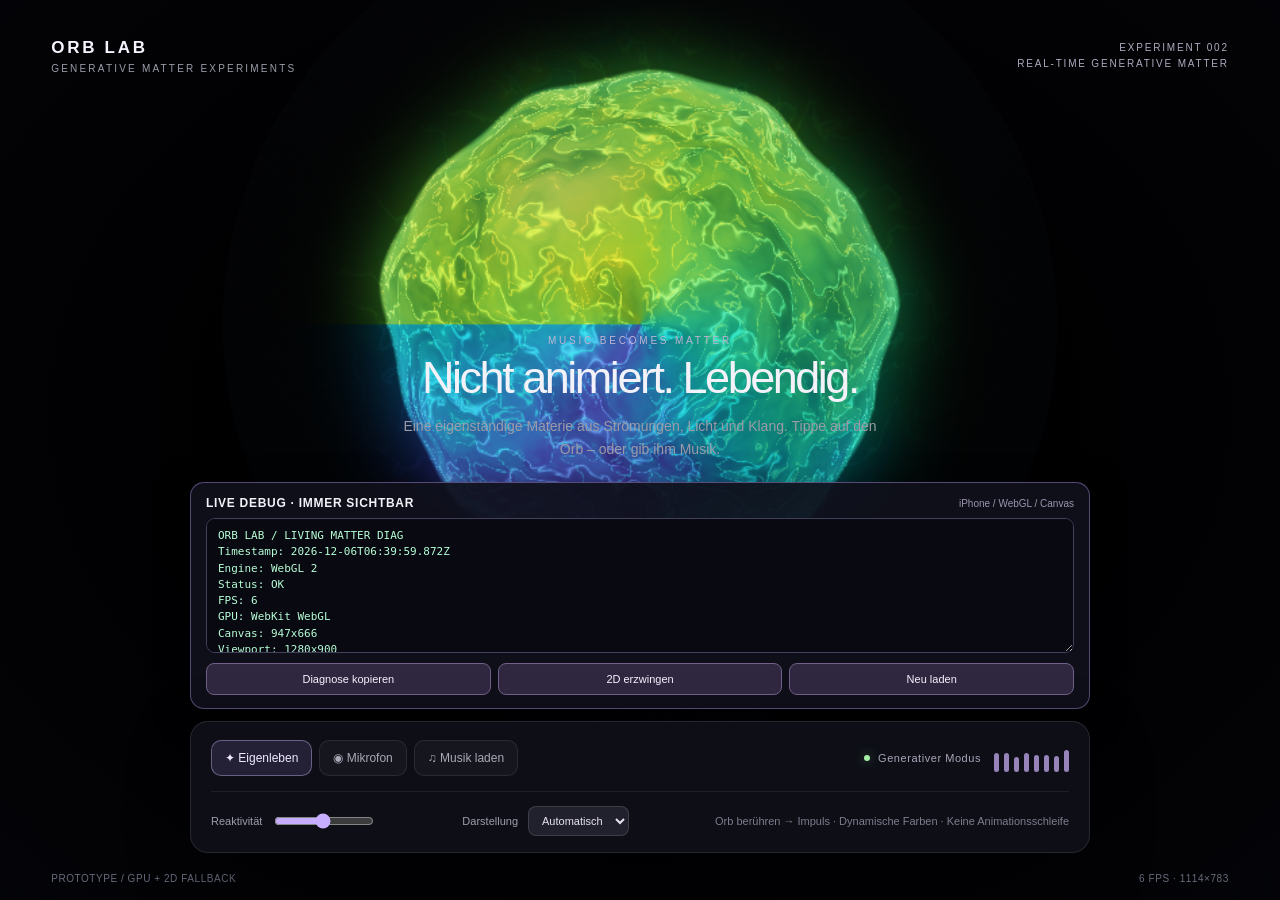
==== index.html @ db7635a3 "Initial commit: Orb Lab interactive WebGL experiment" ====
<!doctype html>
<html lang="de">
<head>
<meta charset="utf-8">
<meta name="viewport" content="width=device-width, initial-scale=1, viewport-fit=cover">
<meta name="theme-color" content="#07080d">
<title>Orb Lab — Living Matter / iPhone Live Debug v3</title>
<style>
  :root { color-scheme: dark; --muted: #9a9da9; --line: rgba(255,255,255,.10); --accent: #d6c7ff; }
  * { box-sizing: border-box; }
  html, body { margin: 0; min-height: 100%; background: #07080d; color: #f3f2f8; font-family: -apple-system, BlinkMacSystemFont, "Segoe UI", sans-serif; }
  body { overflow-x: hidden; }
  canvas { position: fixed; inset: 0; display: block; width: 100%; height: 100%; touch-action: manipulation; }
  .vignette { position: fixed; inset: 0; pointer-events: none; background: radial-gradient(ellipse at 50% 46%, transparent 24%, rgba(7,8,13,.07) 52%, rgba(7,8,13,.50) 100%); }
  .ui { position: relative; z-index: 1; min-height: 100svh; display: flex; flex-direction: column; pointer-events: none; }
  header { padding: clamp(20px, 3vw, 38px) clamp(20px, 4vw, 55px); display: flex; justify-content: space-between; gap: 18px; align-items: center; }
  .brand { font-size: 17px; font-weight: 730; letter-spacing: .16em; color: #f6f3ff; }
  .kicker { display: block; font-size: 10px; letter-spacing: .22em; text-transform: uppercase; color: var(--muted); margin-top: 5px; }
  .edition { text-align: right; color: #b0a9bf; text-transform: uppercase; font-size: 10px; letter-spacing: .18em; line-height: 1.6; }
  .center { flex: 1; display: flex; flex-direction: column; justify-content: flex-end; align-items: center; min-height: 370px; text-align: center; padding: 0 18px 22px; }
  .intro { margin: 0 0 6px; font-size: 10px; letter-spacing: .28em; text-transform: uppercase; color: #bcb4d2; }
  h1 { margin: 0; font-size: clamp(24px, 3.6vw, 45px); font-weight: 480; letter-spacing: -.055em; }
  .subtitle { max-width: 500px; margin: 11px 0 0; font-size: clamp(12px, 1.45vw, 14px); line-height: 1.6; color: #9c9ba7; }
  .bottom { width: min(900px, calc(100% - 36px)); margin: 0 auto 20px; border: 1px solid var(--line); border-radius: 18px; background: rgba(17,18,27,.82); backdrop-filter: blur(24px); -webkit-backdrop-filter: blur(24px); pointer-events: auto; padding: 18px 20px 16px; box-shadow: 0 18px 65px rgba(0,0,0,.29); }
  .control-row { display: flex; align-items: center; justify-content: space-between; gap: 14px; flex-wrap: wrap; }
  .modes { display: flex; align-items: center; gap: 7px; flex-wrap: wrap; }
  button { cursor: pointer; font: inherit; }
  .chip { background: rgba(255,255,255,.035); border: 1px solid rgba(255,255,255,.09); border-radius: 10px; padding: 10px 13px; color: #a9a9b7; font-size: 12px; transition: background .2s, color .2s, border-color .2s; }
  .chip.active { border-color: rgba(219,204,255,.38); background: rgba(173,140,255,.14); color: #f0e9ff; }
  .chip:hover { background: rgba(255,255,255,.09); color: white; }
  .righttools { display: flex; gap: 13px; align-items: center; }
  .status { display: flex; align-items: center; gap: 8px; font-size: 11px; letter-spacing: .05em; color: #aaa4b8; }
  .status-dot { display: inline-block; height: 6px; width: 6px; border-radius: 50%; background: #a7efa8; box-shadow: 0 0 12px #a7efa877; }
  .levels { display: flex; gap: 5px; align-items: end; height: 27px; }
  .levels > span { height: 7px; min-width: 5px; width: 5px; border-radius: 6px; background: #d2b5ff; opacity: .7; transition: height .09s linear; }
  .settings { border-top: 1px solid rgba(255,255,255,.075); margin-top: 15px; padding-top: 14px; display: flex; gap: 24px; flex-wrap: wrap; align-items: center; justify-content: space-between; }
  .setting { display: flex; align-items: center; gap: 10px; font-size: 11px; color: #9f9dac; }
  input[type=range] { width: 100px; accent-color: #c7adff; }
  select { background: #20212c; border: 1px solid rgba(255,255,255,.13); color: #e8e3f4; border-radius: 8px; font: inherit; font-size: 11px; padding: 7px 9px; }
  .hint { font-size: 11px; color: #7c7e8e; margin: 0; }
  .foot { display: flex; justify-content: space-between; gap: 12px; font-size: 10px; color: #676b7b; padding: 0 clamp(20px, 4vw, 55px) 16px; letter-spacing: .055em; }
  .toast { position: fixed; z-index: 5; left: 50%; top: 88px; transform: translateX(-50%) translateY(-10px); max-width: min(560px, calc(100vw - 30px)); padding: 12px 16px; background: #292536; border: 1px solid #554e6a; border-radius: 10px; box-shadow: 0 20px 60px #0009; color: #f3ebff; opacity: 0; transition: opacity .2s, transform .2s; pointer-events: none; text-align: center; font-size: 12px; line-height: 1.5; }
  .toast.on { opacity: 1; transform: translateX(-50%) translateY(0); }
  .no-webgl { position: fixed; inset: 25%; display: none; z-index: 4; align-items: center; justify-content: center; text-align: center; background: #131420; border: 1px solid #35374a; border-radius: 20px; padding: 25px; line-height: 1.5; }
  @media (max-width: 620px) {
    header { padding-top: max(19px, env(safe-area-inset-top)); }
    .center { min-height: 280px; padding-bottom: 25px; }
    .bottom { padding: 13px; margin-bottom: 12px; }
    .control-row { justify-content: center; }
    .modes { width: 100%; display: grid; grid-template-columns: 1fr 1fr 1fr; gap: 6px; }
    .chip { padding: 11px 7px; }
    .righttools { width: 100%; justify-content: space-between; padding: 2px 7px; }
    .settings { gap: 13px; justify-content: space-between; }
    .settings .hint { flex-basis: 100%; text-align: center; }
    .foot { font-size: 9px; }
    .edition { font-size: 9px; }
  }
  @media (max-height: 720px) { .center { min-height: 260px; } header { padding-top: 16px; padding-bottom: 5px; } .bottom { margin-bottom: 10px; } .foot { padding-bottom: 9px; } }

  #fallbackCanvas { position: fixed; inset: 0; width: 100%; height: 100%; display: none; pointer-events: auto; z-index: 0; }
  #debugToggle { position: fixed; top: max(80px, calc(env(safe-area-inset-top) + 53px)); right: max(12px, env(safe-area-inset-right)); z-index: 30; border: 1px solid #72618a; background: #241c35e8; color: #f0e5ff; border-radius: 12px; padding: 9px 12px; font-size: 11px; font-weight: 700; letter-spacing: .08em; box-shadow: 0 6px 25px #0006; pointer-events: auto; }
  #debugPanel { position: fixed; z-index: 29; top: max(120px, calc(env(safe-area-inset-top) + 98px)); right: max(10px, env(safe-area-inset-right)); width: min(460px, calc(100vw - 20px)); max-height: min(65svh, 630px); background: rgba(15,17,26,.97); border: 1px solid #81739b; box-shadow: 0 14px 70px #000c; border-radius: 16px; padding: 16px; display: none; overflow-y: auto; overscroll-behavior: contain; -webkit-overflow-scrolling: touch; pointer-events: auto; }
  #debugPanel.open { display: block; }
  .debugHeading { display: flex; justify-content: space-between; gap: 12px; align-items: baseline; margin-bottom: 10px; }
  .debugHeading strong { font-size: 14px; } .debugHeading small { color: #9c95b0; font-size: 10px; }
  #debugStats { display: grid; grid-template-columns: minmax(94px, 38%) 1fr; gap: 7px 9px; margin: 0 0 13px; font-size: 12px; }
  #debugStats dt { color: #aaa3b9; } #debugStats dd { color: #f1eefc; margin: 0; overflow-wrap: anywhere; }
  #debugLogs { white-space: pre-wrap; overflow-wrap: anywhere; user-select: text; -webkit-user-select: text; background: #070a12; color: #a8f2c9; min-height: 65px; max-height: 160px; overflow-y: auto; border: 1px solid #24283b; border-radius: 9px; padding: 10px; font-size: 10px; line-height: 1.5; margin: 0 0 12px; }
  .debugActions { display: flex; gap: 7px; flex-wrap: wrap; }
  .debugActions button { flex: 1 1 110px; padding: 10px 9px; background: #302741; color: #f9f4ff; border: 1px solid #716087; border-radius: 8px; font-size: 12px; }
  .debugHint { font-size: 11px; line-height: 1.5; color: #b8b0c9; margin: 9px 0 0; }
  #bootNotice { position: fixed; z-index: 4; top: 30%; left: 50%; transform: translateX(-50%); text-align:center; color: #ddcfff; pointer-events: none; font-size: 12px; letter-spacing:.07em; }
  body.fallback #canvas { display: none; } body.fallback #fallbackCanvas { display: block; }
  #debugToggle.bad { border-color: #faaf73; color: #ffd9ac; }
  @media (max-width: 620px) { #debugToggle { top: max(83px, calc(env(safe-area-inset-top) + 64px)); } #debugPanel { top: max(121px, calc(env(safe-area-inset-top) + 106px)); max-height: 62svh; } .center { padding-bottom: 15px; } .edition { padding-right: 0; } }

  /* iPhone-first inline diagnostics: no toggle, no hidden overlay. */
  .static-orb { position: fixed; z-index: 0; top: 35%; left: 50%; width: min(78vw, 44svh); aspect-ratio: 1; transform: translate(-50%,-50%); border-radius: 48% 52% 51% 49%; pointer-events: none;
    background: radial-gradient(ellipse at 31% 22%, rgba(243,218,255,.8) 0, transparent 20%), radial-gradient(ellipse at 72% 28%, #5c7fd2 0, transparent 39%), radial-gradient(ellipse at 30% 70%, #b750a3 0, transparent 44%), radial-gradient(ellipse at 70% 70%, #20154e 0, transparent 64%), #100b28;
    box-shadow: inset -15px -25px 47px #080611cc, inset 4px 4px 24px #decbff6a, 0 0 65px #8753ca33; animation: idleMaterial 12s ease-in-out infinite alternate; }
  @keyframes idleMaterial { from { border-radius: 48% 52% 51% 49%; filter: hue-rotate(-10deg); } to { border-radius: 54% 46% 48% 52%; filter: hue-rotate(32deg); } }
  #canvas, #fallbackCanvas { z-index: 1; }
  .vignette { z-index: 2; }
  .ui { z-index: 3; min-height: 100svh; }
  #debugPanel, #debugPanel.open { position: relative; inset: auto; z-index: auto; width: min(900px, calc(100% - 36px)); max-height: none; overflow: visible; display: block; margin: 0 auto 12px; padding: 13px 15px; border-radius: 14px; background: rgba(16,17,27,.93); box-shadow: 0 10px 32px #0008; border: 1px solid rgba(196,163,255,.4); }
  #debugToggle { display: none !important; }
  #debugStats { display: none !important; }
  #debugLogs { display: block; width: 100%; height: 135px; min-height: 100px; padding: 9px 11px; resize: vertical; margin: 0 0 10px; overflow: auto; white-space: pre; overflow-wrap: normal; border: 1px solid #42405d; border-radius: 9px; background: #080911; color: #b6ffd7; font: 11px/1.48 ui-monospace, SFMono-Regular, Menlo, monospace; -webkit-appearance: none; user-select: text; -webkit-user-select: text; }
  .debugHeading { margin-bottom: 8px; }
  .debugHeading strong { font-size: 12px; letter-spacing: .06em; }
  .debugHeading small { font-size: 10px; }
  .debugActions button { padding: 9px 8px; font-size: 11px; }
  @media (max-width: 620px) {
    .center { flex: none; height: 430px; min-height: 430px; padding-bottom: 6px; }
    #debugPanel { padding: 11px 12px; width: calc(100% - 36px); margin-bottom: 12px; }
    #debugLogs { height: 113px; font-size: 10px; }
    .debugActions { gap: 5px; }
    .debugActions button { flex-basis: 0; padding: 8px 5px; font-size: 10px; }
    .debugHeading strong { font-size: 11px; }
    .debugHeading small { font-size: 9px; }
  }
  @media (prefers-reduced-motion: reduce) { .static-orb { animation: none; } }
</style>
</head>
<body>
<div class="static-orb" aria-hidden="true"></div>
<canvas id="canvas" aria-label="Generativer, interaktiver Musik-Orb"></canvas>
<canvas id="fallbackCanvas" aria-label="2D-Fallback-Orb"></canvas>
<div class="vignette"></div>
<div class="ui">
  <header>
    <div><div class="brand">ORB LAB</div><span class="kicker">Generative Matter Experiments</span></div>
    <div class="edition">EXPERIMENT 002<br>REAL-TIME GENERATIVE MATTER</div>
  </header>
  <main class="center">
    <p class="intro">MUSIC BECOMES MATTER</p>
    <h1>Nicht animiert. Lebendig.</h1>
    <p class="subtitle">Eine eigenständige Materie aus Strömungen, Licht und Klang. Tippe auf den Orb – oder gib ihm Musik.</p>
  </main>
  <aside id="debugPanel" role="region" aria-label="Sichtbare Live-Diagnose">
    <div class="debugHeading"><strong>LIVE DEBUG · IMMER SICHTBAR</strong><small>iPhone / WebGL / Canvas</small></div>
    <textarea id="debugLogs" readonly spellcheck="false" aria-label="Diagnosetext zum Markieren und Kopieren">JavaScript noch nicht gestartet. Wenn dieser Text stehen bleibt, führt die aktuelle Ansicht keine Skripte aus (z. B. iPhone-Dateivorschau). Öffne die HTML-Datei in einem echten Browser auf einer HTTPS-Seite.</textarea>
    <div class="debugActions"><button type="button" id="debugCopy">Diagnose kopieren</button><button type="button" id="debugFallback">2D erzwingen</button><button type="button" id="debugRestart">Neu laden</button></div>
    <dl id="debugStats" hidden><dt>Engine</dt><dd id="dEngine">Start …</dd><dt>Status</dt><dd id="dStatus">Initialisiere</dd><dt>FPS</dt><dd id="dFps">–</dd><dt>Canvas</dt><dd id="dCanvas">–</dd><dt>GPU</dt><dd id="dGpu">–</dd><dt>Seite</dt><dd id="dOrigin">–</dd><dt>Gerät</dt><dd id="dDevice">–</dd><dt>Audio</dt><dd id="dAudio">Eigenleben</dd></dl>
  </aside>
  <div class="bottom">
    <div class="control-row">
      <div class="modes" role="group" aria-label="Eingabe">
        <button class="chip active" id="autoBtn" type="button">✦ Eigenleben</button>
        <button class="chip" id="micBtn" type="button">◉ Mikrofon</button>
        <button class="chip" id="fileBtn" type="button">♫ Musik laden</button>
      </div>
      <div class="righttools"><div class="status"><span class="status-dot" id="statusDot"></span><span id="modeLabel">Generativer Modus</span></div><div class="levels" aria-label="Audiopegel"><span></span><span></span><span></span><span></span><span></span><span></span><span></span><span></span></div><button class="chip" id="playBtn" type="button" hidden>Pause</button></div>
    </div>
    <div class="settings">
      <label class="setting">Reaktivität <input id="reactivity" type="range" min="0.25" max="2.0" step="0.05" value="1.1"></label>
      <label class="setting">Darstellung <select id="quality"><option value="auto">Automatisch</option><option value="low">Sparsam</option><option value="medium">Balanced</option><option value="high">Maximal</option></select></label>
      <p class="hint">Orb berühren → Impuls · Dynamische Farben · Keine Animationsschleife</p>
    </div>
  </div>
  <footer class="foot"><span>PROTOTYPE / GPU + 2D FALLBACK</span><span id="perf">LIVE · GPU RENDERED</span></footer>
</div>
<div class="toast" id="toast" role="status"></div>
<div id="bootNotice">INITIALISIERE ORB …</div>
<input id="audioFile" type="file" accept="audio/*" hidden>
<audio id="player" crossorigin="anonymous" playsinline></audio>
<script>
(() => {
'use strict';
const $=id=>document.getElementById(id), canvas=$('canvas'), fb=$('fallbackCanvas'), start=performance.now();
const logLines=[]; let renderer='initializing',engineError='',gl=null,ctx=null,program=null,uni={},glReady=false,live=true;
let last=performance.now(),time=0, frames=0, fpsTimer=performance.now(),fps=0,scale=1,orbScale=3,quality='auto',touch=0,touchP=[0,0],autoSeed=7.3;
let mode='auto',stream=null,audioContext=null,analyser=null,sourceNode=null,micNode=null,data=null,playbackURL=null;
let bass=.15,mid=.2,high=.18,energy=.17,onset=0,smoothed=.16,reactivity=1.1;
const isMobile=/iPhone|iPad|iPod|Android/i.test(navigator.userAgent), reduce=window.matchMedia&&window.matchMedia('(prefers-reduced-motion: reduce)').matches;
const audio=$('player'),input=$('audioFile'),bars=document.querySelectorAll('.levels>span');
let toastTimer;
function say(s){$('toast').textContent=s;$('toast').classList.add('on');clearTimeout(toastTimer);toastTimer=setTimeout(()=>$('toast').classList.remove('on'),5000);}
function report(level,message){let msg=String(message||'');logLines.push('['+(performance.now()/1000).toFixed(2)+'s]['+level+'] '+msg);if(logLines.length>45)logLines.shift();if(level==='ERROR'){engineError=msg;}refreshStats();}
function refreshStats(){
 $('dEngine').textContent=renderer;$('dStatus').textContent=engineError||'Animation aktiv';$('dFps').textContent=fps?fps.toFixed(0)+' FPS':'Warte auf Frames';
 $('dCanvas').textContent=(renderer==='Canvas 2D'?fb.width+' × '+fb.height:canvas.width+' × '+canvas.height)+' px';
 $('dOrigin').textContent=location.protocol+' / '+(window.isSecureContext?'secure':'not secure');
 $('dDevice').textContent=(navigator.platform||'?')+' / '+(devicePixelRatio||1)+' DPR';
 $('dAudio').textContent=mode+(audioContext?' / '+audioContext.state:'');
 const area=$('debugLogs'); if(area){area.value=getReport();}
}
window.addEventListener('error',e=>report('ERROR',e.message+' @ '+(e.filename||'inline')+':'+(e.lineno||'?')));
window.addEventListener('unhandledrejection',e=>report('ERROR','Promise: '+(e.reason?.stack||e.reason?.message||String(e.reason))));
$('debugRestart').onclick=()=>location.reload();
function getReport(){return ['ORB LAB / LIVING MATTER DIAG','Timestamp: '+new Date().toISOString(),'Engine: '+renderer,'Status: '+(engineError||'OK'),'FPS: '+(fps?fps.toFixed(0):'Warte auf Frames'),'GPU: '+$('dGpu').textContent,'Canvas: '+(renderer==='Canvas 2D'?fb.width+'x'+fb.height:canvas.width+'x'+canvas.height),'Viewport: '+innerWidth+'x'+innerHeight,'Page protocol: '+location.protocol,'Secure: '+window.isSecureContext,'Audio: '+mode+(audioContext?' / '+audioContext.state:''),'UA: '+navigator.userAgent,'DPR: '+devicePixelRatio,'--- Log ---',...logLines].join('\n');}
$('debugCopy').onclick=async()=>{let t=getReport();try{if(navigator.clipboard&&window.isSecureContext){await navigator.clipboard.writeText(t);}else{const ta=document.createElement('textarea');ta.value=t;ta.style.position='fixed';ta.style.top='0';ta.style.left='0';ta.style.opacity='0';document.body.appendChild(ta);ta.select();ta.setSelectionRange(0,ta.value.length);if(!document.execCommand('copy'))throw Error('Kopieren nicht möglich');ta.remove();}say('Diagnose kopiert – hier in den Chat einfügen.');}catch(e){report('WARN','Copy: '+e.message);const field=$('debugLogs');field.value=t;field.focus();field.select();say('Kopieren blockiert. Den Text in der sichtbaren Box markieren und kopieren.');}};
function turn2D(reason){
 if(renderer==='Canvas 2D')return;
 if(reason)report('WARN',reason);
 renderer='Canvas 2D';document.body.classList.add('fallback');try{ctx=fb.getContext('2d',{alpha:false});}catch(e){report('ERROR','Canvas2D: '+e.message);}
 $('dGpu').textContent='Canvas 2D (CPU)'; $('perf').textContent='2D FALLBACK'; $('bootNotice').hidden=true;resize();refreshStats();
 report('INFO','Canvas-2D-Fallback läuft.');
}
$('debugFallback').onclick=()=>{turn2D('Manuell aktiviert');say('2D-Modus aktiviert.');};
report('INFO','Init: '+navigator.userAgent.slice(0,150));
report('INFO','Protocol '+location.protocol+', Secure Context '+window.isSecureContext);
const vs3=`#version 300 es
in vec2 aPosition;out vec2 vUV;
void main(){vUV=aPosition*.5+.5;gl_Position=vec4(aPosition,0.,1.);}`;
const fs3=`#version 300 es
precision highp float;
in vec2 vUV;
out vec4 frag;
uniform vec2 uRes;
uniform float uTime,uBass,uMid,uHigh,uEnergy,uOnset,uTouch,uSeed,uSensitivity,uQuality;
uniform vec2 uTouchPos;
uniform float uScale;
#define PI 3.14159265359
float hash31(vec3 p){p=fract(p*.1031);p+=dot(p,p.yzx+33.33);return fract((p.x+p.y)*p.z);}
float noise(vec3 p){vec3 i=floor(p),f=fract(p);f=f*f*(3.-2.*f);
return mix(mix(mix(hash31(i),hash31(i+vec3(1,0,0)),f.x),mix(hash31(i+vec3(0,1,0)),hash31(i+vec3(1,1,0)),f.x),f.y),mix(mix(hash31(i+vec3(0,0,1)),hash31(i+vec3(1,0,1)),f.x),mix(hash31(i+vec3(0,1,1)),hash31(i+vec3(1,1,1)),f.x),f.y),f.z);}
float fbm(vec3 p){float f=0.,a=.5;for(int i=0;i<4;i++){f+=a*noise(p);p=p*2.03+vec3(12.4,9.1,6.7);a*=.5;}return f;}
vec3 palette(float h){return .5+.5*cos(6.283185*(vec3(0.,.33333,.66667)+h));}
float sat(float x){return clamp(x,0.,1.);}
void main(){
vec2 uv=vUV-.5;
vec2 p=(vUV-vec2(.5,.64))*vec2(uRes.x/uRes.y,1.)*uScale;
float r=length(p),a=atan(p.y,p.x);
if(r>1.58){frag=vec4(.0044,.005,.009,1.);return;}
float t=uTime*.21;
float beat=clamp(uBass*uSensitivity,0.,1.8), hi=clamp(uHigh*uSensitivity,0.,1.5);
float edgeNoise=noise(vec3(cos(a)*2.15,sin(a)*2.15,t*.65+uSeed));
float rimR=.955+(edgeNoise-.5)*(.095+uEnergy*.055)+.02*sin(7.*a-t*1.2)+.012*sin(13.*a+t*2.1);
float z=sqrt(max(0.,rimR*rimR-r*r));
float inside=1.-smoothstep(rimR-.015,rimR+.012,r);
vec3 n=normalize(vec3(p,z+.001));
vec3 pos=vec3(p,z);
// Two independent moving vector fields twist through one another: never a looped texture.
vec3 q=pos*1.63+vec3(t*.24,-t*.34,t*.13);
float warp1=fbm(q*1.38+vec3(0.,t*.3,2.7));
float warp2=fbm(q*1.41+vec3(13.1,-t*.26,0.));
vec3 flow=q+vec3(warp1-.5,warp2-.5,warp1-warp2)*(1.45+.25*beat+.16*uMid);
float fold=fbm(flow*2.1+vec3(t*.17,-t*.14,t*.18));
float fold2=fbm(flow*3.45-vec3(t*.29,t*.10,8.));
float stream=sin(flow.y*9.8+flow.x*4.3+fold*12.0-t*1.6);
float stream2=sin(flow.x*7.3-flow.y*5.4+fold2*11.4+t*.82);
float silk=pow(1.-abs(stream),8.0);
float silk2=pow(1.-abs(stream2),12.0);
float ribbon=smoothstep(.10,.96,stream*.5+.5)*(.50+.5*fold2);
float clouds=smoothstep(.24,.79,fold*.65+fold2*.5);
float flowLight = (.13+clouds*.60+silk*1.4+silk2*.92+ribbon*.29) * (1.+.22*uOnset);
float field=fold*.95+fold2*.62+sin(a*2.2+fold*6.0-t*.5)*.10;
float hue=.54 + .095*sin(t*.18 + uSeed*1.7) + .10*(field-.6) + .19*sin(a*.75+flow.x*.33+t*.18) + .095*uHigh - .10*uBass;
vec3 c1=palette(hue);
vec3 c2=palette(hue+.16);
vec3 chroma=mix(c1,c2,sat(silk2*.55+fold2*.28));
float light=max(0.,dot(n,normalize(vec3(-.34,.62,.83))));
float fresnel=pow(1.-sat(z/max(rimR,.0001)),2.4);
// Translucent inner core, spectral filaments, dark valleys, opalescent skin.
float core=exp(-r*r*2.3)*(.36+.35*fold);
vec3 body=(chroma*(.14+flowLight*.90)+c2*core*.30)*(.34+.50*light);
body+=palette(hue+.12)*(silk*.39+silk2*.24)*(.5+.45*light);
body+=mix(vec3(.32,.72,.9),c1,.67)*fresnel*(.38+flowLight*.44);
body+=vec3(1.,.92,.96)*pow(max(light,0.),19.)*(.045+.11*clouds);
float ripple=length(p-uTouchPos);
float wave=exp(-abs(ripple-(.15+uTouch*.63))*19.)*uTouch;
body+=palette(hue+.13)*wave*.43;
body*=inside;
// Exterior scattering aura with subtle, deforming asymmetry.
float outer=max(0.,r-rimR);
float halo=exp(-outer*5.7)*(.15+.065*silk+.15*uEnergy)*(1.-smoothstep(.94,1.34,r));
vec3 color=vec3(.0044,.0050,.0090);
color+=palette(hue-.035)*halo;
color+=body;
// Atmospheric color bleeding in darkness.
float wide=exp(-r*r*1.0)*.022;
color+=palette(hue+.07)*wide;
// Tone-map highlights while preserving bright filament detail.
color=1.-exp(-color*1.44);
color=pow(color,vec3(.92));
// Fine grain reduces color banding on dim screens.
float grain=(hash31(vec3(gl_FragCoord.xy,uTime))-.5)/255.;
frag=vec4(color+grain,1.);
}`;
function compile(g,type,src){const shader=g.createShader(type);g.shaderSource(shader,src);g.compileShader(shader);if(!g.getShaderParameter(shader,g.COMPILE_STATUS)){const msg=g.getShaderInfoLog(shader)||'Unbekannter GLSL-Fehler';g.deleteShader(shader);throw Error((type===g.FRAGMENT_SHADER?'Fragment':'Vertex')+' Shader: '+msg);}return shader;}
function initGL(){
 const opts={alpha:false,antialias:false,depth:false,stencil:false,powerPreference:'default',preserveDrawingBuffer:false};
 try {gl=canvas.getContext('webgl2',opts);if(gl)report('INFO','WebGL2 context OK');}catch(e){report('WARN','WebGL2: '+e.message);}
 let version=2;
 if(!gl){try{gl=canvas.getContext('webgl',opts)||canvas.getContext('experimental-webgl',opts);if(gl){version=1;report('INFO','WebGL1 context OK');}}catch(e){report('WARN','WebGL1: '+e.message);}}
 if(!gl){turn2D('Kein WebGL-Kontext verfügbar (z. B. eingeschränkte iOS-Dateivorschau).');return;}
 let vs=vs3,fs=fs3;
 if(version===1){vs=vs3.replace('#version 300 es','').replace('in vec2 aPosition;','attribute vec2 aPosition;').replace('out vec2 vUV;','varying vec2 vUV;');fs=fs3.replace('#version 300 es','').replace('in vec2 vUV;','varying vec2 vUV;').replace('out vec4 frag;','').replace(/\bfrag\s*=/g,'gl_FragColor=');}
 try{
 const v=compile(gl,gl.VERTEX_SHADER,vs),f=compile(gl,gl.FRAGMENT_SHADER,fs);
 program=gl.createProgram();gl.attachShader(program,v);gl.attachShader(program,f);gl.linkProgram(program);gl.deleteShader(v);gl.deleteShader(f);
 if(!gl.getProgramParameter(program,gl.LINK_STATUS))throw Error('Program link: '+(gl.getProgramInfoLog(program)||'unknown'));
 gl.useProgram(program);const buffer=gl.createBuffer();gl.bindBuffer(gl.ARRAY_BUFFER,buffer);gl.bufferData(gl.ARRAY_BUFFER,new Float32Array([-1,-1,1,-1,-1,1,1,1]),gl.STATIC_DRAW);
 const attr=gl.getAttribLocation(program,'aPosition');if(attr<0)throw Error('aPosition attribute missing');gl.enableVertexAttribArray(attr);gl.vertexAttribPointer(attr,2,gl.FLOAT,false,0,0);
 ['uRes','uTime','uBass','uMid','uHigh','uEnergy','uOnset','uTouch','uTouchPos','uSeed','uSensitivity','uQuality','uScale'].forEach(k=>uni[k]=gl.getUniformLocation(program,k));
 renderer='WebGL '+version;glReady=true;$('bootNotice').hidden=true;
 $('dGpu').textContent=String(gl.getParameter(gl.RENDERER)||'Unbekannt').slice(0,95);
 canvas.addEventListener('webglcontextlost',e=>{e.preventDefault();glReady=false;turn2D('WebGL-Grafikkontext verloren');});
 canvas.addEventListener('webglcontextrestored',()=>report('WARN','WebGL-Kontext wiederhergestellt – Reload für GPU-Reset'));
 report('INFO','GPU engine ready: '+renderer);
 resize();
 }catch(e){glReady=false;report('ERROR',e.message);turn2D('Shader konnte nicht gestartet werden');}
}
function resize(){
 const w=window.innerWidth||390,h=window.innerHeight||780;
 let dpr=Math.min(window.devicePixelRatio||1,quality==='high'?1.35:quality==='medium'?1.0:quality==='low'?.65:isMobile?.82:1.0);
 dpr*=scale;
 if(renderer==='Canvas 2D'){
  dpr=Math.min(window.devicePixelRatio||1,isMobile?1.0:1.25);
  const fw=Math.max(1,Math.round(w*dpr)),fh=Math.max(1,Math.round(h*dpr));if(fb.width!==fw||fb.height!==fh){fb.width=fw;fb.height=fh;}
 }else{
  const gw=Math.max(1,Math.round(w*dpr)),gh=Math.max(1,Math.round(h*dpr));if(canvas.width!==gw||canvas.height!==gh){canvas.width=gw;canvas.height=gh;if(gl)gl.viewport(0,0,gw,gh);}
 }
 orbScale=1.91*h/Math.min(.56*h,.84*w);
}
window.addEventListener('resize',resize,{passive:true});
function touchAt(x,y){let a=innerWidth/innerHeight;touchP=[(x/innerWidth-.5)*orbScale*a,(1-y/innerHeight-.64)*orbScale];touch=1;autoSeed+=.13;}
canvas.addEventListener('pointerdown',e=>touchAt(e.clientX,e.clientY));fb.addEventListener('pointerdown',e=>touchAt(e.clientX,e.clientY));
function setMode(m,label){mode=m;['auto','mic','file'].forEach(x=>$(x+'Btn').classList.toggle('active',m===x));$('modeLabel').textContent=label;$('statusDot').style.background=m==='mic'?'#f7bba7':m==='file'?'#c5b1ff':'#a7efa8';$('playBtn').hidden=m!=='file';refreshStats();}
function stopMic(){if(stream){stream.getTracks().forEach(t=>t.stop());stream=null;}if(micNode){micNode.disconnect();micNode=null;}}
function stopFile(){audio.pause();if(playbackURL){URL.revokeObjectURL(playbackURL);playbackURL=null;}audio.removeAttribute('src');audio.load();}
async function setupAudio(){if(!audioContext){const C=window.AudioContext||window.webkitAudioContext;if(!C)throw Error('Web Audio nicht verfügbar');audioContext=new C();}if(audioContext.state==='suspended')await audioContext.resume();if(!analyser){analyser=audioContext.createAnalyser();analyser.fftSize=1024;analyser.smoothingTimeConstant=.72;data=new Uint8Array(analyser.frequencyBinCount);}refreshStats();}
$('autoBtn').onclick=()=>{stopMic();stopFile();setMode('auto','Generativer Modus');};
$('micBtn').onclick=async()=>{try{stopMic();stopFile();if(!navigator.mediaDevices||!navigator.mediaDevices.getUserMedia)throw Error('Mikrofon erfordert HTTPS und Browser-Freigabe');await setupAudio();stream=await navigator.mediaDevices.getUserMedia({audio:{echoCancellation:false,noiseSuppression:false,autoGainControl:false}});micNode=audioContext.createMediaStreamSource(stream);micNode.connect(analyser);setMode('mic','Mikrofon aktiv');report('INFO','Mic enabled');say('Mikrofon aktiv – der Orb reagiert auf Geräusche.');}catch(e){stopMic();setMode('auto','Generativer Modus');report('ERROR','Mikrofon: '+e.message);say('Mikrofon nicht verfügbar: '+e.message);}};
$('fileBtn').onclick=()=>input.click();
input.addEventListener('change',async()=>{const file=input.files&&input.files[0];if(!file)return;try{stopMic();stopFile();await setupAudio();playbackURL=URL.createObjectURL(file);audio.src=playbackURL;
 if(!sourceNode){sourceNode=audioContext.createMediaElementSource(audio);sourceNode.connect(analyser);sourceNode.connect(audioContext.destination);}
 await audio.play();setMode('file',file.name.length>24?file.name.slice(0,21)+'…':file.name);$('playBtn').textContent='Pause';report('INFO','Audio loaded: '+file.name);say('Musik geladen.');}
 catch(e){report('ERROR','Audio: '+e.message);say('Musik konnte nicht gestartet werden: '+e.message);setMode('auto','Generativer Modus');}finally{input.value='';}});
audio.onended=()=>{$('playBtn').textContent='Abspielen';};
$('playBtn').onclick=async()=>{if(audio.paused){try{await audio.play();$('playBtn').textContent='Pause';}catch(e){report('ERROR','Play: '+e.message);}}else{audio.pause();$('playBtn').textContent='Abspielen';}};
$('reactivity').oninput=e=>{reactivity=Number(e.target.value);};$('quality').onchange=e=>{quality=e.target.value;resize();};
function band(lo,hi){if(!data||!audioContext)return 0;const hz=audioContext.sampleRate/2,a=Math.max(0,Math.floor(lo/hz*data.length)),b=Math.min(data.length,Math.ceil(hi/hz*data.length));let sum=0;for(let i=a;i<b;i++)sum+=data[i];return b>a?sum/(b-a)/255:0;}
function smooth(a,b,f){return a+(b-a)*f;}
function renderGL(){if(!glReady||!gl)return;gl.useProgram(program);
 gl.uniform2f(uni.uRes,canvas.width,canvas.height);gl.uniform1f(uni.uTime,time);gl.uniform1f(uni.uBass,bass);gl.uniform1f(uni.uMid,mid);gl.uniform1f(uni.uHigh,high);gl.uniform1f(uni.uEnergy,energy);gl.uniform1f(uni.uOnset,onset);gl.uniform1f(uni.uTouch,touch);gl.uniform2f(uni.uTouchPos,touchP[0],touchP[1]);gl.uniform1f(uni.uSeed,autoSeed);gl.uniform1f(uni.uSensitivity,reactivity);gl.uniform1f(uni.uQuality,quality==='low'?0:1);gl.uniform1f(uni.uScale,orbScale);
 gl.drawArrays(gl.TRIANGLE_STRIP,0,4);
 if(frames===10){let px=new Uint8Array(4);gl.readPixels(Math.floor(canvas.width*.5),Math.floor(canvas.height*.64),1,1,gl.RGBA,gl.UNSIGNED_BYTE,px);report('INFO','Center pixel RGB '+px[0]+','+px[1]+','+px[2]+', glError '+gl.getError());if(px[0]+px[1]+px[2]<8)report('WARN','Orb-Zentrum sehr dunkel; bei leerem Bild bitte 2D testen');}
}
function draw2D(){if(!ctx)return;
 const w=fb.width,h=fb.height,cx=w*.5,cy=h*.36,R=Math.min(h*.255,w*.41)*(1+.12*bass*reactivity),t=time*.3;
 ctx.setTransform(1,0,0,1,0,0);ctx.fillStyle='#07080d';ctx.fillRect(0,0,w,h);
 let halo=ctx.createRadialGradient(cx,cy,R*.4,cx,cy,R*1.57);halo.addColorStop(0,'rgba(67,50,113,.15)');halo.addColorStop(.65,'rgba(92,39,153,.14)');halo.addColorStop(1,'rgba(0,0,0,0)');ctx.fillStyle=halo;ctx.fillRect(cx-2*R,cy-2*R,4*R,4*R);
 ctx.save();ctx.beginPath();const wave=(a)=>1+.027*Math.sin(a*7+t*1.8)+.021*Math.sin(a*11-t*2.3)+.012*Math.sin(a*17+t*2.5);
 for(let i=0;i<=180;i++){let a=i/180*Math.PI*2,rad=R*wave(a);let x=cx+Math.cos(a)*rad,y=cy+Math.sin(a)*rad;if(i===0)ctx.moveTo(x,y);else ctx.lineTo(x,y);}ctx.closePath();ctx.clip();
 let hue=270+42*Math.sin(t*.55)+18*Math.sin(t*.17+autoSeed)+high*65-bass*26;
 let base=ctx.createRadialGradient(cx-R*.27,cy-R*.34,0,cx,cy,R*1.08);base.addColorStop(0,'hsl('+(hue+24)+',70%,27%)');base.addColorStop(.45,'hsl('+(hue-10)+',76%,18%)');base.addColorStop(.82,'hsl('+(hue+42)+',71%,12%)');base.addColorStop(1,'#090b17');ctx.fillStyle=base;ctx.fillRect(cx-R*1.2,cy-R*1.2,R*2.4,R*2.4);
 ctx.globalCompositeOperation='screen';
 for(let layer=0;layer<6;layer++){
  let lh=hue+layer*27+50*Math.sin(t*.23+layer*1.9),alpha=.07+(layer%3)*.025;
  const gx=cx+Math.sin(t*.61+layer*2.1)*R*.48,gy=cy+Math.cos(t*.4+layer)*R*.5;
  let field=ctx.createRadialGradient(gx,gy,R*.03,gx,gy,R*(.72+layer*.1));field.addColorStop(0,'hsla('+lh+',100%,74%,'+alpha*2+')');field.addColorStop(.55,'hsla('+(lh+40)+',92%,45%,'+alpha+')');field.addColorStop(1,'transparent');ctx.fillStyle=field;ctx.fillRect(cx-R,cy-R,R*2,R*2);
 }
 const lines=isMobile?34:48;
 for(let j=0;j<lines;j++){
  let u=j/(lines-1),a0=t*(.52+energy*.25*reactivity)+j*2.399+Math.sin(t*.2+j)*.3;
  ctx.beginPath();
  const rr=R*(.27+.68*Math.sqrt(u));
  for(let k=0;k<=38;k++){
   let v=k/38,ang=a0+v*(3.6+2*Math.sin(t*.28+u*5)),r=rr*(.25+.7*v+.11*Math.sin(v*9+t*1.2+j));
   let x=cx+Math.cos(ang)*r+Math.sin(t*.73+j*.9)*R*.17,y=cy+Math.sin(ang)*r*.74+Math.cos(t*.61+j*.37)*R*.17;
   if(k===0)ctx.moveTo(x,y);else ctx.lineTo(x,y);
  }
  ctx.lineWidth=Math.max(0.65,R*(.004+.008*(Math.sin(j*1.7+t*.5)**2)));
  ctx.strokeStyle='hsla('+(hue+j*11+55*Math.sin(t*.44+u*7))+',98%,'+(58+18*Math.sin(j*2.3+t*.3))+'%,'+(.14+.24*Math.sin(j*1.57+t*.2)**2)+')';
  ctx.stroke();
 }
 const gleam=ctx.createRadialGradient(cx-R*.3,cy-R*.38,0,cx-R*.13,cy-R*.28,R*.9);gleam.addColorStop(0,'rgba(255,249,255,.20)');gleam.addColorStop(.5,'rgba(172,212,255,.065)');gleam.addColorStop(1,'rgba(0,0,0,0)');ctx.fillStyle=gleam;ctx.fillRect(cx-R,cy-R,R*2,R*2);
 ctx.restore();
 ctx.strokeStyle='hsla('+(hue+25)+',90%,82%,.43)';ctx.lineWidth=Math.max(.7,R*.01);ctx.beginPath();ctx.ellipse(cx,cy,R*1.015,R*1.015,0,Math.PI*.62,Math.PI*1.65);ctx.stroke();
 if(touch>.005){ctx.beginPath();ctx.arc(cx,cy,R*(.20+touch*.95),0,Math.PI*2);ctx.strokeStyle='rgba(220,201,255,'+(touch*.34)+')';ctx.lineWidth=R*.02;ctx.stroke();}
}
function frame(now){if(!live)return;let dt=Math.min(.055,Math.max(.001,(now-last)/1000));last=now;time+=dt*(reduce?.35:1);
 if(mode==='auto'||!analyser){let x=time;bass=smooth(bass,.15+.12*(.5+.5*Math.sin(x*1.8))+.10*Math.pow(Math.max(0,Math.sin(x*2.5)),12),.07);mid=smooth(mid,.18+.10*(.5+.5*Math.sin(x*.72+1.8)),.05);high=smooth(high,.13+.13*(.5+.5*Math.sin(x*2.8+3.2)),.04);energy=smooth(energy,(bass+mid+high)/3,.07);}else{analyser.getByteFrequencyData(data);let b=band(35,190),m=band(200,1600),h=band(1800,9000);bass=smooth(bass,b,.19);mid=smooth(mid,m,.17);high=smooth(high,h,.15);energy=smooth(energy,(b+m+h)/3,.13);}
 let onsetTarget=Math.max(0,bass-smoothed-.013)*8;smoothed=smooth(smoothed,bass,.032);onset=smooth(onset,onsetTarget,.14);touch*=Math.exp(-dt*1.45);
 try{if(renderer==='Canvas 2D')draw2D();else if(glReady)renderGL();else if(now-start>2500)turn2D('WebGL-Initiierung abgebrochen');}catch(e){report('ERROR','Render: '+e.message);turn2D('Renderfehler');}
 const nums=[bass,mid,high,bass*.8+high*.2,mid*.55+high*.45,energy,high*.75+bass*.25,onset*.6+energy*.4];bars.forEach((bar,i)=>bar.style.height=(5+Math.min(22,nums[i]*50*reactivity))+'px');
 frames++;if(now-fpsTimer>1500){fps=frames*1000/(now-fpsTimer);frames=0;fpsTimer=now;if(renderer==='Canvas 2D')$('perf').textContent=Math.round(fps)+' FPS · CANVAS 2D';else $('perf').textContent=Math.round(fps)+' FPS · '+canvas.width+'×'+canvas.height;refreshStats();
 if(quality==='auto'&&renderer!=='Canvas 2D'){if(fps<22&&scale>.45){scale=Math.max(.45,scale-.13);resize();report('WARN','GPU zu langsam, Auflösung reduziert ('+scale.toFixed(2)+')');}else if(fps>55&&scale<1){scale=Math.min(1,scale+.05);resize();}}
 }
 requestAnimationFrame(frame);
}
try{initGL();resize();requestAnimationFrame(frame);}catch(e){report('ERROR','Startup: '+e.message);turn2D('Startfehler');requestAnimationFrame(frame);}
window.addEventListener('pagehide',()=>{stopMic();audio.pause();});
})();
</script>
</body>
</html>
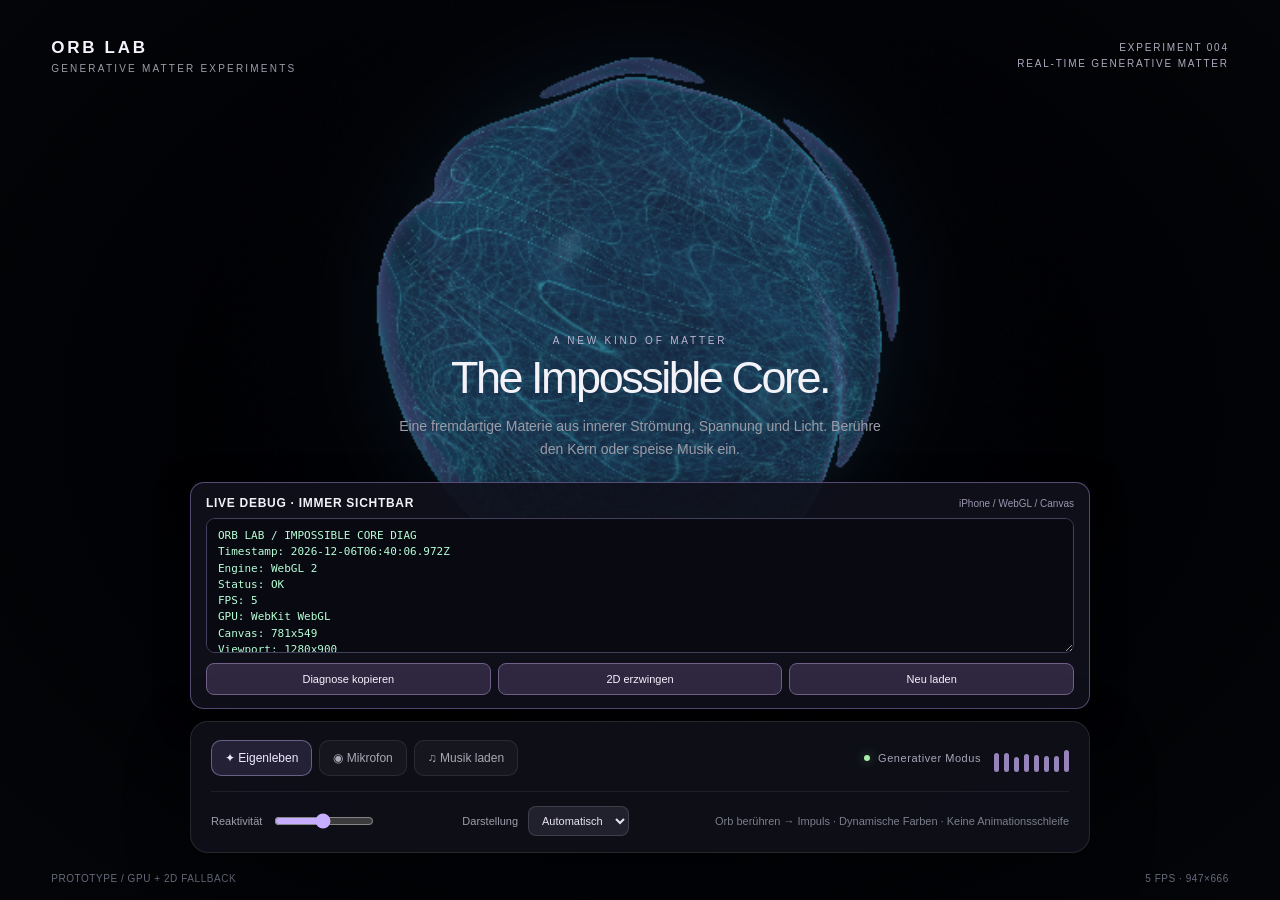
==== commit b729c117: "feat: ray-marched Impossible Core with volumetric filaments" ====
--- a/index.html
+++ b/index.html
@@ -4,7 +4,7 @@
 <meta charset="utf-8">
 <meta name="viewport" content="width=device-width, initial-scale=1, viewport-fit=cover">
 <meta name="theme-color" content="#07080d">
-<title>Orb Lab — Living Matter / iPhone Live Debug v3</title>
+<title>Orb Lab — The Impossible Core · WebGL Study 004</title>
 <style>
   :root { color-scheme: dark; --muted: #9a9da9; --line: rgba(255,255,255,.10); --accent: #d6c7ff; }
   * { box-sizing: border-box; }
@@ -110,12 +110,12 @@
 <div class="ui">
   <header>
     <div><div class="brand">ORB LAB</div><span class="kicker">Generative Matter Experiments</span></div>
-    <div class="edition">EXPERIMENT 002<br>REAL-TIME GENERATIVE MATTER</div>
+    <div class="edition">EXPERIMENT 004<br>REAL-TIME GENERATIVE MATTER</div>
   </header>
   <main class="center">
-    <p class="intro">MUSIC BECOMES MATTER</p>
-    <h1>Nicht animiert. Lebendig.</h1>
-    <p class="subtitle">Eine eigenständige Materie aus Strömungen, Licht und Klang. Tippe auf den Orb – oder gib ihm Musik.</p>
+    <p class="intro">A NEW KIND OF MATTER</p>
+    <h1>The Impossible Core.</h1>
+    <p class="subtitle">Eine fremdartige Materie aus innerer Strömung, Spannung und Licht. Berühre den Kern oder speise Musik ein.</p>
   </main>
   <aside id="debugPanel" role="region" aria-label="Sichtbare Live-Diagnose">
     <div class="debugHeading"><strong>LIVE DEBUG · IMMER SICHTBAR</strong><small>iPhone / WebGL / Canvas</small></div>
@@ -168,7 +168,7 @@
 window.addEventListener('error',e=>report('ERROR',e.message+' @ '+(e.filename||'inline')+':'+(e.lineno||'?')));
 window.addEventListener('unhandledrejection',e=>report('ERROR','Promise: '+(e.reason?.stack||e.reason?.message||String(e.reason))));
 $('debugRestart').onclick=()=>location.reload();
-function getReport(){return ['ORB LAB / LIVING MATTER DIAG','Timestamp: '+new Date().toISOString(),'Engine: '+renderer,'Status: '+(engineError||'OK'),'FPS: '+(fps?fps.toFixed(0):'Warte auf Frames'),'GPU: '+$('dGpu').textContent,'Canvas: '+(renderer==='Canvas 2D'?fb.width+'x'+fb.height:canvas.width+'x'+canvas.height),'Viewport: '+innerWidth+'x'+innerHeight,'Page protocol: '+location.protocol,'Secure: '+window.isSecureContext,'Audio: '+mode+(audioContext?' / '+audioContext.state:''),'UA: '+navigator.userAgent,'DPR: '+devicePixelRatio,'--- Log ---',...logLines].join('\n');}
+function getReport(){return ['ORB LAB / IMPOSSIBLE CORE DIAG','Timestamp: '+new Date().toISOString(),'Engine: '+renderer,'Status: '+(engineError||'OK'),'FPS: '+(fps?fps.toFixed(0):'Warte auf Frames'),'GPU: '+$('dGpu').textContent,'Canvas: '+(renderer==='Canvas 2D'?fb.width+'x'+fb.height:canvas.width+'x'+canvas.height),'Viewport: '+innerWidth+'x'+innerHeight,'Page protocol: '+location.protocol,'Secure: '+window.isSecureContext,'Audio: '+mode+(audioContext?' / '+audioContext.state:''),'UA: '+navigator.userAgent,'DPR: '+devicePixelRatio,'--- Log ---',...logLines].join('\n');}
 $('debugCopy').onclick=async()=>{let t=getReport();try{if(navigator.clipboard&&window.isSecureContext){await navigator.clipboard.writeText(t);}else{const ta=document.createElement('textarea');ta.value=t;ta.style.position='fixed';ta.style.top='0';ta.style.left='0';ta.style.opacity='0';document.body.appendChild(ta);ta.select();ta.setSelectionRange(0,ta.value.length);if(!document.execCommand('copy'))throw Error('Kopieren nicht möglich');ta.remove();}say('Diagnose kopiert – hier in den Chat einfügen.');}catch(e){report('WARN','Copy: '+e.message);const field=$('debugLogs');field.value=t;field.focus();field.select();say('Kopieren blockiert. Den Text in der sichtbaren Box markieren und kopieren.');}};
 function turn2D(reason){
  if(renderer==='Canvas 2D')return;
@@ -191,72 +191,117 @@
 uniform float uTime,uBass,uMid,uHigh,uEnergy,uOnset,uTouch,uSeed,uSensitivity,uQuality;
 uniform vec2 uTouchPos;
 uniform float uScale;
-#define PI 3.14159265359
-float hash31(vec3 p){p=fract(p*.1031);p+=dot(p,p.yzx+33.33);return fract((p.x+p.y)*p.z);}
-float noise(vec3 p){vec3 i=floor(p),f=fract(p);f=f*f*(3.-2.*f);
-return mix(mix(mix(hash31(i),hash31(i+vec3(1,0,0)),f.x),mix(hash31(i+vec3(0,1,0)),hash31(i+vec3(1,1,0)),f.x),f.y),mix(mix(hash31(i+vec3(0,0,1)),hash31(i+vec3(1,0,1)),f.x),mix(hash31(i+vec3(0,1,1)),hash31(i+vec3(1,1,1)),f.x),f.y),f.z);}
-float fbm(vec3 p){float f=0.,a=.5;for(int i=0;i<4;i++){f+=a*noise(p);p=p*2.03+vec3(12.4,9.1,6.7);a*=.5;}return f;}
-vec3 palette(float h){return .5+.5*cos(6.283185*(vec3(0.,.33333,.66667)+h));}
 float sat(float x){return clamp(x,0.,1.);}
+float h3(vec3 p){p=fract(p*.1031);p+=dot(p,p.yzx+31.32);return fract((p.x+p.y)*p.z);}
+float n3(vec3 p){
+ vec3 i=floor(p),f=fract(p);f=f*f*(3.-2.*f);
+ return mix(mix(mix(h3(i),h3(i+vec3(1,0,0)),f.x),mix(h3(i+vec3(0,1,0)),h3(i+vec3(1,1,0)),f.x),f.y),
+ mix(mix(h3(i+vec3(0,0,1)),h3(i+vec3(1,0,1)),f.x),mix(h3(i+vec3(0,1,1)),h3(i+vec3(1,1,1)),f.x),f.y),f.z);
+}
+mat2 rot(float a){float c=cos(a),s=sin(a);return mat2(c,-s,s,c);}
+float shape(vec3 p){
+ float t=uTime*.26;vec3 q=p;
+ q.xz=rot(.16*sin(t*.29)+uMid*.13)*q.xz;
+ float belt=sin(q.x*4.2+q.y*3.1+sin(q.z*4.7+t)*1.5-t*.68);
+ float knot=sin(q.z*7.3-q.y*3.8+sin(q.x*5.1-t*.7)*1.8+t*.42);
+ float tide=sin(q.x*2.9-q.z*3.6+t*.6)*sin(q.y*4.1+t*.53);
+ float pressure=.022*uBass*uSensitivity+.010*uOnset;
+ return length(p)-(.902+.034*belt*knot+.018*tide+pressure);
+}
+vec3 normalAt(vec3 p){
+ float e=.005;
+ return normalize(vec3(shape(p+vec3(e,0,0))-shape(p-vec3(e,0,0)),
+ shape(p+vec3(0,e,0))-shape(p-vec3(0,e,0)),
+ shape(p+vec3(0,0,e))-shape(p-vec3(0,0,e))));
+}
+vec3 energyFlow(vec3 q,float t){
+ q.xz=rot(t*.18+.31*sin(q.y*1.7+t*.4))*q.xz;
+ q.xy=rot(-t*.11+.22*cos(q.z*1.3-t*.37))*q.xy;
+ vec3 w=vec3(sin(q.y*3.9+q.z*3.1+t*.42),sin(q.z*4.7-q.x*2.8-t*.5),sin(q.x*3.4+q.y*4.2+t*.36));
+ return q+w*.23;
+}
+vec3 tonemap(vec3 c){c=1.-exp(-max(c,vec3(0.))*1.52);return pow(c,vec3(.91));}
 void main(){
-vec2 uv=vUV-.5;
-vec2 p=(vUV-vec2(.5,.64))*vec2(uRes.x/uRes.y,1.)*uScale;
-float r=length(p),a=atan(p.y,p.x);
-if(r>1.58){frag=vec4(.0044,.005,.009,1.);return;}
-float t=uTime*.21;
-float beat=clamp(uBass*uSensitivity,0.,1.8), hi=clamp(uHigh*uSensitivity,0.,1.5);
-float edgeNoise=noise(vec3(cos(a)*2.15,sin(a)*2.15,t*.65+uSeed));
-float rimR=.955+(edgeNoise-.5)*(.095+uEnergy*.055)+.02*sin(7.*a-t*1.2)+.012*sin(13.*a+t*2.1);
-float z=sqrt(max(0.,rimR*rimR-r*r));
-float inside=1.-smoothstep(rimR-.015,rimR+.012,r);
-vec3 n=normalize(vec3(p,z+.001));
-vec3 pos=vec3(p,z);
-// Two independent moving vector fields twist through one another: never a looped texture.
-vec3 q=pos*1.63+vec3(t*.24,-t*.34,t*.13);
-float warp1=fbm(q*1.38+vec3(0.,t*.3,2.7));
-float warp2=fbm(q*1.41+vec3(13.1,-t*.26,0.));
-vec3 flow=q+vec3(warp1-.5,warp2-.5,warp1-warp2)*(1.45+.25*beat+.16*uMid);
-float fold=fbm(flow*2.1+vec3(t*.17,-t*.14,t*.18));
-float fold2=fbm(flow*3.45-vec3(t*.29,t*.10,8.));
-float stream=sin(flow.y*9.8+flow.x*4.3+fold*12.0-t*1.6);
-float stream2=sin(flow.x*7.3-flow.y*5.4+fold2*11.4+t*.82);
-float silk=pow(1.-abs(stream),8.0);
-float silk2=pow(1.-abs(stream2),12.0);
-float ribbon=smoothstep(.10,.96,stream*.5+.5)*(.50+.5*fold2);
-float clouds=smoothstep(.24,.79,fold*.65+fold2*.5);
-float flowLight = (.13+clouds*.60+silk*1.4+silk2*.92+ribbon*.29) * (1.+.22*uOnset);
-float field=fold*.95+fold2*.62+sin(a*2.2+fold*6.0-t*.5)*.10;
-float hue=.54 + .095*sin(t*.18 + uSeed*1.7) + .10*(field-.6) + .19*sin(a*.75+flow.x*.33+t*.18) + .095*uHigh - .10*uBass;
-vec3 c1=palette(hue);
-vec3 c2=palette(hue+.16);
-vec3 chroma=mix(c1,c2,sat(silk2*.55+fold2*.28));
-float light=max(0.,dot(n,normalize(vec3(-.34,.62,.83))));
-float fresnel=pow(1.-sat(z/max(rimR,.0001)),2.4);
-// Translucent inner core, spectral filaments, dark valleys, opalescent skin.
-float core=exp(-r*r*2.3)*(.36+.35*fold);
-vec3 body=(chroma*(.14+flowLight*.90)+c2*core*.30)*(.34+.50*light);
-body+=palette(hue+.12)*(silk*.39+silk2*.24)*(.5+.45*light);
-body+=mix(vec3(.32,.72,.9),c1,.67)*fresnel*(.38+flowLight*.44);
-body+=vec3(1.,.92,.96)*pow(max(light,0.),19.)*(.045+.11*clouds);
-float ripple=length(p-uTouchPos);
-float wave=exp(-abs(ripple-(.15+uTouch*.63))*19.)*uTouch;
-body+=palette(hue+.13)*wave*.43;
-body*=inside;
-// Exterior scattering aura with subtle, deforming asymmetry.
-float outer=max(0.,r-rimR);
-float halo=exp(-outer*5.7)*(.15+.065*silk+.15*uEnergy)*(1.-smoothstep(.94,1.34,r));
-vec3 color=vec3(.0044,.0050,.0090);
-color+=palette(hue-.035)*halo;
-color+=body;
-// Atmospheric color bleeding in darkness.
-float wide=exp(-r*r*1.0)*.022;
-color+=palette(hue+.07)*wide;
-// Tone-map highlights while preserving bright filament detail.
-color=1.-exp(-color*1.44);
-color=pow(color,vec3(.92));
-// Fine grain reduces color banding on dim screens.
-float grain=(hash31(vec3(gl_FragCoord.xy,uTime))-.5)/255.;
-frag=vec4(color+grain,1.);
+ vec2 p=(vUV-vec2(.5,.64))*vec2(uRes.x/uRes.y,1.)*uScale;
+ float radius=length(p),t=uTime*.34;
+ vec3 bg=vec3(.0021,.0030,.0072);
+ bg+=vec3(.012,.022,.039)*exp(-radius*radius)*.30;
+ float fringe=exp(-max(radius-.84,0.)*6.4)*(1.-smoothstep(.88,1.51,radius));
+ vec3 col=bg+fringe*vec3(.020,.049,.079)*(.58+.42*sin(uTime*.29));
+ vec3 ro=vec3(0.,0.,2.80),rd=normalize(vec3(p,-2.80));
+ float b=dot(ro,rd),h=b*b-dot(ro,ro)+1.13*1.13;
+ if(h<0.){
+   float grain=(h3(vec3(gl_FragCoord.xy,floor(uTime*23.)))-.5)/370.;
+   frag=vec4(tonemap(col)+grain,1.);return;
+ }
+ float travel=max(0.,-b-sqrt(h));
+ bool hit=false;vec3 pos=ro+rd*travel;
+ for(int i=0;i<27;i++){
+   float d=shape(pos);
+   if(d<.0020){hit=true;break;}
+   travel+=clamp(d*.78,.0035,.092);
+   if(travel>4.4)break;
+   pos=ro+rd*travel;
+ }
+ if(!hit){frag=vec4(tonemap(col),1.);return;}
+ vec3 N=normalAt(pos),V=-rd;
+ float ndv=sat(dot(N,V)),fres=pow(1.-ndv,2.8);
+ vec3 lightA=normalize(vec3(-.64,.72,1.10)),lightB=normalize(vec3(.8,-.45,.64));
+ float key=sat(dot(N,lightA)),fill=sat(dot(N,lightB));
+ float spec=pow(sat(dot(reflect(-lightA,N),V)),35.);
+ float specB=pow(sat(dot(reflect(-lightB,N),V)),83.);
+ vec3 q=energyFlow(pos*1.84+vec3(0.,t*.21,0.),t);
+ float turbulence=n3(q*2.35+vec3(t*.15,-t*.12,0.));
+ float undertow=n3(q*4.5+vec3(9.7,-t*.24,3.));
+ float ribbons=sin(q.y*11.2+q.x*6.4+sin(q.z*5.3-t)*3.8-t*2.1);
+ float ribbons2=sin(q.z*14.2-q.y*7.3+sin(q.x*5.2+t*.7)*3.7+t*.9);
+ float seam=pow(1.-abs(ribbons),24.),fine=pow(1.-abs(ribbons2),45.);
+ float basin=sat(.55*turbulence+.34*undertow+.10);
+ float cavity=pow(sat(.72-basin),1.7);
+ vec3 obsidian=vec3(.008,.017,.035),midnight=vec3(.021,.042,.084),abyssBlue=vec3(.034,.095,.174);
+ vec3 coolSilver=vec3(.28,.57,.68),violet=vec3(.205,.105,.28),spectral=vec3(.08,.73,.76),honey=vec3(.98,.57,.19);
+ vec3 material=mix(obsidian,midnight,sat(.16+basin*1.45));
+ material=mix(material,abyssBlue,pow(basin,2.)*.74);
+ material*=.54+.68*key+.20*fill;
+ material*=1.-.60*cavity;
+ material+=violet*.14*pow(sat(1.-basin),3.);
+ float torsion=sat(.5+.5*sin(q.x*2.9-q.z*2.7+t*.34));
+ material+=coolSilver*(seam*.13+fine*.075)*(.28+.72*key);
+ material+=spectral*(seam*.27+fine*.14)*(mix(.6,1.5,torsion))*(.27+.73*key);
+ vec3 volume=vec3(0.);float density=0.;
+ for(int j=0;j<10;j++){
+   if(uQuality<.5 && j>=6)break;
+   float jx=float(j);
+   vec3 s=pos+rd*(.10+jx*.145);
+   float body=sat((.92-length(s))*15.);
+   if(body<.01)continue;
+   vec3 f=energyFlow(s*2.36+vec3(2.1,-t*.4,0.),t*.95);
+   float waveA=sin(f.x*12.4+f.z*8.7+sin(f.y*6.4+t)*4.8-t*1.7);
+   float waveB=sin(f.y*16.5-f.x*8.2+cos(f.z*5.4-t*.6)*4.3+t*1.2);
+   float sheet=exp(-pow(abs(waveA)*8.0,1.2));
+   float capillary=exp(-pow(abs(waveB)*11.0,1.25));
+   float luminance=body*exp(-jx*.19)*(sheet*.53+capillary*.31);
+   float pulse=.74+.26*sin(f.x*2.0+t*1.3);
+   volume+=(spectral*(.7+.45*pulse)+violet*.34)*luminance;
+   volume+=honey*pow(sheet*capillary,1.35)*body*.25;
+   density+=luminance;
+ }
+ volume*=.32+uEnergy*.25*uSensitivity;
+ material=mix(material,material*.40,.24*sat(density));
+ material+=volume*(.46+.36*fres+.36*sat(1.-ndv));
+ float interference=.5+.5*cos((1.-ndv)*14.0+undertow*4.0+uTime*.15);
+ vec3 film=mix(vec3(.10,.61,.71),vec3(.59,.27,.73),interference);
+ material+=film*fres*(.15+.18*turbulence+.13*uHigh*uSensitivity);
+ material+=coolSilver*(spec*.19+specB*.09);
+ material+=spectral*pow(fres,2.)*.18;
+ float scar=pow(1.-abs(sin(q.x*9.1-q.y*10.3+undertow*13.2+t*.7)),53.);
+ material+=honey*scar*seam*(.02+.11*uOnset+.10*uTouch);
+ float tapDistance=length(p-uTouchPos);
+ float tapWave=exp(-abs(tapDistance-(.18+(1.-uTouch)*.60))*34.)*uTouch;
+ material+=vec3(.35,.73,.88)*tapWave*.36;
+ col+=material+vec3(.032,.080,.11)*fres*.10;
+ float grain=(h3(vec3(gl_FragCoord.xy,floor(uTime*23.)))-.5)/360.;
+ frag=vec4(tonemap(col)+grain,1.);
 }`;
 function compile(g,type,src){const shader=g.createShader(type);g.shaderSource(shader,src);g.compileShader(shader);if(!g.getShaderParameter(shader,g.COMPILE_STATUS)){const msg=g.getShaderInfoLog(shader)||'Unbekannter GLSL-Fehler';g.deleteShader(shader);throw Error((type===g.FRAGMENT_SHADER?'Fragment':'Vertex')+' Shader: '+msg);}return shader;}
 function initGL(){
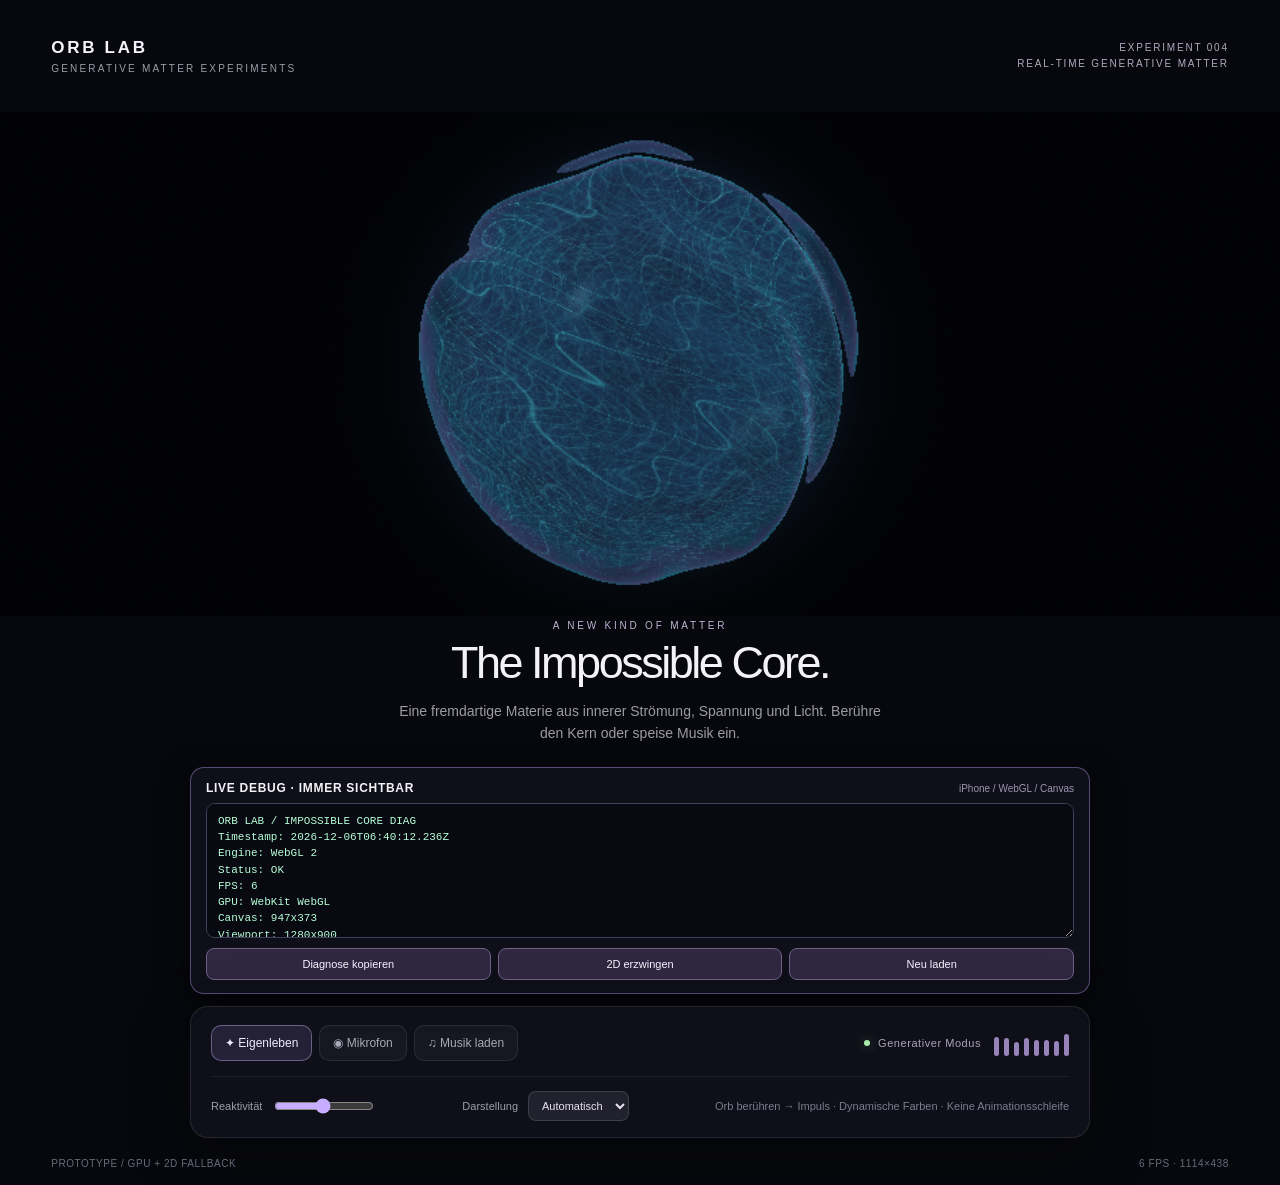
==== commit bddb5306: "fix: keep orb fully unobstructed in dedicated responsive stage" ====
--- a/index.html
+++ b/index.html
@@ -100,18 +100,40 @@
     .debugHeading small { font-size: 9px; }
   }
   @media (prefers-reduced-motion: reduce) { .static-orb { animation: none; } }
+
+/* ORB LAB -- Dedicated visualization stage: no text, controls or debug over the orb. */
+.ui { position:relative; z-index:3; min-height:100svh; display:flex; flex-direction:column; pointer-events:auto; }
+header { flex:none; }
+.orb-stage { position:relative; z-index:0; width:100%; height:clamp(330px,56svh,620px); flex:none; isolation:isolate; overflow:hidden; pointer-events:auto; }
+#canvas,#fallbackCanvas { position:absolute; inset:0; width:100%; height:100%; z-index:1; touch-action:manipulation; pointer-events:auto; }
+.static-orb { position:absolute; top:50%; left:50%; width:min(84vw,48svh); max-width:84%; }
+.vignette { display:none !important; }
+.center { flex:none; min-height:0; height:auto; justify-content:flex-start; padding:4px 18px 22px; }
+.bottom,#debugPanel,footer { position:relative; z-index:1; flex:none; }
+#bootNotice { display:none !important; }
+.toast,.toast.on { position:static; left:auto; top:auto; transform:none; margin:0 auto; max-width:min(900px,calc(100% - 36px)); }
+.toast { max-height:0; padding:0; border-width:0; overflow:hidden; }
+.toast.on { max-height:110px; padding:10px 14px; border-width:1px; margin-bottom:12px; }
+@media(max-width:620px) {
+ header { padding-bottom:10px; }
+ .orb-stage { height:clamp(310px,50svh,500px); }
+ .center { height:auto; min-height:0; padding:0 18px 17px; }
+ .static-orb { width:min(84vw,43svh); }
+}
+@media(max-height:620px) { .orb-stage { height:clamp(240px,55svh,370px); } }
 </style>
 </head>
 <body>
-<div class="static-orb" aria-hidden="true"></div>
-<canvas id="canvas" aria-label="Generativer, interaktiver Musik-Orb"></canvas>
-<canvas id="fallbackCanvas" aria-label="2D-Fallback-Orb"></canvas>
-<div class="vignette"></div>
 <div class="ui">
   <header>
     <div><div class="brand">ORB LAB</div><span class="kicker">Generative Matter Experiments</span></div>
     <div class="edition">EXPERIMENT 004<br>REAL-TIME GENERATIVE MATTER</div>
   </header>
+  <section class="orb-stage" id="orbStage" aria-label="Interaktiver Orb ohne überlagernde Bedienelemente">
+    <div class="static-orb" aria-hidden="true"></div>
+    <canvas id="canvas" aria-label="Generativer, interaktiver Musik-Orb"></canvas>
+    <canvas id="fallbackCanvas" aria-label="2D-Fallback-Orb"></canvas>
+  </section>
   <main class="center">
     <p class="intro">A NEW KIND OF MATTER</p>
     <h1>The Impossible Core.</h1>
@@ -141,13 +163,13 @@
   <footer class="foot"><span>PROTOTYPE / GPU + 2D FALLBACK</span><span id="perf">LIVE · GPU RENDERED</span></footer>
 </div>
 <div class="toast" id="toast" role="status"></div>
-<div id="bootNotice">INITIALISIERE ORB …</div>
+<div id="bootNotice" hidden aria-hidden="true"></div>
 <input id="audioFile" type="file" accept="audio/*" hidden>
 <audio id="player" crossorigin="anonymous" playsinline></audio>
 <script>
 (() => {
 'use strict';
-const $=id=>document.getElementById(id), canvas=$('canvas'), fb=$('fallbackCanvas'), start=performance.now();
+const $=id=>document.getElementById(id), canvas=$('canvas'), fb=$('fallbackCanvas'), stage=$('orbStage'), start=performance.now();
 const logLines=[]; let renderer='initializing',engineError='',gl=null,ctx=null,program=null,uni={},glReady=false,live=true;
 let last=performance.now(),time=0, frames=0, fpsTimer=performance.now(),fps=0,scale=1,orbScale=3,quality='auto',touch=0,touchP=[0,0],autoSeed=7.3;
 let mode='auto',stream=null,audioContext=null,analyser=null,sourceNode=null,micNode=null,data=null,playbackURL=null;
@@ -222,7 +244,7 @@
 }
 vec3 tonemap(vec3 c){c=1.-exp(-max(c,vec3(0.))*1.52);return pow(c,vec3(.91));}
 void main(){
- vec2 p=(vUV-vec2(.5,.64))*vec2(uRes.x/uRes.y,1.)*uScale;
+ vec2 p=(vUV-vec2(.5,.5))*vec2(uRes.x/uRes.y,1.)*uScale;
  float radius=length(p),t=uTime*.34;
  vec3 bg=vec3(.0021,.0030,.0072);
  bg+=vec3(.012,.022,.039)*exp(-radius*radius)*.30;
@@ -328,7 +350,7 @@
  }catch(e){glReady=false;report('ERROR',e.message);turn2D('Shader konnte nicht gestartet werden');}
 }
 function resize(){
- const w=window.innerWidth||390,h=window.innerHeight||780;
+ const bounds=stage.getBoundingClientRect();const w=Math.max(1,Math.round(bounds.width)),h=Math.max(1,Math.round(bounds.height));
  let dpr=Math.min(window.devicePixelRatio||1,quality==='high'?1.35:quality==='medium'?1.0:quality==='low'?.65:isMobile?.82:1.0);
  dpr*=scale;
  if(renderer==='Canvas 2D'){
@@ -337,10 +359,10 @@
  }else{
   const gw=Math.max(1,Math.round(w*dpr)),gh=Math.max(1,Math.round(h*dpr));if(canvas.width!==gw||canvas.height!==gh){canvas.width=gw;canvas.height=gh;if(gl)gl.viewport(0,0,gw,gh);}
  }
- orbScale=1.91*h/Math.min(.56*h,.84*w);
+ orbScale=1.91*h/Math.min(.84*h,.84*w);
 }
 window.addEventListener('resize',resize,{passive:true});
-function touchAt(x,y){let a=innerWidth/innerHeight;touchP=[(x/innerWidth-.5)*orbScale*a,(1-y/innerHeight-.64)*orbScale];touch=1;autoSeed+=.13;}
+function touchAt(x,y){const r=stage.getBoundingClientRect();const a=r.width/r.height;touchP=[((x-r.left)/r.width-.5)*orbScale*a,(.5-(y-r.top)/r.height)*orbScale];touch=1;autoSeed+=.13;}
 canvas.addEventListener('pointerdown',e=>touchAt(e.clientX,e.clientY));fb.addEventListener('pointerdown',e=>touchAt(e.clientX,e.clientY));
 function setMode(m,label){mode=m;['auto','mic','file'].forEach(x=>$(x+'Btn').classList.toggle('active',m===x));$('modeLabel').textContent=label;$('statusDot').style.background=m==='mic'?'#f7bba7':m==='file'?'#c5b1ff':'#a7efa8';$('playBtn').hidden=m!=='file';refreshStats();}
 function stopMic(){if(stream){stream.getTracks().forEach(t=>t.stop());stream=null;}if(micNode){micNode.disconnect();micNode=null;}}
@@ -364,7 +386,7 @@
  if(frames===10){let px=new Uint8Array(4);gl.readPixels(Math.floor(canvas.width*.5),Math.floor(canvas.height*.64),1,1,gl.RGBA,gl.UNSIGNED_BYTE,px);report('INFO','Center pixel RGB '+px[0]+','+px[1]+','+px[2]+', glError '+gl.getError());if(px[0]+px[1]+px[2]<8)report('WARN','Orb-Zentrum sehr dunkel; bei leerem Bild bitte 2D testen');}
 }
 function draw2D(){if(!ctx)return;
- const w=fb.width,h=fb.height,cx=w*.5,cy=h*.36,R=Math.min(h*.255,w*.41)*(1+.12*bass*reactivity),t=time*.3;
+ const w=fb.width,h=fb.height,cx=w*.5,cy=h*.5,R=Math.min(h*.42,w*.42)*(1+.08*bass*reactivity),t=time*.3;
  ctx.setTransform(1,0,0,1,0,0);ctx.fillStyle='#07080d';ctx.fillRect(0,0,w,h);
  let halo=ctx.createRadialGradient(cx,cy,R*.4,cx,cy,R*1.57);halo.addColorStop(0,'rgba(67,50,113,.15)');halo.addColorStop(.65,'rgba(92,39,153,.14)');halo.addColorStop(1,'rgba(0,0,0,0)');ctx.fillStyle=halo;ctx.fillRect(cx-2*R,cy-2*R,4*R,4*R);
  ctx.save();ctx.beginPath();const wave=(a)=>1+.027*Math.sin(a*7+t*1.8)+.021*Math.sin(a*11-t*2.3)+.012*Math.sin(a*17+t*2.5);
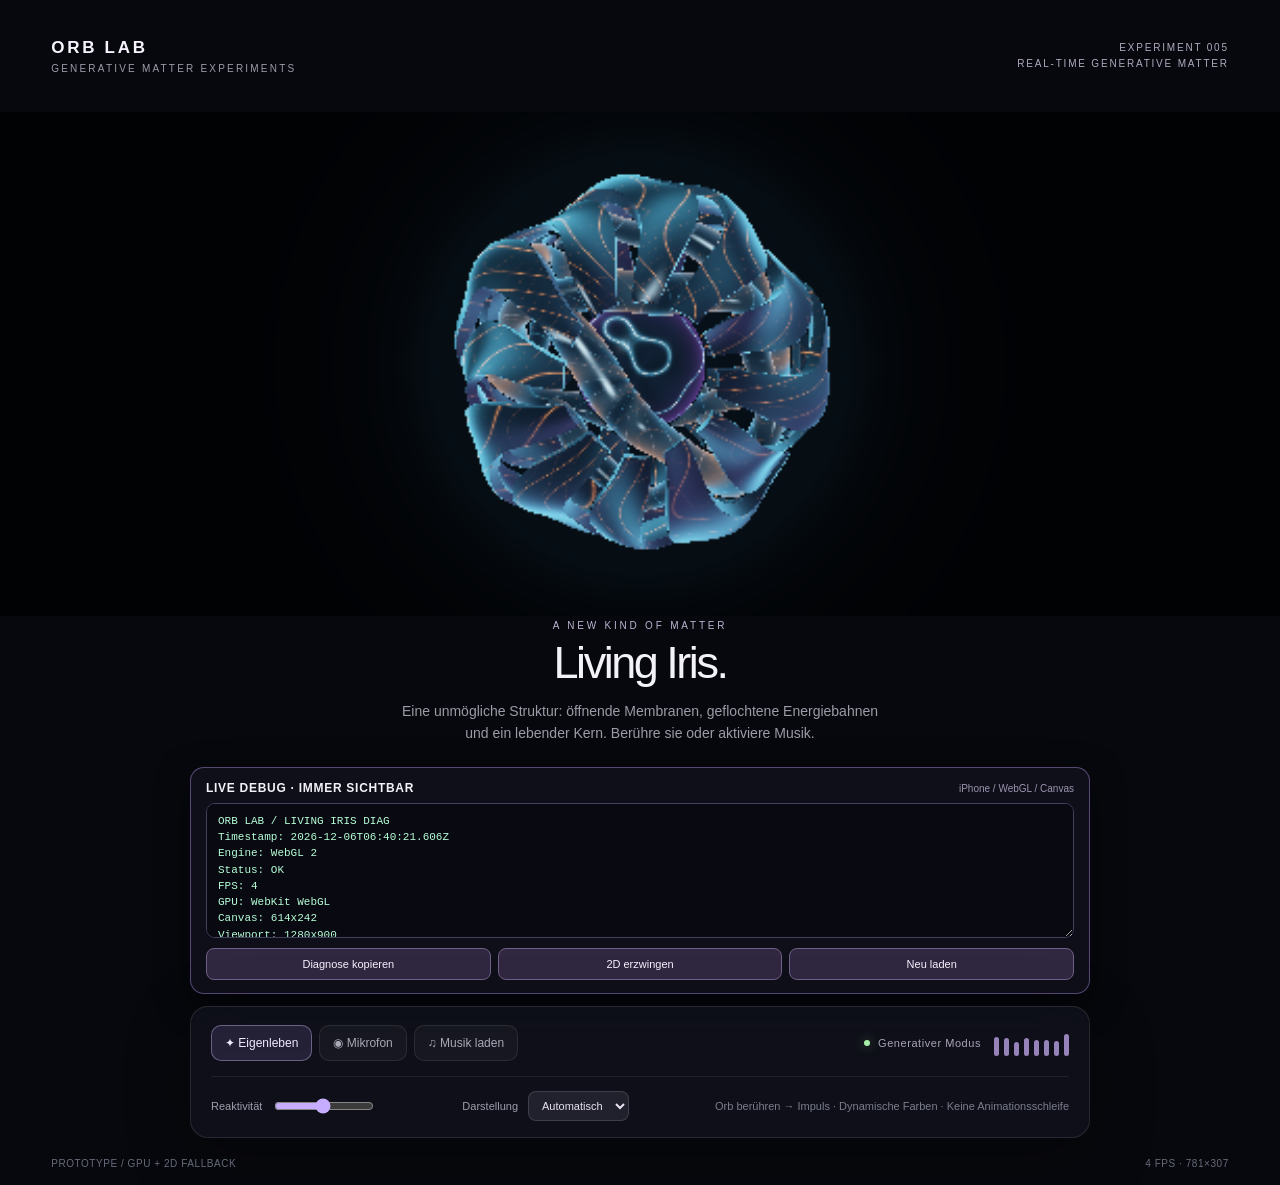
==== commit 92c1690c: "feat: Living Iris v5 — raymarched opening membranes, braided orbits and singularity" ====
--- a/index.html
+++ b/index.html
@@ -4,7 +4,7 @@
 <meta charset="utf-8">
 <meta name="viewport" content="width=device-width, initial-scale=1, viewport-fit=cover">
 <meta name="theme-color" content="#07080d">
-<title>Orb Lab — The Impossible Core · WebGL Study 004</title>
+<title>Orb Lab — Living Iris · WebGL Study 005</title>
 <style>
   :root { color-scheme: dark; --muted: #9a9da9; --line: rgba(255,255,255,.10); --accent: #d6c7ff; }
   * { box-sizing: border-box; }
@@ -121,13 +121,15 @@
  .static-orb { width:min(84vw,43svh); }
 }
 @media(max-height:620px) { .orb-stage { height:clamp(240px,55svh,370px); } }
+
+.static-orb { display:none !important; }
 </style>
 </head>
 <body>
 <div class="ui">
   <header>
     <div><div class="brand">ORB LAB</div><span class="kicker">Generative Matter Experiments</span></div>
-    <div class="edition">EXPERIMENT 004<br>REAL-TIME GENERATIVE MATTER</div>
+    <div class="edition">EXPERIMENT 005<br>REAL-TIME GENERATIVE MATTER</div>
   </header>
   <section class="orb-stage" id="orbStage" aria-label="Interaktiver Orb ohne überlagernde Bedienelemente">
     <div class="static-orb" aria-hidden="true"></div>
@@ -136,8 +138,8 @@
   </section>
   <main class="center">
     <p class="intro">A NEW KIND OF MATTER</p>
-    <h1>The Impossible Core.</h1>
-    <p class="subtitle">Eine fremdartige Materie aus innerer Strömung, Spannung und Licht. Berühre den Kern oder speise Musik ein.</p>
+    <h1>Living Iris.</h1>
+    <p class="subtitle">Eine unmögliche Struktur: öffnende Membranen, geflochtene Energiebahnen und ein lebender Kern. Berühre sie oder aktiviere Musik.</p>
   </main>
   <aside id="debugPanel" role="region" aria-label="Sichtbare Live-Diagnose">
     <div class="debugHeading"><strong>LIVE DEBUG · IMMER SICHTBAR</strong><small>iPhone / WebGL / Canvas</small></div>
@@ -190,7 +192,7 @@
 window.addEventListener('error',e=>report('ERROR',e.message+' @ '+(e.filename||'inline')+':'+(e.lineno||'?')));
 window.addEventListener('unhandledrejection',e=>report('ERROR','Promise: '+(e.reason?.stack||e.reason?.message||String(e.reason))));
 $('debugRestart').onclick=()=>location.reload();
-function getReport(){return ['ORB LAB / IMPOSSIBLE CORE DIAG','Timestamp: '+new Date().toISOString(),'Engine: '+renderer,'Status: '+(engineError||'OK'),'FPS: '+(fps?fps.toFixed(0):'Warte auf Frames'),'GPU: '+$('dGpu').textContent,'Canvas: '+(renderer==='Canvas 2D'?fb.width+'x'+fb.height:canvas.width+'x'+canvas.height),'Viewport: '+innerWidth+'x'+innerHeight,'Page protocol: '+location.protocol,'Secure: '+window.isSecureContext,'Audio: '+mode+(audioContext?' / '+audioContext.state:''),'UA: '+navigator.userAgent,'DPR: '+devicePixelRatio,'--- Log ---',...logLines].join('\n');}
+function getReport(){return ['ORB LAB / LIVING IRIS DIAG','Timestamp: '+new Date().toISOString(),'Engine: '+renderer,'Status: '+(engineError||'OK'),'FPS: '+(fps?fps.toFixed(0):'Warte auf Frames'),'GPU: '+$('dGpu').textContent,'Canvas: '+(renderer==='Canvas 2D'?fb.width+'x'+fb.height:canvas.width+'x'+canvas.height),'Viewport: '+innerWidth+'x'+innerHeight,'Page protocol: '+location.protocol,'Secure: '+window.isSecureContext,'Audio: '+mode+(audioContext?' / '+audioContext.state:''),'UA: '+navigator.userAgent,'DPR: '+devicePixelRatio,'--- Log ---',...logLines].join('\n');}
 $('debugCopy').onclick=async()=>{let t=getReport();try{if(navigator.clipboard&&window.isSecureContext){await navigator.clipboard.writeText(t);}else{const ta=document.createElement('textarea');ta.value=t;ta.style.position='fixed';ta.style.top='0';ta.style.left='0';ta.style.opacity='0';document.body.appendChild(ta);ta.select();ta.setSelectionRange(0,ta.value.length);if(!document.execCommand('copy'))throw Error('Kopieren nicht möglich');ta.remove();}say('Diagnose kopiert – hier in den Chat einfügen.');}catch(e){report('WARN','Copy: '+e.message);const field=$('debugLogs');field.value=t;field.focus();field.select();say('Kopieren blockiert. Den Text in der sichtbaren Box markieren und kopieren.');}};
 function turn2D(reason){
  if(renderer==='Canvas 2D')return;
@@ -213,117 +215,154 @@
 uniform float uTime,uBass,uMid,uHigh,uEnergy,uOnset,uTouch,uSeed,uSensitivity,uQuality;
 uniform vec2 uTouchPos;
 uniform float uScale;
+
+#define PI 3.14159265358979
 float sat(float x){return clamp(x,0.,1.);}
-float h3(vec3 p){p=fract(p*.1031);p+=dot(p,p.yzx+31.32);return fract((p.x+p.y)*p.z);}
-float n3(vec3 p){
- vec3 i=floor(p),f=fract(p);f=f*f*(3.-2.*f);
- return mix(mix(mix(h3(i),h3(i+vec3(1,0,0)),f.x),mix(h3(i+vec3(0,1,0)),h3(i+vec3(1,1,0)),f.x),f.y),
- mix(mix(h3(i+vec3(0,0,1)),h3(i+vec3(1,0,1)),f.x),mix(h3(i+vec3(0,1,1)),h3(i+vec3(1,1,1)),f.x),f.y),f.z);
-}
 mat2 rot(float a){float c=cos(a),s=sin(a);return mat2(c,-s,s,c);}
-float shape(vec3 p){
- float t=uTime*.26;vec3 q=p;
- q.xz=rot(.16*sin(t*.29)+uMid*.13)*q.xz;
- float belt=sin(q.x*4.2+q.y*3.1+sin(q.z*4.7+t)*1.5-t*.68);
- float knot=sin(q.z*7.3-q.y*3.8+sin(q.x*5.1-t*.7)*1.8+t*.42);
- float tide=sin(q.x*2.9-q.z*3.6+t*.6)*sin(q.y*4.1+t*.53);
- float pressure=.022*uBass*uSensitivity+.010*uOnset;
- return length(p)-(.902+.034*belt*knot+.018*tide+pressure);
-}
-vec3 normalAt(vec3 p){
- float e=.005;
- return normalize(vec3(shape(p+vec3(e,0,0))-shape(p-vec3(e,0,0)),
- shape(p+vec3(0,e,0))-shape(p-vec3(0,e,0)),
- shape(p+vec3(0,0,e))-shape(p-vec3(0,0,e))));
-}
-vec3 energyFlow(vec3 q,float t){
- q.xz=rot(t*.18+.31*sin(q.y*1.7+t*.4))*q.xz;
- q.xy=rot(-t*.11+.22*cos(q.z*1.3-t*.37))*q.xy;
- vec3 w=vec3(sin(q.y*3.9+q.z*3.1+t*.42),sin(q.z*4.7-q.x*2.8-t*.5),sin(q.x*3.4+q.y*4.2+t*.36));
- return q+w*.23;
-}
-vec3 tonemap(vec3 c){c=1.-exp(-max(c,vec3(0.))*1.52);return pow(c,vec3(.91));}
+float hash21(vec2 p){p=fract(p*vec2(123.34,345.45));p+=dot(p,p+34.345);return fract(p.x*p.y);}
+float breathing(float t){return .5+.5*sin(t*.53)+.11*sin(t*1.13);}
+vec3 deform(vec3 p,float t){
+  p.xy=rot(.17*sin(t*.28)+.08*uMid)*p.xy;
+  p.yz=rot(.10*sin(t*.33+.6))*p.yz;
+  return p;
+}
+float membrane(vec3 p,float t){
+  vec3 q=deform(p,t);
+  float th=atan(q.y,q.x), ph=atan(q.z,length(q.xy));
+  float folds=sin(5.*th+3.*ph+.65*sin(3.*ph-t*.6)+t*.25);
+  float subfold=sin(9.*th-4.*ph-t*.38);
+  float radius=.91+.043*folds+.018*subfold+.021*breathing(t);
+  float skin=abs(length(q)-radius)-(.019+.016*(.5+.5*sin(7.*th+5.*ph+t*.48)));
+  float ribbons=sin(6.*th+2.3*ph+1.5*sin(3.*ph-t*.31)-t*.21);
+  float openings=(.49+.12*sin(t*.42)-abs(ribbons))*.21;
+  float irisAperture=(.29+.10*sin(t*.43)) - length(q.xy);
+  return max(skin,max(openings,irisAperture*.6));
+}
+float orbit(vec3 p,float t,float variant){
+  vec3 q=p;
+  if(variant<.5){q.xy=rot(.34+sin(t*.21)*.21)*q.xy;q.xz=rot(.62+sin(t*.18)*.19)*q.xz;}
+  else if(variant<1.5){q.yz=rot(1.08+sin(t*.17)*.23)*q.yz;q.xy=rot(-.31+sin(t*.23)*.2)*q.xy;}
+  else {q.xz=rot(1.82+t*.07)*q.xz;q.yz=rot(.67+sin(t*.16)*.17)*q.yz;}
+  float theta=atan(q.y,q.x);
+  float radial=length(q.xy);
+  float wave=sin(5.*theta-t*(variant<.5?.56:.38)+variant*1.9);
+  float wave2=sin(9.*theta+t*.37+variant*2.2);
+  float R=.75+.043*wave+.018*wave2;
+  float ribbonThickness=.065+.020*(.5+.5*sin(4.*theta-t*.48+variant));
+  return length(vec2(radial-R,q.z*.86)) - ribbonThickness;
+}
+vec2 map(vec3 p){
+  float t=uTime*.48;
+  float a=membrane(p,t);
+  float d1=orbit(p,t,0.);
+  float d2=orbit(p,t,1.);
+  float d3=orbit(p,t,2.);
+  float sphere=length(p)-(.34+.025*sin(t*.65)+.017*uBass*uSensitivity);
+  vec2 r=vec2(a,0.);
+  if(d1<r.x)r=vec2(d1,1.);
+  if(d2<r.x)r=vec2(d2,2.);
+  if(d3<r.x)r=vec2(d3,3.);
+  if(sphere<r.x)r=vec2(sphere,4.);
+  return r;
+}
+vec3 calcNormal(vec3 p){
+  float e=.0025;
+  return normalize(vec3(
+     map(p+vec3(e,0.,0.)).x-map(p-vec3(e,0.,0.)).x,
+     map(p+vec3(0.,e,0.)).x-map(p-vec3(0.,e,0.)).x,
+     map(p+vec3(0.,0.,e)).x-map(p-vec3(0.,0.,e)).x));
+}
+vec3 softtone(vec3 x){return pow(1.-exp(-max(x,vec3(0.))*1.45),vec3(.88));}
+vec3 shade(vec3 p,vec3 N,vec3 V,float id,float t){
+  float ndv=sat(dot(N,V));
+  float edge=pow(1.-ndv,2.2);
+  vec3 L1=normalize(vec3(-.65,.78,1.10)), L2=normalize(vec3(.68,-.66,.75)),L3=normalize(vec3(.12,.27,-1.));
+  float diff=sat(dot(N,L1)),fill=sat(dot(N,L2));
+  float spec=pow(sat(dot(reflect(-L1,N),V)),48.);
+  float spec2=pow(sat(dot(reflect(-L2,N),V)),92.);
+  vec3 ink=vec3(.006,.013,.028);
+  vec3 gold=vec3(1.7,.69,.22);
+  vec3 ice=vec3(.38,1.25,1.68);
+  vec3 violet=vec3(.75,.27,1.18);
+  vec3 pearl=vec3(1.1,1.42,1.6);
+  vec3 q=deform(p,t*.45);
+  float theta=atan(q.y,q.x);
+  float spin=sin(theta*15.+q.z*12.-t*.82+sin(q.y*8.+t*.2)*3.);
+  float vein=pow(1.-abs(spin),19.);
+  float finer=pow(1.-abs(sin(q.y*31.-q.x*18.+t*.54+sin(q.z*11.+t*.8)*4.)),29.);
+  float thermal=.5+.5*sin(4.*theta+q.z*12.-t*.36+1.2*sin(q.x*7.));
+  vec3 col;
+  if(id<.5){
+    // Hollow folded black-metal membrane: gold edges and icy interference rather than hue rotation.
+    col=mix(ink,vec3(.035,.075,.116),.22+.58*thermal);
+    col*=.40+.82*diff+.21*fill;
+    col+=ice*(.23+.85*thermal)*edge;
+    col+=gold*(vein*.70+finer*.14)*(.32+.8*diff);
+    col+=pearl*(spec*.70+spec2*.40);
+    col+=violet*.10*pow(1.-diff,2.);
+  }else if(id<3.5){
+    // Braided metallic orbits, with warm/cold optical interference, different for each ring.
+    float phase=.5+.5*sin(theta*7.+q.z*16.+t*.22+id*2.);
+    col=mix(vec3(.019,.045,.075),vec3(.12,.21,.28),phase*.60);
+    col*=.39+.67*diff+.29*fill;
+    col+=mix(ice,gold,phase*.76)*(edge*.84+vein*.26);
+    col+=pearl*(spec*.98+spec2*.55);
+    col+=gold*finer*.13;
+    col+=violet*(1.-phase)*edge*.15;
+  }else{
+    // Black central singularity remains optically deep, with restrained breathing filaments.
+    float gy=sin(q.x*14.+t*.35)*cos(q.y*16.-t*.41)+sin(q.z*18.+q.y*7.-t*.19);
+    float seam=exp(-abs(gy-.11)*11.);
+    col=ink*.28+vec3(.012,.021,.044)*(.5+.5*thermal);
+    col+=ice*seam*(.65+.44*uEnergy*uSensitivity);
+    col+=gold*pow(seam,4.)*.72;
+    col+=violet*edge*.43;
+    col+=pearl*spec*.11;
+  }
+  return col;
+}
 void main(){
- vec2 p=(vUV-vec2(.5,.5))*vec2(uRes.x/uRes.y,1.)*uScale;
- float radius=length(p),t=uTime*.34;
- vec3 bg=vec3(.0021,.0030,.0072);
- bg+=vec3(.012,.022,.039)*exp(-radius*radius)*.30;
- float fringe=exp(-max(radius-.84,0.)*6.4)*(1.-smoothstep(.88,1.51,radius));
- vec3 col=bg+fringe*vec3(.020,.049,.079)*(.58+.42*sin(uTime*.29));
- vec3 ro=vec3(0.,0.,2.80),rd=normalize(vec3(p,-2.80));
- float b=dot(ro,rd),h=b*b-dot(ro,ro)+1.13*1.13;
- if(h<0.){
-   float grain=(h3(vec3(gl_FragCoord.xy,floor(uTime*23.)))-.5)/370.;
-   frag=vec4(tonemap(col)+grain,1.);return;
- }
- float travel=max(0.,-b-sqrt(h));
- bool hit=false;vec3 pos=ro+rd*travel;
- for(int i=0;i<27;i++){
-   float d=shape(pos);
-   if(d<.0020){hit=true;break;}
-   travel+=clamp(d*.78,.0035,.092);
-   if(travel>4.4)break;
-   pos=ro+rd*travel;
- }
- if(!hit){frag=vec4(tonemap(col),1.);return;}
- vec3 N=normalAt(pos),V=-rd;
- float ndv=sat(dot(N,V)),fres=pow(1.-ndv,2.8);
- vec3 lightA=normalize(vec3(-.64,.72,1.10)),lightB=normalize(vec3(.8,-.45,.64));
- float key=sat(dot(N,lightA)),fill=sat(dot(N,lightB));
- float spec=pow(sat(dot(reflect(-lightA,N),V)),35.);
- float specB=pow(sat(dot(reflect(-lightB,N),V)),83.);
- vec3 q=energyFlow(pos*1.84+vec3(0.,t*.21,0.),t);
- float turbulence=n3(q*2.35+vec3(t*.15,-t*.12,0.));
- float undertow=n3(q*4.5+vec3(9.7,-t*.24,3.));
- float ribbons=sin(q.y*11.2+q.x*6.4+sin(q.z*5.3-t)*3.8-t*2.1);
- float ribbons2=sin(q.z*14.2-q.y*7.3+sin(q.x*5.2+t*.7)*3.7+t*.9);
- float seam=pow(1.-abs(ribbons),24.),fine=pow(1.-abs(ribbons2),45.);
- float basin=sat(.55*turbulence+.34*undertow+.10);
- float cavity=pow(sat(.72-basin),1.7);
- vec3 obsidian=vec3(.008,.017,.035),midnight=vec3(.021,.042,.084),abyssBlue=vec3(.034,.095,.174);
- vec3 coolSilver=vec3(.28,.57,.68),violet=vec3(.205,.105,.28),spectral=vec3(.08,.73,.76),honey=vec3(.98,.57,.19);
- vec3 material=mix(obsidian,midnight,sat(.16+basin*1.45));
- material=mix(material,abyssBlue,pow(basin,2.)*.74);
- material*=.54+.68*key+.20*fill;
- material*=1.-.60*cavity;
- material+=violet*.14*pow(sat(1.-basin),3.);
- float torsion=sat(.5+.5*sin(q.x*2.9-q.z*2.7+t*.34));
- material+=coolSilver*(seam*.13+fine*.075)*(.28+.72*key);
- material+=spectral*(seam*.27+fine*.14)*(mix(.6,1.5,torsion))*(.27+.73*key);
- vec3 volume=vec3(0.);float density=0.;
- for(int j=0;j<10;j++){
-   if(uQuality<.5 && j>=6)break;
-   float jx=float(j);
-   vec3 s=pos+rd*(.10+jx*.145);
-   float body=sat((.92-length(s))*15.);
-   if(body<.01)continue;
-   vec3 f=energyFlow(s*2.36+vec3(2.1,-t*.4,0.),t*.95);
-   float waveA=sin(f.x*12.4+f.z*8.7+sin(f.y*6.4+t)*4.8-t*1.7);
-   float waveB=sin(f.y*16.5-f.x*8.2+cos(f.z*5.4-t*.6)*4.3+t*1.2);
-   float sheet=exp(-pow(abs(waveA)*8.0,1.2));
-   float capillary=exp(-pow(abs(waveB)*11.0,1.25));
-   float luminance=body*exp(-jx*.19)*(sheet*.53+capillary*.31);
-   float pulse=.74+.26*sin(f.x*2.0+t*1.3);
-   volume+=(spectral*(.7+.45*pulse)+violet*.34)*luminance;
-   volume+=honey*pow(sheet*capillary,1.35)*body*.25;
-   density+=luminance;
- }
- volume*=.32+uEnergy*.25*uSensitivity;
- material=mix(material,material*.40,.24*sat(density));
- material+=volume*(.46+.36*fres+.36*sat(1.-ndv));
- float interference=.5+.5*cos((1.-ndv)*14.0+undertow*4.0+uTime*.15);
- vec3 film=mix(vec3(.10,.61,.71),vec3(.59,.27,.73),interference);
- material+=film*fres*(.15+.18*turbulence+.13*uHigh*uSensitivity);
- material+=coolSilver*(spec*.19+specB*.09);
- material+=spectral*pow(fres,2.)*.18;
- float scar=pow(1.-abs(sin(q.x*9.1-q.y*10.3+undertow*13.2+t*.7)),53.);
- material+=honey*scar*seam*(.02+.11*uOnset+.10*uTouch);
- float tapDistance=length(p-uTouchPos);
- float tapWave=exp(-abs(tapDistance-(.18+(1.-uTouch)*.60))*34.)*uTouch;
- material+=vec3(.35,.73,.88)*tapWave*.36;
- col+=material+vec3(.032,.080,.11)*fres*.10;
- float grain=(h3(vec3(gl_FragCoord.xy,floor(uTime*23.)))-.5)/360.;
- frag=vec4(tonemap(col)+grain,1.);
+  vec2 p=(vUV-vec2(.5,.5))*vec2(uRes.x/uRes.y,1.)*uScale;
+  float rr=length(p),t=uTime;
+  vec3 col=vec3(.0017,.0028,.0060);
+  col+=vec3(.010,.027,.044)*exp(-rr*rr*1.30);
+  col+=vec3(.028,.076,.100)*exp(-pow((rr-.84)*3.5,2.))*.11;
+  // Subtle reflected field around material, never a foggy big halo.
+  col+=vec3(.017,.057,.081)*exp(-abs(rr-.92)*12.0)*(.10+.12*uEnergy);
+  vec3 ro=vec3(0.,0.,3.40);
+  vec3 rd=normalize(vec3(p,-2.80));
+  float b=dot(ro,rd),h=b*b-dot(ro,ro)+1.17*1.17;
+  if(h<0.){frag=vec4(softtone(col),1.);return;}
+  float travel=max(0.,-b-sqrt(h));
+  bool hit=false;
+  vec3 pos=ro;
+  vec2 surf=vec2(0.);
+  for(int i=0;i<67;i++){
+    pos=ro+rd*travel;
+    surf=map(pos);
+    if(surf.x<.0019){hit=true;break;}
+    travel+=clamp(surf.x*.67,.0028,.078);
+    if(travel>4.65)break;
+  }
+  if(hit){
+    vec3 N=calcNormal(pos);
+    vec3 V=-rd;
+    vec3 material=shade(pos,N,V,surf.y,t);
+    // Translucent-looking glow from fine flow between components.
+    float aura=exp(-max(0.,length(pos)-.6)*4.);
+    material+=vec3(.035,.095,.12)*aura*.13;
+    // A short non-destructive interaction wave.
+    float ripple=length(p-uTouchPos);
+    float wave=exp(-abs(ripple-(.14+.78*(1.-uTouch)))*29.)*uTouch;
+    material+=vec3(.15,.75,.91)*wave*.36;
+    col+=material;
+  }else{
+    // Interior light appears only through actual gaps in the warped shell.
+    float ghost=exp(-rr*rr*4.5);
+    col+=vec3(.015,.057,.070)*ghost*.16;
+  }
+  float grain=(hash21(gl_FragCoord.xy+floor(t*17.))-.5)*.0015;
+  frag=vec4(softtone(col)+grain,1.);
 }`;
 function compile(g,type,src){const shader=g.createShader(type);g.shaderSource(shader,src);g.compileShader(shader);if(!g.getShaderParameter(shader,g.COMPILE_STATUS)){const msg=g.getShaderInfoLog(shader)||'Unbekannter GLSL-Fehler';g.deleteShader(shader);throw Error((type===g.FRAGMENT_SHADER?'Fragment':'Vertex')+' Shader: '+msg);}return shader;}
 function initGL(){
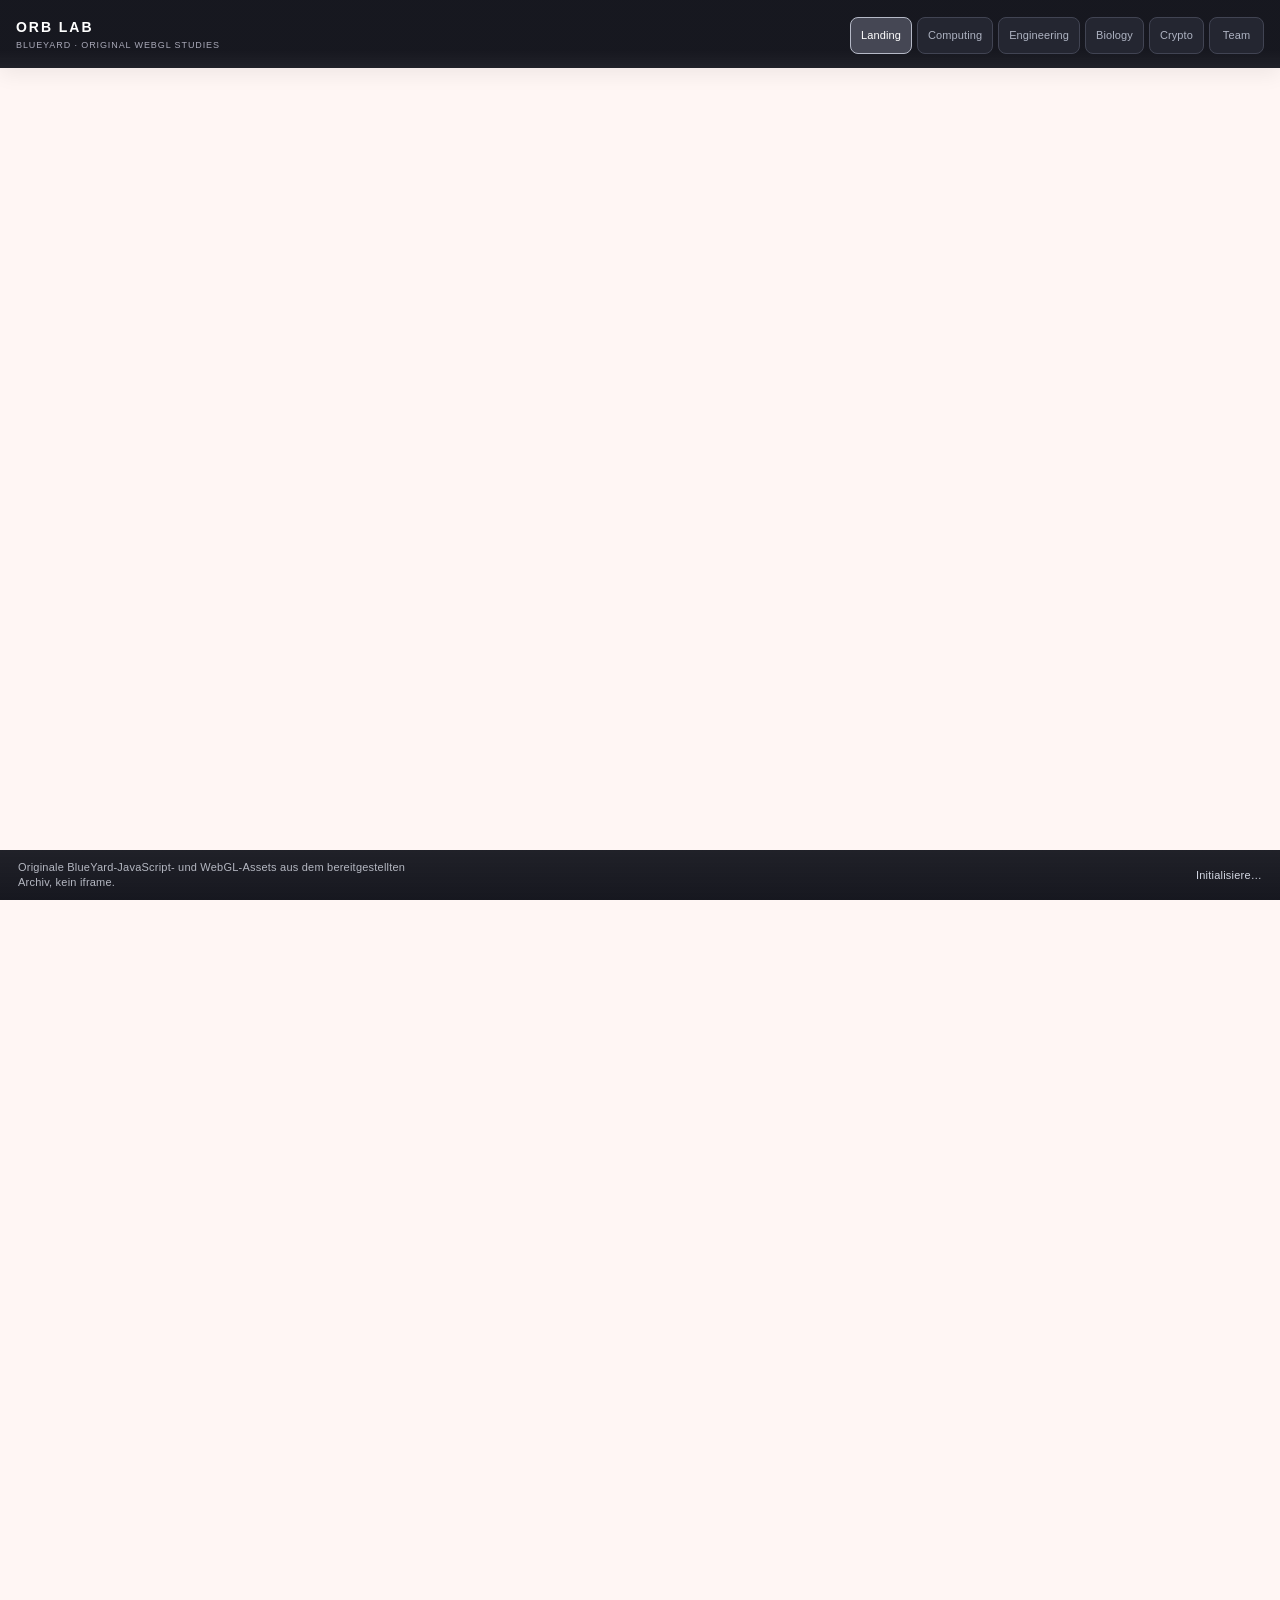
==== commit 6eb2b2c6: "Make BlueYard Orb Lab the default page to prevent refresh switching to old index" ====
--- a/index.html
+++ b/index.html
@@ -1,475 +1,145 @@
-<!doctype html>
-<html lang="de">
-<head>
-<meta charset="utf-8">
-<meta name="viewport" content="width=device-width, initial-scale=1, viewport-fit=cover">
-<meta name="theme-color" content="#07080d">
-<title>Orb Lab — Living Iris · WebGL Study 005</title>
-<style>
-  :root { color-scheme: dark; --muted: #9a9da9; --line: rgba(255,255,255,.10); --accent: #d6c7ff; }
-  * { box-sizing: border-box; }
-  html, body { margin: 0; min-height: 100%; background: #07080d; color: #f3f2f8; font-family: -apple-system, BlinkMacSystemFont, "Segoe UI", sans-serif; }
-  body { overflow-x: hidden; }
-  canvas { position: fixed; inset: 0; display: block; width: 100%; height: 100%; touch-action: manipulation; }
-  .vignette { position: fixed; inset: 0; pointer-events: none; background: radial-gradient(ellipse at 50% 46%, transparent 24%, rgba(7,8,13,.07) 52%, rgba(7,8,13,.50) 100%); }
-  .ui { position: relative; z-index: 1; min-height: 100svh; display: flex; flex-direction: column; pointer-events: none; }
-  header { padding: clamp(20px, 3vw, 38px) clamp(20px, 4vw, 55px); display: flex; justify-content: space-between; gap: 18px; align-items: center; }
-  .brand { font-size: 17px; font-weight: 730; letter-spacing: .16em; color: #f6f3ff; }
-  .kicker { display: block; font-size: 10px; letter-spacing: .22em; text-transform: uppercase; color: var(--muted); margin-top: 5px; }
-  .edition { text-align: right; color: #b0a9bf; text-transform: uppercase; font-size: 10px; letter-spacing: .18em; line-height: 1.6; }
-  .center { flex: 1; display: flex; flex-direction: column; justify-content: flex-end; align-items: center; min-height: 370px; text-align: center; padding: 0 18px 22px; }
-  .intro { margin: 0 0 6px; font-size: 10px; letter-spacing: .28em; text-transform: uppercase; color: #bcb4d2; }
-  h1 { margin: 0; font-size: clamp(24px, 3.6vw, 45px); font-weight: 480; letter-spacing: -.055em; }
-  .subtitle { max-width: 500px; margin: 11px 0 0; font-size: clamp(12px, 1.45vw, 14px); line-height: 1.6; color: #9c9ba7; }
-  .bottom { width: min(900px, calc(100% - 36px)); margin: 0 auto 20px; border: 1px solid var(--line); border-radius: 18px; background: rgba(17,18,27,.82); backdrop-filter: blur(24px); -webkit-backdrop-filter: blur(24px); pointer-events: auto; padding: 18px 20px 16px; box-shadow: 0 18px 65px rgba(0,0,0,.29); }
-  .control-row { display: flex; align-items: center; justify-content: space-between; gap: 14px; flex-wrap: wrap; }
-  .modes { display: flex; align-items: center; gap: 7px; flex-wrap: wrap; }
-  button { cursor: pointer; font: inherit; }
-  .chip { background: rgba(255,255,255,.035); border: 1px solid rgba(255,255,255,.09); border-radius: 10px; padding: 10px 13px; color: #a9a9b7; font-size: 12px; transition: background .2s, color .2s, border-color .2s; }
-  .chip.active { border-color: rgba(219,204,255,.38); background: rgba(173,140,255,.14); color: #f0e9ff; }
-  .chip:hover { background: rgba(255,255,255,.09); color: white; }
-  .righttools { display: flex; gap: 13px; align-items: center; }
-  .status { display: flex; align-items: center; gap: 8px; font-size: 11px; letter-spacing: .05em; color: #aaa4b8; }
-  .status-dot { display: inline-block; height: 6px; width: 6px; border-radius: 50%; background: #a7efa8; box-shadow: 0 0 12px #a7efa877; }
-  .levels { display: flex; gap: 5px; align-items: end; height: 27px; }
-  .levels > span { height: 7px; min-width: 5px; width: 5px; border-radius: 6px; background: #d2b5ff; opacity: .7; transition: height .09s linear; }
-  .settings { border-top: 1px solid rgba(255,255,255,.075); margin-top: 15px; padding-top: 14px; display: flex; gap: 24px; flex-wrap: wrap; align-items: center; justify-content: space-between; }
-  .setting { display: flex; align-items: center; gap: 10px; font-size: 11px; color: #9f9dac; }
-  input[type=range] { width: 100px; accent-color: #c7adff; }
-  select { background: #20212c; border: 1px solid rgba(255,255,255,.13); color: #e8e3f4; border-radius: 8px; font: inherit; font-size: 11px; padding: 7px 9px; }
-  .hint { font-size: 11px; color: #7c7e8e; margin: 0; }
-  .foot { display: flex; justify-content: space-between; gap: 12px; font-size: 10px; color: #676b7b; padding: 0 clamp(20px, 4vw, 55px) 16px; letter-spacing: .055em; }
-  .toast { position: fixed; z-index: 5; left: 50%; top: 88px; transform: translateX(-50%) translateY(-10px); max-width: min(560px, calc(100vw - 30px)); padding: 12px 16px; background: #292536; border: 1px solid #554e6a; border-radius: 10px; box-shadow: 0 20px 60px #0009; color: #f3ebff; opacity: 0; transition: opacity .2s, transform .2s; pointer-events: none; text-align: center; font-size: 12px; line-height: 1.5; }
-  .toast.on { opacity: 1; transform: translateX(-50%) translateY(0); }
-  .no-webgl { position: fixed; inset: 25%; display: none; z-index: 4; align-items: center; justify-content: center; text-align: center; background: #131420; border: 1px solid #35374a; border-radius: 20px; padding: 25px; line-height: 1.5; }
-  @media (max-width: 620px) {
-    header { padding-top: max(19px, env(safe-area-inset-top)); }
-    .center { min-height: 280px; padding-bottom: 25px; }
-    .bottom { padding: 13px; margin-bottom: 12px; }
-    .control-row { justify-content: center; }
-    .modes { width: 100%; display: grid; grid-template-columns: 1fr 1fr 1fr; gap: 6px; }
-    .chip { padding: 11px 7px; }
-    .righttools { width: 100%; justify-content: space-between; padding: 2px 7px; }
-    .settings { gap: 13px; justify-content: space-between; }
-    .settings .hint { flex-basis: 100%; text-align: center; }
-    .foot { font-size: 9px; }
-    .edition { font-size: 9px; }
-  }
-  @media (max-height: 720px) { .center { min-height: 260px; } header { padding-top: 16px; padding-bottom: 5px; } .bottom { margin-bottom: 10px; } .foot { padding-bottom: 9px; } }
+<!DOCTYPE html><html  lang="en" data-capo=""><head><meta charset="utf-8">
+<meta name="viewport" content="width=device-width, initial-scale=1">
+<style>*,::backdrop,:after,:before{--tw-border-spacing-x:0;--tw-border-spacing-y:0;--tw-translate-x:0;--tw-translate-y:0;--tw-rotate:0;--tw-skew-x:0;--tw-skew-y:0;--tw-scale-x:1;--tw-scale-y:1;--tw-pan-x: ;--tw-pan-y: ;--tw-pinch-zoom: ;--tw-scroll-snap-strictness:proximity;--tw-gradient-from-position: ;--tw-gradient-via-position: ;--tw-gradient-to-position: ;--tw-ordinal: ;--tw-slashed-zero: ;--tw-numeric-figure: ;--tw-numeric-spacing: ;--tw-numeric-fraction: ;--tw-ring-inset: ;--tw-ring-offset-width:0px;--tw-ring-offset-color:#fff;--tw-ring-color:#3b82f680;--tw-ring-offset-shadow:0 0 #0000;--tw-ring-shadow:0 0 #0000;--tw-shadow:0 0 #0000;--tw-shadow-colored:0 0 #0000;--tw-blur: ;--tw-brightness: ;--tw-contrast: ;--tw-grayscale: ;--tw-hue-rotate: ;--tw-invert: ;--tw-saturate: ;--tw-sepia: ;--tw-drop-shadow: ;--tw-backdrop-blur: ;--tw-backdrop-brightness: ;--tw-backdrop-contrast: ;--tw-backdrop-grayscale: ;--tw-backdrop-hue-rotate: ;--tw-backdrop-invert: ;--tw-backdrop-opacity: ;--tw-backdrop-saturate: ;--tw-backdrop-sepia: ;--tw-contain-size: ;--tw-contain-layout: ;--tw-contain-paint: ;--tw-contain-style: }/*! tailwindcss v3.4.17 | MIT License | https://tailwindcss.com*/*,:after,:before{border:0 solid;box-sizing:border-box}:after,:before{--tw-content:""}:host,html{line-height:1.5;-webkit-text-size-adjust:100%;font-family:Instrument Sans,sans-serif;font-feature-settings:normal;font-variation-settings:normal;-moz-tab-size:4;tab-size:4;-webkit-tap-highlight-color:transparent}body{line-height:inherit;margin:0}hr{border-top-width:1px;color:inherit;height:0}abbr:where([title]){-webkit-text-decoration:underline dotted;text-decoration:underline dotted}h1,h2,h3,h4,h5,h6{font-size:inherit;font-weight:inherit}a{color:inherit;text-decoration:inherit}b,strong{font-weight:bolder}code,kbd,pre,samp{font-family:Geist Mono,monospace;font-feature-settings:normal;font-size:1em;font-variation-settings:normal}small{font-size:80%}sub,sup{font-size:75%;line-height:0;position:relative;vertical-align:initial}sub{bottom:-.25em}sup{top:-.5em}table{border-collapse:collapse;border-color:inherit;text-indent:0}button,input,optgroup,select,textarea{color:inherit;font-family:inherit;font-feature-settings:inherit;font-size:100%;font-variation-settings:inherit;font-weight:inherit;letter-spacing:inherit;line-height:inherit;margin:0;padding:0}button,select{text-transform:none}button,input:where([type=button]),input:where([type=reset]),input:where([type=submit]){-webkit-appearance:button;background-color:initial;background-image:none}:-moz-focusring{outline:auto}:-moz-ui-invalid{box-shadow:none}progress{vertical-align:initial}::-webkit-inner-spin-button,::-webkit-outer-spin-button{height:auto}[type=search]{-webkit-appearance:textfield;outline-offset:-2px}::-webkit-search-decoration{-webkit-appearance:none}::-webkit-file-upload-button{-webkit-appearance:button;font:inherit}summary{display:list-item}blockquote,dd,dl,figure,h1,h2,h3,h4,h5,h6,hr,p,pre{margin:0}fieldset{margin:0}fieldset,legend{padding:0}menu,ol,ul{list-style:none;margin:0;padding:0}dialog{padding:0}textarea{resize:vertical}input::placeholder,textarea::placeholder{color:#9ca3af;opacity:1}[role=button],button{cursor:pointer}:disabled{cursor:default}audio,canvas,embed,iframe,img,object,svg,video{display:block;vertical-align:middle}img,video{height:auto;max-width:100%}[hidden]:where(:not([hidden=until-found])){display:none}.\!container{padding-left:.75rem!important;padding-right:.75rem!important;width:100%!important}.container{padding-left:.75rem;padding-right:.75rem;width:100%}@media (min-width:480px){.\!container{max-width:480px!important}.container{max-width:480px}}@media (min-width:768px){.\!container{max-width:768px!important}.container{max-width:768px}}@media (min-width:1024px){.\!container{max-width:1024px!important;padding-left:1.5rem!important;padding-right:1.5rem!important}.container{max-width:1024px;padding-left:1.5rem;padding-right:1.5rem}}@media (min-width:1366px){.\!container{max-width:1366px!important}.container{max-width:1366px}}@media (min-width:1536px){.\!container{max-width:1536px!important}.container{max-width:1536px}}@media (min-width:1921px){.\!container{max-width:1921px!important}.container{max-width:1921px}}@media (min-width:2560px){.\!container{max-width:2560px!important}.container{max-width:2560px}}@media (min-width:3840px){.\!container{max-width:3840px!important}.container{max-width:3840px}}.sr-only{height:1px;margin:-1px;overflow:hidden;padding:0;position:absolute;width:1px;clip:rect(0,0,0,0);border-width:0;white-space:nowrap}.pointer-events-none{pointer-events:none}.pointer-events-auto{pointer-events:auto}.visible{visibility:visible}.invisible{visibility:hidden}.fixed{position:fixed}.absolute{position:absolute}.relative{position:relative}.sticky{position:sticky}.inset-0{top:0;right:0;bottom:0;left:0}.-left-20{left:-1.25rem}.bottom-0{bottom:0}.bottom-12{bottom:.75rem}.left-0{left:0}.right-0{right:0}.right-12{right:.75rem}.right-32{right:2rem}.top-0{top:0}.top-1\/2{top:50%}.top-18{top:1.125rem}.top-4{top:.25rem}.top-full{top:100%}.z-10{z-index:10}.z-20{z-index:20}.z-\[1000\]{z-index:1000}.z-\[999\]{z-index:999}.col-span-12{grid-column:span 12/span 12}.col-span-30{grid-column:span 30/span 30}.col-start-2{grid-column-start:2}.mx-auto{margin-left:auto;margin-right:auto}.my-128{margin-bottom:8rem;margin-top:8rem}.my-75vh{margin-bottom:75vh;margin-top:75vh}.-mb-32{margin-bottom:-2rem}.-mt-144{margin-top:-9rem}.-mt-2{margin-top:-.125rem}.-mt-8{margin-top:-.5rem}.mb-100vh{margin-bottom:100vh}.mb-12{margin-bottom:.75rem}.mb-120{margin-bottom:7.5rem}.mb-24{margin-bottom:1.5rem}.mb-32{margin-bottom:2rem}.mb-48{margin-bottom:3rem}.mb-50vh{margin-bottom:50vh}.mb-6{margin-bottom:.375rem}.mb-60{margin-bottom:3.75rem}.mb-8{margin-bottom:.5rem}.ml-12{margin-left:.75rem}.mr-12{margin-right:.75rem}.mr-16{margin-right:1rem}.mr-48{margin-right:3rem}.mt-10{margin-top:.625rem}.mt-12{margin-top:.75rem}.mt-16{margin-top:1rem}.mt-160{margin-top:10rem}.mt-20{margin-top:1.25rem}.mt-28{margin-top:1.75rem}.mt-32{margin-top:2rem}.mt-48{margin-top:3rem}.block{display:block}.inline-block{display:inline-block}.flex{display:flex}.inline-flex{display:inline-flex}.grid{display:grid}.hidden{display:none}.aspect-\[294\/179\]{aspect-ratio:294/179}.size-12{height:.75rem;width:.75rem}.h-14{height:.875rem}.h-16{height:1rem}.h-20{height:1.25rem}.h-38{height:2.375rem}.h-\[14px\]{height:14px}.h-\[1px\]{height:1px}.h-\[32px\]{height:32px}.h-\[40px\]{height:40px}.h-\[44vh\]{height:44vh}.h-\[50\%\]{height:50%}.h-fit{height:fit-content}.h-full{height:100%}.h-screen{height:100vh}.min-h-screen{min-height:100vh}.w-10{width:.625rem}.w-14{width:.875rem}.w-16{width:1rem}.w-38{width:2.375rem}.w-\[10px\]{width:10px}.w-\[18px\]{width:18px}.w-\[20px\]{width:20px}.w-\[40px\]{width:40px}.w-\[48px\]{width:48px}.w-\[calc\(100\%-18vh\)\]{width:calc(100% - 18vh)}.w-full{width:100%}.max-w-\[calc\(100\%-1\.5rem\)\]{max-width:calc(100% - 1.5rem)}.max-w-full{max-width:100%}.flex-shrink{flex-shrink:1}.flex-shrink-0{flex-shrink:0}.flex-grow{flex-grow:1}.-translate-x-\[101\%\]{--tw-translate-x:-101%}.-translate-x-\[101\%\],.translate-x-\[101\%\]{transform:translate(var(--tw-translate-x),var(--tw-translate-y)) rotate(var(--tw-rotate)) skew(var(--tw-skew-x)) skewY(var(--tw-skew-y)) scaleX(var(--tw-scale-x)) scaleY(var(--tw-scale-y))}.translate-x-\[101\%\]{--tw-translate-x:101%}.-rotate-90{--tw-rotate:-90deg}.-rotate-90,.rotate-180{transform:translate(var(--tw-translate-x),var(--tw-translate-y)) rotate(var(--tw-rotate)) skew(var(--tw-skew-x)) skewY(var(--tw-skew-y)) scaleX(var(--tw-scale-x)) scaleY(var(--tw-scale-y))}.rotate-180{--tw-rotate:180deg}.transform{transform:translate(var(--tw-translate-x),var(--tw-translate-y)) rotate(var(--tw-rotate)) skew(var(--tw-skew-x)) skewY(var(--tw-skew-y)) scaleX(var(--tw-scale-x)) scaleY(var(--tw-scale-y))}.cursor-grab{cursor:grab}.cursor-grabbing{cursor:grabbing}.cursor-pointer{cursor:pointer}.resize{resize:both}.appearance-none{-webkit-appearance:none;-moz-appearance:none;appearance:none}.grid-cols-12{grid-template-columns:repeat(12,minmax(0,1fr))}.grid-cols-2{grid-template-columns:repeat(2,minmax(0,1fr))}.flex-col{flex-direction:column}.content-end{align-content:flex-end}.items-start{align-items:flex-start}.items-center{align-items:center}.items-baseline{align-items:baseline}.justify-end{justify-content:flex-end}.justify-center{justify-content:center}.justify-between{justify-content:space-between}.gap-16{gap:1rem}.gap-4{gap:.25rem}.gap-6{gap:.375rem}.gap-x-16{column-gap:1rem}.gap-x-24{column-gap:1.5rem}.gap-x-8{column-gap:.5rem}.gap-y-16{row-gap:1rem}.gap-y-24{row-gap:1.5rem}.gap-y-8{row-gap:.5rem}.overflow-hidden{overflow:hidden}.whitespace-nowrap{white-space:nowrap}.rounded-\[10px\]{border-radius:10px}.border{border-width:1px}.border-y{border-top-width:1px}.border-b,.border-y{border-bottom-width:1px}.border-l{border-left-width:1px}.border-black{--tw-border-opacity:1;border-color:rgb(9 11 17/var(--tw-border-opacity,1))}.border-black\/10{border-color:#090b111a}.border-black\/30{border-color:#090b114d}.bg-\[\#F92413\]{--tw-bg-opacity:1;background-color:rgb(249 36 19/var(--tw-bg-opacity,1))}.bg-background{--tw-bg-opacity:1;background-color:rgb(255 246 244/var(--tw-bg-opacity,1))}.bg-black\/30{background-color:#090b114d}.bg-hover{--tw-bg-opacity:1;background-color:rgb(54 54 60/var(--tw-bg-opacity,1))}.bg-scrollbar{--tw-bg-opacity:1;background-color:rgb(0 0 0/var(--tw-bg-opacity,1))}.bg-white{--tw-bg-opacity:1;background-color:rgb(255 255 255/var(--tw-bg-opacity,1))}.p-32{padding:2rem}.px-12{padding-left:.75rem;padding-right:.75rem}.px-16{padding-left:1rem;padding-right:1rem}.px-24{padding-left:1.5rem;padding-right:1.5rem}.px-4{padding-left:.25rem;padding-right:.25rem}.px-72{padding-left:4.5rem;padding-right:4.5rem}.px-\[12px\]{padding-left:12px;padding-right:12px}.py-10{padding-bottom:.625rem;padding-top:.625rem}.py-120{padding-bottom:7.5rem;padding-top:7.5rem}.py-6{padding-bottom:.375rem;padding-top:.375rem}.py-\[8px\]{padding-bottom:8px;padding-top:8px}.pb-112{padding-bottom:7rem}.pb-12{padding-bottom:.75rem}.pb-15vh{padding-bottom:15vh}.pb-16{padding-bottom:1rem}.pb-24{padding-bottom:1.5rem}.pb-32{padding-bottom:2rem}.pb-\[6px\]{padding-bottom:6px}.pl-24{padding-left:1.5rem}.pl-\[6px\]{padding-left:6px}.pt-112{padding-top:7rem}.pt-32{padding-top:2rem}.pt-60{padding-top:3.75rem}.pt-88{padding-top:5.5rem}.text-center{text-align:center}.font-mono{font-family:Geist Mono,monospace}.font-sans{font-family:Instrument Sans,sans-serif}.text-12{font-size:.75rem}.text-14{font-size:.875rem}.text-16{font-size:1rem}.text-18{font-size:1.125rem}.text-180{font-size:11.25rem}.text-24{font-size:1.5rem}.text-32{font-size:2rem}.text-48{font-size:3rem}.text-6{font-size:.375rem}.text-60{font-size:3.75rem}.text-64{font-size:4rem}.text-8{font-size:.5rem}.text-9{font-size:.5625rem}.text-\[12px\]{font-size:12px}.font-300{font-weight:300}.font-500{font-weight:500}.uppercase{text-transform:uppercase}.leading-1{line-height:1}.leading-1\.2{line-height:1.2}.leading-1\.3{line-height:1.3}.-tracking-1{letter-spacing:-.01em}.-tracking-2{letter-spacing:-.02em}.-tracking-3{letter-spacing:-.03em}.-tracking-5{letter-spacing:-.05em}.tracking-2{letter-spacing:.02em}.text-black{--tw-text-opacity:1;color:rgb(9 11 17/var(--tw-text-opacity,1))}.text-black\/80{color:#090b11cc}.text-white{--tw-text-opacity:1;color:rgb(255 255 255/var(--tw-text-opacity,1))}.underline{text-decoration-line:underline}.decoration-black\/30{text-decoration-color:#090b114d}.decoration-1{text-decoration-thickness:1px}.underline-offset-\[\.24em\]{text-underline-offset:.24em}.\!opacity-80{opacity:.8!important}.opacity-0{opacity:0}.opacity-30{opacity:.3}.opacity-50{opacity:.5}.filter{filter:var(--tw-blur) var(--tw-brightness) var(--tw-contrast) var(--tw-grayscale) var(--tw-hue-rotate) var(--tw-invert) var(--tw-saturate) var(--tw-sepia) var(--tw-drop-shadow)}.transition{transition-duration:.15s;transition-property:color,background-color,border-color,text-decoration-color,fill,stroke,opacity,box-shadow,transform,filter,-webkit-backdrop-filter;transition-property:color,background-color,border-color,text-decoration-color,fill,stroke,opacity,box-shadow,transform,filter,backdrop-filter;transition-property:color,background-color,border-color,text-decoration-color,fill,stroke,opacity,box-shadow,transform,filter,backdrop-filter,-webkit-backdrop-filter;transition-timing-function:cubic-bezier(.4,0,.2,1)}.transition-colors{transition-duration:.15s;transition-property:color,background-color,border-color,text-decoration-color,fill,stroke;transition-timing-function:cubic-bezier(.4,0,.2,1)}.transition-opacity{transition-duration:.15s;transition-property:opacity;transition-timing-function:cubic-bezier(.4,0,.2,1)}.transition-transform{transition-duration:.15s;transition-property:transform;transition-timing-function:cubic-bezier(.4,0,.2,1)}.duration-100{transition-duration:.1s}.duration-300{transition-duration:.3s}.duration-\[600ms\]{transition-duration:.6s}.ease-in-out{transition-timing-function:cubic-bezier(.4,0,.2,1)}.ease-joe\.inOut{transition-timing-function:cubic-bezier(.33,0,.2,1)}.ease-power2\.inOut{transition-timing-function:cubic-bezier(.65,0,.35,1)}.ease-power3\.out{transition-timing-function:cubic-bezier(.25,1,.5,1)}.splittext-fix-0{margin-bottom:0;margin-top:0;overflow-y:hidden;padding-bottom:0;padding-top:0}.splittext-fix-4{margin-bottom:-.25rem;margin-top:-.25rem;overflow-y:hidden;padding-bottom:.25rem;padding-top:.25rem}.hover\:bg-black\/80:hover{background-color:#090b11cc}.hover\:bg-hover:hover{--tw-bg-opacity:1;background-color:rgb(54 54 60/var(--tw-bg-opacity,1))}.hover\:text-white:hover{--tw-text-opacity:1;color:rgb(255 255 255/var(--tw-text-opacity,1))}.hover\:decoration-black\/80:hover{text-decoration-color:#090b11cc}.hover\:opacity-30:hover{opacity:.3}.group\/li:hover .group-hover\/li\:translate-x-0{--tw-translate-x:0rem;transform:translate(var(--tw-translate-x),var(--tw-translate-y)) rotate(var(--tw-rotate)) skew(var(--tw-skew-x)) skewY(var(--tw-skew-y)) scaleX(var(--tw-scale-x)) scaleY(var(--tw-scale-y))}.group.is-active .group-\[\.is-active\]\:bg-white{--tw-bg-opacity:1;background-color:rgb(255 255 255/var(--tw-bg-opacity,1))}.group.is-active .group-\[\.is-active\]\:text-black{--tw-text-opacity:1;color:rgb(9 11 17/var(--tw-text-opacity,1))}.has-\[\:hover\]\:\!opacity-80:has(:hover){opacity:.8!important}@media (pointer:coarse){.touch\:\!hidden{display:none!important}}@media (hover:none) and (pointer:coarse) and (min-width:1024px){.ipadpro\:\!col-span-12{grid-column:span 12/span 12!important}.ipadpro\:\!col-span-13{grid-column:span 13/span 13!important}.ipadpro\:\!col-span-28{grid-column:span 28/span 28!important}.ipadpro\:\!col-start-2{grid-column-start:2!important}.ipadpro\:\!col-start-20{grid-column-start:20!important}.ipadpro\:\!col-start-3{grid-column-start:3!important}.ipadpro\:\!grid-cols-2{grid-template-columns:repeat(2,minmax(0,1fr))!important}}@media (min-width:480px){.xsm\:text-14{font-size:.875rem}.xsm\:text-20{font-size:1.25rem}}@media (min-width:768px){.sm\:col-span-10{grid-column:span 10/span 10}.sm\:col-span-11{grid-column:span 11/span 11}.sm\:col-start-2{grid-column-start:2}.sm\:h-24{height:1.5rem}.sm\:h-\[42vh\]{height:42vh}.sm\:h-\[48px\]{height:48px}.sm\:w-32{width:2rem}.sm\:w-\[48px\]{width:48px}.sm\:w-\[calc\(100\%-40vw\)\]{width:calc(100% - 40vw)}.sm\:grid-cols-2{grid-template-columns:repeat(2,minmax(0,1fr))}.sm\:gap-x-16{column-gap:1rem}.sm\:py-6{padding-bottom:.375rem;padding-top:.375rem}.sm\:pr-12{padding-right:.75rem}.sm\:pt-40{padding-top:2.5rem}.sm\:text-10{font-size:.625rem}.sm\:text-12{font-size:.75rem}.sm\:text-32{font-size:2rem}.sm\:text-40{font-size:2.5rem}}@media (min-width:1024px){.md\:fixed{position:fixed}.md\:-left-40{left:-2.5rem}.md\:bottom-24{bottom:1.5rem}.md\:bottom-48{bottom:3rem}.md\:right-0{right:0}.md\:right-24{right:1.5rem}.md\:top-24{top:1.5rem}.md\:col-span-10{grid-column:span 10/span 10}.md\:col-span-11{grid-column:span 11/span 11}.md\:col-span-16{grid-column:span 16/span 16}.md\:col-span-18{grid-column:span 18/span 18}.md\:col-span-24{grid-column:span 24/span 24}.md\:col-span-30{grid-column:span 30/span 30}.md\:col-span-9{grid-column:span 9/span 9}.md\:col-start-13{grid-column-start:13}.md\:col-start-2{grid-column-start:2}.md\:col-start-20{grid-column-start:20}.md\:col-start-21{grid-column-start:21}.md\:col-start-24{grid-column-start:24}.md\:col-start-3{grid-column-start:3}.md\:col-start-5{grid-column-start:5}.md\:col-start-8{grid-column-start:8}.md\:col-start-9{grid-column-start:9}.md\:-mt-10{margin-top:-.625rem}.md\:mb-16{margin-bottom:1rem}.md\:mb-24{margin-bottom:1.5rem}.md\:mb-60{margin-bottom:3.75rem}.md\:mb-96{margin-bottom:6rem}.md\:ml-16{margin-left:1rem}.md\:mr-16{margin-right:1rem}.md\:mr-24{margin-right:1.5rem}.md\:mt-0{margin-top:0}.md\:mt-120{margin-top:7.5rem}.md\:mt-28{margin-top:1.75rem}.md\:mt-32{margin-top:2rem}.md\:mt-400{margin-top:25rem}.md\:mt-\[0\.2em\]{margin-top:.2em}.md\:block{display:block}.md\:hidden{display:none}.md\:size-24{height:1.5rem;width:1.5rem}.md\:h-18{height:1.125rem}.md\:h-24{height:1.5rem}.md\:h-32{height:2rem}.md\:h-48{height:3rem}.md\:h-\[14px\]{height:14px}.md\:h-\[42px\]{height:42px}.md\:h-\[52vh\]{height:52vh}.md\:w-12{width:.75rem}.md\:w-24{width:1.5rem}.md\:w-48{width:3rem}.md\:w-\[18px\]{width:18px}.md\:w-\[64px\]{width:64px}.md\:w-\[calc\(100\%-48vw\)\]{width:calc(100% - 48vw)}.md\:grid-cols-32{grid-template-columns:repeat(32,minmax(0,1fr))}.md\:grid-cols-4{grid-template-columns:repeat(4,minmax(0,1fr))}.md\:grid-cols-5{grid-template-columns:repeat(5,minmax(0,1fr))}.md\:content-center{align-content:center}.md\:gap-x-12{column-gap:.75rem}.md\:gap-x-24{column-gap:1.5rem}.md\:gap-x-32{column-gap:2rem}.md\:gap-y-32{row-gap:2rem}.md\:p-24{padding:1.5rem}.md\:px-0{padding-left:0;padding-right:0}.md\:px-12{padding-left:.75rem;padding-right:.75rem}.md\:px-20{padding-left:1.25rem;padding-right:1.25rem}.md\:px-24{padding-left:1.5rem;padding-right:1.5rem}.md\:py-10{padding-bottom:.625rem;padding-top:.625rem}.md\:pb-224{padding-bottom:14rem}.md\:pb-24{padding-bottom:1.5rem}.md\:pb-72{padding-bottom:4.5rem}.md\:pr-60{padding-right:3.75rem}.md\:pt-0{padding-top:0}.md\:pt-160{padding-top:10rem}.md\:pt-24{padding-top:1.5rem}.md\:pt-48{padding-top:3rem}.md\:pt-60{padding-top:3.75rem}.md\:text-100{font-size:6.25rem}.md\:text-12{font-size:.75rem}.md\:text-14{font-size:.875rem}.md\:text-16{font-size:1rem}.md\:text-18{font-size:1.125rem}.md\:text-180{font-size:11.25rem}.md\:text-20{font-size:1.25rem}.md\:text-24{font-size:1.5rem}.md\:text-32{font-size:2rem}.md\:text-64{font-size:4rem}.md\:text-72{font-size:4.5rem}.md\:text-9{font-size:.5625rem}.md\:-tracking-1{letter-spacing:-.01em}.md\:-tracking-5{letter-spacing:-.05em}.md\:tracking-0{letter-spacing:0}.md\:tracking-2{letter-spacing:.02em}}@media (min-width:1366px){.lg\:col-span-22{grid-column:span 22/span 22}.lg\:col-span-8{grid-column:span 8/span 8}.lg\:col-start-13{grid-column-start:13}.lg\:col-start-2{grid-column-start:2}.lg\:col-start-24{grid-column-start:24}.lg\:col-start-6{grid-column-start:6}.lg\:-mt-6{margin-top:-.375rem}.lg\:h-14{height:.875rem}.lg\:h-16{height:1rem}.lg\:min-h-\[14px\]{min-height:14px}.lg\:min-h-\[16px\]{min-height:16px}.lg\:w-14{width:.875rem}.lg\:w-16{width:1rem}.lg\:min-w-\[14px\]{min-width:14px}.lg\:min-w-\[16px\]{min-width:16px}}</style>
+<style>.splittext--line{overflow:hidden}.site-grid{-moz-column-gap:.5rem;column-gap:.5rem;display:grid;grid-template-columns:repeat(12,minmax(0,1fr))}@media (min-width:1024px){.site-grid{-moz-column-gap:1rem;column-gap:1rem;grid-template-columns:repeat(32,minmax(0,1fr))}}body,html{overflow:hidden}.lenis{height:100vh;height:100dvh;overflow-x:hidden;position:relative;scrollbar-width:none;-ms-overflow-style:none;overflow-y:auto;overscroll-behavior:none}.lenis::-webkit-scrollbar{height:0;width:0}.lenis.lenis-smooth [data-lenis-prevent]{overscroll-behavior:contain}.lenis.lenis-scrolling iframe{pointer-events:none}.lenis.lenis-stopped{overflow:hidden}.pin-spacer{pointer-events:none}html{font-size:clamp(16px,4.26vw,26px)}@media (min-width:1024px){html{font-size:clamp(10px,.8333333vw,48px)}}@media (hover:none) and (pointer:coarse) and (min-width:1024px){html{font-size:clamp(15px,.8333333vw,18px)}}.h-screen{height:100vh;height:100dvh}:root{--gradient-computing:linear-gradient(90deg,#6344d5,#7ba5e6,#bab8e4);--gradient-engineering:linear-gradient(90deg,#279cfb,#dae6e2,#ebd7ce);--gradient-biology:linear-gradient(90deg,#19c9c9,#c2e7e0,#119898);--gradient-crypto:linear-gradient(90deg,#af7fd2,#f9aab8,#ede8e9);--gradient-team:linear-gradient(90deg,#f3cdff,#ff86f4,#c489fa);--gradient-header:linear-gradient(90deg,#d48291,#d48291,#d48291)}.gradient-crypto{--section-gradient:var(--gradient-crypto)}.gradient-engineering{--section-gradient:var(--gradient-engineering)}.gradient-computing{--section-gradient:var(--gradient-computing)}.gradient-biology{--section-gradient:var(--gradient-biology)}.gradient-team{--section-gradient:var(--gradient-team)}.gradient-header{--section-gradient:var(--gradient-header)}:root{--flag-crypto:#e3a2ef;--flag-engineering:#bfe0f7;--flag-computing:#babfff;--flag-biology:#8ceae4;--flag-header:#ffcf9e}.gradient-crypto{--section-flag:var(--flag-crypto)}.gradient-engineering{--section-flag:var(--flag-engineering)}.gradient-computing{--section-flag:var(--flag-computing)}.gradient-biology{--section-flag:var(--flag-biology)}.gradient-header{--section-flag:var(--flag-header)}</style>
+<style>@font-face{font-display:swap;font-family:Geist Mono;font-style:normal;font-weight:300;src:url(/orb-lab/_nuxt/Geist_Mono-300-1.CZM0oKCu.woff2) format("woff2");unicode-range:u+0460-052f,u+1c80-1c8a,u+20b4,u+2de0-2dff,u+a640-a69f,u+fe2e-fe2f}@font-face{font-display:swap;font-family:Geist Mono;font-style:normal;font-weight:300;src:url(/orb-lab/_nuxt/Geist_Mono-300-2.CeBFWrD4.woff2) format("woff2");unicode-range:u+0301,u+0400-045f,u+0490-0491,u+04b0-04b1,u+2116}@font-face{font-display:swap;font-family:Geist Mono;font-style:normal;font-weight:300;src:url(/orb-lab/_nuxt/Geist_Mono-300-3.D0ZJrlzR.woff2) format("woff2");unicode-range:u+2000-2001,u+2004-2008,u+200a,u+23b8-23bd,u+2500-259f}@font-face{font-display:swap;font-family:Geist Mono;font-style:normal;font-weight:300;src:url(/orb-lab/_nuxt/Geist_Mono-300-4.Ej3y2jsK.woff2) format("woff2");unicode-range:u+0102-0103,u+0110-0111,u+0128-0129,u+0168-0169,u+01a0-01a1,u+01af-01b0,u+0300-0301,u+0303-0304,u+0308-0309,u+0323,u+0329,u+1ea0-1ef9,u+20ab}@font-face{font-display:swap;font-family:Geist Mono;font-style:normal;font-weight:300;src:url(/orb-lab/_nuxt/Geist_Mono-300-5.Ba0WZL4D.woff2) format("woff2");unicode-range:u+0100-02ba,u+02bd-02c5,u+02c7-02cc,u+02ce-02d7,u+02dd-02ff,u+0304,u+0308,u+0329,u+1d00-1dbf,u+1e00-1e9f,u+1ef2-1eff,u+2020,u+20a0-20ab,u+20ad-20c4,u+2113,u+2c60-2c7f,u+a720-a7ff}@font-face{font-display:swap;font-family:Geist Mono;font-style:normal;font-weight:300;src:url(/orb-lab/_nuxt/Geist_Mono-300-6.vmxRrQco.woff2) format("woff2");unicode-range:u+00??,u+0131,u+0152-0153,u+02bb-02bc,u+02c6,u+02da,u+02dc,u+0304,u+0308,u+0329,u+2000-206f,u+20ac,u+2122,u+2191,u+2193,u+2212,u+2215,u+feff,u+fffd}@font-face{font-display:swap;font-family:Geist Mono;font-style:normal;font-weight:500;src:url(/orb-lab/_nuxt/Geist_Mono-300-1.CZM0oKCu.woff2) format("woff2");unicode-range:u+0460-052f,u+1c80-1c8a,u+20b4,u+2de0-2dff,u+a640-a69f,u+fe2e-fe2f}@font-face{font-display:swap;font-family:Geist Mono;font-style:normal;font-weight:500;src:url(/orb-lab/_nuxt/Geist_Mono-300-2.CeBFWrD4.woff2) format("woff2");unicode-range:u+0301,u+0400-045f,u+0490-0491,u+04b0-04b1,u+2116}@font-face{font-display:swap;font-family:Geist Mono;font-style:normal;font-weight:500;src:url(/orb-lab/_nuxt/Geist_Mono-300-3.D0ZJrlzR.woff2) format("woff2");unicode-range:u+2000-2001,u+2004-2008,u+200a,u+23b8-23bd,u+2500-259f}@font-face{font-display:swap;font-family:Geist Mono;font-style:normal;font-weight:500;src:url(/orb-lab/_nuxt/Geist_Mono-300-4.Ej3y2jsK.woff2) format("woff2");unicode-range:u+0102-0103,u+0110-0111,u+0128-0129,u+0168-0169,u+01a0-01a1,u+01af-01b0,u+0300-0301,u+0303-0304,u+0308-0309,u+0323,u+0329,u+1ea0-1ef9,u+20ab}@font-face{font-display:swap;font-family:Geist Mono;font-style:normal;font-weight:500;src:url(/orb-lab/_nuxt/Geist_Mono-300-5.Ba0WZL4D.woff2) format("woff2");unicode-range:u+0100-02ba,u+02bd-02c5,u+02c7-02cc,u+02ce-02d7,u+02dd-02ff,u+0304,u+0308,u+0329,u+1d00-1dbf,u+1e00-1e9f,u+1ef2-1eff,u+2020,u+20a0-20ab,u+20ad-20c4,u+2113,u+2c60-2c7f,u+a720-a7ff}@font-face{font-display:swap;font-family:Geist Mono;font-style:normal;font-weight:500;src:url(/orb-lab/_nuxt/Geist_Mono-300-6.vmxRrQco.woff2) format("woff2");unicode-range:u+00??,u+0131,u+0152-0153,u+02bb-02bc,u+02c6,u+02da,u+02dc,u+0304,u+0308,u+0329,u+2000-206f,u+20ac,u+2122,u+2191,u+2193,u+2212,u+2215,u+feff,u+fffd}@font-face{font-display:swap;font-family:Instrument Sans;font-stretch:100%;font-style:normal;font-weight:400;src:url(/orb-lab/_nuxt/Instrument_Sans-400-13.Bu9NklGT.woff2) format("woff2");unicode-range:u+0100-02ba,u+02bd-02c5,u+02c7-02cc,u+02ce-02d7,u+02dd-02ff,u+0304,u+0308,u+0329,u+1d00-1dbf,u+1e00-1e9f,u+1ef2-1eff,u+2020,u+20a0-20ab,u+20ad-20c4,u+2113,u+2c60-2c7f,u+a720-a7ff}@font-face{font-display:swap;font-family:Instrument Sans;font-stretch:100%;font-style:normal;font-weight:400;src:url(/orb-lab/_nuxt/Instrument_Sans-400-14.D8AQRqMI.woff2) format("woff2");unicode-range:u+00??,u+0131,u+0152-0153,u+02bb-02bc,u+02c6,u+02da,u+02dc,u+0304,u+0308,u+0329,u+2000-206f,u+20ac,u+2122,u+2191,u+2193,u+2212,u+2215,u+feff,u+fffd}@font-face{font-display:swap;font-family:Instrument Sans;font-stretch:100%;font-style:normal;font-weight:500;src:url(/orb-lab/_nuxt/Instrument_Sans-400-13.Bu9NklGT.woff2) format("woff2");unicode-range:u+0100-02ba,u+02bd-02c5,u+02c7-02cc,u+02ce-02d7,u+02dd-02ff,u+0304,u+0308,u+0329,u+1d00-1dbf,u+1e00-1e9f,u+1ef2-1eff,u+2020,u+20a0-20ab,u+20ad-20c4,u+2113,u+2c60-2c7f,u+a720-a7ff}@font-face{font-display:swap;font-family:Instrument Sans;font-stretch:100%;font-style:normal;font-weight:500;src:url(/orb-lab/_nuxt/Instrument_Sans-400-14.D8AQRqMI.woff2) format("woff2");unicode-range:u+00??,u+0131,u+0152-0153,u+02bb-02bc,u+02c6,u+02da,u+02dc,u+0304,u+0308,u+0329,u+2000-206f,u+20ac,u+2122,u+2191,u+2193,u+2212,u+2215,u+feff,u+fffd}</style>
+<style>.scene[data-v-1b2f4e78]{margin:80px;perspective:400px;transform:translateZ(0)}.cube[data-v-1b2f4e78],.scene[data-v-1b2f4e78]{height:140px;width:140px}.cube[data-v-1b2f4e78]{animation:rotateCube-1b2f4e78 3s cubic-bezier(.33,0,.2,1) infinite;position:relative;transform:translateZ(-100px);transform-style:preserve-3d}.is-hidden .cube[data-v-1b2f4e78]{animation:none}.cube__svg[data-v-1b2f4e78]{height:100%;width:100%}.cube__face[data-v-1b2f4e78]{border:2px solid #090b11;color:#fff;font-size:40px;font-weight:700;height:140px;line-height:140px;position:absolute;text-align:center;width:140px}.cube__face--front[data-v-1b2f4e78]{transform:rotateY(0) translateZ(69px)}.cube__face--right[data-v-1b2f4e78]{transform:rotateY(90deg) translateZ(70px)}.cube__face--back[data-v-1b2f4e78]{transform:rotateY(180deg) translateZ(70px)}.cube__face--left[data-v-1b2f4e78]{transform:rotateY(-90deg) translateZ(69px)}.cube__face--top[data-v-1b2f4e78]{transform:rotateX(90deg) translateZ(70px)}.cube__face--bottom[data-v-1b2f4e78]{transform:rotateX(-90deg) translateZ(70px)}@keyframes rotateCube-1b2f4e78{0%{transform:translateZ(-70px) rotateY(90deg)}50%{transform:translateZ(-70px) rotateY(0)}to{transform:translateZ(-70px) rotateX(-90deg) rotateY(0)}}</style>
+<style>.button[data-v-d36ea8fd]{display:inline-block;overflow:hidden;padding-bottom:0;position:relative}.button:hover .button__line[data-v-d36ea8fd]{transform:translate(0)}.button__line[data-v-d36ea8fd]{background-color:#090b114d;bottom:0;display:block;height:1px;left:0;position:absolute;transform:translate(-101%);transition:transform .4s;width:100%}</style>
+<style>.dropdown[data-v-9fe13e67]{width:calc(100vw - 1.5rem)}@media (min-width:768px){.dropdown[data-v-9fe13e67]{width:auto}}.dropdown__line[data-v-9fe13e67]{background:var(--section-gradient)}</style>
+<style>.logogrid__column[data-v-ebf74543]:nth-child(odd){margin-top:3rem}@media (min-width:1024px){.logogrid__column[data-v-ebf74543]:nth-child(odd){margin-top:5rem}}.logogrid__logo[data-v-ebf74543]{margin-top:-12px;max-height:6.5rem;max-width:7rem;min-height:3rem;-o-object-fit:contain;object-fit:contain;transform:translateZ(0)}@media (min-width:768px){.logogrid__logo[data-v-ebf74543]{margin-top:unset}}@media (min-width:1024px){.logogrid__logo[data-v-ebf74543]{max-height:9rem;max-width:10rem;min-height:5rem}}</style>
+<style>.card[data-v-308637ea]{position:relative}.card:hover .card__bottom[data-v-308637ea]:before,.card:hover .card__main[data-v-308637ea]:before,.card:hover .card__top[data-v-308637ea]:before{opacity:1;transition:opacity .4s cubic-bezier(.8,0,1,1)}.card__top[data-v-308637ea]{contain:layout;margin-bottom:-1px;max-width:100%;transition:max-width .5s cubic-bezier(.33,0,.2,1)}.card__top[data-v-308637ea]:before{background:#fff;border:1px solid;border-bottom:0;border-image-slice:1;border-image-source:var(--section-gradient);height:100%;top:-1px}.card__main[data-v-308637ea]:before,.card__top[data-v-308637ea]:before{box-sizing:content-box;content:"";left:-1px;opacity:0;position:absolute;transition:opacity .4s cubic-bezier(.33,0,.2,1);width:100%}.card__main[data-v-308637ea]:before{background:transparent;border:1px solid;border-image-slice:1;border-image-source:var(--section-gradient);height:calc(100% + 1px);top:-2px}.card__bottom[data-v-308637ea]{contain:layout;margin-top:0;max-width:100%;transition:max-width .6s cubic-bezier(0,0,.2,1)}.card__bottom[data-v-308637ea]:before{background:#fff;border:1px solid;border-image-slice:1;border-image-source:var(--section-gradient);border-top:0;bottom:-1px;box-sizing:content-box;content:"";height:100%;left:-1px;opacity:0;position:absolute;transition:opacity .4s cubic-bezier(.33,0,.2,1);width:100%}.card__buffer-top[data-v-308637ea]:after{bottom:-3px}.card__buffer-bottom[data-v-308637ea]:after,.card__buffer-top[data-v-308637ea]:after{content:"";height:3px;left:0;position:absolute;width:100%;z-index:10;--tw-bg-opacity:1;background-color:rgb(255 255 255/var(--tw-bg-opacity,1))}.card__buffer-bottom[data-v-308637ea]:after{top:-2px}.card__image-container[data-v-308637ea]{transition:transform .7s;z-index:10}.card__tile-content[data-v-308637ea]{left:50%;position:absolute;text-align:center;top:50%;transform:translate(-50%,-40%);width:80%;z-index:10}.card__tile-button[data-v-308637ea],.card__tile-text[data-v-308637ea]{transition:opacity .4s,transform .4s;transition-timing-function:cubic-bezier(0,0,0,1)}.card__tile-button[data-v-308637ea]{text-transform:uppercase}.card__bottom-content[data-v-308637ea]{transition:opacity .33s}.card__flag-exit[data-v-308637ea]{background-color:var(--section-flag)}.card__flag-prior[data-v-308637ea]{border:1px solid var(--section-flag)}</style>
+<style>.teamList[data-v-cb47e1c2]{aspect-ratio:1/1;left:-40vh;position:absolute;top:50%;transform:translate3d(0,-50%,0);width:38vh}@media (min-width:768px){.teamList[data-v-cb47e1c2]{left:-20vw;width:40vw}}@media (min-width:1024px){.teamList[data-v-cb47e1c2]{left:0;width:30vw}}.teamList__circle[data-v-cb47e1c2]{height:100%;position:absolute;width:100%}.teamList__circle li[data-v-cb47e1c2]{font-weight:400;list-style:none;position:absolute;transform-origin:0 0;white-space:nowrap}.teamList__name[data-v-cb47e1c2]{font-size:1.125rem;letter-spacing:-.01em;line-height:1}@media (min-width:1024px){.teamList__name[data-v-cb47e1c2]{font-size:4.5rem;letter-spacing:-.03em}}.teamList__label[data-v-cb47e1c2]{align-items:center;display:flex;height:1.1rem}@media (min-width:1024px){.teamList__label[data-v-cb47e1c2]{height:5rem}}.teamList__label span[data-v-cb47e1c2]{border:1px solid rgba(9,11,17,.3);font-size:.625rem;letter-spacing:.02em;line-height:1;padding:.4rem .75rem;text-transform:uppercase}@media (min-width:1024px){.teamList__label span[data-v-cb47e1c2]{font-size:.875rem;padding:.875rem 1.125rem}}</style>
+<style>.fade-in-enter-active,.fade-in-leave-active{transition:opacity var(--653d1ab4) var(--4abde200)}.fade-in-enter-from,.fade-in-leave-to{opacity:0}</style>
+<style>@keyframes marquee-left-d0869570{0%{transform:translate(0)}to{transform:translate(-100%)}}@keyframes pulse-d0869570{0%{opacity:.5;transform:translate(-50%,-50%) scale(1)}to{opacity:0;transform:translate(-50%,-50%) scale(2.5)}}.dot[data-v-d0869570]{height:.375rem;margin-left:.4rem;position:relative;transform:translateY(.03rem);width:.375rem}.dot[data-v-d0869570],.dot[data-v-d0869570]:after{background-color:#fff;border-radius:50%}.dot[data-v-d0869570]:after{animation:pulse-d0869570 1.5s infinite;content:"";height:100%;left:50%;opacity:.7;position:absolute;top:50%;transform:translate(-50%,-50%);width:100%}.ticker[data-v-d0869570]{flex-grow:0;overflow:hidden;width:36rem}.ticker[data-v-d0869570],.ticker>div[data-v-d0869570]{align-items:center;display:flex}.ticker>div[data-v-d0869570]{animation:marquee-left-d0869570 var(--speed,40s) linear infinite;flex-shrink:0}.ticker>div div[data-v-d0869570]{padding:0 1.5rem;white-space:nowrap}.button[data-v-d0869570]{align-items:center;aspect-ratio:1/1;display:flex;height:100%;justify-content:center}.button svg[data-v-d0869570]{height:1.125rem;transform:rotate(-45deg);width:1.125rem}.button.is-open svg[data-v-d0869570]{transform:rotate(0)}</style>
+<link rel="stylesheet" href="/orb-lab/_nuxt/entry.Bn-A-Q0v.css" crossorigin>
+<link rel="stylesheet" href="/orb-lab/_nuxt/index.CW0f_zsU.css" crossorigin>
+<link rel="stylesheet" href="/orb-lab/_nuxt/LogoTile.B-K2MDYy.css" crossorigin>
+<link rel="preload" as="fetch" crossorigin="anonymous" href="/orb-lab/_payload.json">
+<link rel="modulepreload" as="script" crossorigin href="/orb-lab/_nuxt/DMtH1R3f.js">
+<link rel="modulepreload" as="script" crossorigin href="/orb-lab/_nuxt/DNrMv7f2.js">
+<link rel="modulepreload" as="script" crossorigin href="/orb-lab/_nuxt/BXE0ir2_.js">
+<link rel="modulepreload" as="script" crossorigin href="/orb-lab/_nuxt/C4gYN_lE.js">
+<link rel="prefetch" as="script" crossorigin href="/orb-lab/_nuxt/_-h9Ln6J.js">
+<link rel="prefetch" as="script" crossorigin href="/orb-lab/_nuxt/Crp-37Uo.js">
+<link rel="prefetch" as="script" crossorigin href="/orb-lab/_nuxt/C2GvEnY0.js">
+<link rel="prefetch" as="script" crossorigin href="/orb-lab/_nuxt/8pUYzIdV.js">
+<link rel="prefetch" as="script" crossorigin href="/orb-lab/_nuxt/GMIvKI3C.js">
+<link rel="prefetch" as="script" crossorigin href="/orb-lab/_nuxt/DkKZ1jS7.js">
+<link rel="prefetch" as="script" crossorigin href="/orb-lab/_nuxt/Bseof4PF.js">
+<link rel="prefetch" as="script" crossorigin href="/orb-lab/_nuxt/C-HDW_z-.js">
+<link rel="prefetch" as="script" crossorigin href="/orb-lab/_nuxt/BCN2qmEx.js">
+<link rel="prefetch" as="script" crossorigin href="/orb-lab/_nuxt/Bmypm-7x.js">
+<link rel="prefetch" as="script" crossorigin href="/orb-lab/_nuxt/C9iO1Kq3.js">
+<meta name="robots" content="index, follow, max-image-preview:large, max-snippet:-1, max-video-preview:-1">
+<meta name="description" content="BlueYard backs founders building the fabric of our future: from breakthroughs in computation & software, engineering, biology to crypto networks - and whatever is next.">
+<meta property="og:description" content="BlueYard backs founders building the fabric of our future: from breakthroughs in computation & software, engineering, biology to crypto networks - and whatever is next.">
+<meta property="og:image" content="/orb-lab/cdn.sanity.io/images/8kyruyal/production/18dcb5365cde17732ea483f03e69f4eec6c4feb9-1200x630.jpg">
+<meta name="twitter:card" content="summary_large_image">
+<title>BlueYard Capital - blueyard.com</title>
+<link rel="canonical" href="/orb-lab/">
+<link rel="icon" type="image/png" href="/orb-lab/favicon.ico" sizes="96x96">
+<link rel="icon" type="image/svg+xml" href="/orb-lab/favicon.ico">
+<link rel="shortcut icon" href="/orb-lab/favicon.ico">
+<link rel="apple-touch-icon" sizes="180x180" href="/orb-lab/apple-touch-icon.png">
+<link rel="manifest" href="/orb-lab/site.webmanifest">
+<meta name="apple-mobile-web-app-title" content="BlueYard Capital">
+<script type="module" src="/orb-lab/_nuxt/DMtH1R3f.js" crossorigin></script>
+<link rel="preload" as="fetch" fetchpriority="low" crossorigin="anonymous" href="/orb-lab/_nuxt/builds/meta/01d0d1ef-d70d-42a4-8978-15f3ba4ebe6b.json">
+<style id="orb-lab-isolation">
+html,body { overscroll-behavior:none!important; }
+.lenis { scrollbar-width:none!important; }
+.lenis::-webkit-scrollbar { display:none!important; }
+body { color:transparent!important; }
+#__nuxt > div { visibility:hidden!important; pointer-events:none!important; }
+#__nuxt > canvas { visibility:visible!important; opacity:1!important; position:fixed!important; inset:0!important; z-index:2!important; width:100vw!important; height:100dvh!important; pointer-events:none!important; }
+#orb-lab-chrome, #orb-lab-chrome * { box-sizing:border-box; }
+#orb-lab-chrome { font-family:-apple-system,BlinkMacSystemFont,'Segoe UI',sans-serif!important; color:#f4f2f8!important; position:fixed;inset:0;z-index:100000;pointer-events:none;display:flex;flex-direction:column;justify-content:space-between; }
+#orb-lab-chrome .topbar{pointer-events:auto;min-height:68px;padding:max(14px,env(safe-area-inset-top)) max(16px,env(safe-area-inset-right)) 12px max(16px,env(safe-area-inset-left)); background:linear-gradient(#12131bfa 74%,#12131bf0); display:flex;gap:16px;align-items:center;justify-content:space-between;box-shadow:0 6px 20px #0001;}
+#orb-lab-chrome .logo{font-weight:800;font-size:14px;letter-spacing:.14em;white-space:nowrap;line-height:1.2;color:white;}
+#orb-lab-chrome .eyebrow{font-size:9px;letter-spacing:.10em;font-weight:500;color:#a9a9b8;display:block;margin-top:4px;}
+#orb-lab-chrome nav{display:flex;gap:5px;flex-wrap:wrap;justify-content:flex-end;}
+#orb-lab-chrome button{font-family:inherit;cursor:pointer;touch-action:manipulation;min-height:37px;min-width:55px;padding:7px 10px;border:1px solid #414453;background:#242631;color:#aeb3c2;border-radius:8px;font-size:11px;letter-spacing:.01em;transition:background .2s,border-color .2s,color .2s;}
+#orb-lab-chrome button[data-active="true"]{color:#fff;background:#454754;border-color:#b5b9c7;}
+#orb-lab-chrome button:focus-visible{outline:2px solid #c5ccff;outline-offset:2px;}
+#orb-lab-chrome .bottom{pointer-events:none;display:flex;align-items:center;justify-content:space-between;gap:12px;background:linear-gradient(#12131bf0,#12131bfa);min-height:44px;padding:10px 18px max(10px,env(safe-area-inset-bottom));color:#b5b8c2;font-size:11px;letter-spacing:.02em;}
+#orb-lab-chrome .note{max-width:65ch;line-height:1.35;}
+#orb-lab-chrome .status{white-space:nowrap;color:#d2d6e2;}
+#orb-lab-chrome .mobile-select{display:none;min-width:125px;color:#fff;background:#252732;border:1px solid #555865;border-radius:8px;padding:9px;font-size:12px;pointer-events:auto;}
+@media(max-width:760px){#orb-lab-chrome .topbar{min-height:66px;padding-top:max(11px,env(safe-area-inset-top));}.topbar nav{display:none!important;}#orb-lab-chrome .mobile-select{display:block;}#orb-lab-chrome .bottom{font-size:10px;}#orb-lab-chrome .logo{font-size:12px;}#orb-lab-chrome .eyebrow{font-size:9px;}}
+@media(prefers-reduced-motion:reduce){#orb-lab-chrome button{transition:none}}
+</style>
+</head><body  class="bg-background text-black/80"><div id="__nuxt"><!--[--><div class="fixed inset-0 bg-background z-[1000] flex flex-col justify-center items-center p-32" data-v-1b2f4e78><div class="flex-grow flex items-center" data-v-1b2f4e78><div class="scene" data-v-1b2f4e78><div class="cube" data-v-1b2f4e78><div class="cube__face cube__face--front" data-v-1b2f4e78><svg xmlns="http://www.w3.org/2000/svg" width="140" height="140" viewBox="0 0 140 140" fill="none" class="cube__svg" data-v-1b2f4e78><rect width="140" height="140" fill="#090B11" data-v-1b2f4e78></rect><path d="M102.145 37.1009V65.7745H117.638V60.8146H107.478V54.0338H117.21V49.0739H107.478V42.0604H117.638V37.1006H102.145V37.1009ZM76.5386 37.1009H71.1589V55.2363C71.1589 57.0112 71.3423 58.4518 71.7087 59.5579C72.0751 60.6641 72.4939 61.5258 72.9652 62.1431C73.2795 62.5548 73.698 62.9985 74.2217 63.4743C74.7454 63.9502 75.367 64.3939 76.0869 64.8056C76.8069 65.2172 77.6314 65.5579 78.5607 65.8281C79.4901 66.0983 80.5044 66.2334 81.6039 66.2334C83.5936 66.2334 85.3278 65.8154 86.8067 64.9794C88.2858 64.1434 89.4442 63.1466 90.2819 61.989C90.9626 61.0373 91.4139 59.9632 91.6365 58.7671C91.8592 57.571 91.9705 56.3939 91.9705 55.2366V37.1012H86.5908V55.2366C86.5908 55.5967 86.5647 56.1113 86.5123 56.7801C86.4599 57.4489 86.2768 58.1177 85.9625 58.7865C85.6483 59.4553 85.1509 60.0404 84.4705 60.542C83.7898 61.0436 82.8212 61.2944 81.5647 61.2944C80.3081 61.2944 79.3395 61.0436 78.6588 60.542C77.9781 60.0404 77.4808 59.4553 77.1668 58.7865C76.8525 58.1177 76.6695 57.4489 76.6171 56.7801C76.5646 56.1113 76.5386 55.5967 76.5386 55.2366V37.1009ZM48.9602 37.1009V65.7745H63.0656V60.8146H54.2837V37.1006H48.9602V37.1009ZM56.6855 76.3264L68.847 105H62.9231L59.8237 97.5991H49.4278L46.3285 105H40.4046L52.4875 76.3264H56.6855ZM54.6649 83.896H54.5861L51.2727 92.6129H57.9782L54.6649 83.896ZM22.5994 37.1H28.2848C29.0893 37.1 29.8878 37.113 30.6795 37.1387C31.4712 37.1648 32.2435 37.2423 32.9963 37.3714C33.749 37.5007 34.476 37.7203 35.177 38.0302C35.8779 38.3403 36.5399 38.7665 37.163 39.309C37.8897 39.9547 38.4802 40.7619 38.9346 41.7306C39.3887 42.6995 39.6159 43.6746 39.6159 44.6562C39.6159 45.5604 39.4927 46.3291 39.2461 46.9619C38.9996 47.5946 38.701 48.1244 38.3505 48.5505C38 48.9767 37.6431 49.3126 37.2798 49.5579C36.9164 49.8033 36.6178 49.9908 36.3841 50.1198C36.8514 50.3006 37.377 50.5463 37.9611 50.8561C38.5452 51.1663 39.0836 51.5925 39.577 52.135C40.0703 52.6774 40.4855 53.362 40.8231 54.1886C41.1607 55.0152 41.3293 56.0356 41.3293 57.2496C41.3293 58.1022 41.2254 58.8837 41.0178 59.594C40.8102 60.3043 40.5376 60.937 40.2 61.4925C39.8628 62.0477 39.4798 62.5387 39.0514 62.9649C38.6231 63.391 38.1883 63.7594 37.7471 64.0692C37.2019 64.4566 36.5985 64.7601 35.9365 64.9797C35.2745 65.1993 34.5996 65.3671 33.9116 65.4834C33.2238 65.5997 32.5683 65.6773 31.9452 65.716C31.3844 65.7509 30.8867 65.7703 30.4523 65.7736L30.3097 65.7742H22.5994V37.1H28.2848H22.5994ZM30.7328 53.1578H27.9177V60.7277H30.6154C30.876 60.7277 31.3062 60.7086 31.9056 60.6699C32.5054 60.6311 33.1048 60.496 33.7043 60.2643C34.3037 60.0326 34.8382 59.6591 35.3073 59.1442C35.7764 58.629 36.011 57.9081 36.011 56.9812C36.011 56.698 35.9589 56.3376 35.8546 55.8999C35.7504 55.4622 35.5094 55.0439 35.1313 54.6447C34.7532 54.2455 34.2191 53.8981 33.5283 53.6019C32.8375 53.3059 31.9056 53.1578 30.7328 53.1578ZM30.1009 42.1471H27.9177V48.3406H29.6416C29.9479 48.3406 30.3563 48.3276 30.8671 48.3018C31.378 48.2761 31.8759 48.1665 32.361 47.9729C32.846 47.7794 33.2673 47.4698 33.6249 47.0439C33.9824 46.6181 34.1611 46.018 34.1611 45.2438C34.1611 44.3921 33.861 43.663 33.2609 43.0567C32.6609 42.4503 31.6076 42.1471 30.1009 42.1471ZM28.3547 94.4218V105H33.6853V94.4218L43.1795 76.3264H37.304L31.0005 89.5007L24.7359 76.3264H18.8994L28.3547 94.4218ZM105.216 76.327C106.98 76.327 108.511 76.4303 109.809 76.6368C111.107 76.8434 112.223 77.1145 113.157 77.4504C114.091 77.7863 114.87 78.148 115.493 78.5354C116.116 78.9228 116.635 79.2974 117.05 79.6591C117.725 80.2531 118.354 80.9506 118.938 81.7515C119.522 82.5523 120.028 83.4304 120.456 84.3863C120.884 85.342 121.215 86.3624 121.449 87.4474C121.683 88.5323 121.799 89.6303 121.799 90.741C121.799 92.0326 121.637 93.2983 121.313 94.5384C120.988 95.7781 120.528 96.9406 119.931 98.0256C119.334 99.1105 118.607 100.092 117.751 100.97C116.894 101.849 115.947 102.572 114.909 103.14C114.234 103.502 113.514 103.805 112.749 104.051C111.983 104.296 111.185 104.49 110.355 104.632C109.524 104.774 108.681 104.871 107.824 104.922C106.968 104.974 106.138 105 105.333 105H98.6763L98.6759 76.327H105.216ZM105.009 81.3729H103.995V100.183H105.126C105.855 100.183 106.525 100.164 107.136 100.125C107.747 100.086 108.326 100.021 108.872 99.9305C109.418 99.8399 109.958 99.7039 110.492 99.5225C111.025 99.3411 111.578 99.0948 112.15 98.784C112.853 98.3951 113.477 97.9096 114.023 97.3265C114.569 96.7437 115.025 96.1025 115.389 95.4028C115.753 94.7032 116.026 93.9647 116.209 93.1875C116.391 92.4103 116.482 91.633 116.482 90.8558C116.482 89.4568 116.202 88.1355 115.643 86.8919C115.083 85.6482 114.335 84.6117 113.399 83.7827C112.28 82.7722 111.025 82.118 109.633 81.8199C108.242 81.5219 106.7 81.3729 105.009 81.3729ZM98.6763 76.3264L98.6759 76.327H98.6756L98.6763 76.3264ZM81.683 76.3261C83.3572 76.3261 84.7431 76.4811 85.8417 76.791C86.94 77.1009 87.9077 77.5919 88.7448 78.2634C89.163 78.5993 89.5751 78.9933 89.9805 79.4453C90.3861 79.8972 90.7523 80.4139 91.0791 80.9952C91.406 81.5764 91.6675 82.2155 91.8638 82.9131C92.06 83.6106 92.1581 84.3727 92.1581 85.1993C92.1581 85.6642 92.1124 86.1937 92.0208 86.788C91.9294 87.3823 91.7724 87.9892 91.5501 88.6093C91.3278 89.2293 91.0402 89.8363 90.687 90.4306C90.334 91.0248 89.8959 91.5673 89.3728 92.058C88.5096 92.8846 87.6726 93.4401 86.8619 93.7242C86.0511 94.0083 85.2794 94.2409 84.5472 94.4218L92.4328 105H85.9202L78.2308 94.0344H78.1523V105H72.7775V76.3261H81.683ZM81.5181 81.3729H78.0959V90.0898H81.5181C82.6072 90.0898 83.4887 89.929 84.1627 89.6076C84.8369 89.2862 85.3619 88.9006 85.7378 88.4505C86.1137 88.0005 86.3599 87.5246 86.4767 87.0233C86.5936 86.522 86.6518 86.0783 86.6518 85.6927C86.6518 85.3071 86.5804 84.8634 86.4378 84.3621C86.2952 83.8605 86.0294 83.385 85.6406 82.9349C85.2515 82.4848 84.7265 82.1119 84.0655 81.8163C83.4041 81.5207 82.5551 81.3729 81.5181 81.3729Z" fill="white" data-v-1b2f4e78></path></svg></div><div class="cube__face cube__face--back" data-v-1b2f4e78><svg xmlns="http://www.w3.org/2000/svg" width="140" height="140" viewBox="0 0 140 140" fill="none" class="cube__svg" data-v-1b2f4e78><rect width="140" height="140" fill="#090B11" data-v-1b2f4e78></rect><path d="M102.145 37.1009V65.7745H117.638V60.8146H107.478V54.0338H117.21V49.0739H107.478V42.0604H117.638V37.1006H102.145V37.1009ZM76.5386 37.1009H71.1589V55.2363C71.1589 57.0112 71.3423 58.4518 71.7087 59.5579C72.0751 60.6641 72.4939 61.5258 72.9652 62.1431C73.2795 62.5548 73.698 62.9985 74.2217 63.4743C74.7454 63.9502 75.367 64.3939 76.0869 64.8056C76.8069 65.2172 77.6314 65.5579 78.5607 65.8281C79.4901 66.0983 80.5044 66.2334 81.6039 66.2334C83.5936 66.2334 85.3278 65.8154 86.8067 64.9794C88.2858 64.1434 89.4442 63.1466 90.2819 61.989C90.9626 61.0373 91.4139 59.9632 91.6365 58.7671C91.8592 57.571 91.9705 56.3939 91.9705 55.2366V37.1012H86.5908V55.2366C86.5908 55.5967 86.5647 56.1113 86.5123 56.7801C86.4599 57.4489 86.2768 58.1177 85.9625 58.7865C85.6483 59.4553 85.1509 60.0404 84.4705 60.542C83.7898 61.0436 82.8212 61.2944 81.5647 61.2944C80.3081 61.2944 79.3395 61.0436 78.6588 60.542C77.9781 60.0404 77.4808 59.4553 77.1668 58.7865C76.8525 58.1177 76.6695 57.4489 76.6171 56.7801C76.5646 56.1113 76.5386 55.5967 76.5386 55.2366V37.1009ZM48.9602 37.1009V65.7745H63.0656V60.8146H54.2837V37.1006H48.9602V37.1009ZM56.6855 76.3264L68.847 105H62.9231L59.8237 97.5991H49.4278L46.3285 105H40.4046L52.4875 76.3264H56.6855ZM54.6649 83.896H54.5861L51.2727 92.6129H57.9782L54.6649 83.896ZM22.5994 37.1H28.2848C29.0893 37.1 29.8878 37.113 30.6795 37.1387C31.4712 37.1648 32.2435 37.2423 32.9963 37.3714C33.749 37.5007 34.476 37.7203 35.177 38.0302C35.8779 38.3403 36.5399 38.7665 37.163 39.309C37.8897 39.9547 38.4802 40.7619 38.9346 41.7306C39.3887 42.6995 39.6159 43.6746 39.6159 44.6562C39.6159 45.5604 39.4927 46.3291 39.2461 46.9619C38.9996 47.5946 38.701 48.1244 38.3505 48.5505C38 48.9767 37.6431 49.3126 37.2798 49.5579C36.9164 49.8033 36.6178 49.9908 36.3841 50.1198C36.8514 50.3006 37.377 50.5463 37.9611 50.8561C38.5452 51.1663 39.0836 51.5925 39.577 52.135C40.0703 52.6774 40.4855 53.362 40.8231 54.1886C41.1607 55.0152 41.3293 56.0356 41.3293 57.2496C41.3293 58.1022 41.2254 58.8837 41.0178 59.594C40.8102 60.3043 40.5376 60.937 40.2 61.4925C39.8628 62.0477 39.4798 62.5387 39.0514 62.9649C38.6231 63.391 38.1883 63.7594 37.7471 64.0692C37.2019 64.4566 36.5985 64.7601 35.9365 64.9797C35.2745 65.1993 34.5996 65.3671 33.9116 65.4834C33.2238 65.5997 32.5683 65.6773 31.9452 65.716C31.3844 65.7509 30.8867 65.7703 30.4523 65.7736L30.3097 65.7742H22.5994V37.1H28.2848H22.5994ZM30.7328 53.1578H27.9177V60.7277H30.6154C30.876 60.7277 31.3062 60.7086 31.9056 60.6699C32.5054 60.6311 33.1048 60.496 33.7043 60.2643C34.3037 60.0326 34.8382 59.6591 35.3073 59.1442C35.7764 58.629 36.011 57.9081 36.011 56.9812C36.011 56.698 35.9589 56.3376 35.8546 55.8999C35.7504 55.4622 35.5094 55.0439 35.1313 54.6447C34.7532 54.2455 34.2191 53.8981 33.5283 53.6019C32.8375 53.3059 31.9056 53.1578 30.7328 53.1578ZM30.1009 42.1471H27.9177V48.3406H29.6416C29.9479 48.3406 30.3563 48.3276 30.8671 48.3018C31.378 48.2761 31.8759 48.1665 32.361 47.9729C32.846 47.7794 33.2673 47.4698 33.6249 47.0439C33.9824 46.6181 34.1611 46.018 34.1611 45.2438C34.1611 44.3921 33.861 43.663 33.2609 43.0567C32.6609 42.4503 31.6076 42.1471 30.1009 42.1471ZM28.3547 94.4218V105H33.6853V94.4218L43.1795 76.3264H37.304L31.0005 89.5007L24.7359 76.3264H18.8994L28.3547 94.4218ZM105.216 76.327C106.98 76.327 108.511 76.4303 109.809 76.6368C111.107 76.8434 112.223 77.1145 113.157 77.4504C114.091 77.7863 114.87 78.148 115.493 78.5354C116.116 78.9228 116.635 79.2974 117.05 79.6591C117.725 80.2531 118.354 80.9506 118.938 81.7515C119.522 82.5523 120.028 83.4304 120.456 84.3863C120.884 85.342 121.215 86.3624 121.449 87.4474C121.683 88.5323 121.799 89.6303 121.799 90.741C121.799 92.0326 121.637 93.2983 121.313 94.5384C120.988 95.7781 120.528 96.9406 119.931 98.0256C119.334 99.1105 118.607 100.092 117.751 100.97C116.894 101.849 115.947 102.572 114.909 103.14C114.234 103.502 113.514 103.805 112.749 104.051C111.983 104.296 111.185 104.49 110.355 104.632C109.524 104.774 108.681 104.871 107.824 104.922C106.968 104.974 106.138 105 105.333 105H98.6763L98.6759 76.327H105.216ZM105.009 81.3729H103.995V100.183H105.126C105.855 100.183 106.525 100.164 107.136 100.125C107.747 100.086 108.326 100.021 108.872 99.9305C109.418 99.8399 109.958 99.7039 110.492 99.5225C111.025 99.3411 111.578 99.0948 112.15 98.784C112.853 98.3951 113.477 97.9096 114.023 97.3265C114.569 96.7437 115.025 96.1025 115.389 95.4028C115.753 94.7032 116.026 93.9647 116.209 93.1875C116.391 92.4103 116.482 91.633 116.482 90.8558C116.482 89.4568 116.202 88.1355 115.643 86.8919C115.083 85.6482 114.335 84.6117 113.399 83.7827C112.28 82.7722 111.025 82.118 109.633 81.8199C108.242 81.5219 106.7 81.3729 105.009 81.3729ZM98.6763 76.3264L98.6759 76.327H98.6756L98.6763 76.3264ZM81.683 76.3261C83.3572 76.3261 84.7431 76.4811 85.8417 76.791C86.94 77.1009 87.9077 77.5919 88.7448 78.2634C89.163 78.5993 89.5751 78.9933 89.9805 79.4453C90.3861 79.8972 90.7523 80.4139 91.0791 80.9952C91.406 81.5764 91.6675 82.2155 91.8638 82.9131C92.06 83.6106 92.1581 84.3727 92.1581 85.1993C92.1581 85.6642 92.1124 86.1937 92.0208 86.788C91.9294 87.3823 91.7724 87.9892 91.5501 88.6093C91.3278 89.2293 91.0402 89.8363 90.687 90.4306C90.334 91.0248 89.8959 91.5673 89.3728 92.058C88.5096 92.8846 87.6726 93.4401 86.8619 93.7242C86.0511 94.0083 85.2794 94.2409 84.5472 94.4218L92.4328 105H85.9202L78.2308 94.0344H78.1523V105H72.7775V76.3261H81.683ZM81.5181 81.3729H78.0959V90.0898H81.5181C82.6072 90.0898 83.4887 89.929 84.1627 89.6076C84.8369 89.2862 85.3619 88.9006 85.7378 88.4505C86.1137 88.0005 86.3599 87.5246 86.4767 87.0233C86.5936 86.522 86.6518 86.0783 86.6518 85.6927C86.6518 85.3071 86.5804 84.8634 86.4378 84.3621C86.2952 83.8605 86.0294 83.385 85.6406 82.9349C85.2515 82.4848 84.7265 82.1119 84.0655 81.8163C83.4041 81.5207 82.5551 81.3729 81.5181 81.3729Z" fill="white" data-v-1b2f4e78></path></svg></div><div class="cube__face cube__face--right" data-v-1b2f4e78><svg xmlns="http://www.w3.org/2000/svg" width="140" height="140" viewBox="0 0 140 140" fill="none" class="cube__svg" data-v-1b2f4e78><rect width="140" height="140" fill="#090B11" data-v-1b2f4e78></rect><path d="M102.145 37.1009V65.7745H117.638V60.8146H107.478V54.0338H117.21V49.0739H107.478V42.0604H117.638V37.1006H102.145V37.1009ZM76.5386 37.1009H71.1589V55.2363C71.1589 57.0112 71.3423 58.4518 71.7087 59.5579C72.0751 60.6641 72.4939 61.5258 72.9652 62.1431C73.2795 62.5548 73.698 62.9985 74.2217 63.4743C74.7454 63.9502 75.367 64.3939 76.0869 64.8056C76.8069 65.2172 77.6314 65.5579 78.5607 65.8281C79.4901 66.0983 80.5044 66.2334 81.6039 66.2334C83.5936 66.2334 85.3278 65.8154 86.8067 64.9794C88.2858 64.1434 89.4442 63.1466 90.2819 61.989C90.9626 61.0373 91.4139 59.9632 91.6365 58.7671C91.8592 57.571 91.9705 56.3939 91.9705 55.2366V37.1012H86.5908V55.2366C86.5908 55.5967 86.5647 56.1113 86.5123 56.7801C86.4599 57.4489 86.2768 58.1177 85.9625 58.7865C85.6483 59.4553 85.1509 60.0404 84.4705 60.542C83.7898 61.0436 82.8212 61.2944 81.5647 61.2944C80.3081 61.2944 79.3395 61.0436 78.6588 60.542C77.9781 60.0404 77.4808 59.4553 77.1668 58.7865C76.8525 58.1177 76.6695 57.4489 76.6171 56.7801C76.5646 56.1113 76.5386 55.5967 76.5386 55.2366V37.1009ZM48.9602 37.1009V65.7745H63.0656V60.8146H54.2837V37.1006H48.9602V37.1009ZM56.6855 76.3264L68.847 105H62.9231L59.8237 97.5991H49.4278L46.3285 105H40.4046L52.4875 76.3264H56.6855ZM54.6649 83.896H54.5861L51.2727 92.6129H57.9782L54.6649 83.896ZM22.5994 37.1H28.2848C29.0893 37.1 29.8878 37.113 30.6795 37.1387C31.4712 37.1648 32.2435 37.2423 32.9963 37.3714C33.749 37.5007 34.476 37.7203 35.177 38.0302C35.8779 38.3403 36.5399 38.7665 37.163 39.309C37.8897 39.9547 38.4802 40.7619 38.9346 41.7306C39.3887 42.6995 39.6159 43.6746 39.6159 44.6562C39.6159 45.5604 39.4927 46.3291 39.2461 46.9619C38.9996 47.5946 38.701 48.1244 38.3505 48.5505C38 48.9767 37.6431 49.3126 37.2798 49.5579C36.9164 49.8033 36.6178 49.9908 36.3841 50.1198C36.8514 50.3006 37.377 50.5463 37.9611 50.8561C38.5452 51.1663 39.0836 51.5925 39.577 52.135C40.0703 52.6774 40.4855 53.362 40.8231 54.1886C41.1607 55.0152 41.3293 56.0356 41.3293 57.2496C41.3293 58.1022 41.2254 58.8837 41.0178 59.594C40.8102 60.3043 40.5376 60.937 40.2 61.4925C39.8628 62.0477 39.4798 62.5387 39.0514 62.9649C38.6231 63.391 38.1883 63.7594 37.7471 64.0692C37.2019 64.4566 36.5985 64.7601 35.9365 64.9797C35.2745 65.1993 34.5996 65.3671 33.9116 65.4834C33.2238 65.5997 32.5683 65.6773 31.9452 65.716C31.3844 65.7509 30.8867 65.7703 30.4523 65.7736L30.3097 65.7742H22.5994V37.1H28.2848H22.5994ZM30.7328 53.1578H27.9177V60.7277H30.6154C30.876 60.7277 31.3062 60.7086 31.9056 60.6699C32.5054 60.6311 33.1048 60.496 33.7043 60.2643C34.3037 60.0326 34.8382 59.6591 35.3073 59.1442C35.7764 58.629 36.011 57.9081 36.011 56.9812C36.011 56.698 35.9589 56.3376 35.8546 55.8999C35.7504 55.4622 35.5094 55.0439 35.1313 54.6447C34.7532 54.2455 34.2191 53.8981 33.5283 53.6019C32.8375 53.3059 31.9056 53.1578 30.7328 53.1578ZM30.1009 42.1471H27.9177V48.3406H29.6416C29.9479 48.3406 30.3563 48.3276 30.8671 48.3018C31.378 48.2761 31.8759 48.1665 32.361 47.9729C32.846 47.7794 33.2673 47.4698 33.6249 47.0439C33.9824 46.6181 34.1611 46.018 34.1611 45.2438C34.1611 44.3921 33.861 43.663 33.2609 43.0567C32.6609 42.4503 31.6076 42.1471 30.1009 42.1471ZM28.3547 94.4218V105H33.6853V94.4218L43.1795 76.3264H37.304L31.0005 89.5007L24.7359 76.3264H18.8994L28.3547 94.4218ZM105.216 76.327C106.98 76.327 108.511 76.4303 109.809 76.6368C111.107 76.8434 112.223 77.1145 113.157 77.4504C114.091 77.7863 114.87 78.148 115.493 78.5354C116.116 78.9228 116.635 79.2974 117.05 79.6591C117.725 80.2531 118.354 80.9506 118.938 81.7515C119.522 82.5523 120.028 83.4304 120.456 84.3863C120.884 85.342 121.215 86.3624 121.449 87.4474C121.683 88.5323 121.799 89.6303 121.799 90.741C121.799 92.0326 121.637 93.2983 121.313 94.5384C120.988 95.7781 120.528 96.9406 119.931 98.0256C119.334 99.1105 118.607 100.092 117.751 100.97C116.894 101.849 115.947 102.572 114.909 103.14C114.234 103.502 113.514 103.805 112.749 104.051C111.983 104.296 111.185 104.49 110.355 104.632C109.524 104.774 108.681 104.871 107.824 104.922C106.968 104.974 106.138 105 105.333 105H98.6763L98.6759 76.327H105.216ZM105.009 81.3729H103.995V100.183H105.126C105.855 100.183 106.525 100.164 107.136 100.125C107.747 100.086 108.326 100.021 108.872 99.9305C109.418 99.8399 109.958 99.7039 110.492 99.5225C111.025 99.3411 111.578 99.0948 112.15 98.784C112.853 98.3951 113.477 97.9096 114.023 97.3265C114.569 96.7437 115.025 96.1025 115.389 95.4028C115.753 94.7032 116.026 93.9647 116.209 93.1875C116.391 92.4103 116.482 91.633 116.482 90.8558C116.482 89.4568 116.202 88.1355 115.643 86.8919C115.083 85.6482 114.335 84.6117 113.399 83.7827C112.28 82.7722 111.025 82.118 109.633 81.8199C108.242 81.5219 106.7 81.3729 105.009 81.3729ZM98.6763 76.3264L98.6759 76.327H98.6756L98.6763 76.3264ZM81.683 76.3261C83.3572 76.3261 84.7431 76.4811 85.8417 76.791C86.94 77.1009 87.9077 77.5919 88.7448 78.2634C89.163 78.5993 89.5751 78.9933 89.9805 79.4453C90.3861 79.8972 90.7523 80.4139 91.0791 80.9952C91.406 81.5764 91.6675 82.2155 91.8638 82.9131C92.06 83.6106 92.1581 84.3727 92.1581 85.1993C92.1581 85.6642 92.1124 86.1937 92.0208 86.788C91.9294 87.3823 91.7724 87.9892 91.5501 88.6093C91.3278 89.2293 91.0402 89.8363 90.687 90.4306C90.334 91.0248 89.8959 91.5673 89.3728 92.058C88.5096 92.8846 87.6726 93.4401 86.8619 93.7242C86.0511 94.0083 85.2794 94.2409 84.5472 94.4218L92.4328 105H85.9202L78.2308 94.0344H78.1523V105H72.7775V76.3261H81.683ZM81.5181 81.3729H78.0959V90.0898H81.5181C82.6072 90.0898 83.4887 89.929 84.1627 89.6076C84.8369 89.2862 85.3619 88.9006 85.7378 88.4505C86.1137 88.0005 86.3599 87.5246 86.4767 87.0233C86.5936 86.522 86.6518 86.0783 86.6518 85.6927C86.6518 85.3071 86.5804 84.8634 86.4378 84.3621C86.2952 83.8605 86.0294 83.385 85.6406 82.9349C85.2515 82.4848 84.7265 82.1119 84.0655 81.8163C83.4041 81.5207 82.5551 81.3729 81.5181 81.3729Z" fill="white" data-v-1b2f4e78></path></svg></div><div class="cube__face cube__face--left" data-v-1b2f4e78><svg xmlns="http://www.w3.org/2000/svg" width="140" height="140" viewBox="0 0 140 140" fill="none" class="cube__svg" data-v-1b2f4e78><rect width="140" height="140" fill="#090B11" data-v-1b2f4e78></rect><path d="M102.145 37.1009V65.7745H117.638V60.8146H107.478V54.0338H117.21V49.0739H107.478V42.0604H117.638V37.1006H102.145V37.1009ZM76.5386 37.1009H71.1589V55.2363C71.1589 57.0112 71.3423 58.4518 71.7087 59.5579C72.0751 60.6641 72.4939 61.5258 72.9652 62.1431C73.2795 62.5548 73.698 62.9985 74.2217 63.4743C74.7454 63.9502 75.367 64.3939 76.0869 64.8056C76.8069 65.2172 77.6314 65.5579 78.5607 65.8281C79.4901 66.0983 80.5044 66.2334 81.6039 66.2334C83.5936 66.2334 85.3278 65.8154 86.8067 64.9794C88.2858 64.1434 89.4442 63.1466 90.2819 61.989C90.9626 61.0373 91.4139 59.9632 91.6365 58.7671C91.8592 57.571 91.9705 56.3939 91.9705 55.2366V37.1012H86.5908V55.2366C86.5908 55.5967 86.5647 56.1113 86.5123 56.7801C86.4599 57.4489 86.2768 58.1177 85.9625 58.7865C85.6483 59.4553 85.1509 60.0404 84.4705 60.542C83.7898 61.0436 82.8212 61.2944 81.5647 61.2944C80.3081 61.2944 79.3395 61.0436 78.6588 60.542C77.9781 60.0404 77.4808 59.4553 77.1668 58.7865C76.8525 58.1177 76.6695 57.4489 76.6171 56.7801C76.5646 56.1113 76.5386 55.5967 76.5386 55.2366V37.1009ZM48.9602 37.1009V65.7745H63.0656V60.8146H54.2837V37.1006H48.9602V37.1009ZM56.6855 76.3264L68.847 105H62.9231L59.8237 97.5991H49.4278L46.3285 105H40.4046L52.4875 76.3264H56.6855ZM54.6649 83.896H54.5861L51.2727 92.6129H57.9782L54.6649 83.896ZM22.5994 37.1H28.2848C29.0893 37.1 29.8878 37.113 30.6795 37.1387C31.4712 37.1648 32.2435 37.2423 32.9963 37.3714C33.749 37.5007 34.476 37.7203 35.177 38.0302C35.8779 38.3403 36.5399 38.7665 37.163 39.309C37.8897 39.9547 38.4802 40.7619 38.9346 41.7306C39.3887 42.6995 39.6159 43.6746 39.6159 44.6562C39.6159 45.5604 39.4927 46.3291 39.2461 46.9619C38.9996 47.5946 38.701 48.1244 38.3505 48.5505C38 48.9767 37.6431 49.3126 37.2798 49.5579C36.9164 49.8033 36.6178 49.9908 36.3841 50.1198C36.8514 50.3006 37.377 50.5463 37.9611 50.8561C38.5452 51.1663 39.0836 51.5925 39.577 52.135C40.0703 52.6774 40.4855 53.362 40.8231 54.1886C41.1607 55.0152 41.3293 56.0356 41.3293 57.2496C41.3293 58.1022 41.2254 58.8837 41.0178 59.594C40.8102 60.3043 40.5376 60.937 40.2 61.4925C39.8628 62.0477 39.4798 62.5387 39.0514 62.9649C38.6231 63.391 38.1883 63.7594 37.7471 64.0692C37.2019 64.4566 36.5985 64.7601 35.9365 64.9797C35.2745 65.1993 34.5996 65.3671 33.9116 65.4834C33.2238 65.5997 32.5683 65.6773 31.9452 65.716C31.3844 65.7509 30.8867 65.7703 30.4523 65.7736L30.3097 65.7742H22.5994V37.1H28.2848H22.5994ZM30.7328 53.1578H27.9177V60.7277H30.6154C30.876 60.7277 31.3062 60.7086 31.9056 60.6699C32.5054 60.6311 33.1048 60.496 33.7043 60.2643C34.3037 60.0326 34.8382 59.6591 35.3073 59.1442C35.7764 58.629 36.011 57.9081 36.011 56.9812C36.011 56.698 35.9589 56.3376 35.8546 55.8999C35.7504 55.4622 35.5094 55.0439 35.1313 54.6447C34.7532 54.2455 34.2191 53.8981 33.5283 53.6019C32.8375 53.3059 31.9056 53.1578 30.7328 53.1578ZM30.1009 42.1471H27.9177V48.3406H29.6416C29.9479 48.3406 30.3563 48.3276 30.8671 48.3018C31.378 48.2761 31.8759 48.1665 32.361 47.9729C32.846 47.7794 33.2673 47.4698 33.6249 47.0439C33.9824 46.6181 34.1611 46.018 34.1611 45.2438C34.1611 44.3921 33.861 43.663 33.2609 43.0567C32.6609 42.4503 31.6076 42.1471 30.1009 42.1471ZM28.3547 94.4218V105H33.6853V94.4218L43.1795 76.3264H37.304L31.0005 89.5007L24.7359 76.3264H18.8994L28.3547 94.4218ZM105.216 76.327C106.98 76.327 108.511 76.4303 109.809 76.6368C111.107 76.8434 112.223 77.1145 113.157 77.4504C114.091 77.7863 114.87 78.148 115.493 78.5354C116.116 78.9228 116.635 79.2974 117.05 79.6591C117.725 80.2531 118.354 80.9506 118.938 81.7515C119.522 82.5523 120.028 83.4304 120.456 84.3863C120.884 85.342 121.215 86.3624 121.449 87.4474C121.683 88.5323 121.799 89.6303 121.799 90.741C121.799 92.0326 121.637 93.2983 121.313 94.5384C120.988 95.7781 120.528 96.9406 119.931 98.0256C119.334 99.1105 118.607 100.092 117.751 100.97C116.894 101.849 115.947 102.572 114.909 103.14C114.234 103.502 113.514 103.805 112.749 104.051C111.983 104.296 111.185 104.49 110.355 104.632C109.524 104.774 108.681 104.871 107.824 104.922C106.968 104.974 106.138 105 105.333 105H98.6763L98.6759 76.327H105.216ZM105.009 81.3729H103.995V100.183H105.126C105.855 100.183 106.525 100.164 107.136 100.125C107.747 100.086 108.326 100.021 108.872 99.9305C109.418 99.8399 109.958 99.7039 110.492 99.5225C111.025 99.3411 111.578 99.0948 112.15 98.784C112.853 98.3951 113.477 97.9096 114.023 97.3265C114.569 96.7437 115.025 96.1025 115.389 95.4028C115.753 94.7032 116.026 93.9647 116.209 93.1875C116.391 92.4103 116.482 91.633 116.482 90.8558C116.482 89.4568 116.202 88.1355 115.643 86.8919C115.083 85.6482 114.335 84.6117 113.399 83.7827C112.28 82.7722 111.025 82.118 109.633 81.8199C108.242 81.5219 106.7 81.3729 105.009 81.3729ZM98.6763 76.3264L98.6759 76.327H98.6756L98.6763 76.3264ZM81.683 76.3261C83.3572 76.3261 84.7431 76.4811 85.8417 76.791C86.94 77.1009 87.9077 77.5919 88.7448 78.2634C89.163 78.5993 89.5751 78.9933 89.9805 79.4453C90.3861 79.8972 90.7523 80.4139 91.0791 80.9952C91.406 81.5764 91.6675 82.2155 91.8638 82.9131C92.06 83.6106 92.1581 84.3727 92.1581 85.1993C92.1581 85.6642 92.1124 86.1937 92.0208 86.788C91.9294 87.3823 91.7724 87.9892 91.5501 88.6093C91.3278 89.2293 91.0402 89.8363 90.687 90.4306C90.334 91.0248 89.8959 91.5673 89.3728 92.058C88.5096 92.8846 87.6726 93.4401 86.8619 93.7242C86.0511 94.0083 85.2794 94.2409 84.5472 94.4218L92.4328 105H85.9202L78.2308 94.0344H78.1523V105H72.7775V76.3261H81.683ZM81.5181 81.3729H78.0959V90.0898H81.5181C82.6072 90.0898 83.4887 89.929 84.1627 89.6076C84.8369 89.2862 85.3619 88.9006 85.7378 88.4505C86.1137 88.0005 86.3599 87.5246 86.4767 87.0233C86.5936 86.522 86.6518 86.0783 86.6518 85.6927C86.6518 85.3071 86.5804 84.8634 86.4378 84.3621C86.2952 83.8605 86.0294 83.385 85.6406 82.9349C85.2515 82.4848 84.7265 82.1119 84.0655 81.8163C83.4041 81.5207 82.5551 81.3729 81.5181 81.3729Z" fill="white" data-v-1b2f4e78></path></svg></div><div class="cube__face cube__face--top" data-v-1b2f4e78><svg xmlns="http://www.w3.org/2000/svg" width="140" height="140" viewBox="0 0 140 140" fill="none" class="cube__svg" data-v-1b2f4e78><rect width="140" height="140" fill="#090B11" data-v-1b2f4e78></rect><path d="M102.145 37.1009V65.7745H117.638V60.8146H107.478V54.0338H117.21V49.0739H107.478V42.0604H117.638V37.1006H102.145V37.1009ZM76.5386 37.1009H71.1589V55.2363C71.1589 57.0112 71.3423 58.4518 71.7087 59.5579C72.0751 60.6641 72.4939 61.5258 72.9652 62.1431C73.2795 62.5548 73.698 62.9985 74.2217 63.4743C74.7454 63.9502 75.367 64.3939 76.0869 64.8056C76.8069 65.2172 77.6314 65.5579 78.5607 65.8281C79.4901 66.0983 80.5044 66.2334 81.6039 66.2334C83.5936 66.2334 85.3278 65.8154 86.8067 64.9794C88.2858 64.1434 89.4442 63.1466 90.2819 61.989C90.9626 61.0373 91.4139 59.9632 91.6365 58.7671C91.8592 57.571 91.9705 56.3939 91.9705 55.2366V37.1012H86.5908V55.2366C86.5908 55.5967 86.5647 56.1113 86.5123 56.7801C86.4599 57.4489 86.2768 58.1177 85.9625 58.7865C85.6483 59.4553 85.1509 60.0404 84.4705 60.542C83.7898 61.0436 82.8212 61.2944 81.5647 61.2944C80.3081 61.2944 79.3395 61.0436 78.6588 60.542C77.9781 60.0404 77.4808 59.4553 77.1668 58.7865C76.8525 58.1177 76.6695 57.4489 76.6171 56.7801C76.5646 56.1113 76.5386 55.5967 76.5386 55.2366V37.1009ZM48.9602 37.1009V65.7745H63.0656V60.8146H54.2837V37.1006H48.9602V37.1009ZM56.6855 76.3264L68.847 105H62.9231L59.8237 97.5991H49.4278L46.3285 105H40.4046L52.4875 76.3264H56.6855ZM54.6649 83.896H54.5861L51.2727 92.6129H57.9782L54.6649 83.896ZM22.5994 37.1H28.2848C29.0893 37.1 29.8878 37.113 30.6795 37.1387C31.4712 37.1648 32.2435 37.2423 32.9963 37.3714C33.749 37.5007 34.476 37.7203 35.177 38.0302C35.8779 38.3403 36.5399 38.7665 37.163 39.309C37.8897 39.9547 38.4802 40.7619 38.9346 41.7306C39.3887 42.6995 39.6159 43.6746 39.6159 44.6562C39.6159 45.5604 39.4927 46.3291 39.2461 46.9619C38.9996 47.5946 38.701 48.1244 38.3505 48.5505C38 48.9767 37.6431 49.3126 37.2798 49.5579C36.9164 49.8033 36.6178 49.9908 36.3841 50.1198C36.8514 50.3006 37.377 50.5463 37.9611 50.8561C38.5452 51.1663 39.0836 51.5925 39.577 52.135C40.0703 52.6774 40.4855 53.362 40.8231 54.1886C41.1607 55.0152 41.3293 56.0356 41.3293 57.2496C41.3293 58.1022 41.2254 58.8837 41.0178 59.594C40.8102 60.3043 40.5376 60.937 40.2 61.4925C39.8628 62.0477 39.4798 62.5387 39.0514 62.9649C38.6231 63.391 38.1883 63.7594 37.7471 64.0692C37.2019 64.4566 36.5985 64.7601 35.9365 64.9797C35.2745 65.1993 34.5996 65.3671 33.9116 65.4834C33.2238 65.5997 32.5683 65.6773 31.9452 65.716C31.3844 65.7509 30.8867 65.7703 30.4523 65.7736L30.3097 65.7742H22.5994V37.1H28.2848H22.5994ZM30.7328 53.1578H27.9177V60.7277H30.6154C30.876 60.7277 31.3062 60.7086 31.9056 60.6699C32.5054 60.6311 33.1048 60.496 33.7043 60.2643C34.3037 60.0326 34.8382 59.6591 35.3073 59.1442C35.7764 58.629 36.011 57.9081 36.011 56.9812C36.011 56.698 35.9589 56.3376 35.8546 55.8999C35.7504 55.4622 35.5094 55.0439 35.1313 54.6447C34.7532 54.2455 34.2191 53.8981 33.5283 53.6019C32.8375 53.3059 31.9056 53.1578 30.7328 53.1578ZM30.1009 42.1471H27.9177V48.3406H29.6416C29.9479 48.3406 30.3563 48.3276 30.8671 48.3018C31.378 48.2761 31.8759 48.1665 32.361 47.9729C32.846 47.7794 33.2673 47.4698 33.6249 47.0439C33.9824 46.6181 34.1611 46.018 34.1611 45.2438C34.1611 44.3921 33.861 43.663 33.2609 43.0567C32.6609 42.4503 31.6076 42.1471 30.1009 42.1471ZM28.3547 94.4218V105H33.6853V94.4218L43.1795 76.3264H37.304L31.0005 89.5007L24.7359 76.3264H18.8994L28.3547 94.4218ZM105.216 76.327C106.98 76.327 108.511 76.4303 109.809 76.6368C111.107 76.8434 112.223 77.1145 113.157 77.4504C114.091 77.7863 114.87 78.148 115.493 78.5354C116.116 78.9228 116.635 79.2974 117.05 79.6591C117.725 80.2531 118.354 80.9506 118.938 81.7515C119.522 82.5523 120.028 83.4304 120.456 84.3863C120.884 85.342 121.215 86.3624 121.449 87.4474C121.683 88.5323 121.799 89.6303 121.799 90.741C121.799 92.0326 121.637 93.2983 121.313 94.5384C120.988 95.7781 120.528 96.9406 119.931 98.0256C119.334 99.1105 118.607 100.092 117.751 100.97C116.894 101.849 115.947 102.572 114.909 103.14C114.234 103.502 113.514 103.805 112.749 104.051C111.983 104.296 111.185 104.49 110.355 104.632C109.524 104.774 108.681 104.871 107.824 104.922C106.968 104.974 106.138 105 105.333 105H98.6763L98.6759 76.327H105.216ZM105.009 81.3729H103.995V100.183H105.126C105.855 100.183 106.525 100.164 107.136 100.125C107.747 100.086 108.326 100.021 108.872 99.9305C109.418 99.8399 109.958 99.7039 110.492 99.5225C111.025 99.3411 111.578 99.0948 112.15 98.784C112.853 98.3951 113.477 97.9096 114.023 97.3265C114.569 96.7437 115.025 96.1025 115.389 95.4028C115.753 94.7032 116.026 93.9647 116.209 93.1875C116.391 92.4103 116.482 91.633 116.482 90.8558C116.482 89.4568 116.202 88.1355 115.643 86.8919C115.083 85.6482 114.335 84.6117 113.399 83.7827C112.28 82.7722 111.025 82.118 109.633 81.8199C108.242 81.5219 106.7 81.3729 105.009 81.3729ZM98.6763 76.3264L98.6759 76.327H98.6756L98.6763 76.3264ZM81.683 76.3261C83.3572 76.3261 84.7431 76.4811 85.8417 76.791C86.94 77.1009 87.9077 77.5919 88.7448 78.2634C89.163 78.5993 89.5751 78.9933 89.9805 79.4453C90.3861 79.8972 90.7523 80.4139 91.0791 80.9952C91.406 81.5764 91.6675 82.2155 91.8638 82.9131C92.06 83.6106 92.1581 84.3727 92.1581 85.1993C92.1581 85.6642 92.1124 86.1937 92.0208 86.788C91.9294 87.3823 91.7724 87.9892 91.5501 88.6093C91.3278 89.2293 91.0402 89.8363 90.687 90.4306C90.334 91.0248 89.8959 91.5673 89.3728 92.058C88.5096 92.8846 87.6726 93.4401 86.8619 93.7242C86.0511 94.0083 85.2794 94.2409 84.5472 94.4218L92.4328 105H85.9202L78.2308 94.0344H78.1523V105H72.7775V76.3261H81.683ZM81.5181 81.3729H78.0959V90.0898H81.5181C82.6072 90.0898 83.4887 89.929 84.1627 89.6076C84.8369 89.2862 85.3619 88.9006 85.7378 88.4505C86.1137 88.0005 86.3599 87.5246 86.4767 87.0233C86.5936 86.522 86.6518 86.0783 86.6518 85.6927C86.6518 85.3071 86.5804 84.8634 86.4378 84.3621C86.2952 83.8605 86.0294 83.385 85.6406 82.9349C85.2515 82.4848 84.7265 82.1119 84.0655 81.8163C83.4041 81.5207 82.5551 81.3729 81.5181 81.3729Z" fill="white" data-v-1b2f4e78></path></svg></div><div class="cube__face cube__face--bottom" data-v-1b2f4e78><svg xmlns="http://www.w3.org/2000/svg" width="140" height="140" viewBox="0 0 140 140" fill="none" class="cube__svg" data-v-1b2f4e78><rect width="140" height="140" fill="#090B11" data-v-1b2f4e78></rect><path d="M102.145 37.1009V65.7745H117.638V60.8146H107.478V54.0338H117.21V49.0739H107.478V42.0604H117.638V37.1006H102.145V37.1009ZM76.5386 37.1009H71.1589V55.2363C71.1589 57.0112 71.3423 58.4518 71.7087 59.5579C72.0751 60.6641 72.4939 61.5258 72.9652 62.1431C73.2795 62.5548 73.698 62.9985 74.2217 63.4743C74.7454 63.9502 75.367 64.3939 76.0869 64.8056C76.8069 65.2172 77.6314 65.5579 78.5607 65.8281C79.4901 66.0983 80.5044 66.2334 81.6039 66.2334C83.5936 66.2334 85.3278 65.8154 86.8067 64.9794C88.2858 64.1434 89.4442 63.1466 90.2819 61.989C90.9626 61.0373 91.4139 59.9632 91.6365 58.7671C91.8592 57.571 91.9705 56.3939 91.9705 55.2366V37.1012H86.5908V55.2366C86.5908 55.5967 86.5647 56.1113 86.5123 56.7801C86.4599 57.4489 86.2768 58.1177 85.9625 58.7865C85.6483 59.4553 85.1509 60.0404 84.4705 60.542C83.7898 61.0436 82.8212 61.2944 81.5647 61.2944C80.3081 61.2944 79.3395 61.0436 78.6588 60.542C77.9781 60.0404 77.4808 59.4553 77.1668 58.7865C76.8525 58.1177 76.6695 57.4489 76.6171 56.7801C76.5646 56.1113 76.5386 55.5967 76.5386 55.2366V37.1009ZM48.9602 37.1009V65.7745H63.0656V60.8146H54.2837V37.1006H48.9602V37.1009ZM56.6855 76.3264L68.847 105H62.9231L59.8237 97.5991H49.4278L46.3285 105H40.4046L52.4875 76.3264H56.6855ZM54.6649 83.896H54.5861L51.2727 92.6129H57.9782L54.6649 83.896ZM22.5994 37.1H28.2848C29.0893 37.1 29.8878 37.113 30.6795 37.1387C31.4712 37.1648 32.2435 37.2423 32.9963 37.3714C33.749 37.5007 34.476 37.7203 35.177 38.0302C35.8779 38.3403 36.5399 38.7665 37.163 39.309C37.8897 39.9547 38.4802 40.7619 38.9346 41.7306C39.3887 42.6995 39.6159 43.6746 39.6159 44.6562C39.6159 45.5604 39.4927 46.3291 39.2461 46.9619C38.9996 47.5946 38.701 48.1244 38.3505 48.5505C38 48.9767 37.6431 49.3126 37.2798 49.5579C36.9164 49.8033 36.6178 49.9908 36.3841 50.1198C36.8514 50.3006 37.377 50.5463 37.9611 50.8561C38.5452 51.1663 39.0836 51.5925 39.577 52.135C40.0703 52.6774 40.4855 53.362 40.8231 54.1886C41.1607 55.0152 41.3293 56.0356 41.3293 57.2496C41.3293 58.1022 41.2254 58.8837 41.0178 59.594C40.8102 60.3043 40.5376 60.937 40.2 61.4925C39.8628 62.0477 39.4798 62.5387 39.0514 62.9649C38.6231 63.391 38.1883 63.7594 37.7471 64.0692C37.2019 64.4566 36.5985 64.7601 35.9365 64.9797C35.2745 65.1993 34.5996 65.3671 33.9116 65.4834C33.2238 65.5997 32.5683 65.6773 31.9452 65.716C31.3844 65.7509 30.8867 65.7703 30.4523 65.7736L30.3097 65.7742H22.5994V37.1H28.2848H22.5994ZM30.7328 53.1578H27.9177V60.7277H30.6154C30.876 60.7277 31.3062 60.7086 31.9056 60.6699C32.5054 60.6311 33.1048 60.496 33.7043 60.2643C34.3037 60.0326 34.8382 59.6591 35.3073 59.1442C35.7764 58.629 36.011 57.9081 36.011 56.9812C36.011 56.698 35.9589 56.3376 35.8546 55.8999C35.7504 55.4622 35.5094 55.0439 35.1313 54.6447C34.7532 54.2455 34.2191 53.8981 33.5283 53.6019C32.8375 53.3059 31.9056 53.1578 30.7328 53.1578ZM30.1009 42.1471H27.9177V48.3406H29.6416C29.9479 48.3406 30.3563 48.3276 30.8671 48.3018C31.378 48.2761 31.8759 48.1665 32.361 47.9729C32.846 47.7794 33.2673 47.4698 33.6249 47.0439C33.9824 46.6181 34.1611 46.018 34.1611 45.2438C34.1611 44.3921 33.861 43.663 33.2609 43.0567C32.6609 42.4503 31.6076 42.1471 30.1009 42.1471ZM28.3547 94.4218V105H33.6853V94.4218L43.1795 76.3264H37.304L31.0005 89.5007L24.7359 76.3264H18.8994L28.3547 94.4218ZM105.216 76.327C106.98 76.327 108.511 76.4303 109.809 76.6368C111.107 76.8434 112.223 77.1145 113.157 77.4504C114.091 77.7863 114.87 78.148 115.493 78.5354C116.116 78.9228 116.635 79.2974 117.05 79.6591C117.725 80.2531 118.354 80.9506 118.938 81.7515C119.522 82.5523 120.028 83.4304 120.456 84.3863C120.884 85.342 121.215 86.3624 121.449 87.4474C121.683 88.5323 121.799 89.6303 121.799 90.741C121.799 92.0326 121.637 93.2983 121.313 94.5384C120.988 95.7781 120.528 96.9406 119.931 98.0256C119.334 99.1105 118.607 100.092 117.751 100.97C116.894 101.849 115.947 102.572 114.909 103.14C114.234 103.502 113.514 103.805 112.749 104.051C111.983 104.296 111.185 104.49 110.355 104.632C109.524 104.774 108.681 104.871 107.824 104.922C106.968 104.974 106.138 105 105.333 105H98.6763L98.6759 76.327H105.216ZM105.009 81.3729H103.995V100.183H105.126C105.855 100.183 106.525 100.164 107.136 100.125C107.747 100.086 108.326 100.021 108.872 99.9305C109.418 99.8399 109.958 99.7039 110.492 99.5225C111.025 99.3411 111.578 99.0948 112.15 98.784C112.853 98.3951 113.477 97.9096 114.023 97.3265C114.569 96.7437 115.025 96.1025 115.389 95.4028C115.753 94.7032 116.026 93.9647 116.209 93.1875C116.391 92.4103 116.482 91.633 116.482 90.8558C116.482 89.4568 116.202 88.1355 115.643 86.8919C115.083 85.6482 114.335 84.6117 113.399 83.7827C112.28 82.7722 111.025 82.118 109.633 81.8199C108.242 81.5219 106.7 81.3729 105.009 81.3729ZM98.6763 76.3264L98.6759 76.327H98.6756L98.6763 76.3264ZM81.683 76.3261C83.3572 76.3261 84.7431 76.4811 85.8417 76.791C86.94 77.1009 87.9077 77.5919 88.7448 78.2634C89.163 78.5993 89.5751 78.9933 89.9805 79.4453C90.3861 79.8972 90.7523 80.4139 91.0791 80.9952C91.406 81.5764 91.6675 82.2155 91.8638 82.9131C92.06 83.6106 92.1581 84.3727 92.1581 85.1993C92.1581 85.6642 92.1124 86.1937 92.0208 86.788C91.9294 87.3823 91.7724 87.9892 91.5501 88.6093C91.3278 89.2293 91.0402 89.8363 90.687 90.4306C90.334 91.0248 89.8959 91.5673 89.3728 92.058C88.5096 92.8846 87.6726 93.4401 86.8619 93.7242C86.0511 94.0083 85.2794 94.2409 84.5472 94.4218L92.4328 105H85.9202L78.2308 94.0344H78.1523V105H72.7775V76.3261H81.683ZM81.5181 81.3729H78.0959V90.0898H81.5181C82.6072 90.0898 83.4887 89.929 84.1627 89.6076C84.8369 89.2862 85.3619 88.9006 85.7378 88.4505C86.1137 88.0005 86.3599 87.5246 86.4767 87.0233C86.5936 86.522 86.6518 86.0783 86.6518 85.6927C86.6518 85.3071 86.5804 84.8634 86.4378 84.3621C86.2952 83.8605 86.0294 83.385 85.6406 82.9349C85.2515 82.4848 84.7265 82.1119 84.0655 81.8163C83.4041 81.5207 82.5551 81.3729 81.5181 81.3729Z" fill="white" data-v-1b2f4e78></path></svg></div></div></div></div><p class="font-mono font-500 text-16 leading-1 uppercase" data-v-1b2f4e78>000% </p></div><div class="fixed container flex justify-between max-w-full top-0 mt-12 md:pt-24 z-20 js-header" data-v-9fe13e67><a aria-current="page" href="/orb-lab/" class="router-link-active router-link-exact-active" data-v-9fe13e67><span class="sr-only" data-v-9fe13e67>Back to home page</span><svg width="1em" height="1em" class="w-[48px] h-[32px] sm:w-32 sm:h-24 md:w-[64px] md:h-[42px]" data-v-9fe13e67><use xlink:href="#icon-logo"></use></svg></a><nav class="relative group" data-v-9fe13e67><button class="relative z-10 bg-white w-[40px] h-[40px] sm:w-[48px] sm:h-[48px] flex items-center justify-center text-black transition-colors duration-300 hover:text-white hover:bg-hover group-[.is-active]:bg-white group-[.is-active]:text-black" data-v-9fe13e67><span class="sr-only" data-v-9fe13e67>Site navigation</span><svg class="w-[18px] h-[14px] md:w-[18px] md:h-[14px]" viewBox="0 0 18 14" fill="none" xmlns="http://www.w3.org/2000/svg" data-v-9fe13e67><path d="M1 7H17" stroke="currentColor" stroke-opacity="0.8" stroke-width="2" stroke-linecap="square" data-v-9fe13e67></path><path d="M7 1L17 1" stroke="currentColor" stroke-opacity="0.8" stroke-width="2" stroke-linecap="square" data-v-9fe13e67></path><path d="M1 1H3" stroke="currentColor" stroke-opacity="0.8" stroke-width="2" stroke-linecap="square" data-v-9fe13e67></path><path d="M15 13L17 13" stroke="currentColor" stroke-opacity="0.8" stroke-width="2" stroke-linecap="square" data-v-9fe13e67></path><path d="M1 13L11 13" stroke="currentColor" stroke-opacity="0.8" stroke-width="2" stroke-linecap="square" data-v-9fe13e67></path></svg></button><div style="display:none;" id="v-0-0-0" class="dropdown | bg-hover group-[.is-active]:bg-white transition-colors duration-300 absolute right-0 top-0 px-12 pb-16 md:p-24 pt-60 sm:pt-40 md:pt-60" data-v-9fe13e67><!--[--><ul class="whitespace-nowrap text-18 sm:text-12 md:text-18 font-500 leading-1.2" data-v-9fe13e67><!--[--><li class="py-10 sm:py-6 md:py-10 sm:pr-12 md:pr-60 relative overflow-hidden" data-v-9fe13e67><a aria-current="page" href="/orb-lab/#section-0" class="router-link-active router-link-exact-active group/li inline-flex items-baseline transition-opacity duration-300 ease-joe.inOut js-navlink gradient-computing" data-v-9fe13e67><span class="sr-only" data-v-9fe13e67>Computation &amp; Intelligence</span><span aria-hidden="true" class="mr-16 font-mono font-500 text-14 sm:text-10 md:text-14 leading-1 uppercase" data-v-9fe13e67>01</span><span aria-hidden="true" class="overflow-hidden js-to-split flex gap-4" data-v-9fe13e67>Computation &amp; Intelligence</span><div class="absolute w-full border-b bottom-0 left-0 border-black/10 js-navborder" data-v-9fe13e67></div><div class="group-hover/li:translate-x-0 | absolute w-full bottom-0 left-0 -translate-x-[101%] h-[1px] transform-translate duration-300 ease-joe.inOut overflow-hidden" data-v-9fe13e67><div class="group-hover/li:translate-x-0 | dropdown__line | translate-x-[101%] transform-translate duration-300 ease-joe.inOut h-[1px]" data-v-9fe13e67></div></div></a></li><li class="py-10 sm:py-6 md:py-10 sm:pr-12 md:pr-60 relative overflow-hidden" data-v-9fe13e67><a aria-current="page" href="/orb-lab/#section-1" class="router-link-active router-link-exact-active group/li inline-flex items-baseline transition-opacity duration-300 ease-joe.inOut js-navlink gradient-engineering" data-v-9fe13e67><span class="sr-only" data-v-9fe13e67>Engineering, Aerospace &amp; Defense </span><span aria-hidden="true" class="mr-16 font-mono font-500 text-14 sm:text-10 md:text-14 leading-1 uppercase" data-v-9fe13e67>02</span><span aria-hidden="true" class="overflow-hidden js-to-split flex gap-4" data-v-9fe13e67>Engineering, Aerospace &amp; Defense </span><div class="absolute w-full border-b bottom-0 left-0 border-black/10 js-navborder" data-v-9fe13e67></div><div class="group-hover/li:translate-x-0 | absolute w-full bottom-0 left-0 -translate-x-[101%] h-[1px] transform-translate duration-300 ease-joe.inOut overflow-hidden" data-v-9fe13e67><div class="group-hover/li:translate-x-0 | dropdown__line | translate-x-[101%] transform-translate duration-300 ease-joe.inOut h-[1px]" data-v-9fe13e67></div></div></a></li><li class="py-10 sm:py-6 md:py-10 sm:pr-12 md:pr-60 relative overflow-hidden" data-v-9fe13e67><a aria-current="page" href="/orb-lab/#section-2" class="router-link-active router-link-exact-active group/li inline-flex items-baseline transition-opacity duration-300 ease-joe.inOut js-navlink gradient-biology" data-v-9fe13e67><span class="sr-only" data-v-9fe13e67>Biology &amp; Chemistry</span><span aria-hidden="true" class="mr-16 font-mono font-500 text-14 sm:text-10 md:text-14 leading-1 uppercase" data-v-9fe13e67>03</span><span aria-hidden="true" class="overflow-hidden js-to-split flex gap-4" data-v-9fe13e67>Biology &amp; Chemistry</span><div class="absolute w-full border-b bottom-0 left-0 border-black/10 js-navborder" data-v-9fe13e67></div><div class="group-hover/li:translate-x-0 | absolute w-full bottom-0 left-0 -translate-x-[101%] h-[1px] transform-translate duration-300 ease-joe.inOut overflow-hidden" data-v-9fe13e67><div class="group-hover/li:translate-x-0 | dropdown__line | translate-x-[101%] transform-translate duration-300 ease-joe.inOut h-[1px]" data-v-9fe13e67></div></div></a></li><li class="py-10 sm:py-6 md:py-10 sm:pr-12 md:pr-60 relative overflow-hidden" data-v-9fe13e67><a aria-current="page" href="/orb-lab/#section-3" class="router-link-active router-link-exact-active group/li inline-flex items-baseline transition-opacity duration-300 ease-joe.inOut js-navlink gradient-crypto" data-v-9fe13e67><span class="sr-only" data-v-9fe13e67>Crypto</span><span aria-hidden="true" class="mr-16 font-mono font-500 text-14 sm:text-10 md:text-14 leading-1 uppercase" data-v-9fe13e67>04</span><span aria-hidden="true" class="overflow-hidden js-to-split flex gap-4" data-v-9fe13e67>Crypto</span><div class="absolute w-full border-b bottom-0 left-0 border-black/10 js-navborder" data-v-9fe13e67></div><div class="group-hover/li:translate-x-0 | absolute w-full bottom-0 left-0 -translate-x-[101%] h-[1px] transform-translate duration-300 ease-joe.inOut overflow-hidden" data-v-9fe13e67><div class="group-hover/li:translate-x-0 | dropdown__line | translate-x-[101%] transform-translate duration-300 ease-joe.inOut h-[1px]" data-v-9fe13e67></div></div></a></li><li class="py-10 sm:py-6 md:py-10 sm:pr-12 md:pr-60 relative overflow-hidden" data-v-9fe13e67><a aria-current="page" href="/orb-lab/#section-4" class="router-link-active router-link-exact-active group/li inline-flex items-baseline transition-opacity duration-300 ease-joe.inOut js-navlink gradient-team" data-v-9fe13e67><span class="sr-only" data-v-9fe13e67>Who We Are</span><span aria-hidden="true" class="mr-16 font-mono font-500 text-14 sm:text-10 md:text-14 leading-1 uppercase" data-v-9fe13e67>05</span><span aria-hidden="true" class="overflow-hidden js-to-split flex gap-4" data-v-9fe13e67>Who We Are</span><div class="absolute w-full border-b bottom-0 left-0 border-black/10 js-navborder" data-v-9fe13e67></div><div class="group-hover/li:translate-x-0 | absolute w-full bottom-0 left-0 -translate-x-[101%] h-[1px] transform-translate duration-300 ease-joe.inOut overflow-hidden" data-v-9fe13e67><div class="group-hover/li:translate-x-0 | dropdown__line | translate-x-[101%] transform-translate duration-300 ease-joe.inOut h-[1px]" data-v-9fe13e67></div></div></a></li><!--]--></ul><div class="pt-32 md:pt-48 flex gap-x-24 sm:gap-x-16 md:gap-x-24" data-v-9fe13e67><!--[--><a href="https://blueyard.medium.com/" rel="noopener noreferrer" class="button font-mono text-14 sm:text-10 md:text-14 font-500 leading-1 uppercase" aria-label="Updates" data-v-9fe13e67 data-v-d36ea8fd><!--[-->Updates<!--]--><span class="button__line button__line" data-v-d36ea8fd></span></a><a href="/orb-lab/put-your-hand-in-the-box-the-spirit-of-blueyard" rel="noopener noreferrer" class="button font-mono text-14 sm:text-10 md:text-14 font-500 leading-1 uppercase" aria-label="Manifesto" data-v-9fe13e67 data-v-d36ea8fd><!--[-->Manifesto<!--]--><span class="button__line button__line" data-v-d36ea8fd></span></a><a href="https://x.com/blueyard" rel="noopener noreferrer" class="button font-mono text-14 sm:text-10 md:text-14 font-500 leading-1 uppercase" aria-label="x" data-v-9fe13e67 data-v-d36ea8fd><!--[-->x<!--]--><span class="button__line button__line" data-v-d36ea8fd></span></a><a href="https://docs.google.com/document/d/1Yyb7yqRkDXvdwoKKCP6j0iWfb11EvJhJ7dVAHcu1-Zo/edit?usp=sharing" rel="noopener noreferrer" class="button font-mono text-14 sm:text-10 md:text-14 font-500 leading-1 uppercase" aria-label="Press" data-v-9fe13e67 data-v-d36ea8fd><!--[-->Press<!--]--><span class="button__line button__line" data-v-d36ea8fd></span></a><a href="/orb-lab/legal-notice" class="button font-mono text-14 sm:text-10 md:text-14 font-500 leading-1 uppercase" aria-label="Legal" data-v-9fe13e67 data-v-d36ea8fd><!--[-->Legal<!--]--><span class="button__line button__line" data-v-d36ea8fd></span></a><!--]--></div><!--]--></div></nav></div><div><div><!--[--><div><div><div class="container max-w-full"><section class="pb-15vh" aria-label="Introduction" data-webgl-section="landing"><div class="min-h-screen mb-50vh"><div class="grid grid-cols-12 md:grid-cols-32 gap-x-16 h-[44vh] sm:h-[42vh] md:h-[52vh] items-center"><h1 class="col-span-12 sm:col-start-2 sm:col-span-10 ipadpro:!col-start-3 ipadpro:!col-span-28 md:col-start-9 md:col-span-16 text-24 sm:text-32 md:text-64 -tracking-3 leading-1 text-center">Will it be Utopia, or Oblivion?</h1></div></div><div class="min-h-screen site-grid content-end pb-32 mb-100vh md:pb-72 px-24 md:px-0"><div class="col-span-12 sm:col-span-11 md:col-start-20 ipadpro:!col-start-20 ipadpro:!col-span-13 md:col-span-11 js-section-copy"><!--[--><div><div class="text-18 md:text-32 font-500 -tracking-1 leading-1.2">The world feels full of potential, yet completely off its axis. The band of possible outcomes has widened, and the margin for error is deadly sharp. <br><br>At BlueYard, we invest in only two kinds of technologies: those that move us toward utopia, and those that hold the line against oblivion.</div><div class="mt-28 md:mt-32 flex items-center"><div><!--[--><a href="/orb-lab/put-your-hand-in-the-box-the-spirit-of-blueyard" rel="noopener noreferrer" target="_blank" class="button font-mono text-14 sm:text-10 md:text-14 font-500 leading-1 uppercase" aria-label="Read the manifesto" data-v-d36ea8fd><!--[-->Read the manifesto<!--]--><span class="button__line button__line" data-v-d36ea8fd></span></a><!--]--></div></div></div><!--]--></div></div><div aria-label="Selected Portfolio Highlights" class="gradient-header my-75vh"><h2 class="text-24 sm:text-32 md:text-64 -tracking-3 leading-1 text-center -mb-32 pb-32"><!--[--><!--[-->Selected Track Record Highlights<!--]--><!--]--></h2><div class="site-grid js-logo-grid py-120" data-v-ebf74543><div class="col-span-12 md:col-start-5 md:col-span-24 lg:col-start-6 lg:col-span-22 grid grid-cols-2 sm:grid-cols-2 md:grid-cols-4 ipadpro:!grid-cols-2 gap-x-8 md:gap-x-32" data-v-ebf74543><!--[--><div class="logogrid__column flex flex-col gap-y-8 md:gap-y-32" data-v-ebf74543><!--[--><div data-v-ebf74543><div class="card" data-v-ebf74543 data-v-308637ea><div class="card__buffer-top h-20 md:h-32 relative flex" data-v-308637ea><div class="card__top | bg-white flex-grow relative z-10" data-v-308637ea></div><div class="absolute top-0 right-0" data-v-308637ea><div class="font-mono font-500 text-8 md:text-12 tracking-2 leading-1 uppercase flex items-center px-4 md:px-12 h-20 md:h-32" data-v-308637ea>Castelion</div></div></div><div class="card__main | relative bg-white flex flex-col justify-center items-center aspect-[294/179]" data-v-308637ea><div class="flex justify-center items-center relative w-full h-full" data-v-308637ea><div class="card__image-container" data-v-308637ea><!--[--><img onerror="this.setAttribute(&#39;data-error&#39;, 1)" alt="Castelion logo" loading="eager" decoding="async" data-nuxt-img sizes="(max-width: 1024px) 120px, 300px" srcset="/orb-lab/cdn.sanity.io/images/8kyruyal/production/c8b1241bdc8543d1391e73ee145339c85dbf64e8-600x600.svg 120w, /orb-lab/cdn.sanity.io/images/8kyruyal/production/c8b1241bdc8543d1391e73ee145339c85dbf64e8-600x600.svg 240w, /orb-lab/cdn.sanity.io/images/8kyruyal/production/c8b1241bdc8543d1391e73ee145339c85dbf64e8-600x600.svg 300w, /orb-lab/cdn.sanity.io/images/8kyruyal/production/c8b1241bdc8543d1391e73ee145339c85dbf64e8-600x600.svg 600w" class="logogrid__logo" data-v-ebf74543 src="https://orb-lab/cdn.sanity.io/images/8kyruyal/production/c8b1241bdc8543d1391e73ee145339c85dbf64e8-600x600.svg"><!--]--></div><div class="card__tile-content | flex flex-col items-center justify-center" data-v-308637ea><span class="card__tile-text | font-sans font-500 text-9 md:text-14" data-v-308637ea>Partnered at pre-seed. Raised $1bn Series C led by Carlyle and JP Morgan.</span><div class="card__tile-button | mt-16 font-mono font-500 text-9 md:text-12" data-v-308637ea><a href="https://www.castelion.com/" rel="noopener noreferrer" class="button" data-v-308637ea data-v-d36ea8fd><!--[--> Visit site <!--]--><span class="button__line button__line" data-v-d36ea8fd></span></a></div></div></div><div class="card__bottom-content | flex w-full items-start gap-6 pl-[6px] pb-[6px] absolute bottom-0 left-0" data-v-308637ea><!----><!----></div></div></div></div><div data-v-ebf74543><div class="card" data-v-ebf74543 data-v-308637ea><div class="card__buffer-top h-20 md:h-32 relative flex" data-v-308637ea><div class="card__top | bg-white flex-grow relative z-10" data-v-308637ea></div><div class="absolute top-0 right-0" data-v-308637ea><div class="font-mono font-500 text-8 md:text-12 tracking-2 leading-1 uppercase flex items-center px-4 md:px-12 h-20 md:h-32" data-v-308637ea>Corintis</div></div></div><div class="card__main | relative bg-white flex flex-col justify-center items-center aspect-[294/179]" data-v-308637ea><div class="flex justify-center items-center relative w-full h-full" data-v-308637ea><div class="card__image-container" data-v-308637ea><!--[--><img onerror="this.setAttribute(&#39;data-error&#39;, 1)" alt="Corintis logo" loading="eager" decoding="async" data-nuxt-img sizes="(max-width: 1024px) 120px, 300px" srcset="/orb-lab/cdn.sanity.io/images/8kyruyal/production/0c0d2a94b188c502816d459146b62af003c88d29-600x600.svg 120w, /orb-lab/cdn.sanity.io/images/8kyruyal/production/0c0d2a94b188c502816d459146b62af003c88d29-600x600.svg 240w, /orb-lab/cdn.sanity.io/images/8kyruyal/production/0c0d2a94b188c502816d459146b62af003c88d29-600x600.svg 300w, /orb-lab/cdn.sanity.io/images/8kyruyal/production/0c0d2a94b188c502816d459146b62af003c88d29-600x600.svg 600w" class="logogrid__logo" data-v-ebf74543 src="https://orb-lab/cdn.sanity.io/images/8kyruyal/production/0c0d2a94b188c502816d459146b62af003c88d29-600x600.svg"><!--]--></div><div class="card__tile-content | flex flex-col items-center justify-center" data-v-308637ea><span class="card__tile-text | font-sans font-500 text-9 md:text-14" data-v-308637ea>Partnered at seed. Has since raised $100m and cooling hyper-scaler chips.</span><div class="card__tile-button | mt-16 font-mono font-500 text-9 md:text-12" data-v-308637ea><a href="https://www.corintis.com/" rel="noopener noreferrer" class="button" data-v-308637ea data-v-d36ea8fd><!--[--> Visit site <!--]--><span class="button__line button__line" data-v-d36ea8fd></span></a></div></div></div><div class="card__bottom-content | flex w-full items-start gap-6 pl-[6px] pb-[6px] absolute bottom-0 left-0" data-v-308637ea><!----><!----></div></div></div></div><div data-v-ebf74543><div class="card" data-v-ebf74543 data-v-308637ea><div class="card__buffer-top h-20 md:h-32 relative flex" data-v-308637ea><div class="card__top | bg-white flex-grow relative z-10" data-v-308637ea></div><div class="absolute top-0 right-0" data-v-308637ea><div class="font-mono font-500 text-8 md:text-12 tracking-2 leading-1 uppercase flex items-center px-4 md:px-12 h-20 md:h-32" data-v-308637ea>Filecoin</div></div></div><div class="card__main | relative bg-white flex flex-col justify-center items-center aspect-[294/179]" data-v-308637ea><div class="flex justify-center items-center relative w-full h-full" data-v-308637ea><div class="card__image-container" data-v-308637ea><!--[--><img onerror="this.setAttribute(&#39;data-error&#39;, 1)" alt="Filecoin logo" loading="eager" decoding="async" data-nuxt-img sizes="(max-width: 1024px) 120px, 300px" srcset="/orb-lab/cdn.sanity.io/images/8kyruyal/production/44bbbcc8bd53fb5c9c7387f05fad5a26ba2e8948-600x600.svg 120w, /orb-lab/cdn.sanity.io/images/8kyruyal/production/44bbbcc8bd53fb5c9c7387f05fad5a26ba2e8948-600x600.svg 240w, /orb-lab/cdn.sanity.io/images/8kyruyal/production/44bbbcc8bd53fb5c9c7387f05fad5a26ba2e8948-600x600.svg 300w, /orb-lab/cdn.sanity.io/images/8kyruyal/production/44bbbcc8bd53fb5c9c7387f05fad5a26ba2e8948-600x600.svg 600w" class="logogrid__logo" data-v-ebf74543 src="https://orb-lab/cdn.sanity.io/images/8kyruyal/production/44bbbcc8bd53fb5c9c7387f05fad5a26ba2e8948-600x600.svg"><!--]--></div><div class="card__tile-content | flex flex-col items-center justify-center" data-v-308637ea><span class="card__tile-text | font-sans font-500 text-9 md:text-14" data-v-308637ea>Partnered at inception. $200m ICO + live network with exabytes of storage</span><div class="card__tile-button | mt-16 font-mono font-500 text-9 md:text-12" data-v-308637ea><a href="https://filecoin.io/" rel="noopener noreferrer" class="button" data-v-308637ea data-v-d36ea8fd><!--[--> Visit site <!--]--><span class="button__line button__line" data-v-d36ea8fd></span></a></div></div></div><div class="card__bottom-content | flex w-full items-start gap-6 pl-[6px] pb-[6px] absolute bottom-0 left-0" data-v-308637ea><span class="card__flag-exit border border-black font-mono font-500 text-black text-6 md:text-9 leading-1 tracking-2 uppercase px-[12px] py-[8px]" data-v-308637ea> Exit </span><!----></div></div></div></div><div data-v-ebf74543><div class="card" data-v-ebf74543 data-v-308637ea><div class="card__buffer-top h-20 md:h-32 relative flex" data-v-308637ea><div class="card__top | bg-white flex-grow relative z-10" data-v-308637ea></div><div class="absolute top-0 right-0" data-v-308637ea><div class="font-mono font-500 text-8 md:text-12 tracking-2 leading-1 uppercase flex items-center px-4 md:px-12 h-20 md:h-32" data-v-308637ea>Harmattan AI</div></div></div><div class="card__main | relative bg-white flex flex-col justify-center items-center aspect-[294/179]" data-v-308637ea><div class="flex justify-center items-center relative w-full h-full" data-v-308637ea><div class="card__image-container" data-v-308637ea><!--[--><img onerror="this.setAttribute(&#39;data-error&#39;, 1)" alt="Harmattan AI logo" loading="eager" decoding="async" data-nuxt-img sizes="(max-width: 1024px) 120px, 300px" srcset="/orb-lab/cdn.sanity.io/images/8kyruyal/production/e3d531c7a889ed6cb23a87fb7aa42b99c1ae062c-600x600.svg 120w, /orb-lab/cdn.sanity.io/images/8kyruyal/production/e3d531c7a889ed6cb23a87fb7aa42b99c1ae062c-600x600.svg 240w, /orb-lab/cdn.sanity.io/images/8kyruyal/production/e3d531c7a889ed6cb23a87fb7aa42b99c1ae062c-600x600.svg 300w, /orb-lab/cdn.sanity.io/images/8kyruyal/production/e3d531c7a889ed6cb23a87fb7aa42b99c1ae062c-600x600.svg 600w" class="logogrid__logo" data-v-ebf74543 src="https://orb-lab/cdn.sanity.io/images/8kyruyal/production/e3d531c7a889ed6cb23a87fb7aa42b99c1ae062c-600x600.svg"><!--]--></div><div class="card__tile-content | flex flex-col items-center justify-center" data-v-308637ea><span class="card__tile-text | font-sans font-500 text-9 md:text-14" data-v-308637ea>Autonomous warfare systems</span><div class="card__tile-button | mt-16 font-mono font-500 text-9 md:text-12" data-v-308637ea><a href="https://www.harmattan.ai/" rel="noopener noreferrer" class="button" data-v-308637ea data-v-d36ea8fd><!--[--> Visit site <!--]--><span class="button__line button__line" data-v-d36ea8fd></span></a></div></div></div><div class="card__bottom-content | flex w-full items-start gap-6 pl-[6px] pb-[6px] absolute bottom-0 left-0" data-v-308637ea><!----><span class="card__flag-prior font-mono font-500 text-black text-6 md:text-9 leading-1 tracking-2 uppercase px-[12px] py-[8px]" data-v-308637ea> Prior Work </span></div></div></div></div><div data-v-ebf74543><div class="card" data-v-ebf74543 data-v-308637ea><div class="card__buffer-top h-20 md:h-32 relative flex" data-v-308637ea><div class="card__top | bg-white flex-grow relative z-10" data-v-308637ea></div><div class="absolute top-0 right-0" data-v-308637ea><div class="font-mono font-500 text-8 md:text-12 tracking-2 leading-1 uppercase flex items-center px-4 md:px-12 h-20 md:h-32" data-v-308637ea>Marvel Fusion</div></div></div><div class="card__main | relative bg-white flex flex-col justify-center items-center aspect-[294/179]" data-v-308637ea><div class="flex justify-center items-center relative w-full h-full" data-v-308637ea><div class="card__image-container" data-v-308637ea><!--[--><img onerror="this.setAttribute(&#39;data-error&#39;, 1)" alt="Marvel Fusion logo" loading="eager" decoding="async" data-nuxt-img sizes="(max-width: 1024px) 120px, 300px" srcset="/orb-lab/cdn.sanity.io/images/8kyruyal/production/a040cd65e3247e092600ac2819ecd8778dd5be06-649x649.svg 120w, /orb-lab/cdn.sanity.io/images/8kyruyal/production/a040cd65e3247e092600ac2819ecd8778dd5be06-649x649.svg 240w, /orb-lab/cdn.sanity.io/images/8kyruyal/production/a040cd65e3247e092600ac2819ecd8778dd5be06-649x649.svg 300w, /orb-lab/cdn.sanity.io/images/8kyruyal/production/a040cd65e3247e092600ac2819ecd8778dd5be06-649x649.svg 600w" class="logogrid__logo" data-v-ebf74543 src="https://orb-lab/cdn.sanity.io/images/8kyruyal/production/a040cd65e3247e092600ac2819ecd8778dd5be06-649x649.svg"><!--]--></div><div class="card__tile-content | flex flex-col items-center justify-center" data-v-308637ea><span class="card__tile-text | font-sans font-500 text-9 md:text-14" data-v-308637ea>Partnered at inception. Since raised $400m in funding from EQT, HV, Siemens.</span><div class="card__tile-button | mt-16 font-mono font-500 text-9 md:text-12" data-v-308637ea><a href="https://marvelfusion.com/" rel="noopener noreferrer" class="button" data-v-308637ea data-v-d36ea8fd><!--[--> Visit site <!--]--><span class="button__line button__line" data-v-d36ea8fd></span></a></div></div></div><div class="card__bottom-content | flex w-full items-start gap-6 pl-[6px] pb-[6px] absolute bottom-0 left-0" data-v-308637ea><!----><!----></div></div></div></div><div data-v-ebf74543><div class="card" data-v-ebf74543 data-v-308637ea><div class="card__buffer-top h-20 md:h-32 relative flex" data-v-308637ea><div class="card__top | bg-white flex-grow relative z-10" data-v-308637ea></div><div class="absolute top-0 right-0" data-v-308637ea><div class="font-mono font-500 text-8 md:text-12 tracking-2 leading-1 uppercase flex items-center px-4 md:px-12 h-20 md:h-32" data-v-308637ea>Privy</div></div></div><div class="card__main | relative bg-white flex flex-col justify-center items-center aspect-[294/179]" data-v-308637ea><div class="flex justify-center items-center relative w-full h-full" data-v-308637ea><div class="card__image-container" data-v-308637ea><!--[--><img onerror="this.setAttribute(&#39;data-error&#39;, 1)" alt="Privy logo" loading="eager" decoding="async" data-nuxt-img sizes="(max-width: 1024px) 120px, 300px" srcset="/orb-lab/cdn.sanity.io/images/8kyruyal/production/3ddb01167adedaa46f2268939bed084bdb745323-600x600.svg 120w, /orb-lab/cdn.sanity.io/images/8kyruyal/production/3ddb01167adedaa46f2268939bed084bdb745323-600x600.svg 240w, /orb-lab/cdn.sanity.io/images/8kyruyal/production/3ddb01167adedaa46f2268939bed084bdb745323-600x600.svg 300w, /orb-lab/cdn.sanity.io/images/8kyruyal/production/3ddb01167adedaa46f2268939bed084bdb745323-600x600.svg 600w" class="logogrid__logo" data-v-ebf74543 src="https://orb-lab/cdn.sanity.io/images/8kyruyal/production/3ddb01167adedaa46f2268939bed084bdb745323-600x600.svg"><!--]--></div><div class="card__tile-content | flex flex-col items-center justify-center" data-v-308637ea><span class="card__tile-text | font-sans font-500 text-9 md:text-14" data-v-308637ea>Partnered at seed, with Sequoia. Series A by Paradigm, Ribbit. Acquired by Stripe.</span><div class="card__tile-button | mt-16 font-mono font-500 text-9 md:text-12" data-v-308637ea><a href="https://www.privy.io" rel="noopener noreferrer" class="button" data-v-308637ea data-v-d36ea8fd><!--[--> Visit site <!--]--><span class="button__line button__line" data-v-d36ea8fd></span></a></div></div></div><div class="card__bottom-content | flex w-full items-start gap-6 pl-[6px] pb-[6px] absolute bottom-0 left-0" data-v-308637ea><span class="card__flag-exit border border-black font-mono font-500 text-black text-6 md:text-9 leading-1 tracking-2 uppercase px-[12px] py-[8px]" data-v-308637ea> Exit </span><!----></div></div></div></div><div data-v-ebf74543><div class="card" data-v-ebf74543 data-v-308637ea><div class="card__buffer-top h-20 md:h-32 relative flex" data-v-308637ea><div class="card__top | bg-white flex-grow relative z-10" data-v-308637ea></div><div class="absolute top-0 right-0" data-v-308637ea><div class="font-mono font-500 text-8 md:text-12 tracking-2 leading-1 uppercase flex items-center px-4 md:px-12 h-20 md:h-32" data-v-308637ea>Stark</div></div></div><div class="card__main | relative bg-white flex flex-col justify-center items-center aspect-[294/179]" data-v-308637ea><div class="flex justify-center items-center relative w-full h-full" data-v-308637ea><div class="card__image-container" data-v-308637ea><!--[--><img onerror="this.setAttribute(&#39;data-error&#39;, 1)" alt="Stark logo" loading="eager" decoding="async" data-nuxt-img sizes="(max-width: 1024px) 120px, 300px" srcset="/orb-lab/cdn.sanity.io/images/8kyruyal/production/215d78fa38c8c99c33e7ab06b26049125a3375c4-600x600.svg 120w, /orb-lab/cdn.sanity.io/images/8kyruyal/production/215d78fa38c8c99c33e7ab06b26049125a3375c4-600x600.svg 240w, /orb-lab/cdn.sanity.io/images/8kyruyal/production/215d78fa38c8c99c33e7ab06b26049125a3375c4-600x600.svg 300w, /orb-lab/cdn.sanity.io/images/8kyruyal/production/215d78fa38c8c99c33e7ab06b26049125a3375c4-600x600.svg 600w" class="logogrid__logo" data-v-ebf74543 src="https://orb-lab/cdn.sanity.io/images/8kyruyal/production/215d78fa38c8c99c33e7ab06b26049125a3375c4-600x600.svg"><!--]--></div><div class="card__tile-content | flex flex-col items-center justify-center" data-v-308637ea><span class="card__tile-text | font-sans font-500 text-9 md:text-14" data-v-308637ea>Unmanned surveillance and strike systems</span><div class="card__tile-button | mt-16 font-mono font-500 text-9 md:text-12" data-v-308637ea><a href="https://stark-defence.com/en/" rel="noopener noreferrer" class="button" data-v-308637ea data-v-d36ea8fd><!--[--> Visit site <!--]--><span class="button__line button__line" data-v-d36ea8fd></span></a></div></div></div><div class="card__bottom-content | flex w-full items-start gap-6 pl-[6px] pb-[6px] absolute bottom-0 left-0" data-v-308637ea><!----><span class="card__flag-prior font-mono font-500 text-black text-6 md:text-9 leading-1 tracking-2 uppercase px-[12px] py-[8px]" data-v-308637ea> Prior Work </span></div></div></div></div><!--]--></div><div class="logogrid__column flex flex-col gap-y-8 md:gap-y-32" data-v-ebf74543><!--[--><div data-v-ebf74543><div class="card" data-v-ebf74543 data-v-308637ea><div class="card__buffer-top h-20 md:h-32 relative flex" data-v-308637ea><div class="card__top | bg-white flex-grow relative z-10" data-v-308637ea></div><div class="absolute top-0 right-0" data-v-308637ea><div class="font-mono font-500 text-8 md:text-12 tracking-2 leading-1 uppercase flex items-center px-4 md:px-12 h-20 md:h-32" data-v-308637ea>Chemify</div></div></div><div class="card__main | relative bg-white flex flex-col justify-center items-center aspect-[294/179]" data-v-308637ea><div class="flex justify-center items-center relative w-full h-full" data-v-308637ea><div class="card__image-container" data-v-308637ea><!--[--><img onerror="this.setAttribute(&#39;data-error&#39;, 1)" alt="Chemify logo" loading="eager" decoding="async" data-nuxt-img sizes="(max-width: 1024px) 120px, 300px" srcset="/orb-lab/cdn.sanity.io/images/8kyruyal/production/bfadc6764c6f2264877d87a1a12042e7eab57e52-600x600.svg 120w, /orb-lab/cdn.sanity.io/images/8kyruyal/production/bfadc6764c6f2264877d87a1a12042e7eab57e52-600x600.svg 240w, /orb-lab/cdn.sanity.io/images/8kyruyal/production/bfadc6764c6f2264877d87a1a12042e7eab57e52-600x600.svg 300w, /orb-lab/cdn.sanity.io/images/8kyruyal/production/bfadc6764c6f2264877d87a1a12042e7eab57e52-600x600.svg 600w" class="logogrid__logo" data-v-ebf74543 src="https://orb-lab/cdn.sanity.io/images/8kyruyal/production/bfadc6764c6f2264877d87a1a12042e7eab57e52-600x600.svg"><!--]--></div><div class="card__tile-content | flex flex-col items-center justify-center" data-v-308637ea><span class="card__tile-text | font-sans font-500 text-9 md:text-14" data-v-308637ea>Partnered at seed. Has raised $20m Series A and $50m Series B by Wing &amp; Insight Partners</span><div class="card__tile-button | mt-16 font-mono font-500 text-9 md:text-12" data-v-308637ea><!----></div></div></div><div class="card__bottom-content | flex w-full items-start gap-6 pl-[6px] pb-[6px] absolute bottom-0 left-0" data-v-308637ea><!----><!----></div></div></div></div><div data-v-ebf74543><div class="card" data-v-ebf74543 data-v-308637ea><div class="card__buffer-top h-20 md:h-32 relative flex" data-v-308637ea><div class="card__top | bg-white flex-grow relative z-10" data-v-308637ea></div><div class="absolute top-0 right-0" data-v-308637ea><div class="font-mono font-500 text-8 md:text-12 tracking-2 leading-1 uppercase flex items-center px-4 md:px-12 h-20 md:h-32" data-v-308637ea>Corgi</div></div></div><div class="card__main | relative bg-white flex flex-col justify-center items-center aspect-[294/179]" data-v-308637ea><div class="flex justify-center items-center relative w-full h-full" data-v-308637ea><div class="card__image-container" data-v-308637ea><!--[--><img onerror="this.setAttribute(&#39;data-error&#39;, 1)" alt="Corgi logo" loading="eager" decoding="async" data-nuxt-img sizes="(max-width: 1024px) 120px, 300px" srcset="/orb-lab/cdn.sanity.io/images/8kyruyal/production/1e047532c6361d70eb0088beaf285f41f33bba4b-600x600.svg 120w, /orb-lab/cdn.sanity.io/images/8kyruyal/production/1e047532c6361d70eb0088beaf285f41f33bba4b-600x600.svg 240w, /orb-lab/cdn.sanity.io/images/8kyruyal/production/1e047532c6361d70eb0088beaf285f41f33bba4b-600x600.svg 300w, /orb-lab/cdn.sanity.io/images/8kyruyal/production/1e047532c6361d70eb0088beaf285f41f33bba4b-600x600.svg 600w" class="logogrid__logo" data-v-ebf74543 src="https://orb-lab/cdn.sanity.io/images/8kyruyal/production/1e047532c6361d70eb0088beaf285f41f33bba4b-600x600.svg"><!--]--></div><div class="card__tile-content | flex flex-col items-center justify-center" data-v-308637ea><span class="card__tile-text | font-sans font-500 text-9 md:text-14" data-v-308637ea>Business Insurance at the Speed of Compute.</span><div class="card__tile-button | mt-16 font-mono font-500 text-9 md:text-12" data-v-308637ea><a href="https://www.corgi.insure/" rel="noopener noreferrer" class="button" data-v-308637ea data-v-d36ea8fd><!--[--> Visit site <!--]--><span class="button__line button__line" data-v-d36ea8fd></span></a></div></div></div><div class="card__bottom-content | flex w-full items-start gap-6 pl-[6px] pb-[6px] absolute bottom-0 left-0" data-v-308637ea><!----><span class="card__flag-prior font-mono font-500 text-black text-6 md:text-9 leading-1 tracking-2 uppercase px-[12px] py-[8px]" data-v-308637ea> Prior Work </span></div></div></div></div><div data-v-ebf74543><div class="card" data-v-ebf74543 data-v-308637ea><div class="card__buffer-top h-20 md:h-32 relative flex" data-v-308637ea><div class="card__top | bg-white flex-grow relative z-10" data-v-308637ea></div><div class="absolute top-0 right-0" data-v-308637ea><div class="font-mono font-500 text-8 md:text-12 tracking-2 leading-1 uppercase flex items-center px-4 md:px-12 h-20 md:h-32" data-v-308637ea>Groq</div></div></div><div class="card__main | relative bg-white flex flex-col justify-center items-center aspect-[294/179]" data-v-308637ea><div class="flex justify-center items-center relative w-full h-full" data-v-308637ea><div class="card__image-container" data-v-308637ea><!--[--><img onerror="this.setAttribute(&#39;data-error&#39;, 1)" alt="Groq logo" loading="eager" decoding="async" data-nuxt-img sizes="(max-width: 1024px) 120px, 300px" srcset="/orb-lab/cdn.sanity.io/images/8kyruyal/production/c8dbb3427c698259206952d71ed08e8eadd12336-600x600.svg 120w, /orb-lab/cdn.sanity.io/images/8kyruyal/production/c8dbb3427c698259206952d71ed08e8eadd12336-600x600.svg 240w, /orb-lab/cdn.sanity.io/images/8kyruyal/production/c8dbb3427c698259206952d71ed08e8eadd12336-600x600.svg 300w, /orb-lab/cdn.sanity.io/images/8kyruyal/production/c8dbb3427c698259206952d71ed08e8eadd12336-600x600.svg 600w" class="logogrid__logo" data-v-ebf74543 src="https://orb-lab/cdn.sanity.io/images/8kyruyal/production/c8dbb3427c698259206952d71ed08e8eadd12336-600x600.svg"><!--]--></div><div class="card__tile-content | flex flex-col items-center justify-center" data-v-308637ea><span class="card__tile-text | font-sans font-500 text-9 md:text-14" data-v-308637ea>GPs invested early from prior funds</span><div class="card__tile-button | mt-16 font-mono font-500 text-9 md:text-12" data-v-308637ea><a href="https://groq.com/" rel="noopener noreferrer" class="button" data-v-308637ea data-v-d36ea8fd><!--[--> Visit site <!--]--><span class="button__line button__line" data-v-d36ea8fd></span></a></div></div></div><div class="card__bottom-content | flex w-full items-start gap-6 pl-[6px] pb-[6px] absolute bottom-0 left-0" data-v-308637ea><span class="card__flag-exit border border-black font-mono font-500 text-black text-6 md:text-9 leading-1 tracking-2 uppercase px-[12px] py-[8px]" data-v-308637ea> Exit </span><span class="card__flag-prior font-mono font-500 text-black text-6 md:text-9 leading-1 tracking-2 uppercase px-[12px] py-[8px]" data-v-308637ea> Prior Work </span></div></div></div></div><div data-v-ebf74543><div class="card" data-v-ebf74543 data-v-308637ea><div class="card__buffer-top h-20 md:h-32 relative flex" data-v-308637ea><div class="card__top | bg-white flex-grow relative z-10" data-v-308637ea></div><div class="absolute top-0 right-0" data-v-308637ea><div class="font-mono font-500 text-8 md:text-12 tracking-2 leading-1 uppercase flex items-center px-4 md:px-12 h-20 md:h-32" data-v-308637ea>IonQ</div></div></div><div class="card__main | relative bg-white flex flex-col justify-center items-center aspect-[294/179]" data-v-308637ea><div class="flex justify-center items-center relative w-full h-full" data-v-308637ea><div class="card__image-container" data-v-308637ea><!--[--><img onerror="this.setAttribute(&#39;data-error&#39;, 1)" alt="IonQ logo" loading="eager" decoding="async" data-nuxt-img sizes="(max-width: 1024px) 120px, 300px" srcset="/orb-lab/cdn.sanity.io/images/8kyruyal/production/f67a350f6e4c6bcc0a7229fbc3c0ca510e2b46fa-600x600.svg 120w, /orb-lab/cdn.sanity.io/images/8kyruyal/production/f67a350f6e4c6bcc0a7229fbc3c0ca510e2b46fa-600x600.svg 240w, /orb-lab/cdn.sanity.io/images/8kyruyal/production/f67a350f6e4c6bcc0a7229fbc3c0ca510e2b46fa-600x600.svg 300w, /orb-lab/cdn.sanity.io/images/8kyruyal/production/f67a350f6e4c6bcc0a7229fbc3c0ca510e2b46fa-600x600.svg 600w" class="logogrid__logo" data-v-ebf74543 src="https://orb-lab/cdn.sanity.io/images/8kyruyal/production/f67a350f6e4c6bcc0a7229fbc3c0ca510e2b46fa-600x600.svg"><!--]--></div><div class="card__tile-content | flex flex-col items-center justify-center" data-v-308637ea><span class="card__tile-text | font-sans font-500 text-9 md:text-14" data-v-308637ea>Quantum computing, IPO</span><div class="card__tile-button | mt-16 font-mono font-500 text-9 md:text-12" data-v-308637ea><a href="https://www.ionq.com/" rel="noopener noreferrer" class="button" data-v-308637ea data-v-d36ea8fd><!--[--> Visit site <!--]--><span class="button__line button__line" data-v-d36ea8fd></span></a></div></div></div><div class="card__bottom-content | flex w-full items-start gap-6 pl-[6px] pb-[6px] absolute bottom-0 left-0" data-v-308637ea><span class="card__flag-exit border border-black font-mono font-500 text-black text-6 md:text-9 leading-1 tracking-2 uppercase px-[12px] py-[8px]" data-v-308637ea> Exit </span><span class="card__flag-prior font-mono font-500 text-black text-6 md:text-9 leading-1 tracking-2 uppercase px-[12px] py-[8px]" data-v-308637ea> Prior Work </span></div></div></div></div><div data-v-ebf74543><div class="card" data-v-ebf74543 data-v-308637ea><div class="card__buffer-top h-20 md:h-32 relative flex" data-v-308637ea><div class="card__top | bg-white flex-grow relative z-10" data-v-308637ea></div><div class="absolute top-0 right-0" data-v-308637ea><div class="font-mono font-500 text-8 md:text-12 tracking-2 leading-1 uppercase flex items-center px-4 md:px-12 h-20 md:h-32" data-v-308637ea>Peak Games</div></div></div><div class="card__main | relative bg-white flex flex-col justify-center items-center aspect-[294/179]" data-v-308637ea><div class="flex justify-center items-center relative w-full h-full" data-v-308637ea><div class="card__image-container" data-v-308637ea><!--[--><img onerror="this.setAttribute(&#39;data-error&#39;, 1)" alt="Peak Games logo" loading="eager" decoding="async" data-nuxt-img sizes="(max-width: 1024px) 120px, 300px" srcset="/orb-lab/cdn.sanity.io/images/8kyruyal/production/0efc0af304670e4d9a673de38ccf4b0b19b13124-600x600.svg 120w, /orb-lab/cdn.sanity.io/images/8kyruyal/production/0efc0af304670e4d9a673de38ccf4b0b19b13124-600x600.svg 240w, /orb-lab/cdn.sanity.io/images/8kyruyal/production/0efc0af304670e4d9a673de38ccf4b0b19b13124-600x600.svg 300w, /orb-lab/cdn.sanity.io/images/8kyruyal/production/0efc0af304670e4d9a673de38ccf4b0b19b13124-600x600.svg 600w" class="logogrid__logo" data-v-ebf74543 src="https://orb-lab/cdn.sanity.io/images/8kyruyal/production/0efc0af304670e4d9a673de38ccf4b0b19b13124-600x600.svg"><!--]--></div><div class="card__tile-content | flex flex-col items-center justify-center" data-v-308637ea><span class="card__tile-text | font-sans font-500 text-9 md:text-14" data-v-308637ea>Acquired by Zynga</span><div class="card__tile-button | mt-16 font-mono font-500 text-9 md:text-12" data-v-308637ea><a href="https://peak.com/games" rel="noopener noreferrer" class="button" data-v-308637ea data-v-d36ea8fd><!--[--> Visit site <!--]--><span class="button__line button__line" data-v-d36ea8fd></span></a></div></div></div><div class="card__bottom-content | flex w-full items-start gap-6 pl-[6px] pb-[6px] absolute bottom-0 left-0" data-v-308637ea><span class="card__flag-exit border border-black font-mono font-500 text-black text-6 md:text-9 leading-1 tracking-2 uppercase px-[12px] py-[8px]" data-v-308637ea> Exit </span><span class="card__flag-prior font-mono font-500 text-black text-6 md:text-9 leading-1 tracking-2 uppercase px-[12px] py-[8px]" data-v-308637ea> Prior Work </span></div></div></div></div><div data-v-ebf74543><div class="card" data-v-ebf74543 data-v-308637ea><div class="card__buffer-top h-20 md:h-32 relative flex" data-v-308637ea><div class="card__top | bg-white flex-grow relative z-10" data-v-308637ea></div><div class="absolute top-0 right-0" data-v-308637ea><div class="font-mono font-500 text-8 md:text-12 tracking-2 leading-1 uppercase flex items-center px-4 md:px-12 h-20 md:h-32" data-v-308637ea>Protocol Labs</div></div></div><div class="card__main | relative bg-white flex flex-col justify-center items-center aspect-[294/179]" data-v-308637ea><div class="flex justify-center items-center relative w-full h-full" data-v-308637ea><div class="card__image-container" data-v-308637ea><!--[--><img onerror="this.setAttribute(&#39;data-error&#39;, 1)" alt="Protocol Labs logo" loading="eager" decoding="async" data-nuxt-img sizes="(max-width: 1024px) 120px, 300px" srcset="/orb-lab/cdn.sanity.io/images/8kyruyal/production/913384d6ad6167097f1047a9317855a8c918b935-600x600.svg 120w, /orb-lab/cdn.sanity.io/images/8kyruyal/production/913384d6ad6167097f1047a9317855a8c918b935-600x600.svg 240w, /orb-lab/cdn.sanity.io/images/8kyruyal/production/913384d6ad6167097f1047a9317855a8c918b935-600x600.svg 300w, /orb-lab/cdn.sanity.io/images/8kyruyal/production/913384d6ad6167097f1047a9317855a8c918b935-600x600.svg 600w" class="logogrid__logo" data-v-ebf74543 src="https://orb-lab/cdn.sanity.io/images/8kyruyal/production/913384d6ad6167097f1047a9317855a8c918b935-600x600.svg"><!--]--></div><div class="card__tile-content | flex flex-col items-center justify-center" data-v-308637ea><span class="card__tile-text | font-sans font-500 text-9 md:text-14" data-v-308637ea>Partnered at seed, with USV. $200m ICO for Filecoin</span><div class="card__tile-button | mt-16 font-mono font-500 text-9 md:text-12" data-v-308637ea><a href="https://protocol.ai/" rel="noopener noreferrer" class="button" data-v-308637ea data-v-d36ea8fd><!--[--> Visit site <!--]--><span class="button__line button__line" data-v-d36ea8fd></span></a></div></div></div><div class="card__bottom-content | flex w-full items-start gap-6 pl-[6px] pb-[6px] absolute bottom-0 left-0" data-v-308637ea><!----><!----></div></div></div></div><!--]--></div><!--]--></div></div></div><div class="flex h-fit justify-center items-center px-72 md:px-0" style="margin-bottom:-35vh;"><div class="js-section-copy"><!--[--><div class="flex flex-col justify-center items-center"><div class="text-center text-18 md:text-32 font-500 -tracking-1 leading-1.2"><!--[--><!--[-->N-of-1 visions for an era of Black Swans.<!--]--><!--]--></div><div class="mt-20 md:mt-28"><div class="flex flex-col justify-center items-center gap-y-16"><!--[--><div class="font-mono font-500 text-12 md:text-14 leading-1 uppercase"><!--[--><!--[--> View our full portfolio <!--]--><!--]--></div><svg xmlns="http://www.w3.org/2000/svg" class="w-10 h-16 md:w-12 md:h-18" viewBox="0 0 12 18" fill="none"><path d="M10 11.9995L6 15.9995L2 11.9995" stroke="#090B11" stroke-opacity="0.8" stroke-width="2" stroke-linecap="square"></path><rect x="5" y="8" width="2" height="2" fill="#38373C" fill-opacity="0.7"></rect><rect x="5" y="4" width="2" height="2" fill="#38373C" fill-opacity="0.4"></rect><rect x="5" width="2" height="2" fill="#38373C" fill-opacity="0.1"></rect></svg><!--]--></div></div></div><!--]--></div></div></section><section aria-label="Computing" data-section="0" class="gradient-computing my-75vh" data-webgl-section="computing"><div class="min-h-screen site-grid pt-112 md:pt-0 px-24 md:px-0 md:content-center mb-50vh"><div class="col-span-12 sm:col-span-11 md:col-start-3 md:col-span-10 ipadpro:!col-start-2 ipadpro:!col-span-13 js-section-copy"><!--[--><!--[--><h2 class="font-mono font-500 text-14 md:text-16 md:tracking-2 leading-1 uppercase mb-12 md:mb-16"><!--[--><!--[-->Computation &amp; Intelligence<!--]--><!--]--></h2><div class="text-18 md:text-32 font-500 -tracking-1 leading-1.2"><!--[--><!--[-->We invest in applied computation fueling technological breakthroughs enabling a safe‌,‌ stable‌,‌ and prosperous world to come  –  fabric‑layer applications and functionality most people won’t ever see or know about‌.‌<!--]--><!--]--></div><!--]--><!--]--></div></div><div class="site-grid js-logo-grid py-120" data-v-ebf74543><div class="col-span-12 md:col-start-5 md:col-span-24 lg:col-start-6 lg:col-span-22 grid grid-cols-2 sm:grid-cols-2 md:grid-cols-4 ipadpro:!grid-cols-2 gap-x-8 md:gap-x-32" data-v-ebf74543><!--[--><div class="logogrid__column flex flex-col gap-y-8 md:gap-y-32" data-v-ebf74543><!--[--><div data-v-ebf74543><div class="card" data-v-ebf74543 data-v-308637ea><div class="card__buffer-top h-20 md:h-32 relative flex" data-v-308637ea><div class="card__top | bg-white flex-grow relative z-10" data-v-308637ea></div><div class="absolute top-0 right-0" data-v-308637ea><div class="font-mono font-500 text-8 md:text-12 tracking-2 leading-1 uppercase flex items-center px-4 md:px-12 h-20 md:h-32" data-v-308637ea>Corintis</div></div></div><div class="card__main | relative bg-white flex flex-col justify-center items-center aspect-[294/179]" data-v-308637ea><div class="flex justify-center items-center relative w-full h-full" data-v-308637ea><div class="card__image-container" data-v-308637ea><!--[--><img onerror="this.setAttribute(&#39;data-error&#39;, 1)" alt="Corintis logo" loading="eager" decoding="async" data-nuxt-img sizes="(max-width: 1024px) 120px, 300px" srcset="/orb-lab/cdn.sanity.io/images/8kyruyal/production/0c0d2a94b188c502816d459146b62af003c88d29-600x600.svg 120w, /orb-lab/cdn.sanity.io/images/8kyruyal/production/0c0d2a94b188c502816d459146b62af003c88d29-600x600.svg 240w, /orb-lab/cdn.sanity.io/images/8kyruyal/production/0c0d2a94b188c502816d459146b62af003c88d29-600x600.svg 300w, /orb-lab/cdn.sanity.io/images/8kyruyal/production/0c0d2a94b188c502816d459146b62af003c88d29-600x600.svg 600w" class="logogrid__logo" data-v-ebf74543 src="https://orb-lab/cdn.sanity.io/images/8kyruyal/production/0c0d2a94b188c502816d459146b62af003c88d29-600x600.svg"><!--]--></div><div class="card__tile-content | flex flex-col items-center justify-center" data-v-308637ea><span class="card__tile-text | font-sans font-500 text-9 md:text-14" data-v-308637ea>Partnered at seed. Has since raised $100m and cooling hyper-scaler chips.</span><div class="card__tile-button | mt-16 font-mono font-500 text-9 md:text-12" data-v-308637ea><a href="https://www.corintis.com/" rel="noopener noreferrer" class="button" data-v-308637ea data-v-d36ea8fd><!--[--> Visit site <!--]--><span class="button__line button__line" data-v-d36ea8fd></span></a></div></div></div><div class="card__bottom-content | flex w-full items-start gap-6 pl-[6px] pb-[6px] absolute bottom-0 left-0" data-v-308637ea><!----><!----></div></div></div></div><div data-v-ebf74543><div class="card" data-v-ebf74543 data-v-308637ea><div class="card__buffer-top h-20 md:h-32 relative flex" data-v-308637ea><div class="card__top | bg-white flex-grow relative z-10" data-v-308637ea></div><div class="absolute top-0 right-0" data-v-308637ea><div class="font-mono font-500 text-8 md:text-12 tracking-2 leading-1 uppercase flex items-center px-4 md:px-12 h-20 md:h-32" data-v-308637ea>Filecoin</div></div></div><div class="card__main | relative bg-white flex flex-col justify-center items-center aspect-[294/179]" data-v-308637ea><div class="flex justify-center items-center relative w-full h-full" data-v-308637ea><div class="card__image-container" data-v-308637ea><!--[--><img onerror="this.setAttribute(&#39;data-error&#39;, 1)" alt="Filecoin logo" loading="eager" decoding="async" data-nuxt-img sizes="(max-width: 1024px) 120px, 300px" srcset="/orb-lab/cdn.sanity.io/images/8kyruyal/production/44bbbcc8bd53fb5c9c7387f05fad5a26ba2e8948-600x600.svg 120w, /orb-lab/cdn.sanity.io/images/8kyruyal/production/44bbbcc8bd53fb5c9c7387f05fad5a26ba2e8948-600x600.svg 240w, /orb-lab/cdn.sanity.io/images/8kyruyal/production/44bbbcc8bd53fb5c9c7387f05fad5a26ba2e8948-600x600.svg 300w, /orb-lab/cdn.sanity.io/images/8kyruyal/production/44bbbcc8bd53fb5c9c7387f05fad5a26ba2e8948-600x600.svg 600w" class="logogrid__logo" data-v-ebf74543 src="https://orb-lab/cdn.sanity.io/images/8kyruyal/production/44bbbcc8bd53fb5c9c7387f05fad5a26ba2e8948-600x600.svg"><!--]--></div><div class="card__tile-content | flex flex-col items-center justify-center" data-v-308637ea><span class="card__tile-text | font-sans font-500 text-9 md:text-14" data-v-308637ea>Partnered at inception. $200m ICO + live network with exabytes of storage</span><div class="card__tile-button | mt-16 font-mono font-500 text-9 md:text-12" data-v-308637ea><a href="https://filecoin.io/" rel="noopener noreferrer" class="button" data-v-308637ea data-v-d36ea8fd><!--[--> Visit site <!--]--><span class="button__line button__line" data-v-d36ea8fd></span></a></div></div></div><div class="card__bottom-content | flex w-full items-start gap-6 pl-[6px] pb-[6px] absolute bottom-0 left-0" data-v-308637ea><span class="card__flag-exit border border-black font-mono font-500 text-black text-6 md:text-9 leading-1 tracking-2 uppercase px-[12px] py-[8px]" data-v-308637ea> Exit </span><!----></div></div></div></div><div data-v-ebf74543><div class="card" data-v-ebf74543 data-v-308637ea><div class="card__buffer-top h-20 md:h-32 relative flex" data-v-308637ea><div class="card__top | bg-white flex-grow relative z-10" data-v-308637ea></div><div class="absolute top-0 right-0" data-v-308637ea><div class="font-mono font-500 text-8 md:text-12 tracking-2 leading-1 uppercase flex items-center px-4 md:px-12 h-20 md:h-32" data-v-308637ea>Privy</div></div></div><div class="card__main | relative bg-white flex flex-col justify-center items-center aspect-[294/179]" data-v-308637ea><div class="flex justify-center items-center relative w-full h-full" data-v-308637ea><div class="card__image-container" data-v-308637ea><!--[--><img onerror="this.setAttribute(&#39;data-error&#39;, 1)" alt="Privy logo" loading="eager" decoding="async" data-nuxt-img sizes="(max-width: 1024px) 120px, 300px" srcset="/orb-lab/cdn.sanity.io/images/8kyruyal/production/3ddb01167adedaa46f2268939bed084bdb745323-600x600.svg 120w, /orb-lab/cdn.sanity.io/images/8kyruyal/production/3ddb01167adedaa46f2268939bed084bdb745323-600x600.svg 240w, /orb-lab/cdn.sanity.io/images/8kyruyal/production/3ddb01167adedaa46f2268939bed084bdb745323-600x600.svg 300w, /orb-lab/cdn.sanity.io/images/8kyruyal/production/3ddb01167adedaa46f2268939bed084bdb745323-600x600.svg 600w" class="logogrid__logo" data-v-ebf74543 src="https://orb-lab/cdn.sanity.io/images/8kyruyal/production/3ddb01167adedaa46f2268939bed084bdb745323-600x600.svg"><!--]--></div><div class="card__tile-content | flex flex-col items-center justify-center" data-v-308637ea><span class="card__tile-text | font-sans font-500 text-9 md:text-14" data-v-308637ea>Partnered at seed, with Sequoia. Series A by Paradigm, Ribbit. Acquired by Stripe.</span><div class="card__tile-button | mt-16 font-mono font-500 text-9 md:text-12" data-v-308637ea><a href="https://www.privy.io" rel="noopener noreferrer" class="button" data-v-308637ea data-v-d36ea8fd><!--[--> Visit site <!--]--><span class="button__line button__line" data-v-d36ea8fd></span></a></div></div></div><div class="card__bottom-content | flex w-full items-start gap-6 pl-[6px] pb-[6px] absolute bottom-0 left-0" data-v-308637ea><span class="card__flag-exit border border-black font-mono font-500 text-black text-6 md:text-9 leading-1 tracking-2 uppercase px-[12px] py-[8px]" data-v-308637ea> Exit </span><!----></div></div></div></div><div data-v-ebf74543><div class="card" data-v-ebf74543 data-v-308637ea><div class="card__buffer-top h-20 md:h-32 relative flex" data-v-308637ea><div class="card__top | bg-white flex-grow relative z-10" data-v-308637ea></div><div class="absolute top-0 right-0" data-v-308637ea><div class="font-mono font-500 text-8 md:text-12 tracking-2 leading-1 uppercase flex items-center px-4 md:px-12 h-20 md:h-32" data-v-308637ea>AnySignal</div></div></div><div class="card__main | relative bg-white flex flex-col justify-center items-center aspect-[294/179]" data-v-308637ea><div class="flex justify-center items-center relative w-full h-full" data-v-308637ea><div class="card__image-container" data-v-308637ea><!--[--><img onerror="this.setAttribute(&#39;data-error&#39;, 1)" alt="AnySignal logo" loading="eager" decoding="async" data-nuxt-img sizes="(max-width: 1024px) 120px, 300px" srcset="/orb-lab/cdn.sanity.io/images/8kyruyal/production/689d8119338e716ff92278bf4e05fece408eba23-600x600.svg 120w, /orb-lab/cdn.sanity.io/images/8kyruyal/production/689d8119338e716ff92278bf4e05fece408eba23-600x600.svg 240w, /orb-lab/cdn.sanity.io/images/8kyruyal/production/689d8119338e716ff92278bf4e05fece408eba23-600x600.svg 300w, /orb-lab/cdn.sanity.io/images/8kyruyal/production/689d8119338e716ff92278bf4e05fece408eba23-600x600.svg 600w" class="logogrid__logo" data-v-ebf74543 src="https://orb-lab/cdn.sanity.io/images/8kyruyal/production/689d8119338e716ff92278bf4e05fece408eba23-600x600.svg"><!--]--></div><div class="card__tile-content | flex flex-col items-center justify-center" data-v-308637ea><span class="card__tile-text | font-sans font-500 text-9 md:text-14" data-v-308637ea>Partnered at seed. Raised Series A from Upfront</span><div class="card__tile-button | mt-16 font-mono font-500 text-9 md:text-12" data-v-308637ea><a href="https://www.anysignal.com/" rel="noopener noreferrer" class="button" data-v-308637ea data-v-d36ea8fd><!--[--> Visit site <!--]--><span class="button__line button__line" data-v-d36ea8fd></span></a></div></div></div><div class="card__bottom-content | flex w-full items-start gap-6 pl-[6px] pb-[6px] absolute bottom-0 left-0" data-v-308637ea><!----><!----></div></div></div></div><div data-v-ebf74543><div class="card" data-v-ebf74543 data-v-308637ea><div class="card__buffer-top h-20 md:h-32 relative flex" data-v-308637ea><div class="card__top | bg-white flex-grow relative z-10" data-v-308637ea></div><div class="absolute top-0 right-0" data-v-308637ea><div class="font-mono font-500 text-8 md:text-12 tracking-2 leading-1 uppercase flex items-center px-4 md:px-12 h-20 md:h-32" data-v-308637ea>Foresight Data Machines</div></div></div><div class="card__main | relative bg-white flex flex-col justify-center items-center aspect-[294/179]" data-v-308637ea><div class="flex justify-center items-center relative w-full h-full" data-v-308637ea><div class="card__image-container" data-v-308637ea><!--[--><img onerror="this.setAttribute(&#39;data-error&#39;, 1)" alt="Foresight Data Machines logo" loading="eager" decoding="async" data-nuxt-img sizes="(max-width: 1024px) 120px, 300px" srcset="/orb-lab/cdn.sanity.io/images/8kyruyal/production/66da56665604cf7c6ab5ce3afd3f4af89a28040b-600x600.svg 120w, /orb-lab/cdn.sanity.io/images/8kyruyal/production/66da56665604cf7c6ab5ce3afd3f4af89a28040b-600x600.svg 240w, /orb-lab/cdn.sanity.io/images/8kyruyal/production/66da56665604cf7c6ab5ce3afd3f4af89a28040b-600x600.svg 300w, /orb-lab/cdn.sanity.io/images/8kyruyal/production/66da56665604cf7c6ab5ce3afd3f4af89a28040b-600x600.svg 600w" class="logogrid__logo" data-v-ebf74543 src="https://orb-lab/cdn.sanity.io/images/8kyruyal/production/66da56665604cf7c6ab5ce3afd3f4af89a28040b-600x600.svg"><!--]--></div><div class="card__tile-content | flex flex-col items-center justify-center" data-v-308637ea><span class="card__tile-text | font-sans font-500 text-9 md:text-14" data-v-308637ea>Partnered at seed, together with Kindred.</span><div class="card__tile-button | mt-16 font-mono font-500 text-9 md:text-12" data-v-308637ea><a href="https://www.foresightdatamachines.com/" rel="noopener noreferrer" class="button" data-v-308637ea data-v-d36ea8fd><!--[--> Visit site <!--]--><span class="button__line button__line" data-v-d36ea8fd></span></a></div></div></div><div class="card__bottom-content | flex w-full items-start gap-6 pl-[6px] pb-[6px] absolute bottom-0 left-0" data-v-308637ea><!----><!----></div></div></div></div><div data-v-ebf74543><div class="card" data-v-ebf74543 data-v-308637ea><div class="card__buffer-top h-20 md:h-32 relative flex" data-v-308637ea><div class="card__top | bg-white flex-grow relative z-10" data-v-308637ea></div><div class="absolute top-0 right-0" data-v-308637ea><div class="font-mono font-500 text-8 md:text-12 tracking-2 leading-1 uppercase flex items-center px-4 md:px-12 h-20 md:h-32" data-v-308637ea>Grid</div></div></div><div class="card__main | relative bg-white flex flex-col justify-center items-center aspect-[294/179]" data-v-308637ea><div class="flex justify-center items-center relative w-full h-full" data-v-308637ea><div class="card__image-container" data-v-308637ea><!--[--><img onerror="this.setAttribute(&#39;data-error&#39;, 1)" alt="Grid logo" loading="eager" decoding="async" data-nuxt-img sizes="(max-width: 1024px) 120px, 300px" srcset="/orb-lab/cdn.sanity.io/images/8kyruyal/production/21bcfa8860431bc249b0be74b5a63f63138244fa-600x600.svg 120w, /orb-lab/cdn.sanity.io/images/8kyruyal/production/21bcfa8860431bc249b0be74b5a63f63138244fa-600x600.svg 240w, /orb-lab/cdn.sanity.io/images/8kyruyal/production/21bcfa8860431bc249b0be74b5a63f63138244fa-600x600.svg 300w, /orb-lab/cdn.sanity.io/images/8kyruyal/production/21bcfa8860431bc249b0be74b5a63f63138244fa-600x600.svg 600w" class="logogrid__logo" data-v-ebf74543 src="https://orb-lab/cdn.sanity.io/images/8kyruyal/production/21bcfa8860431bc249b0be74b5a63f63138244fa-600x600.svg"><!--]--></div><div class="card__tile-content | flex flex-col items-center justify-center" data-v-308637ea><span class="card__tile-text | font-sans font-500 text-9 md:text-14" data-v-308637ea>Partnered at seed. Since raised a $15m Series A, led by NEA.</span><div class="card__tile-button | mt-16 font-mono font-500 text-9 md:text-12" data-v-308637ea><a href="https://grid.is/" rel="noopener noreferrer" class="button" data-v-308637ea data-v-d36ea8fd><!--[--> Visit site <!--]--><span class="button__line button__line" data-v-d36ea8fd></span></a></div></div></div><div class="card__bottom-content | flex w-full items-start gap-6 pl-[6px] pb-[6px] absolute bottom-0 left-0" data-v-308637ea><!----><!----></div></div></div></div><div data-v-ebf74543><div class="card" data-v-ebf74543 data-v-308637ea><div class="card__buffer-top h-20 md:h-32 relative flex" data-v-308637ea><div class="card__top | bg-white flex-grow relative z-10" data-v-308637ea></div><div class="absolute top-0 right-0" data-v-308637ea><div class="font-mono font-500 text-8 md:text-12 tracking-2 leading-1 uppercase flex items-center px-4 md:px-12 h-20 md:h-32" data-v-308637ea>Groq</div></div></div><div class="card__main | relative bg-white flex flex-col justify-center items-center aspect-[294/179]" data-v-308637ea><div class="flex justify-center items-center relative w-full h-full" data-v-308637ea><div class="card__image-container" data-v-308637ea><!--[--><img onerror="this.setAttribute(&#39;data-error&#39;, 1)" alt="Groq logo" loading="eager" decoding="async" data-nuxt-img sizes="(max-width: 1024px) 120px, 300px" srcset="/orb-lab/cdn.sanity.io/images/8kyruyal/production/c8dbb3427c698259206952d71ed08e8eadd12336-600x600.svg 120w, /orb-lab/cdn.sanity.io/images/8kyruyal/production/c8dbb3427c698259206952d71ed08e8eadd12336-600x600.svg 240w, /orb-lab/cdn.sanity.io/images/8kyruyal/production/c8dbb3427c698259206952d71ed08e8eadd12336-600x600.svg 300w, /orb-lab/cdn.sanity.io/images/8kyruyal/production/c8dbb3427c698259206952d71ed08e8eadd12336-600x600.svg 600w" class="logogrid__logo" data-v-ebf74543 src="https://orb-lab/cdn.sanity.io/images/8kyruyal/production/c8dbb3427c698259206952d71ed08e8eadd12336-600x600.svg"><!--]--></div><div class="card__tile-content | flex flex-col items-center justify-center" data-v-308637ea><span class="card__tile-text | font-sans font-500 text-9 md:text-14" data-v-308637ea>GPs invested early from prior funds</span><div class="card__tile-button | mt-16 font-mono font-500 text-9 md:text-12" data-v-308637ea><a href="https://groq.com/" rel="noopener noreferrer" class="button" data-v-308637ea data-v-d36ea8fd><!--[--> Visit site <!--]--><span class="button__line button__line" data-v-d36ea8fd></span></a></div></div></div><div class="card__bottom-content | flex w-full items-start gap-6 pl-[6px] pb-[6px] absolute bottom-0 left-0" data-v-308637ea><span class="card__flag-exit border border-black font-mono font-500 text-black text-6 md:text-9 leading-1 tracking-2 uppercase px-[12px] py-[8px]" data-v-308637ea> Exit </span><span class="card__flag-prior font-mono font-500 text-black text-6 md:text-9 leading-1 tracking-2 uppercase px-[12px] py-[8px]" data-v-308637ea> Prior Work </span></div></div></div></div><div data-v-ebf74543><div class="card" data-v-ebf74543 data-v-308637ea><div class="card__buffer-top h-20 md:h-32 relative flex" data-v-308637ea><div class="card__top | bg-white flex-grow relative z-10" data-v-308637ea></div><div class="absolute top-0 right-0" data-v-308637ea><div class="font-mono font-500 text-8 md:text-12 tracking-2 leading-1 uppercase flex items-center px-4 md:px-12 h-20 md:h-32" data-v-308637ea>InPho</div></div></div><div class="card__main | relative bg-white flex flex-col justify-center items-center aspect-[294/179]" data-v-308637ea><div class="flex justify-center items-center relative w-full h-full" data-v-308637ea><div class="card__image-container" data-v-308637ea><!--[--><img onerror="this.setAttribute(&#39;data-error&#39;, 1)" alt="InPho logo" loading="eager" decoding="async" data-nuxt-img sizes="(max-width: 1024px) 120px, 300px" srcset="/orb-lab/cdn.sanity.io/images/8kyruyal/production/f859923e432979a4f11cc00fe30950230a4fbca0-600x600.svg 120w, /orb-lab/cdn.sanity.io/images/8kyruyal/production/f859923e432979a4f11cc00fe30950230a4fbca0-600x600.svg 240w, /orb-lab/cdn.sanity.io/images/8kyruyal/production/f859923e432979a4f11cc00fe30950230a4fbca0-600x600.svg 300w, /orb-lab/cdn.sanity.io/images/8kyruyal/production/f859923e432979a4f11cc00fe30950230a4fbca0-600x600.svg 600w" class="logogrid__logo" data-v-ebf74543 src="https://orb-lab/cdn.sanity.io/images/8kyruyal/production/f859923e432979a4f11cc00fe30950230a4fbca0-600x600.svg"><!--]--></div><div class="card__tile-content | flex flex-col items-center justify-center" data-v-308637ea><!----><div class="card__tile-button | mt-16 font-mono font-500 text-9 md:text-12" data-v-308637ea><a href="https://www.inpho.io/" rel="noopener noreferrer" class="button" data-v-308637ea data-v-d36ea8fd><!--[--> Visit site <!--]--><span class="button__line button__line" data-v-d36ea8fd></span></a></div></div></div><div class="card__bottom-content | flex w-full items-start gap-6 pl-[6px] pb-[6px] absolute bottom-0 left-0" data-v-308637ea><!----><!----></div></div></div></div><div data-v-ebf74543><div class="card" data-v-ebf74543 data-v-308637ea><div class="card__buffer-top h-20 md:h-32 relative flex" data-v-308637ea><div class="card__top | bg-white flex-grow relative z-10" data-v-308637ea></div><div class="absolute top-0 right-0" data-v-308637ea><div class="font-mono font-500 text-8 md:text-12 tracking-2 leading-1 uppercase flex items-center px-4 md:px-12 h-20 md:h-32" data-v-308637ea>Manex AI</div></div></div><div class="card__main | relative bg-white flex flex-col justify-center items-center aspect-[294/179]" data-v-308637ea><div class="flex justify-center items-center relative w-full h-full" data-v-308637ea><div class="card__image-container" data-v-308637ea><!--[--><img onerror="this.setAttribute(&#39;data-error&#39;, 1)" alt="Manex AI logo" loading="eager" decoding="async" data-nuxt-img sizes="(max-width: 1024px) 120px, 300px" srcset="/orb-lab/cdn.sanity.io/images/8kyruyal/production/a1eda36d211ca07a9c30770387937c2a8281f186-600x600.svg 120w, /orb-lab/cdn.sanity.io/images/8kyruyal/production/a1eda36d211ca07a9c30770387937c2a8281f186-600x600.svg 240w, /orb-lab/cdn.sanity.io/images/8kyruyal/production/a1eda36d211ca07a9c30770387937c2a8281f186-600x600.svg 300w, /orb-lab/cdn.sanity.io/images/8kyruyal/production/a1eda36d211ca07a9c30770387937c2a8281f186-600x600.svg 600w" class="logogrid__logo" data-v-ebf74543 src="https://orb-lab/cdn.sanity.io/images/8kyruyal/production/a1eda36d211ca07a9c30770387937c2a8281f186-600x600.svg"><!--]--></div><div class="card__tile-content | flex flex-col items-center justify-center" data-v-308637ea><span class="card__tile-text | font-sans font-500 text-9 md:text-14" data-v-308637ea>Partnered at seed, together with Lightspeed.</span><div class="card__tile-button | mt-16 font-mono font-500 text-9 md:text-12" data-v-308637ea><a href="https://manexai.webflow.io/en" rel="noopener noreferrer" class="button" data-v-308637ea data-v-d36ea8fd><!--[--> Visit site <!--]--><span class="button__line button__line" data-v-d36ea8fd></span></a></div></div></div><div class="card__bottom-content | flex w-full items-start gap-6 pl-[6px] pb-[6px] absolute bottom-0 left-0" data-v-308637ea><!----><!----></div></div></div></div><div data-v-ebf74543><div class="card" data-v-ebf74543 data-v-308637ea><div class="card__buffer-top h-20 md:h-32 relative flex" data-v-308637ea><div class="card__top | bg-white flex-grow relative z-10" data-v-308637ea></div><div class="absolute top-0 right-0" data-v-308637ea><div class="font-mono font-500 text-8 md:text-12 tracking-2 leading-1 uppercase flex items-center px-4 md:px-12 h-20 md:h-32" data-v-308637ea>Pitch</div></div></div><div class="card__main | relative bg-white flex flex-col justify-center items-center aspect-[294/179]" data-v-308637ea><div class="flex justify-center items-center relative w-full h-full" data-v-308637ea><div class="card__image-container" data-v-308637ea><!--[--><img onerror="this.setAttribute(&#39;data-error&#39;, 1)" alt="Pitch logo" loading="eager" decoding="async" data-nuxt-img sizes="(max-width: 1024px) 120px, 300px" srcset="/orb-lab/cdn.sanity.io/images/8kyruyal/production/c1ee237583e06273f9d0489ac9d0c9134c4c7267-600x600.svg 120w, /orb-lab/cdn.sanity.io/images/8kyruyal/production/c1ee237583e06273f9d0489ac9d0c9134c4c7267-600x600.svg 240w, /orb-lab/cdn.sanity.io/images/8kyruyal/production/c1ee237583e06273f9d0489ac9d0c9134c4c7267-600x600.svg 300w, /orb-lab/cdn.sanity.io/images/8kyruyal/production/c1ee237583e06273f9d0489ac9d0c9134c4c7267-600x600.svg 600w" class="logogrid__logo" data-v-ebf74543 src="https://orb-lab/cdn.sanity.io/images/8kyruyal/production/c1ee237583e06273f9d0489ac9d0c9134c4c7267-600x600.svg"><!--]--></div><div class="card__tile-content | flex flex-col items-center justify-center" data-v-308637ea><span class="card__tile-text | font-sans font-500 text-9 md:text-14" data-v-308637ea>Partnered at seed. Raised follow-on funding from Index, Thrive, Tiger and others.</span><div class="card__tile-button | mt-16 font-mono font-500 text-9 md:text-12" data-v-308637ea><a href="https://pitch.com/" rel="noopener noreferrer" class="button" data-v-308637ea data-v-d36ea8fd><!--[--> Visit site <!--]--><span class="button__line button__line" data-v-d36ea8fd></span></a></div></div></div><div class="card__bottom-content | flex w-full items-start gap-6 pl-[6px] pb-[6px] absolute bottom-0 left-0" data-v-308637ea><!----><!----></div></div></div></div><div data-v-ebf74543><div class="card" data-v-ebf74543 data-v-308637ea><div class="card__buffer-top h-20 md:h-32 relative flex" data-v-308637ea><div class="card__top | bg-white flex-grow relative z-10" data-v-308637ea></div><div class="absolute top-0 right-0" data-v-308637ea><div class="font-mono font-500 text-8 md:text-12 tracking-2 leading-1 uppercase flex items-center px-4 md:px-12 h-20 md:h-32" data-v-308637ea>SEEQC</div></div></div><div class="card__main | relative bg-white flex flex-col justify-center items-center aspect-[294/179]" data-v-308637ea><div class="flex justify-center items-center relative w-full h-full" data-v-308637ea><div class="card__image-container" data-v-308637ea><!--[--><img onerror="this.setAttribute(&#39;data-error&#39;, 1)" alt="SEEQC logo" loading="eager" decoding="async" data-nuxt-img sizes="(max-width: 1024px) 120px, 300px" srcset="/orb-lab/cdn.sanity.io/images/8kyruyal/production/628d0ee6ad5dfce7b775f9d41f7db855fdf9bb31-600x600.svg 120w, /orb-lab/cdn.sanity.io/images/8kyruyal/production/628d0ee6ad5dfce7b775f9d41f7db855fdf9bb31-600x600.svg 240w, /orb-lab/cdn.sanity.io/images/8kyruyal/production/628d0ee6ad5dfce7b775f9d41f7db855fdf9bb31-600x600.svg 300w, /orb-lab/cdn.sanity.io/images/8kyruyal/production/628d0ee6ad5dfce7b775f9d41f7db855fdf9bb31-600x600.svg 600w" class="logogrid__logo" data-v-ebf74543 src="https://orb-lab/cdn.sanity.io/images/8kyruyal/production/628d0ee6ad5dfce7b775f9d41f7db855fdf9bb31-600x600.svg"><!--]--></div><div class="card__tile-content | flex flex-col items-center justify-center" data-v-308637ea><span class="card__tile-text | font-sans font-500 text-9 md:text-14" data-v-308637ea>Partnered at seed. Raised Series A from EQT</span><div class="card__tile-button | mt-16 font-mono font-500 text-9 md:text-12" data-v-308637ea><a href="https://seeqc.com/" rel="noopener noreferrer" class="button" data-v-308637ea data-v-d36ea8fd><!--[--> Visit site <!--]--><span class="button__line button__line" data-v-d36ea8fd></span></a></div></div></div><div class="card__bottom-content | flex w-full items-start gap-6 pl-[6px] pb-[6px] absolute bottom-0 left-0" data-v-308637ea><!----><!----></div></div></div></div><div data-v-ebf74543><div class="card" data-v-ebf74543 data-v-308637ea><div class="card__buffer-top h-20 md:h-32 relative flex" data-v-308637ea><div class="card__top | bg-white flex-grow relative z-10" data-v-308637ea></div><div class="absolute top-0 right-0" data-v-308637ea><div class="font-mono font-500 text-8 md:text-12 tracking-2 leading-1 uppercase flex items-center px-4 md:px-12 h-20 md:h-32" data-v-308637ea>Stealth</div></div></div><div class="card__main | relative bg-white flex flex-col justify-center items-center aspect-[294/179]" data-v-308637ea><div class="flex justify-center items-center relative w-full h-full" data-v-308637ea><div class="card__image-container" data-v-308637ea><!--[--><img onerror="this.setAttribute(&#39;data-error&#39;, 1)" alt="Stealth logo" loading="eager" decoding="async" data-nuxt-img sizes="(max-width: 1024px) 120px, 300px" srcset="/orb-lab/cdn.sanity.io/images/8kyruyal/production/11923dac3320a9dae028e65eb0ea84102df2d235-600x600.svg 120w, /orb-lab/cdn.sanity.io/images/8kyruyal/production/11923dac3320a9dae028e65eb0ea84102df2d235-600x600.svg 240w, /orb-lab/cdn.sanity.io/images/8kyruyal/production/11923dac3320a9dae028e65eb0ea84102df2d235-600x600.svg 300w, /orb-lab/cdn.sanity.io/images/8kyruyal/production/11923dac3320a9dae028e65eb0ea84102df2d235-600x600.svg 600w" class="logogrid__logo" data-v-ebf74543 src="https://orb-lab/cdn.sanity.io/images/8kyruyal/production/11923dac3320a9dae028e65eb0ea84102df2d235-600x600.svg"><!--]--></div><!----></div><div class="card__bottom-content | flex w-full items-start gap-6 pl-[6px] pb-[6px] absolute bottom-0 left-0" data-v-308637ea><!----><!----></div></div></div></div><div data-v-ebf74543><div class="card" data-v-ebf74543 data-v-308637ea><div class="card__buffer-top h-20 md:h-32 relative flex" data-v-308637ea><div class="card__top | bg-white flex-grow relative z-10" data-v-308637ea></div><div class="absolute top-0 right-0" data-v-308637ea><div class="font-mono font-500 text-8 md:text-12 tracking-2 leading-1 uppercase flex items-center px-4 md:px-12 h-20 md:h-32" data-v-308637ea>Vectary</div></div></div><div class="card__main | relative bg-white flex flex-col justify-center items-center aspect-[294/179]" data-v-308637ea><div class="flex justify-center items-center relative w-full h-full" data-v-308637ea><div class="card__image-container" data-v-308637ea><!--[--><img onerror="this.setAttribute(&#39;data-error&#39;, 1)" alt="Vectary logo" loading="eager" decoding="async" data-nuxt-img sizes="(max-width: 1024px) 120px, 300px" srcset="/orb-lab/cdn.sanity.io/images/8kyruyal/production/c223c0587830d5db98c39aca3f04c73116998dc2-600x600.svg 120w, /orb-lab/cdn.sanity.io/images/8kyruyal/production/c223c0587830d5db98c39aca3f04c73116998dc2-600x600.svg 240w, /orb-lab/cdn.sanity.io/images/8kyruyal/production/c223c0587830d5db98c39aca3f04c73116998dc2-600x600.svg 300w, /orb-lab/cdn.sanity.io/images/8kyruyal/production/c223c0587830d5db98c39aca3f04c73116998dc2-600x600.svg 600w" class="logogrid__logo" data-v-ebf74543 src="https://orb-lab/cdn.sanity.io/images/8kyruyal/production/c223c0587830d5db98c39aca3f04c73116998dc2-600x600.svg"><!--]--></div><div class="card__tile-content | flex flex-col items-center justify-center" data-v-308637ea><span class="card__tile-text | font-sans font-500 text-9 md:text-14" data-v-308637ea>Partnered at seed. Raised Series A from EQT</span><div class="card__tile-button | mt-16 font-mono font-500 text-9 md:text-12" data-v-308637ea><a href="https://www.vectary.com/" rel="noopener noreferrer" class="button" data-v-308637ea data-v-d36ea8fd><!--[--> Visit site <!--]--><span class="button__line button__line" data-v-d36ea8fd></span></a></div></div></div><div class="card__bottom-content | flex w-full items-start gap-6 pl-[6px] pb-[6px] absolute bottom-0 left-0" data-v-308637ea><!----><!----></div></div></div></div><!--]--></div><div class="logogrid__column flex flex-col gap-y-8 md:gap-y-32" data-v-ebf74543><!--[--><div data-v-ebf74543><div class="card" data-v-ebf74543 data-v-308637ea><div class="card__buffer-top h-20 md:h-32 relative flex" data-v-308637ea><div class="card__top | bg-white flex-grow relative z-10" data-v-308637ea></div><div class="absolute top-0 right-0" data-v-308637ea><div class="font-mono font-500 text-8 md:text-12 tracking-2 leading-1 uppercase flex items-center px-4 md:px-12 h-20 md:h-32" data-v-308637ea>Chemify</div></div></div><div class="card__main | relative bg-white flex flex-col justify-center items-center aspect-[294/179]" data-v-308637ea><div class="flex justify-center items-center relative w-full h-full" data-v-308637ea><div class="card__image-container" data-v-308637ea><!--[--><img onerror="this.setAttribute(&#39;data-error&#39;, 1)" alt="Chemify logo" loading="eager" decoding="async" data-nuxt-img sizes="(max-width: 1024px) 120px, 300px" srcset="/orb-lab/cdn.sanity.io/images/8kyruyal/production/bfadc6764c6f2264877d87a1a12042e7eab57e52-600x600.svg 120w, /orb-lab/cdn.sanity.io/images/8kyruyal/production/bfadc6764c6f2264877d87a1a12042e7eab57e52-600x600.svg 240w, /orb-lab/cdn.sanity.io/images/8kyruyal/production/bfadc6764c6f2264877d87a1a12042e7eab57e52-600x600.svg 300w, /orb-lab/cdn.sanity.io/images/8kyruyal/production/bfadc6764c6f2264877d87a1a12042e7eab57e52-600x600.svg 600w" class="logogrid__logo" data-v-ebf74543 src="https://orb-lab/cdn.sanity.io/images/8kyruyal/production/bfadc6764c6f2264877d87a1a12042e7eab57e52-600x600.svg"><!--]--></div><div class="card__tile-content | flex flex-col items-center justify-center" data-v-308637ea><span class="card__tile-text | font-sans font-500 text-9 md:text-14" data-v-308637ea>Partnered at seed. Has raised $20m Series A and $50m Series B by Wing &amp; Insight Partners</span><div class="card__tile-button | mt-16 font-mono font-500 text-9 md:text-12" data-v-308637ea><!----></div></div></div><div class="card__bottom-content | flex w-full items-start gap-6 pl-[6px] pb-[6px] absolute bottom-0 left-0" data-v-308637ea><!----><!----></div></div></div></div><div data-v-ebf74543><div class="card" data-v-ebf74543 data-v-308637ea><div class="card__buffer-top h-20 md:h-32 relative flex" data-v-308637ea><div class="card__top | bg-white flex-grow relative z-10" data-v-308637ea></div><div class="absolute top-0 right-0" data-v-308637ea><div class="font-mono font-500 text-8 md:text-12 tracking-2 leading-1 uppercase flex items-center px-4 md:px-12 h-20 md:h-32" data-v-308637ea>Flashbots</div></div></div><div class="card__main | relative bg-white flex flex-col justify-center items-center aspect-[294/179]" data-v-308637ea><div class="flex justify-center items-center relative w-full h-full" data-v-308637ea><div class="card__image-container" data-v-308637ea><!--[--><img onerror="this.setAttribute(&#39;data-error&#39;, 1)" alt="Flashbots logo" loading="eager" decoding="async" data-nuxt-img sizes="(max-width: 1024px) 120px, 300px" srcset="/orb-lab/cdn.sanity.io/images/8kyruyal/production/0447879a8f391a939b14a723baf91beaff8ee8ff-600x600.svg 120w, /orb-lab/cdn.sanity.io/images/8kyruyal/production/0447879a8f391a939b14a723baf91beaff8ee8ff-600x600.svg 240w, /orb-lab/cdn.sanity.io/images/8kyruyal/production/0447879a8f391a939b14a723baf91beaff8ee8ff-600x600.svg 300w, /orb-lab/cdn.sanity.io/images/8kyruyal/production/0447879a8f391a939b14a723baf91beaff8ee8ff-600x600.svg 600w" class="logogrid__logo" data-v-ebf74543 src="https://orb-lab/cdn.sanity.io/images/8kyruyal/production/0447879a8f391a939b14a723baf91beaff8ee8ff-600x600.svg"><!--]--></div><div class="card__tile-content | flex flex-col items-center justify-center" data-v-308637ea><span class="card__tile-text | font-sans font-500 text-9 md:text-14" data-v-308637ea>Partnered at Series A. Has since raised a $60m Series B led by Paradigm.</span><div class="card__tile-button | mt-16 font-mono font-500 text-9 md:text-12" data-v-308637ea><a href="https://www.flashbots.net/" rel="noopener noreferrer" class="button" data-v-308637ea data-v-d36ea8fd><!--[--> Visit site <!--]--><span class="button__line button__line" data-v-d36ea8fd></span></a></div></div></div><div class="card__bottom-content | flex w-full items-start gap-6 pl-[6px] pb-[6px] absolute bottom-0 left-0" data-v-308637ea><!----><!----></div></div></div></div><div data-v-ebf74543><div class="card" data-v-ebf74543 data-v-308637ea><div class="card__buffer-top h-20 md:h-32 relative flex" data-v-308637ea><div class="card__top | bg-white flex-grow relative z-10" data-v-308637ea></div><div class="absolute top-0 right-0" data-v-308637ea><div class="font-mono font-500 text-8 md:text-12 tracking-2 leading-1 uppercase flex items-center px-4 md:px-12 h-20 md:h-32" data-v-308637ea>Protocol Labs</div></div></div><div class="card__main | relative bg-white flex flex-col justify-center items-center aspect-[294/179]" data-v-308637ea><div class="flex justify-center items-center relative w-full h-full" data-v-308637ea><div class="card__image-container" data-v-308637ea><!--[--><img onerror="this.setAttribute(&#39;data-error&#39;, 1)" alt="Protocol Labs logo" loading="eager" decoding="async" data-nuxt-img sizes="(max-width: 1024px) 120px, 300px" srcset="/orb-lab/cdn.sanity.io/images/8kyruyal/production/913384d6ad6167097f1047a9317855a8c918b935-600x600.svg 120w, /orb-lab/cdn.sanity.io/images/8kyruyal/production/913384d6ad6167097f1047a9317855a8c918b935-600x600.svg 240w, /orb-lab/cdn.sanity.io/images/8kyruyal/production/913384d6ad6167097f1047a9317855a8c918b935-600x600.svg 300w, /orb-lab/cdn.sanity.io/images/8kyruyal/production/913384d6ad6167097f1047a9317855a8c918b935-600x600.svg 600w" class="logogrid__logo" data-v-ebf74543 src="https://orb-lab/cdn.sanity.io/images/8kyruyal/production/913384d6ad6167097f1047a9317855a8c918b935-600x600.svg"><!--]--></div><div class="card__tile-content | flex flex-col items-center justify-center" data-v-308637ea><span class="card__tile-text | font-sans font-500 text-9 md:text-14" data-v-308637ea>Partnered at seed, with USV. $200m ICO for Filecoin</span><div class="card__tile-button | mt-16 font-mono font-500 text-9 md:text-12" data-v-308637ea><a href="https://protocol.ai/" rel="noopener noreferrer" class="button" data-v-308637ea data-v-d36ea8fd><!--[--> Visit site <!--]--><span class="button__line button__line" data-v-d36ea8fd></span></a></div></div></div><div class="card__bottom-content | flex w-full items-start gap-6 pl-[6px] pb-[6px] absolute bottom-0 left-0" data-v-308637ea><!----><!----></div></div></div></div><div data-v-ebf74543><div class="card" data-v-ebf74543 data-v-308637ea><div class="card__buffer-top h-20 md:h-32 relative flex" data-v-308637ea><div class="card__top | bg-white flex-grow relative z-10" data-v-308637ea></div><div class="absolute top-0 right-0" data-v-308637ea><div class="font-mono font-500 text-8 md:text-12 tracking-2 leading-1 uppercase flex items-center px-4 md:px-12 h-20 md:h-32" data-v-308637ea>DXOS</div></div></div><div class="card__main | relative bg-white flex flex-col justify-center items-center aspect-[294/179]" data-v-308637ea><div class="flex justify-center items-center relative w-full h-full" data-v-308637ea><div class="card__image-container" data-v-308637ea><!--[--><img onerror="this.setAttribute(&#39;data-error&#39;, 1)" alt="DXOS logo" loading="eager" decoding="async" data-nuxt-img sizes="(max-width: 1024px) 120px, 300px" srcset="/orb-lab/cdn.sanity.io/images/8kyruyal/production/9b208e1fcc4c70128c575cc7b9b2690e82cfd0d9-600x600.svg 120w, /orb-lab/cdn.sanity.io/images/8kyruyal/production/9b208e1fcc4c70128c575cc7b9b2690e82cfd0d9-600x600.svg 240w, /orb-lab/cdn.sanity.io/images/8kyruyal/production/9b208e1fcc4c70128c575cc7b9b2690e82cfd0d9-600x600.svg 300w, /orb-lab/cdn.sanity.io/images/8kyruyal/production/9b208e1fcc4c70128c575cc7b9b2690e82cfd0d9-600x600.svg 600w" class="logogrid__logo" data-v-ebf74543 src="https://orb-lab/cdn.sanity.io/images/8kyruyal/production/9b208e1fcc4c70128c575cc7b9b2690e82cfd0d9-600x600.svg"><!--]--></div><div class="card__tile-content | flex flex-col items-center justify-center" data-v-308637ea><!----><div class="card__tile-button | mt-16 font-mono font-500 text-9 md:text-12" data-v-308637ea><a href="https://www.dxos.org/" rel="noopener noreferrer" class="button" data-v-308637ea data-v-d36ea8fd><!--[--> Visit site <!--]--><span class="button__line button__line" data-v-d36ea8fd></span></a></div></div></div><div class="card__bottom-content | flex w-full items-start gap-6 pl-[6px] pb-[6px] absolute bottom-0 left-0" data-v-308637ea><!----><!----></div></div></div></div><div data-v-ebf74543><div class="card" data-v-ebf74543 data-v-308637ea><div class="card__buffer-top h-20 md:h-32 relative flex" data-v-308637ea><div class="card__top | bg-white flex-grow relative z-10" data-v-308637ea></div><div class="absolute top-0 right-0" data-v-308637ea><div class="font-mono font-500 text-8 md:text-12 tracking-2 leading-1 uppercase flex items-center px-4 md:px-12 h-20 md:h-32" data-v-308637ea>FreedomFi</div></div></div><div class="card__main | relative bg-white flex flex-col justify-center items-center aspect-[294/179]" data-v-308637ea><div class="flex justify-center items-center relative w-full h-full" data-v-308637ea><div class="card__image-container" data-v-308637ea><!--[--><img onerror="this.setAttribute(&#39;data-error&#39;, 1)" alt="FreedomFi logo" loading="eager" decoding="async" data-nuxt-img sizes="(max-width: 1024px) 120px, 300px" srcset="/orb-lab/cdn.sanity.io/images/8kyruyal/production/7afd24ecab72644837f143174f8c72fd4eebe6a0-600x600.svg 120w, /orb-lab/cdn.sanity.io/images/8kyruyal/production/7afd24ecab72644837f143174f8c72fd4eebe6a0-600x600.svg 240w, /orb-lab/cdn.sanity.io/images/8kyruyal/production/7afd24ecab72644837f143174f8c72fd4eebe6a0-600x600.svg 300w, /orb-lab/cdn.sanity.io/images/8kyruyal/production/7afd24ecab72644837f143174f8c72fd4eebe6a0-600x600.svg 600w" class="logogrid__logo" data-v-ebf74543 src="https://orb-lab/cdn.sanity.io/images/8kyruyal/production/7afd24ecab72644837f143174f8c72fd4eebe6a0-600x600.svg"><!--]--></div><div class="card__tile-content | flex flex-col items-center justify-center" data-v-308637ea><span class="card__tile-text | font-sans font-500 text-9 md:text-14" data-v-308637ea>Acquired by Nova Labs</span><div class="card__tile-button | mt-16 font-mono font-500 text-9 md:text-12" data-v-308637ea><a href="https://freedomfi.com/" rel="noopener noreferrer" class="button" data-v-308637ea data-v-d36ea8fd><!--[--> Visit site <!--]--><span class="button__line button__line" data-v-d36ea8fd></span></a></div></div></div><div class="card__bottom-content | flex w-full items-start gap-6 pl-[6px] pb-[6px] absolute bottom-0 left-0" data-v-308637ea><span class="card__flag-exit border border-black font-mono font-500 text-black text-6 md:text-9 leading-1 tracking-2 uppercase px-[12px] py-[8px]" data-v-308637ea> Exit </span><!----></div></div></div></div><div data-v-ebf74543><div class="card" data-v-ebf74543 data-v-308637ea><div class="card__buffer-top h-20 md:h-32 relative flex" data-v-308637ea><div class="card__top | bg-white flex-grow relative z-10" data-v-308637ea></div><div class="absolute top-0 right-0" data-v-308637ea><div class="font-mono font-500 text-8 md:text-12 tracking-2 leading-1 uppercase flex items-center px-4 md:px-12 h-20 md:h-32" data-v-308637ea>Grouphug</div></div></div><div class="card__main | relative bg-white flex flex-col justify-center items-center aspect-[294/179]" data-v-308637ea><div class="flex justify-center items-center relative w-full h-full" data-v-308637ea><div class="card__image-container" data-v-308637ea><!--[--><img onerror="this.setAttribute(&#39;data-error&#39;, 1)" alt="Grouphug logo" loading="eager" decoding="async" data-nuxt-img sizes="(max-width: 1024px) 120px, 300px" srcset="/orb-lab/cdn.sanity.io/images/8kyruyal/production/234e7c46055304fff3c54a82e68ef9d7a38a0446-600x600.svg 120w, /orb-lab/cdn.sanity.io/images/8kyruyal/production/234e7c46055304fff3c54a82e68ef9d7a38a0446-600x600.svg 240w, /orb-lab/cdn.sanity.io/images/8kyruyal/production/234e7c46055304fff3c54a82e68ef9d7a38a0446-600x600.svg 300w, /orb-lab/cdn.sanity.io/images/8kyruyal/production/234e7c46055304fff3c54a82e68ef9d7a38a0446-600x600.svg 600w" class="logogrid__logo" data-v-ebf74543 src="https://orb-lab/cdn.sanity.io/images/8kyruyal/production/234e7c46055304fff3c54a82e68ef9d7a38a0446-600x600.svg"><!--]--></div><div class="card__tile-content | flex flex-col items-center justify-center" data-v-308637ea><!----><div class="card__tile-button | mt-16 font-mono font-500 text-9 md:text-12" data-v-308637ea><a href="https://grouphug.xyz/" rel="noopener noreferrer" class="button" data-v-308637ea data-v-d36ea8fd><!--[--> Visit site <!--]--><span class="button__line button__line" data-v-d36ea8fd></span></a></div></div></div><div class="card__bottom-content | flex w-full items-start gap-6 pl-[6px] pb-[6px] absolute bottom-0 left-0" data-v-308637ea><!----><!----></div></div></div></div><div data-v-ebf74543><div class="card" data-v-ebf74543 data-v-308637ea><div class="card__buffer-top h-20 md:h-32 relative flex" data-v-308637ea><div class="card__top | bg-white flex-grow relative z-10" data-v-308637ea></div><div class="absolute top-0 right-0" data-v-308637ea><div class="font-mono font-500 text-8 md:text-12 tracking-2 leading-1 uppercase flex items-center px-4 md:px-12 h-20 md:h-32" data-v-308637ea>Ingonyama</div></div></div><div class="card__main | relative bg-white flex flex-col justify-center items-center aspect-[294/179]" data-v-308637ea><div class="flex justify-center items-center relative w-full h-full" data-v-308637ea><div class="card__image-container" data-v-308637ea><!--[--><img onerror="this.setAttribute(&#39;data-error&#39;, 1)" alt="Ingonyama logo" loading="eager" decoding="async" data-nuxt-img sizes="(max-width: 1024px) 120px, 300px" srcset="/orb-lab/cdn.sanity.io/images/8kyruyal/production/ccf88c14b2fb10258b3f0cc3cfbb70c6020a7398-600x600.svg 120w, /orb-lab/cdn.sanity.io/images/8kyruyal/production/ccf88c14b2fb10258b3f0cc3cfbb70c6020a7398-600x600.svg 240w, /orb-lab/cdn.sanity.io/images/8kyruyal/production/ccf88c14b2fb10258b3f0cc3cfbb70c6020a7398-600x600.svg 300w, /orb-lab/cdn.sanity.io/images/8kyruyal/production/ccf88c14b2fb10258b3f0cc3cfbb70c6020a7398-600x600.svg 600w" class="logogrid__logo" data-v-ebf74543 src="https://orb-lab/cdn.sanity.io/images/8kyruyal/production/ccf88c14b2fb10258b3f0cc3cfbb70c6020a7398-600x600.svg"><!--]--></div><div class="card__tile-content | flex flex-col items-center justify-center" data-v-308637ea><span class="card__tile-text | font-sans font-500 text-9 md:text-14" data-v-308637ea>Partnered at seed, together with Walden Catalyst.</span><div class="card__tile-button | mt-16 font-mono font-500 text-9 md:text-12" data-v-308637ea><a href="https://www.ingonyama.com/" rel="noopener noreferrer" class="button" data-v-308637ea data-v-d36ea8fd><!--[--> Visit site <!--]--><span class="button__line button__line" data-v-d36ea8fd></span></a></div></div></div><div class="card__bottom-content | flex w-full items-start gap-6 pl-[6px] pb-[6px] absolute bottom-0 left-0" data-v-308637ea><!----><!----></div></div></div></div><div data-v-ebf74543><div class="card" data-v-ebf74543 data-v-308637ea><div class="card__buffer-top h-20 md:h-32 relative flex" data-v-308637ea><div class="card__top | bg-white flex-grow relative z-10" data-v-308637ea></div><div class="absolute top-0 right-0" data-v-308637ea><div class="font-mono font-500 text-8 md:text-12 tracking-2 leading-1 uppercase flex items-center px-4 md:px-12 h-20 md:h-32" data-v-308637ea>IonQ</div></div></div><div class="card__main | relative bg-white flex flex-col justify-center items-center aspect-[294/179]" data-v-308637ea><div class="flex justify-center items-center relative w-full h-full" data-v-308637ea><div class="card__image-container" data-v-308637ea><!--[--><img onerror="this.setAttribute(&#39;data-error&#39;, 1)" alt="IonQ logo" loading="eager" decoding="async" data-nuxt-img sizes="(max-width: 1024px) 120px, 300px" srcset="/orb-lab/cdn.sanity.io/images/8kyruyal/production/f67a350f6e4c6bcc0a7229fbc3c0ca510e2b46fa-600x600.svg 120w, /orb-lab/cdn.sanity.io/images/8kyruyal/production/f67a350f6e4c6bcc0a7229fbc3c0ca510e2b46fa-600x600.svg 240w, /orb-lab/cdn.sanity.io/images/8kyruyal/production/f67a350f6e4c6bcc0a7229fbc3c0ca510e2b46fa-600x600.svg 300w, /orb-lab/cdn.sanity.io/images/8kyruyal/production/f67a350f6e4c6bcc0a7229fbc3c0ca510e2b46fa-600x600.svg 600w" class="logogrid__logo" data-v-ebf74543 src="https://orb-lab/cdn.sanity.io/images/8kyruyal/production/f67a350f6e4c6bcc0a7229fbc3c0ca510e2b46fa-600x600.svg"><!--]--></div><div class="card__tile-content | flex flex-col items-center justify-center" data-v-308637ea><span class="card__tile-text | font-sans font-500 text-9 md:text-14" data-v-308637ea>Quantum computing, IPO</span><div class="card__tile-button | mt-16 font-mono font-500 text-9 md:text-12" data-v-308637ea><a href="https://www.ionq.com/" rel="noopener noreferrer" class="button" data-v-308637ea data-v-d36ea8fd><!--[--> Visit site <!--]--><span class="button__line button__line" data-v-d36ea8fd></span></a></div></div></div><div class="card__bottom-content | flex w-full items-start gap-6 pl-[6px] pb-[6px] absolute bottom-0 left-0" data-v-308637ea><span class="card__flag-exit border border-black font-mono font-500 text-black text-6 md:text-9 leading-1 tracking-2 uppercase px-[12px] py-[8px]" data-v-308637ea> Exit </span><span class="card__flag-prior font-mono font-500 text-black text-6 md:text-9 leading-1 tracking-2 uppercase px-[12px] py-[8px]" data-v-308637ea> Prior Work </span></div></div></div></div><div data-v-ebf74543><div class="card" data-v-ebf74543 data-v-308637ea><div class="card__buffer-top h-20 md:h-32 relative flex" data-v-308637ea><div class="card__top | bg-white flex-grow relative z-10" data-v-308637ea></div><div class="absolute top-0 right-0" data-v-308637ea><div class="font-mono font-500 text-8 md:text-12 tracking-2 leading-1 uppercase flex items-center px-4 md:px-12 h-20 md:h-32" data-v-308637ea>Miren</div></div></div><div class="card__main | relative bg-white flex flex-col justify-center items-center aspect-[294/179]" data-v-308637ea><div class="flex justify-center items-center relative w-full h-full" data-v-308637ea><div class="card__image-container" data-v-308637ea><!--[--><img onerror="this.setAttribute(&#39;data-error&#39;, 1)" alt="Miren logo" loading="eager" decoding="async" data-nuxt-img sizes="(max-width: 1024px) 120px, 300px" srcset="/orb-lab/cdn.sanity.io/images/8kyruyal/production/69793c68ba3099abac037abc70b12d84ac319110-600x600.svg 120w, /orb-lab/cdn.sanity.io/images/8kyruyal/production/69793c68ba3099abac037abc70b12d84ac319110-600x600.svg 240w, /orb-lab/cdn.sanity.io/images/8kyruyal/production/69793c68ba3099abac037abc70b12d84ac319110-600x600.svg 300w, /orb-lab/cdn.sanity.io/images/8kyruyal/production/69793c68ba3099abac037abc70b12d84ac319110-600x600.svg 600w" class="logogrid__logo" data-v-ebf74543 src="https://orb-lab/cdn.sanity.io/images/8kyruyal/production/69793c68ba3099abac037abc70b12d84ac319110-600x600.svg"><!--]--></div><div class="card__tile-content | flex flex-col items-center justify-center" data-v-308637ea><span class="card__tile-text | font-sans font-500 text-9 md:text-14" data-v-308637ea>Co-led seed round with USV.</span><div class="card__tile-button | mt-16 font-mono font-500 text-9 md:text-12" data-v-308637ea><a href="https://miren.dev/" rel="noopener noreferrer" class="button" data-v-308637ea data-v-d36ea8fd><!--[--> Visit site <!--]--><span class="button__line button__line" data-v-d36ea8fd></span></a></div></div></div><div class="card__bottom-content | flex w-full items-start gap-6 pl-[6px] pb-[6px] absolute bottom-0 left-0" data-v-308637ea><!----><!----></div></div></div></div><div data-v-ebf74543><div class="card" data-v-ebf74543 data-v-308637ea><div class="card__buffer-top h-20 md:h-32 relative flex" data-v-308637ea><div class="card__top | bg-white flex-grow relative z-10" data-v-308637ea></div><div class="absolute top-0 right-0" data-v-308637ea><div class="font-mono font-500 text-8 md:text-12 tracking-2 leading-1 uppercase flex items-center px-4 md:px-12 h-20 md:h-32" data-v-308637ea>Rapidata</div></div></div><div class="card__main | relative bg-white flex flex-col justify-center items-center aspect-[294/179]" data-v-308637ea><div class="flex justify-center items-center relative w-full h-full" data-v-308637ea><div class="card__image-container" data-v-308637ea><!--[--><img onerror="this.setAttribute(&#39;data-error&#39;, 1)" alt="Rapidata logo" loading="eager" decoding="async" data-nuxt-img sizes="(max-width: 1024px) 120px, 300px" srcset="/orb-lab/cdn.sanity.io/images/8kyruyal/production/b2c808e978c817097649b7627627a538eb83c4bf-600x600.svg 120w, /orb-lab/cdn.sanity.io/images/8kyruyal/production/b2c808e978c817097649b7627627a538eb83c4bf-600x600.svg 240w, /orb-lab/cdn.sanity.io/images/8kyruyal/production/b2c808e978c817097649b7627627a538eb83c4bf-600x600.svg 300w, /orb-lab/cdn.sanity.io/images/8kyruyal/production/b2c808e978c817097649b7627627a538eb83c4bf-600x600.svg 600w" class="logogrid__logo" data-v-ebf74543 src="https://orb-lab/cdn.sanity.io/images/8kyruyal/production/b2c808e978c817097649b7627627a538eb83c4bf-600x600.svg"><!--]--></div><div class="card__tile-content | flex flex-col items-center justify-center" data-v-308637ea><!----><div class="card__tile-button | mt-16 font-mono font-500 text-9 md:text-12" data-v-308637ea><a href="https://www.rapidata.ai/" rel="noopener noreferrer" class="button" data-v-308637ea data-v-d36ea8fd><!--[--> Visit site <!--]--><span class="button__line button__line" data-v-d36ea8fd></span></a></div></div></div><div class="card__bottom-content | flex w-full items-start gap-6 pl-[6px] pb-[6px] absolute bottom-0 left-0" data-v-308637ea><!----><!----></div></div></div></div><div data-v-ebf74543><div class="card" data-v-ebf74543 data-v-308637ea><div class="card__buffer-top h-20 md:h-32 relative flex" data-v-308637ea><div class="card__top | bg-white flex-grow relative z-10" data-v-308637ea></div><div class="absolute top-0 right-0" data-v-308637ea><div class="font-mono font-500 text-8 md:text-12 tracking-2 leading-1 uppercase flex items-center px-4 md:px-12 h-20 md:h-32" data-v-308637ea>Spaceknow</div></div></div><div class="card__main | relative bg-white flex flex-col justify-center items-center aspect-[294/179]" data-v-308637ea><div class="flex justify-center items-center relative w-full h-full" data-v-308637ea><div class="card__image-container" data-v-308637ea><!--[--><img onerror="this.setAttribute(&#39;data-error&#39;, 1)" alt="Spaceknow logo" loading="eager" decoding="async" data-nuxt-img sizes="(max-width: 1024px) 120px, 300px" srcset="/orb-lab/cdn.sanity.io/images/8kyruyal/production/cc1931cecae83ee237858b714c642e4c98a9fdc5-600x600.svg 120w, /orb-lab/cdn.sanity.io/images/8kyruyal/production/cc1931cecae83ee237858b714c642e4c98a9fdc5-600x600.svg 240w, /orb-lab/cdn.sanity.io/images/8kyruyal/production/cc1931cecae83ee237858b714c642e4c98a9fdc5-600x600.svg 300w, /orb-lab/cdn.sanity.io/images/8kyruyal/production/cc1931cecae83ee237858b714c642e4c98a9fdc5-600x600.svg 600w" class="logogrid__logo" data-v-ebf74543 src="https://orb-lab/cdn.sanity.io/images/8kyruyal/production/cc1931cecae83ee237858b714c642e4c98a9fdc5-600x600.svg"><!--]--></div><div class="card__tile-content | flex flex-col items-center justify-center" data-v-308637ea><!----><div class="card__tile-button | mt-16 font-mono font-500 text-9 md:text-12" data-v-308637ea><a href="https://spaceknow.com/" rel="noopener noreferrer" class="button" data-v-308637ea data-v-d36ea8fd><!--[--> Visit site <!--]--><span class="button__line button__line" data-v-d36ea8fd></span></a></div></div></div><div class="card__bottom-content | flex w-full items-start gap-6 pl-[6px] pb-[6px] absolute bottom-0 left-0" data-v-308637ea><!----><!----></div></div></div></div><div data-v-ebf74543><div class="card" data-v-ebf74543 data-v-308637ea><div class="card__buffer-top h-20 md:h-32 relative flex" data-v-308637ea><div class="card__top | bg-white flex-grow relative z-10" data-v-308637ea></div><div class="absolute top-0 right-0" data-v-308637ea><div class="font-mono font-500 text-8 md:text-12 tracking-2 leading-1 uppercase flex items-center px-4 md:px-12 h-20 md:h-32" data-v-308637ea>Transcripta Bio</div></div></div><div class="card__main | relative bg-white flex flex-col justify-center items-center aspect-[294/179]" data-v-308637ea><div class="flex justify-center items-center relative w-full h-full" data-v-308637ea><div class="card__image-container" data-v-308637ea><!--[--><img onerror="this.setAttribute(&#39;data-error&#39;, 1)" alt="Transcripta Bio logo" loading="eager" decoding="async" data-nuxt-img sizes="(max-width: 1024px) 120px, 300px" srcset="/orb-lab/cdn.sanity.io/images/8kyruyal/production/70b66d0cdea359281578f32b27149bda744a40e1-600x600.svg 120w, /orb-lab/cdn.sanity.io/images/8kyruyal/production/70b66d0cdea359281578f32b27149bda744a40e1-600x600.svg 240w, /orb-lab/cdn.sanity.io/images/8kyruyal/production/70b66d0cdea359281578f32b27149bda744a40e1-600x600.svg 300w, /orb-lab/cdn.sanity.io/images/8kyruyal/production/70b66d0cdea359281578f32b27149bda744a40e1-600x600.svg 600w" class="logogrid__logo" data-v-ebf74543 src="https://orb-lab/cdn.sanity.io/images/8kyruyal/production/70b66d0cdea359281578f32b27149bda744a40e1-600x600.svg"><!--]--></div><div class="card__tile-content | flex flex-col items-center justify-center" data-v-308637ea><span class="card__tile-text | font-sans font-500 text-9 md:text-14" data-v-308637ea>Partnered at seed. Since raised a $15m Series A, led by Jazz.</span><div class="card__tile-button | mt-16 font-mono font-500 text-9 md:text-12" data-v-308637ea><a href="https://www.transcriptabio.com/" rel="noopener noreferrer" class="button" data-v-308637ea data-v-d36ea8fd><!--[--> Visit site <!--]--><span class="button__line button__line" data-v-d36ea8fd></span></a></div></div></div><div class="card__bottom-content | flex w-full items-start gap-6 pl-[6px] pb-[6px] absolute bottom-0 left-0" data-v-308637ea><!----><!----></div></div></div></div><!--]--></div><!--]--></div></div></section><section aria-label="Engineering" data-section="1" class="gradient-engineering my-75vh" data-webgl-section="engineering"><div class="min-h-screen site-grid pt-112 md:pt-0 px-24 md:px-0 md:content-center mb-50vh"><div class="col-span-12 sm:col-span-11 md:col-start-21 md:col-span-9 ipadpro:!col-start-20 ipadpro:!col-span-13 js-section-copy"><!--[--><!--[--><h2 class="font-mono font-500 text-14 md:text-16 md:tracking-2 leading-1 uppercase mb-12 md:mb-16"><!--[--><!--[-->Engineering, Aerospace &amp; Defense <!--]--><!--]--></h2><div class="text-18 md:text-32 font-500 -tracking-1 leading-1.2"><!--[--><!--[-->From engineering our way through planetary challenges‌,‌ to defending resilient‌,‌ democratic societies‌,‌ we fund solutions to the hypermodern problems facing humanity‌.‌<!--]--><!--]--></div><!--]--><!--]--></div></div><div class="site-grid js-logo-grid py-120" data-v-ebf74543><div class="col-span-12 md:col-start-5 md:col-span-24 lg:col-start-6 lg:col-span-22 grid grid-cols-2 sm:grid-cols-2 md:grid-cols-4 ipadpro:!grid-cols-2 gap-x-8 md:gap-x-32" data-v-ebf74543><!--[--><div class="logogrid__column flex flex-col gap-y-8 md:gap-y-32" data-v-ebf74543><!--[--><div data-v-ebf74543><div class="card" data-v-ebf74543 data-v-308637ea><div class="card__buffer-top h-20 md:h-32 relative flex" data-v-308637ea><div class="card__top | bg-white flex-grow relative z-10" data-v-308637ea></div><div class="absolute top-0 right-0" data-v-308637ea><div class="font-mono font-500 text-8 md:text-12 tracking-2 leading-1 uppercase flex items-center px-4 md:px-12 h-20 md:h-32" data-v-308637ea>Corintis</div></div></div><div class="card__main | relative bg-white flex flex-col justify-center items-center aspect-[294/179]" data-v-308637ea><div class="flex justify-center items-center relative w-full h-full" data-v-308637ea><div class="card__image-container" data-v-308637ea><!--[--><img onerror="this.setAttribute(&#39;data-error&#39;, 1)" alt="Corintis logo" loading="eager" decoding="async" data-nuxt-img sizes="(max-width: 1024px) 120px, 300px" srcset="/orb-lab/cdn.sanity.io/images/8kyruyal/production/0c0d2a94b188c502816d459146b62af003c88d29-600x600.svg 120w, /orb-lab/cdn.sanity.io/images/8kyruyal/production/0c0d2a94b188c502816d459146b62af003c88d29-600x600.svg 240w, /orb-lab/cdn.sanity.io/images/8kyruyal/production/0c0d2a94b188c502816d459146b62af003c88d29-600x600.svg 300w, /orb-lab/cdn.sanity.io/images/8kyruyal/production/0c0d2a94b188c502816d459146b62af003c88d29-600x600.svg 600w" class="logogrid__logo" data-v-ebf74543 src="https://orb-lab/cdn.sanity.io/images/8kyruyal/production/0c0d2a94b188c502816d459146b62af003c88d29-600x600.svg"><!--]--></div><div class="card__tile-content | flex flex-col items-center justify-center" data-v-308637ea><span class="card__tile-text | font-sans font-500 text-9 md:text-14" data-v-308637ea>Partnered at seed. Has since raised $100m and cooling hyper-scaler chips.</span><div class="card__tile-button | mt-16 font-mono font-500 text-9 md:text-12" data-v-308637ea><a href="https://www.corintis.com/" rel="noopener noreferrer" class="button" data-v-308637ea data-v-d36ea8fd><!--[--> Visit site <!--]--><span class="button__line button__line" data-v-d36ea8fd></span></a></div></div></div><div class="card__bottom-content | flex w-full items-start gap-6 pl-[6px] pb-[6px] absolute bottom-0 left-0" data-v-308637ea><!----><!----></div></div></div></div><div data-v-ebf74543><div class="card" data-v-ebf74543 data-v-308637ea><div class="card__buffer-top h-20 md:h-32 relative flex" data-v-308637ea><div class="card__top | bg-white flex-grow relative z-10" data-v-308637ea></div><div class="absolute top-0 right-0" data-v-308637ea><div class="font-mono font-500 text-8 md:text-12 tracking-2 leading-1 uppercase flex items-center px-4 md:px-12 h-20 md:h-32" data-v-308637ea>Chemify</div></div></div><div class="card__main | relative bg-white flex flex-col justify-center items-center aspect-[294/179]" data-v-308637ea><div class="flex justify-center items-center relative w-full h-full" data-v-308637ea><div class="card__image-container" data-v-308637ea><!--[--><img onerror="this.setAttribute(&#39;data-error&#39;, 1)" alt="Chemify logo" loading="eager" decoding="async" data-nuxt-img sizes="(max-width: 1024px) 120px, 300px" srcset="/orb-lab/cdn.sanity.io/images/8kyruyal/production/bfadc6764c6f2264877d87a1a12042e7eab57e52-600x600.svg 120w, /orb-lab/cdn.sanity.io/images/8kyruyal/production/bfadc6764c6f2264877d87a1a12042e7eab57e52-600x600.svg 240w, /orb-lab/cdn.sanity.io/images/8kyruyal/production/bfadc6764c6f2264877d87a1a12042e7eab57e52-600x600.svg 300w, /orb-lab/cdn.sanity.io/images/8kyruyal/production/bfadc6764c6f2264877d87a1a12042e7eab57e52-600x600.svg 600w" class="logogrid__logo" data-v-ebf74543 src="https://orb-lab/cdn.sanity.io/images/8kyruyal/production/bfadc6764c6f2264877d87a1a12042e7eab57e52-600x600.svg"><!--]--></div><div class="card__tile-content | flex flex-col items-center justify-center" data-v-308637ea><span class="card__tile-text | font-sans font-500 text-9 md:text-14" data-v-308637ea>Partnered at seed. Has raised $20m Series A and $50m Series B by Wing &amp; Insight Partners</span><div class="card__tile-button | mt-16 font-mono font-500 text-9 md:text-12" data-v-308637ea><!----></div></div></div><div class="card__bottom-content | flex w-full items-start gap-6 pl-[6px] pb-[6px] absolute bottom-0 left-0" data-v-308637ea><!----><!----></div></div></div></div><div data-v-ebf74543><div class="card" data-v-ebf74543 data-v-308637ea><div class="card__buffer-top h-20 md:h-32 relative flex" data-v-308637ea><div class="card__top | bg-white flex-grow relative z-10" data-v-308637ea></div><div class="absolute top-0 right-0" data-v-308637ea><div class="font-mono font-500 text-8 md:text-12 tracking-2 leading-1 uppercase flex items-center px-4 md:px-12 h-20 md:h-32" data-v-308637ea>AnySignal</div></div></div><div class="card__main | relative bg-white flex flex-col justify-center items-center aspect-[294/179]" data-v-308637ea><div class="flex justify-center items-center relative w-full h-full" data-v-308637ea><div class="card__image-container" data-v-308637ea><!--[--><img onerror="this.setAttribute(&#39;data-error&#39;, 1)" alt="AnySignal logo" loading="eager" decoding="async" data-nuxt-img sizes="(max-width: 1024px) 120px, 300px" srcset="/orb-lab/cdn.sanity.io/images/8kyruyal/production/689d8119338e716ff92278bf4e05fece408eba23-600x600.svg 120w, /orb-lab/cdn.sanity.io/images/8kyruyal/production/689d8119338e716ff92278bf4e05fece408eba23-600x600.svg 240w, /orb-lab/cdn.sanity.io/images/8kyruyal/production/689d8119338e716ff92278bf4e05fece408eba23-600x600.svg 300w, /orb-lab/cdn.sanity.io/images/8kyruyal/production/689d8119338e716ff92278bf4e05fece408eba23-600x600.svg 600w" class="logogrid__logo" data-v-ebf74543 src="https://orb-lab/cdn.sanity.io/images/8kyruyal/production/689d8119338e716ff92278bf4e05fece408eba23-600x600.svg"><!--]--></div><div class="card__tile-content | flex flex-col items-center justify-center" data-v-308637ea><span class="card__tile-text | font-sans font-500 text-9 md:text-14" data-v-308637ea>Partnered at seed. Raised Series A from Upfront</span><div class="card__tile-button | mt-16 font-mono font-500 text-9 md:text-12" data-v-308637ea><a href="https://www.anysignal.com/" rel="noopener noreferrer" class="button" data-v-308637ea data-v-d36ea8fd><!--[--> Visit site <!--]--><span class="button__line button__line" data-v-d36ea8fd></span></a></div></div></div><div class="card__bottom-content | flex w-full items-start gap-6 pl-[6px] pb-[6px] absolute bottom-0 left-0" data-v-308637ea><!----><!----></div></div></div></div><div data-v-ebf74543><div class="card" data-v-ebf74543 data-v-308637ea><div class="card__buffer-top h-20 md:h-32 relative flex" data-v-308637ea><div class="card__top | bg-white flex-grow relative z-10" data-v-308637ea></div><div class="absolute top-0 right-0" data-v-308637ea><div class="font-mono font-500 text-8 md:text-12 tracking-2 leading-1 uppercase flex items-center px-4 md:px-12 h-20 md:h-32" data-v-308637ea>FreedomFi</div></div></div><div class="card__main | relative bg-white flex flex-col justify-center items-center aspect-[294/179]" data-v-308637ea><div class="flex justify-center items-center relative w-full h-full" data-v-308637ea><div class="card__image-container" data-v-308637ea><!--[--><img onerror="this.setAttribute(&#39;data-error&#39;, 1)" alt="FreedomFi logo" loading="eager" decoding="async" data-nuxt-img sizes="(max-width: 1024px) 120px, 300px" srcset="/orb-lab/cdn.sanity.io/images/8kyruyal/production/7afd24ecab72644837f143174f8c72fd4eebe6a0-600x600.svg 120w, /orb-lab/cdn.sanity.io/images/8kyruyal/production/7afd24ecab72644837f143174f8c72fd4eebe6a0-600x600.svg 240w, /orb-lab/cdn.sanity.io/images/8kyruyal/production/7afd24ecab72644837f143174f8c72fd4eebe6a0-600x600.svg 300w, /orb-lab/cdn.sanity.io/images/8kyruyal/production/7afd24ecab72644837f143174f8c72fd4eebe6a0-600x600.svg 600w" class="logogrid__logo" data-v-ebf74543 src="https://orb-lab/cdn.sanity.io/images/8kyruyal/production/7afd24ecab72644837f143174f8c72fd4eebe6a0-600x600.svg"><!--]--></div><div class="card__tile-content | flex flex-col items-center justify-center" data-v-308637ea><span class="card__tile-text | font-sans font-500 text-9 md:text-14" data-v-308637ea>Acquired by Nova Labs</span><div class="card__tile-button | mt-16 font-mono font-500 text-9 md:text-12" data-v-308637ea><a href="https://freedomfi.com/" rel="noopener noreferrer" class="button" data-v-308637ea data-v-d36ea8fd><!--[--> Visit site <!--]--><span class="button__line button__line" data-v-d36ea8fd></span></a></div></div></div><div class="card__bottom-content | flex w-full items-start gap-6 pl-[6px] pb-[6px] absolute bottom-0 left-0" data-v-308637ea><span class="card__flag-exit border border-black font-mono font-500 text-black text-6 md:text-9 leading-1 tracking-2 uppercase px-[12px] py-[8px]" data-v-308637ea> Exit </span><!----></div></div></div></div><div data-v-ebf74543><div class="card" data-v-ebf74543 data-v-308637ea><div class="card__buffer-top h-20 md:h-32 relative flex" data-v-308637ea><div class="card__top | bg-white flex-grow relative z-10" data-v-308637ea></div><div class="absolute top-0 right-0" data-v-308637ea><div class="font-mono font-500 text-8 md:text-12 tracking-2 leading-1 uppercase flex items-center px-4 md:px-12 h-20 md:h-32" data-v-308637ea>Pinkbot</div></div></div><div class="card__main | relative bg-white flex flex-col justify-center items-center aspect-[294/179]" data-v-308637ea><div class="flex justify-center items-center relative w-full h-full" data-v-308637ea><div class="card__image-container" data-v-308637ea><!--[--><img onerror="this.setAttribute(&#39;data-error&#39;, 1)" alt="Pinkbot logo" loading="eager" decoding="async" data-nuxt-img sizes="(max-width: 1024px) 120px, 300px" srcset="/orb-lab/cdn.sanity.io/images/8kyruyal/production/ba60357ac1391bb30579f8e2e23ba75c2a216561-600x600.svg 120w, /orb-lab/cdn.sanity.io/images/8kyruyal/production/ba60357ac1391bb30579f8e2e23ba75c2a216561-600x600.svg 240w, /orb-lab/cdn.sanity.io/images/8kyruyal/production/ba60357ac1391bb30579f8e2e23ba75c2a216561-600x600.svg 300w, /orb-lab/cdn.sanity.io/images/8kyruyal/production/ba60357ac1391bb30579f8e2e23ba75c2a216561-600x600.svg 600w" class="logogrid__logo" data-v-ebf74543 src="https://orb-lab/cdn.sanity.io/images/8kyruyal/production/ba60357ac1391bb30579f8e2e23ba75c2a216561-600x600.svg"><!--]--></div><div class="card__tile-content | flex flex-col items-center justify-center" data-v-308637ea><!----><div class="card__tile-button | mt-16 font-mono font-500 text-9 md:text-12" data-v-308637ea><a href="https://pinkbot.com/" rel="noopener noreferrer" class="button" data-v-308637ea data-v-d36ea8fd><!--[--> Visit site <!--]--><span class="button__line button__line" data-v-d36ea8fd></span></a></div></div></div><div class="card__bottom-content | flex w-full items-start gap-6 pl-[6px] pb-[6px] absolute bottom-0 left-0" data-v-308637ea><!----><!----></div></div></div></div><div data-v-ebf74543><div class="card" data-v-ebf74543 data-v-308637ea><div class="card__buffer-top h-20 md:h-32 relative flex" data-v-308637ea><div class="card__top | bg-white flex-grow relative z-10" data-v-308637ea></div><div class="absolute top-0 right-0" data-v-308637ea><div class="font-mono font-500 text-8 md:text-12 tracking-2 leading-1 uppercase flex items-center px-4 md:px-12 h-20 md:h-32" data-v-308637ea>ZeroPhase</div></div></div><div class="card__main | relative bg-white flex flex-col justify-center items-center aspect-[294/179]" data-v-308637ea><div class="flex justify-center items-center relative w-full h-full" data-v-308637ea><div class="card__image-container" data-v-308637ea><!--[--><img onerror="this.setAttribute(&#39;data-error&#39;, 1)" alt="ZeroPhase logo" loading="eager" decoding="async" data-nuxt-img sizes="(max-width: 1024px) 120px, 300px" srcset="/orb-lab/cdn.sanity.io/images/8kyruyal/production/ba781e8cfcbf8f9ef4987fc566a2c23f4c2638bf-600x600.svg 120w, /orb-lab/cdn.sanity.io/images/8kyruyal/production/ba781e8cfcbf8f9ef4987fc566a2c23f4c2638bf-600x600.svg 240w, /orb-lab/cdn.sanity.io/images/8kyruyal/production/ba781e8cfcbf8f9ef4987fc566a2c23f4c2638bf-600x600.svg 300w, /orb-lab/cdn.sanity.io/images/8kyruyal/production/ba781e8cfcbf8f9ef4987fc566a2c23f4c2638bf-600x600.svg 600w" class="logogrid__logo" data-v-ebf74543 src="https://orb-lab/cdn.sanity.io/images/8kyruyal/production/ba781e8cfcbf8f9ef4987fc566a2c23f4c2638bf-600x600.svg"><!--]--></div><div class="card__tile-content | flex flex-col items-center justify-center" data-v-308637ea><span class="card__tile-text | font-sans font-500 text-9 md:text-14" data-v-308637ea>Resilient communication for unmanned defense systems</span><div class="card__tile-button | mt-16 font-mono font-500 text-9 md:text-12" data-v-308637ea><a href="https://www.zerophase.de/" rel="noopener noreferrer" class="button" data-v-308637ea data-v-d36ea8fd><!--[--> Visit site <!--]--><span class="button__line button__line" data-v-d36ea8fd></span></a></div></div></div><div class="card__bottom-content | flex w-full items-start gap-6 pl-[6px] pb-[6px] absolute bottom-0 left-0" data-v-308637ea><!----><!----></div></div></div></div><!--]--></div><div class="logogrid__column flex flex-col gap-y-8 md:gap-y-32" data-v-ebf74543><!--[--><div data-v-ebf74543><div class="card" data-v-ebf74543 data-v-308637ea><div class="card__buffer-top h-20 md:h-32 relative flex" data-v-308637ea><div class="card__top | bg-white flex-grow relative z-10" data-v-308637ea></div><div class="absolute top-0 right-0" data-v-308637ea><div class="font-mono font-500 text-8 md:text-12 tracking-2 leading-1 uppercase flex items-center px-4 md:px-12 h-20 md:h-32" data-v-308637ea>Castelion</div></div></div><div class="card__main | relative bg-white flex flex-col justify-center items-center aspect-[294/179]" data-v-308637ea><div class="flex justify-center items-center relative w-full h-full" data-v-308637ea><div class="card__image-container" data-v-308637ea><!--[--><img onerror="this.setAttribute(&#39;data-error&#39;, 1)" alt="Castelion logo" loading="eager" decoding="async" data-nuxt-img sizes="(max-width: 1024px) 120px, 300px" srcset="/orb-lab/cdn.sanity.io/images/8kyruyal/production/c8b1241bdc8543d1391e73ee145339c85dbf64e8-600x600.svg 120w, /orb-lab/cdn.sanity.io/images/8kyruyal/production/c8b1241bdc8543d1391e73ee145339c85dbf64e8-600x600.svg 240w, /orb-lab/cdn.sanity.io/images/8kyruyal/production/c8b1241bdc8543d1391e73ee145339c85dbf64e8-600x600.svg 300w, /orb-lab/cdn.sanity.io/images/8kyruyal/production/c8b1241bdc8543d1391e73ee145339c85dbf64e8-600x600.svg 600w" class="logogrid__logo" data-v-ebf74543 src="https://orb-lab/cdn.sanity.io/images/8kyruyal/production/c8b1241bdc8543d1391e73ee145339c85dbf64e8-600x600.svg"><!--]--></div><div class="card__tile-content | flex flex-col items-center justify-center" data-v-308637ea><span class="card__tile-text | font-sans font-500 text-9 md:text-14" data-v-308637ea>Partnered at pre-seed. Raised $1bn Series C led by Carlyle and JP Morgan.</span><div class="card__tile-button | mt-16 font-mono font-500 text-9 md:text-12" data-v-308637ea><a href="https://www.castelion.com/" rel="noopener noreferrer" class="button" data-v-308637ea data-v-d36ea8fd><!--[--> Visit site <!--]--><span class="button__line button__line" data-v-d36ea8fd></span></a></div></div></div><div class="card__bottom-content | flex w-full items-start gap-6 pl-[6px] pb-[6px] absolute bottom-0 left-0" data-v-308637ea><!----><!----></div></div></div></div><div data-v-ebf74543><div class="card" data-v-ebf74543 data-v-308637ea><div class="card__buffer-top h-20 md:h-32 relative flex" data-v-308637ea><div class="card__top | bg-white flex-grow relative z-10" data-v-308637ea></div><div class="absolute top-0 right-0" data-v-308637ea><div class="font-mono font-500 text-8 md:text-12 tracking-2 leading-1 uppercase flex items-center px-4 md:px-12 h-20 md:h-32" data-v-308637ea>Marvel Fusion</div></div></div><div class="card__main | relative bg-white flex flex-col justify-center items-center aspect-[294/179]" data-v-308637ea><div class="flex justify-center items-center relative w-full h-full" data-v-308637ea><div class="card__image-container" data-v-308637ea><!--[--><img onerror="this.setAttribute(&#39;data-error&#39;, 1)" alt="Marvel Fusion logo" loading="eager" decoding="async" data-nuxt-img sizes="(max-width: 1024px) 120px, 300px" srcset="/orb-lab/cdn.sanity.io/images/8kyruyal/production/a040cd65e3247e092600ac2819ecd8778dd5be06-649x649.svg 120w, /orb-lab/cdn.sanity.io/images/8kyruyal/production/a040cd65e3247e092600ac2819ecd8778dd5be06-649x649.svg 240w, /orb-lab/cdn.sanity.io/images/8kyruyal/production/a040cd65e3247e092600ac2819ecd8778dd5be06-649x649.svg 300w, /orb-lab/cdn.sanity.io/images/8kyruyal/production/a040cd65e3247e092600ac2819ecd8778dd5be06-649x649.svg 600w" class="logogrid__logo" data-v-ebf74543 src="https://orb-lab/cdn.sanity.io/images/8kyruyal/production/a040cd65e3247e092600ac2819ecd8778dd5be06-649x649.svg"><!--]--></div><div class="card__tile-content | flex flex-col items-center justify-center" data-v-308637ea><span class="card__tile-text | font-sans font-500 text-9 md:text-14" data-v-308637ea>Partnered at inception. Since raised $400m in funding from EQT, HV, Siemens.</span><div class="card__tile-button | mt-16 font-mono font-500 text-9 md:text-12" data-v-308637ea><a href="https://marvelfusion.com/" rel="noopener noreferrer" class="button" data-v-308637ea data-v-d36ea8fd><!--[--> Visit site <!--]--><span class="button__line button__line" data-v-d36ea8fd></span></a></div></div></div><div class="card__bottom-content | flex w-full items-start gap-6 pl-[6px] pb-[6px] absolute bottom-0 left-0" data-v-308637ea><!----><!----></div></div></div></div><div data-v-ebf74543><div class="card" data-v-ebf74543 data-v-308637ea><div class="card__buffer-top h-20 md:h-32 relative flex" data-v-308637ea><div class="card__top | bg-white flex-grow relative z-10" data-v-308637ea></div><div class="absolute top-0 right-0" data-v-308637ea><div class="font-mono font-500 text-8 md:text-12 tracking-2 leading-1 uppercase flex items-center px-4 md:px-12 h-20 md:h-32" data-v-308637ea>Farcast</div></div></div><div class="card__main | relative bg-white flex flex-col justify-center items-center aspect-[294/179]" data-v-308637ea><div class="flex justify-center items-center relative w-full h-full" data-v-308637ea><div class="card__image-container" data-v-308637ea><!--[--><img onerror="this.setAttribute(&#39;data-error&#39;, 1)" alt="Farcast logo" loading="eager" decoding="async" data-nuxt-img sizes="(max-width: 1024px) 120px, 300px" srcset="/orb-lab/cdn.sanity.io/images/8kyruyal/production/36b521abc778f82592c1d6e73bed3eefa737eff6-600x600.svg 120w, /orb-lab/cdn.sanity.io/images/8kyruyal/production/36b521abc778f82592c1d6e73bed3eefa737eff6-600x600.svg 240w, /orb-lab/cdn.sanity.io/images/8kyruyal/production/36b521abc778f82592c1d6e73bed3eefa737eff6-600x600.svg 300w, /orb-lab/cdn.sanity.io/images/8kyruyal/production/36b521abc778f82592c1d6e73bed3eefa737eff6-600x600.svg 600w" class="logogrid__logo" data-v-ebf74543 src="https://orb-lab/cdn.sanity.io/images/8kyruyal/production/36b521abc778f82592c1d6e73bed3eefa737eff6-600x600.svg"><!--]--></div><div class="card__tile-content | flex flex-col items-center justify-center" data-v-308637ea><!----><div class="card__tile-button | mt-16 font-mono font-500 text-9 md:text-12" data-v-308637ea><a href=" https://www.farcast.com/" rel="noopener noreferrer" class="button" data-v-308637ea data-v-d36ea8fd><!--[--> Visit site <!--]--><span class="button__line button__line" data-v-d36ea8fd></span></a></div></div></div><div class="card__bottom-content | flex w-full items-start gap-6 pl-[6px] pb-[6px] absolute bottom-0 left-0" data-v-308637ea><!----><!----></div></div></div></div><div data-v-ebf74543><div class="card" data-v-ebf74543 data-v-308637ea><div class="card__buffer-top h-20 md:h-32 relative flex" data-v-308637ea><div class="card__top | bg-white flex-grow relative z-10" data-v-308637ea></div><div class="absolute top-0 right-0" data-v-308637ea><div class="font-mono font-500 text-8 md:text-12 tracking-2 leading-1 uppercase flex items-center px-4 md:px-12 h-20 md:h-32" data-v-308637ea>InPho</div></div></div><div class="card__main | relative bg-white flex flex-col justify-center items-center aspect-[294/179]" data-v-308637ea><div class="flex justify-center items-center relative w-full h-full" data-v-308637ea><div class="card__image-container" data-v-308637ea><!--[--><img onerror="this.setAttribute(&#39;data-error&#39;, 1)" alt="InPho logo" loading="eager" decoding="async" data-nuxt-img sizes="(max-width: 1024px) 120px, 300px" srcset="/orb-lab/cdn.sanity.io/images/8kyruyal/production/f859923e432979a4f11cc00fe30950230a4fbca0-600x600.svg 120w, /orb-lab/cdn.sanity.io/images/8kyruyal/production/f859923e432979a4f11cc00fe30950230a4fbca0-600x600.svg 240w, /orb-lab/cdn.sanity.io/images/8kyruyal/production/f859923e432979a4f11cc00fe30950230a4fbca0-600x600.svg 300w, /orb-lab/cdn.sanity.io/images/8kyruyal/production/f859923e432979a4f11cc00fe30950230a4fbca0-600x600.svg 600w" class="logogrid__logo" data-v-ebf74543 src="https://orb-lab/cdn.sanity.io/images/8kyruyal/production/f859923e432979a4f11cc00fe30950230a4fbca0-600x600.svg"><!--]--></div><div class="card__tile-content | flex flex-col items-center justify-center" data-v-308637ea><!----><div class="card__tile-button | mt-16 font-mono font-500 text-9 md:text-12" data-v-308637ea><a href="https://www.inpho.io/" rel="noopener noreferrer" class="button" data-v-308637ea data-v-d36ea8fd><!--[--> Visit site <!--]--><span class="button__line button__line" data-v-d36ea8fd></span></a></div></div></div><div class="card__bottom-content | flex w-full items-start gap-6 pl-[6px] pb-[6px] absolute bottom-0 left-0" data-v-308637ea><!----><!----></div></div></div></div><div data-v-ebf74543><div class="card" data-v-ebf74543 data-v-308637ea><div class="card__buffer-top h-20 md:h-32 relative flex" data-v-308637ea><div class="card__top | bg-white flex-grow relative z-10" data-v-308637ea></div><div class="absolute top-0 right-0" data-v-308637ea><div class="font-mono font-500 text-8 md:text-12 tracking-2 leading-1 uppercase flex items-center px-4 md:px-12 h-20 md:h-32" data-v-308637ea>VSParticle</div></div></div><div class="card__main | relative bg-white flex flex-col justify-center items-center aspect-[294/179]" data-v-308637ea><div class="flex justify-center items-center relative w-full h-full" data-v-308637ea><div class="card__image-container" data-v-308637ea><!--[--><img onerror="this.setAttribute(&#39;data-error&#39;, 1)" alt="VSParticle logo" loading="eager" decoding="async" data-nuxt-img sizes="(max-width: 1024px) 120px, 300px" srcset="/orb-lab/cdn.sanity.io/images/8kyruyal/production/a084b87828785afb8f14a7386c3570262aea4168-600x600.svg 120w, /orb-lab/cdn.sanity.io/images/8kyruyal/production/a084b87828785afb8f14a7386c3570262aea4168-600x600.svg 240w, /orb-lab/cdn.sanity.io/images/8kyruyal/production/a084b87828785afb8f14a7386c3570262aea4168-600x600.svg 300w, /orb-lab/cdn.sanity.io/images/8kyruyal/production/a084b87828785afb8f14a7386c3570262aea4168-600x600.svg 600w" class="logogrid__logo" data-v-ebf74543 src="https://orb-lab/cdn.sanity.io/images/8kyruyal/production/a084b87828785afb8f14a7386c3570262aea4168-600x600.svg"><!--]--></div><div class="card__tile-content | flex flex-col items-center justify-center" data-v-308637ea><span class="card__tile-text | font-sans font-500 text-9 md:text-14" data-v-308637ea>Partnered at seed. Since raised a $15m Series A, led by Plural.</span><div class="card__tile-button | mt-16 font-mono font-500 text-9 md:text-12" data-v-308637ea><a href="https://vsparticle.com/" rel="noopener noreferrer" class="button" data-v-308637ea data-v-d36ea8fd><!--[--> Visit site <!--]--><span class="button__line button__line" data-v-d36ea8fd></span></a></div></div></div><div class="card__bottom-content | flex w-full items-start gap-6 pl-[6px] pb-[6px] absolute bottom-0 left-0" data-v-308637ea><!----><!----></div></div></div></div><!--]--></div><!--]--></div></div></section><section aria-label="Biology" data-section="2" class="gradient-biology my-75vh" data-webgl-section="biology"><div class="min-h-screen site-grid pt-112 md:pt-0 px-24 md:px-0 md:content-center mb-50vh"><div class="col-span-12 sm:col-span-11 md:col-start-3 md:col-span-10 ipadpro:!col-start-2 ipadpro:!col-span-13 js-section-copy"><!--[--><!--[--><h2 class="font-mono font-500 text-14 md:text-16 md:tracking-2 leading-1 uppercase mb-12 md:mb-16"><!--[--><!--[-->Biology &amp; Chemistry<!--]--><!--]--></h2><div class="text-18 md:text-32 font-500 -tracking-1 leading-1.2"><!--[--><!--[-->We support foundational bio and chemical technologies that could unlock a longer‌,‌ healthier human arc … and prepare us for threats we can’t yet see‌.‌<!--]--><!--]--></div><!--]--><!--]--></div></div><div class="site-grid js-logo-grid py-120" data-v-ebf74543><div class="col-span-12 md:col-start-5 md:col-span-24 lg:col-start-6 lg:col-span-22 grid grid-cols-2 sm:grid-cols-2 md:grid-cols-4 ipadpro:!grid-cols-2 gap-x-8 md:gap-x-32" data-v-ebf74543><!--[--><div class="logogrid__column flex flex-col gap-y-8 md:gap-y-32" data-v-ebf74543><!--[--><div data-v-ebf74543><div class="card" data-v-ebf74543 data-v-308637ea><div class="card__buffer-top h-20 md:h-32 relative flex" data-v-308637ea><div class="card__top | bg-white flex-grow relative z-10" data-v-308637ea></div><div class="absolute top-0 right-0" data-v-308637ea><div class="font-mono font-500 text-8 md:text-12 tracking-2 leading-1 uppercase flex items-center px-4 md:px-12 h-20 md:h-32" data-v-308637ea>bit.bio</div></div></div><div class="card__main | relative bg-white flex flex-col justify-center items-center aspect-[294/179]" data-v-308637ea><div class="flex justify-center items-center relative w-full h-full" data-v-308637ea><div class="card__image-container" data-v-308637ea><!--[--><img onerror="this.setAttribute(&#39;data-error&#39;, 1)" alt="bit.bio logo" loading="eager" decoding="async" data-nuxt-img sizes="(max-width: 1024px) 120px, 300px" srcset="/orb-lab/cdn.sanity.io/images/8kyruyal/production/4fc78967e5b387ef1b851f5ef91ff059afa50cba-600x600.svg 120w, /orb-lab/cdn.sanity.io/images/8kyruyal/production/4fc78967e5b387ef1b851f5ef91ff059afa50cba-600x600.svg 240w, /orb-lab/cdn.sanity.io/images/8kyruyal/production/4fc78967e5b387ef1b851f5ef91ff059afa50cba-600x600.svg 300w, /orb-lab/cdn.sanity.io/images/8kyruyal/production/4fc78967e5b387ef1b851f5ef91ff059afa50cba-600x600.svg 600w" class="logogrid__logo" data-v-ebf74543 src="https://orb-lab/cdn.sanity.io/images/8kyruyal/production/4fc78967e5b387ef1b851f5ef91ff059afa50cba-600x600.svg"><!--]--></div><div class="card__tile-content | flex flex-col items-center justify-center" data-v-308637ea><span class="card__tile-text | font-sans font-500 text-9 md:text-14" data-v-308637ea>Partnered at seed. Since then raised $200m across two follow-on rounds.</span><div class="card__tile-button | mt-16 font-mono font-500 text-9 md:text-12" data-v-308637ea><a href="http://www.bit.bio/" rel="noopener noreferrer" class="button" data-v-308637ea data-v-d36ea8fd><!--[--> Visit site <!--]--><span class="button__line button__line" data-v-d36ea8fd></span></a></div></div></div><div class="card__bottom-content | flex w-full items-start gap-6 pl-[6px] pb-[6px] absolute bottom-0 left-0" data-v-308637ea><!----><!----></div></div></div></div><div data-v-ebf74543><div class="card" data-v-ebf74543 data-v-308637ea><div class="card__buffer-top h-20 md:h-32 relative flex" data-v-308637ea><div class="card__top | bg-white flex-grow relative z-10" data-v-308637ea></div><div class="absolute top-0 right-0" data-v-308637ea><div class="font-mono font-500 text-8 md:text-12 tracking-2 leading-1 uppercase flex items-center px-4 md:px-12 h-20 md:h-32" data-v-308637ea>Chemify</div></div></div><div class="card__main | relative bg-white flex flex-col justify-center items-center aspect-[294/179]" data-v-308637ea><div class="flex justify-center items-center relative w-full h-full" data-v-308637ea><div class="card__image-container" data-v-308637ea><!--[--><img onerror="this.setAttribute(&#39;data-error&#39;, 1)" alt="Chemify logo" loading="eager" decoding="async" data-nuxt-img sizes="(max-width: 1024px) 120px, 300px" srcset="/orb-lab/cdn.sanity.io/images/8kyruyal/production/bfadc6764c6f2264877d87a1a12042e7eab57e52-600x600.svg 120w, /orb-lab/cdn.sanity.io/images/8kyruyal/production/bfadc6764c6f2264877d87a1a12042e7eab57e52-600x600.svg 240w, /orb-lab/cdn.sanity.io/images/8kyruyal/production/bfadc6764c6f2264877d87a1a12042e7eab57e52-600x600.svg 300w, /orb-lab/cdn.sanity.io/images/8kyruyal/production/bfadc6764c6f2264877d87a1a12042e7eab57e52-600x600.svg 600w" class="logogrid__logo" data-v-ebf74543 src="https://orb-lab/cdn.sanity.io/images/8kyruyal/production/bfadc6764c6f2264877d87a1a12042e7eab57e52-600x600.svg"><!--]--></div><div class="card__tile-content | flex flex-col items-center justify-center" data-v-308637ea><span class="card__tile-text | font-sans font-500 text-9 md:text-14" data-v-308637ea>Partnered at seed. Has raised $20m Series A and $50m Series B by Wing &amp; Insight Partners</span><div class="card__tile-button | mt-16 font-mono font-500 text-9 md:text-12" data-v-308637ea><!----></div></div></div><div class="card__bottom-content | flex w-full items-start gap-6 pl-[6px] pb-[6px] absolute bottom-0 left-0" data-v-308637ea><!----><!----></div></div></div></div><div data-v-ebf74543><div class="card" data-v-ebf74543 data-v-308637ea><div class="card__buffer-top h-20 md:h-32 relative flex" data-v-308637ea><div class="card__top | bg-white flex-grow relative z-10" data-v-308637ea></div><div class="absolute top-0 right-0" data-v-308637ea><div class="font-mono font-500 text-8 md:text-12 tracking-2 leading-1 uppercase flex items-center px-4 md:px-12 h-20 md:h-32" data-v-308637ea>Biomia</div></div></div><div class="card__main | relative bg-white flex flex-col justify-center items-center aspect-[294/179]" data-v-308637ea><div class="flex justify-center items-center relative w-full h-full" data-v-308637ea><div class="card__image-container" data-v-308637ea><!--[--><img onerror="this.setAttribute(&#39;data-error&#39;, 1)" alt="Biomia logo" loading="eager" decoding="async" data-nuxt-img sizes="(max-width: 1024px) 120px, 300px" srcset="/orb-lab/cdn.sanity.io/images/8kyruyal/production/345ec75dae0c1da08d69fde5ed419723010580df-600x600.svg 120w, /orb-lab/cdn.sanity.io/images/8kyruyal/production/345ec75dae0c1da08d69fde5ed419723010580df-600x600.svg 240w, /orb-lab/cdn.sanity.io/images/8kyruyal/production/345ec75dae0c1da08d69fde5ed419723010580df-600x600.svg 300w, /orb-lab/cdn.sanity.io/images/8kyruyal/production/345ec75dae0c1da08d69fde5ed419723010580df-600x600.svg 600w" class="logogrid__logo" data-v-ebf74543 src="https://orb-lab/cdn.sanity.io/images/8kyruyal/production/345ec75dae0c1da08d69fde5ed419723010580df-600x600.svg"><!--]--></div><div class="card__tile-content | flex flex-col items-center justify-center" data-v-308637ea><!----><div class="card__tile-button | mt-16 font-mono font-500 text-9 md:text-12" data-v-308637ea><a href="https://www.biomia.com/" rel="noopener noreferrer" class="button" data-v-308637ea data-v-d36ea8fd><!--[--> Visit site <!--]--><span class="button__line button__line" data-v-d36ea8fd></span></a></div></div></div><div class="card__bottom-content | flex w-full items-start gap-6 pl-[6px] pb-[6px] absolute bottom-0 left-0" data-v-308637ea><!----><!----></div></div></div></div><div data-v-ebf74543><div class="card" data-v-ebf74543 data-v-308637ea><div class="card__buffer-top h-20 md:h-32 relative flex" data-v-308637ea><div class="card__top | bg-white flex-grow relative z-10" data-v-308637ea></div><div class="absolute top-0 right-0" data-v-308637ea><div class="font-mono font-500 text-8 md:text-12 tracking-2 leading-1 uppercase flex items-center px-4 md:px-12 h-20 md:h-32" data-v-308637ea>Creasallis</div></div></div><div class="card__main | relative bg-white flex flex-col justify-center items-center aspect-[294/179]" data-v-308637ea><div class="flex justify-center items-center relative w-full h-full" data-v-308637ea><div class="card__image-container" data-v-308637ea><!--[--><img onerror="this.setAttribute(&#39;data-error&#39;, 1)" alt="Creasallis logo" loading="eager" decoding="async" data-nuxt-img sizes="(max-width: 1024px) 120px, 300px" srcset="/orb-lab/cdn.sanity.io/images/8kyruyal/production/1e54ddae1ca29b23e08aebd131feeb61886b113a-600x600.svg 120w, /orb-lab/cdn.sanity.io/images/8kyruyal/production/1e54ddae1ca29b23e08aebd131feeb61886b113a-600x600.svg 240w, /orb-lab/cdn.sanity.io/images/8kyruyal/production/1e54ddae1ca29b23e08aebd131feeb61886b113a-600x600.svg 300w, /orb-lab/cdn.sanity.io/images/8kyruyal/production/1e54ddae1ca29b23e08aebd131feeb61886b113a-600x600.svg 600w" class="logogrid__logo" data-v-ebf74543 src="https://orb-lab/cdn.sanity.io/images/8kyruyal/production/1e54ddae1ca29b23e08aebd131feeb61886b113a-600x600.svg"><!--]--></div><div class="card__tile-content | flex flex-col items-center justify-center" data-v-308637ea><span class="card__tile-text | font-sans font-500 text-9 md:text-14" data-v-308637ea>Partnered at seed. Raised $10m Series A by KdT.</span><div class="card__tile-button | mt-16 font-mono font-500 text-9 md:text-12" data-v-308637ea><a href=" https://creasallis.com/" rel="noopener noreferrer" class="button" data-v-308637ea data-v-d36ea8fd><!--[--> Visit site <!--]--><span class="button__line button__line" data-v-d36ea8fd></span></a></div></div></div><div class="card__bottom-content | flex w-full items-start gap-6 pl-[6px] pb-[6px] absolute bottom-0 left-0" data-v-308637ea><!----><!----></div></div></div></div><div data-v-ebf74543><div class="card" data-v-ebf74543 data-v-308637ea><div class="card__buffer-top h-20 md:h-32 relative flex" data-v-308637ea><div class="card__top | bg-white flex-grow relative z-10" data-v-308637ea></div><div class="absolute top-0 right-0" data-v-308637ea><div class="font-mono font-500 text-8 md:text-12 tracking-2 leading-1 uppercase flex items-center px-4 md:px-12 h-20 md:h-32" data-v-308637ea>ExpressionEdits</div></div></div><div class="card__main | relative bg-white flex flex-col justify-center items-center aspect-[294/179]" data-v-308637ea><div class="flex justify-center items-center relative w-full h-full" data-v-308637ea><div class="card__image-container" data-v-308637ea><!--[--><img onerror="this.setAttribute(&#39;data-error&#39;, 1)" alt="ExpressionEdits logo" loading="eager" decoding="async" data-nuxt-img sizes="(max-width: 1024px) 120px, 300px" srcset="/orb-lab/cdn.sanity.io/images/8kyruyal/production/133a5a33dfec2848cd65061b8b2170e5b4689907-600x600.svg 120w, /orb-lab/cdn.sanity.io/images/8kyruyal/production/133a5a33dfec2848cd65061b8b2170e5b4689907-600x600.svg 240w, /orb-lab/cdn.sanity.io/images/8kyruyal/production/133a5a33dfec2848cd65061b8b2170e5b4689907-600x600.svg 300w, /orb-lab/cdn.sanity.io/images/8kyruyal/production/133a5a33dfec2848cd65061b8b2170e5b4689907-600x600.svg 600w" class="logogrid__logo" data-v-ebf74543 src="https://orb-lab/cdn.sanity.io/images/8kyruyal/production/133a5a33dfec2848cd65061b8b2170e5b4689907-600x600.svg"><!--]--></div><div class="card__tile-content | flex flex-col items-center justify-center" data-v-308637ea><!----><div class="card__tile-button | mt-16 font-mono font-500 text-9 md:text-12" data-v-308637ea><a href="https://www.expressionedits.com/" rel="noopener noreferrer" class="button" data-v-308637ea data-v-d36ea8fd><!--[--> Visit site <!--]--><span class="button__line button__line" data-v-d36ea8fd></span></a></div></div></div><div class="card__bottom-content | flex w-full items-start gap-6 pl-[6px] pb-[6px] absolute bottom-0 left-0" data-v-308637ea><!----><!----></div></div></div></div><div data-v-ebf74543><div class="card" data-v-ebf74543 data-v-308637ea><div class="card__buffer-top h-20 md:h-32 relative flex" data-v-308637ea><div class="card__top | bg-white flex-grow relative z-10" data-v-308637ea></div><div class="absolute top-0 right-0" data-v-308637ea><div class="font-mono font-500 text-8 md:text-12 tracking-2 leading-1 uppercase flex items-center px-4 md:px-12 h-20 md:h-32" data-v-308637ea>Momentous</div></div></div><div class="card__main | relative bg-white flex flex-col justify-center items-center aspect-[294/179]" data-v-308637ea><div class="flex justify-center items-center relative w-full h-full" data-v-308637ea><div class="card__image-container" data-v-308637ea><!--[--><img onerror="this.setAttribute(&#39;data-error&#39;, 1)" alt="Momentous logo" loading="eager" decoding="async" data-nuxt-img sizes="(max-width: 1024px) 120px, 300px" srcset="/orb-lab/cdn.sanity.io/images/8kyruyal/production/a8e9f7ad8f48aebd3d2126e1764b4500432d6f12-600x600.svg 120w, /orb-lab/cdn.sanity.io/images/8kyruyal/production/a8e9f7ad8f48aebd3d2126e1764b4500432d6f12-600x600.svg 240w, /orb-lab/cdn.sanity.io/images/8kyruyal/production/a8e9f7ad8f48aebd3d2126e1764b4500432d6f12-600x600.svg 300w, /orb-lab/cdn.sanity.io/images/8kyruyal/production/a8e9f7ad8f48aebd3d2126e1764b4500432d6f12-600x600.svg 600w" class="logogrid__logo" data-v-ebf74543 src="https://orb-lab/cdn.sanity.io/images/8kyruyal/production/a8e9f7ad8f48aebd3d2126e1764b4500432d6f12-600x600.svg"><!--]--></div><div class="card__tile-content | flex flex-col items-center justify-center" data-v-308637ea><!----><div class="card__tile-button | mt-16 font-mono font-500 text-9 md:text-12" data-v-308637ea><a href="https://www.momentous-therapeutics.com/" rel="noopener noreferrer" class="button" data-v-308637ea data-v-d36ea8fd><!--[--> Visit site <!--]--><span class="button__line button__line" data-v-d36ea8fd></span></a></div></div></div><div class="card__bottom-content | flex w-full items-start gap-6 pl-[6px] pb-[6px] absolute bottom-0 left-0" data-v-308637ea><!----><!----></div></div></div></div><div data-v-ebf74543><div class="card" data-v-ebf74543 data-v-308637ea><div class="card__buffer-top h-20 md:h-32 relative flex" data-v-308637ea><div class="card__top | bg-white flex-grow relative z-10" data-v-308637ea></div><div class="absolute top-0 right-0" data-v-308637ea><div class="font-mono font-500 text-8 md:text-12 tracking-2 leading-1 uppercase flex items-center px-4 md:px-12 h-20 md:h-32" data-v-308637ea>Transcripta Bio</div></div></div><div class="card__main | relative bg-white flex flex-col justify-center items-center aspect-[294/179]" data-v-308637ea><div class="flex justify-center items-center relative w-full h-full" data-v-308637ea><div class="card__image-container" data-v-308637ea><!--[--><img onerror="this.setAttribute(&#39;data-error&#39;, 1)" alt="Transcripta Bio logo" loading="eager" decoding="async" data-nuxt-img sizes="(max-width: 1024px) 120px, 300px" srcset="/orb-lab/cdn.sanity.io/images/8kyruyal/production/70b66d0cdea359281578f32b27149bda744a40e1-600x600.svg 120w, /orb-lab/cdn.sanity.io/images/8kyruyal/production/70b66d0cdea359281578f32b27149bda744a40e1-600x600.svg 240w, /orb-lab/cdn.sanity.io/images/8kyruyal/production/70b66d0cdea359281578f32b27149bda744a40e1-600x600.svg 300w, /orb-lab/cdn.sanity.io/images/8kyruyal/production/70b66d0cdea359281578f32b27149bda744a40e1-600x600.svg 600w" class="logogrid__logo" data-v-ebf74543 src="https://orb-lab/cdn.sanity.io/images/8kyruyal/production/70b66d0cdea359281578f32b27149bda744a40e1-600x600.svg"><!--]--></div><div class="card__tile-content | flex flex-col items-center justify-center" data-v-308637ea><span class="card__tile-text | font-sans font-500 text-9 md:text-14" data-v-308637ea>Partnered at seed. Since raised a $15m Series A, led by Jazz.</span><div class="card__tile-button | mt-16 font-mono font-500 text-9 md:text-12" data-v-308637ea><a href="https://www.transcriptabio.com/" rel="noopener noreferrer" class="button" data-v-308637ea data-v-d36ea8fd><!--[--> Visit site <!--]--><span class="button__line button__line" data-v-d36ea8fd></span></a></div></div></div><div class="card__bottom-content | flex w-full items-start gap-6 pl-[6px] pb-[6px] absolute bottom-0 left-0" data-v-308637ea><!----><!----></div></div></div></div><div data-v-ebf74543><div class="card" data-v-ebf74543 data-v-308637ea><div class="card__buffer-top h-20 md:h-32 relative flex" data-v-308637ea><div class="card__top | bg-white flex-grow relative z-10" data-v-308637ea></div><div class="absolute top-0 right-0" data-v-308637ea><div class="font-mono font-500 text-8 md:text-12 tracking-2 leading-1 uppercase flex items-center px-4 md:px-12 h-20 md:h-32" data-v-308637ea>Zafrens</div></div></div><div class="card__main | relative bg-white flex flex-col justify-center items-center aspect-[294/179]" data-v-308637ea><div class="flex justify-center items-center relative w-full h-full" data-v-308637ea><div class="card__image-container" data-v-308637ea><!--[--><img onerror="this.setAttribute(&#39;data-error&#39;, 1)" alt="Zafrens logo" loading="eager" decoding="async" data-nuxt-img sizes="(max-width: 1024px) 120px, 300px" srcset="/orb-lab/cdn.sanity.io/images/8kyruyal/production/1c3a73d69995889dd4cff02ed91b86c1aa807b8c-600x600.svg 120w, /orb-lab/cdn.sanity.io/images/8kyruyal/production/1c3a73d69995889dd4cff02ed91b86c1aa807b8c-600x600.svg 240w, /orb-lab/cdn.sanity.io/images/8kyruyal/production/1c3a73d69995889dd4cff02ed91b86c1aa807b8c-600x600.svg 300w, /orb-lab/cdn.sanity.io/images/8kyruyal/production/1c3a73d69995889dd4cff02ed91b86c1aa807b8c-600x600.svg 600w" class="logogrid__logo" data-v-ebf74543 src="https://orb-lab/cdn.sanity.io/images/8kyruyal/production/1c3a73d69995889dd4cff02ed91b86c1aa807b8c-600x600.svg"><!--]--></div><div class="card__tile-content | flex flex-col items-center justify-center" data-v-308637ea><!----><div class="card__tile-button | mt-16 font-mono font-500 text-9 md:text-12" data-v-308637ea><a href=" https://www.zafrens.com/" rel="noopener noreferrer" class="button" data-v-308637ea data-v-d36ea8fd><!--[--> Visit site <!--]--><span class="button__line button__line" data-v-d36ea8fd></span></a></div></div></div><div class="card__bottom-content | flex w-full items-start gap-6 pl-[6px] pb-[6px] absolute bottom-0 left-0" data-v-308637ea><!----><!----></div></div></div></div><!--]--></div><div class="logogrid__column flex flex-col gap-y-8 md:gap-y-32" data-v-ebf74543><!--[--><div data-v-ebf74543><div class="card" data-v-ebf74543 data-v-308637ea><div class="card__buffer-top h-20 md:h-32 relative flex" data-v-308637ea><div class="card__top | bg-white flex-grow relative z-10" data-v-308637ea></div><div class="absolute top-0 right-0" data-v-308637ea><div class="font-mono font-500 text-8 md:text-12 tracking-2 leading-1 uppercase flex items-center px-4 md:px-12 h-20 md:h-32" data-v-308637ea>CPTx</div></div></div><div class="card__main | relative bg-white flex flex-col justify-center items-center aspect-[294/179]" data-v-308637ea><div class="flex justify-center items-center relative w-full h-full" data-v-308637ea><div class="card__image-container" data-v-308637ea><!--[--><img onerror="this.setAttribute(&#39;data-error&#39;, 1)" alt="CPTx logo" loading="eager" decoding="async" data-nuxt-img sizes="(max-width: 1024px) 120px, 300px" srcset="/orb-lab/cdn.sanity.io/images/8kyruyal/production/d109627506a9ca5ab7e785ca788ee1f408fd7c41-600x600.svg 120w, /orb-lab/cdn.sanity.io/images/8kyruyal/production/d109627506a9ca5ab7e785ca788ee1f408fd7c41-600x600.svg 240w, /orb-lab/cdn.sanity.io/images/8kyruyal/production/d109627506a9ca5ab7e785ca788ee1f408fd7c41-600x600.svg 300w, /orb-lab/cdn.sanity.io/images/8kyruyal/production/d109627506a9ca5ab7e785ca788ee1f408fd7c41-600x600.svg 600w" class="logogrid__logo" data-v-ebf74543 src="https://orb-lab/cdn.sanity.io/images/8kyruyal/production/d109627506a9ca5ab7e785ca788ee1f408fd7c41-600x600.svg"><!--]--></div><div class="card__tile-content | flex flex-col items-center justify-center" data-v-308637ea><span class="card__tile-text | font-sans font-500 text-9 md:text-14" data-v-308637ea>Partnered at seed stage.</span><div class="card__tile-button | mt-16 font-mono font-500 text-9 md:text-12" data-v-308637ea><a href="https://www.cptx.bio/" rel="noopener noreferrer" class="button" data-v-308637ea data-v-d36ea8fd><!--[--> Visit site <!--]--><span class="button__line button__line" data-v-d36ea8fd></span></a></div></div></div><div class="card__bottom-content | flex w-full items-start gap-6 pl-[6px] pb-[6px] absolute bottom-0 left-0" data-v-308637ea><!----><!----></div></div></div></div><div data-v-ebf74543><div class="card" data-v-ebf74543 data-v-308637ea><div class="card__buffer-top h-20 md:h-32 relative flex" data-v-308637ea><div class="card__top | bg-white flex-grow relative z-10" data-v-308637ea></div><div class="absolute top-0 right-0" data-v-308637ea><div class="font-mono font-500 text-8 md:text-12 tracking-2 leading-1 uppercase flex items-center px-4 md:px-12 h-20 md:h-32" data-v-308637ea>Aerska</div></div></div><div class="card__main | relative bg-white flex flex-col justify-center items-center aspect-[294/179]" data-v-308637ea><div class="flex justify-center items-center relative w-full h-full" data-v-308637ea><div class="card__image-container" data-v-308637ea><!--[--><img onerror="this.setAttribute(&#39;data-error&#39;, 1)" alt="Aerska logo" loading="eager" decoding="async" data-nuxt-img sizes="(max-width: 1024px) 120px, 300px" srcset="/orb-lab/cdn.sanity.io/images/8kyruyal/production/9f65baa4823f0ba40689c3df04aed131826bac0c-600x600.svg 120w, /orb-lab/cdn.sanity.io/images/8kyruyal/production/9f65baa4823f0ba40689c3df04aed131826bac0c-600x600.svg 240w, /orb-lab/cdn.sanity.io/images/8kyruyal/production/9f65baa4823f0ba40689c3df04aed131826bac0c-600x600.svg 300w, /orb-lab/cdn.sanity.io/images/8kyruyal/production/9f65baa4823f0ba40689c3df04aed131826bac0c-600x600.svg 600w" class="logogrid__logo" data-v-ebf74543 src="https://orb-lab/cdn.sanity.io/images/8kyruyal/production/9f65baa4823f0ba40689c3df04aed131826bac0c-600x600.svg"><!--]--></div><div class="card__tile-content | flex flex-col items-center justify-center" data-v-308637ea><span class="card__tile-text | font-sans font-500 text-9 md:text-14" data-v-308637ea>RNA medicines to treat, delay, and prevent diseases of the brain</span><div class="card__tile-button | mt-16 font-mono font-500 text-9 md:text-12" data-v-308637ea><a href="https://www.aerska.com/" rel="noopener noreferrer" class="button" data-v-308637ea data-v-d36ea8fd><!--[--> Visit site <!--]--><span class="button__line button__line" data-v-d36ea8fd></span></a></div></div></div><div class="card__bottom-content | flex w-full items-start gap-6 pl-[6px] pb-[6px] absolute bottom-0 left-0" data-v-308637ea><!----><!----></div></div></div></div><div data-v-ebf74543><div class="card" data-v-ebf74543 data-v-308637ea><div class="card__buffer-top h-20 md:h-32 relative flex" data-v-308637ea><div class="card__top | bg-white flex-grow relative z-10" data-v-308637ea></div><div class="absolute top-0 right-0" data-v-308637ea><div class="font-mono font-500 text-8 md:text-12 tracking-2 leading-1 uppercase flex items-center px-4 md:px-12 h-20 md:h-32" data-v-308637ea>clock.bio</div></div></div><div class="card__main | relative bg-white flex flex-col justify-center items-center aspect-[294/179]" data-v-308637ea><div class="flex justify-center items-center relative w-full h-full" data-v-308637ea><div class="card__image-container" data-v-308637ea><!--[--><img onerror="this.setAttribute(&#39;data-error&#39;, 1)" alt="clock.bio logo" loading="eager" decoding="async" data-nuxt-img sizes="(max-width: 1024px) 120px, 300px" srcset="/orb-lab/cdn.sanity.io/images/8kyruyal/production/b7f6f14c12af36e83c5245020ff62b9053d1d77a-600x600.svg 120w, /orb-lab/cdn.sanity.io/images/8kyruyal/production/b7f6f14c12af36e83c5245020ff62b9053d1d77a-600x600.svg 240w, /orb-lab/cdn.sanity.io/images/8kyruyal/production/b7f6f14c12af36e83c5245020ff62b9053d1d77a-600x600.svg 300w, /orb-lab/cdn.sanity.io/images/8kyruyal/production/b7f6f14c12af36e83c5245020ff62b9053d1d77a-600x600.svg 600w" class="logogrid__logo" data-v-ebf74543 src="https://orb-lab/cdn.sanity.io/images/8kyruyal/production/b7f6f14c12af36e83c5245020ff62b9053d1d77a-600x600.svg"><!--]--></div><div class="card__tile-content | flex flex-col items-center justify-center" data-v-308637ea><span class="card__tile-text | font-sans font-500 text-9 md:text-14" data-v-308637ea>Partnered at inception. Has since raised $5m seed round led by LocalGlobe.</span><div class="card__tile-button | mt-16 font-mono font-500 text-9 md:text-12" data-v-308637ea><a href="https://clock.bio/" rel="noopener noreferrer" class="button" data-v-308637ea data-v-d36ea8fd><!--[--> Visit site <!--]--><span class="button__line button__line" data-v-d36ea8fd></span></a></div></div></div><div class="card__bottom-content | flex w-full items-start gap-6 pl-[6px] pb-[6px] absolute bottom-0 left-0" data-v-308637ea><!----><!----></div></div></div></div><div data-v-ebf74543><div class="card" data-v-ebf74543 data-v-308637ea><div class="card__buffer-top h-20 md:h-32 relative flex" data-v-308637ea><div class="card__top | bg-white flex-grow relative z-10" data-v-308637ea></div><div class="absolute top-0 right-0" data-v-308637ea><div class="font-mono font-500 text-8 md:text-12 tracking-2 leading-1 uppercase flex items-center px-4 md:px-12 h-20 md:h-32" data-v-308637ea>Cytosolix</div></div></div><div class="card__main | relative bg-white flex flex-col justify-center items-center aspect-[294/179]" data-v-308637ea><div class="flex justify-center items-center relative w-full h-full" data-v-308637ea><div class="card__image-container" data-v-308637ea><!--[--><img onerror="this.setAttribute(&#39;data-error&#39;, 1)" alt="Cytosolix logo" loading="eager" decoding="async" data-nuxt-img sizes="(max-width: 1024px) 120px, 300px" srcset="/orb-lab/cdn.sanity.io/images/8kyruyal/production/4dcb91efad6b31c6e306221c568993f7f1acef9f-600x600.svg 120w, /orb-lab/cdn.sanity.io/images/8kyruyal/production/4dcb91efad6b31c6e306221c568993f7f1acef9f-600x600.svg 240w, /orb-lab/cdn.sanity.io/images/8kyruyal/production/4dcb91efad6b31c6e306221c568993f7f1acef9f-600x600.svg 300w, /orb-lab/cdn.sanity.io/images/8kyruyal/production/4dcb91efad6b31c6e306221c568993f7f1acef9f-600x600.svg 600w" class="logogrid__logo" data-v-ebf74543 src="https://orb-lab/cdn.sanity.io/images/8kyruyal/production/4dcb91efad6b31c6e306221c568993f7f1acef9f-600x600.svg"><!--]--></div><div class="card__tile-content | flex flex-col items-center justify-center" data-v-308637ea><span class="card__tile-text | font-sans font-500 text-9 md:text-14" data-v-308637ea>Partnered at seed, together with Backed.</span><div class="card__tile-button | mt-16 font-mono font-500 text-9 md:text-12" data-v-308637ea><a href="https://cytosolix.com/" rel="noopener noreferrer" class="button" data-v-308637ea data-v-d36ea8fd><!--[--> Visit site <!--]--><span class="button__line button__line" data-v-d36ea8fd></span></a></div></div></div><div class="card__bottom-content | flex w-full items-start gap-6 pl-[6px] pb-[6px] absolute bottom-0 left-0" data-v-308637ea><!----><!----></div></div></div></div><div data-v-ebf74543><div class="card" data-v-ebf74543 data-v-308637ea><div class="card__buffer-top h-20 md:h-32 relative flex" data-v-308637ea><div class="card__top | bg-white flex-grow relative z-10" data-v-308637ea></div><div class="absolute top-0 right-0" data-v-308637ea><div class="font-mono font-500 text-8 md:text-12 tracking-2 leading-1 uppercase flex items-center px-4 md:px-12 h-20 md:h-32" data-v-308637ea>Insempra</div></div></div><div class="card__main | relative bg-white flex flex-col justify-center items-center aspect-[294/179]" data-v-308637ea><div class="flex justify-center items-center relative w-full h-full" data-v-308637ea><div class="card__image-container" data-v-308637ea><!--[--><img onerror="this.setAttribute(&#39;data-error&#39;, 1)" alt="Insempra logo" loading="eager" decoding="async" data-nuxt-img sizes="(max-width: 1024px) 120px, 300px" srcset="/orb-lab/cdn.sanity.io/images/8kyruyal/production/1764da2a305a6a078f5dea7717a17c3bcb634b1f-600x600.svg 120w, /orb-lab/cdn.sanity.io/images/8kyruyal/production/1764da2a305a6a078f5dea7717a17c3bcb634b1f-600x600.svg 240w, /orb-lab/cdn.sanity.io/images/8kyruyal/production/1764da2a305a6a078f5dea7717a17c3bcb634b1f-600x600.svg 300w, /orb-lab/cdn.sanity.io/images/8kyruyal/production/1764da2a305a6a078f5dea7717a17c3bcb634b1f-600x600.svg 600w" class="logogrid__logo" data-v-ebf74543 src="https://orb-lab/cdn.sanity.io/images/8kyruyal/production/1764da2a305a6a078f5dea7717a17c3bcb634b1f-600x600.svg"><!--]--></div><div class="card__tile-content | flex flex-col items-center justify-center" data-v-308637ea><!----><div class="card__tile-button | mt-16 font-mono font-500 text-9 md:text-12" data-v-308637ea><a href="https://insempra.bio/" rel="noopener noreferrer" class="button" data-v-308637ea data-v-d36ea8fd><!--[--> Visit site <!--]--><span class="button__line button__line" data-v-d36ea8fd></span></a></div></div></div><div class="card__bottom-content | flex w-full items-start gap-6 pl-[6px] pb-[6px] absolute bottom-0 left-0" data-v-308637ea><!----><!----></div></div></div></div><div data-v-ebf74543><div class="card" data-v-ebf74543 data-v-308637ea><div class="card__buffer-top h-20 md:h-32 relative flex" data-v-308637ea><div class="card__top | bg-white flex-grow relative z-10" data-v-308637ea></div><div class="absolute top-0 right-0" data-v-308637ea><div class="font-mono font-500 text-8 md:text-12 tracking-2 leading-1 uppercase flex items-center px-4 md:px-12 h-20 md:h-32" data-v-308637ea>Sensible Bio</div></div></div><div class="card__main | relative bg-white flex flex-col justify-center items-center aspect-[294/179]" data-v-308637ea><div class="flex justify-center items-center relative w-full h-full" data-v-308637ea><div class="card__image-container" data-v-308637ea><!--[--><img onerror="this.setAttribute(&#39;data-error&#39;, 1)" alt="Sensible Bio logo" loading="eager" decoding="async" data-nuxt-img sizes="(max-width: 1024px) 120px, 300px" srcset="/orb-lab/cdn.sanity.io/images/8kyruyal/production/545d8e373faf11fbfacc567d8367d7b6c7a6c379-600x600.svg 120w, /orb-lab/cdn.sanity.io/images/8kyruyal/production/545d8e373faf11fbfacc567d8367d7b6c7a6c379-600x600.svg 240w, /orb-lab/cdn.sanity.io/images/8kyruyal/production/545d8e373faf11fbfacc567d8367d7b6c7a6c379-600x600.svg 300w, /orb-lab/cdn.sanity.io/images/8kyruyal/production/545d8e373faf11fbfacc567d8367d7b6c7a6c379-600x600.svg 600w" class="logogrid__logo" data-v-ebf74543 src="https://orb-lab/cdn.sanity.io/images/8kyruyal/production/545d8e373faf11fbfacc567d8367d7b6c7a6c379-600x600.svg"><!--]--></div><div class="card__tile-content | flex flex-col items-center justify-center" data-v-308637ea><!----><div class="card__tile-button | mt-16 font-mono font-500 text-9 md:text-12" data-v-308637ea><a href=" https://www.sensible.bio/" rel="noopener noreferrer" class="button" data-v-308637ea data-v-d36ea8fd><!--[--> Visit site <!--]--><span class="button__line button__line" data-v-d36ea8fd></span></a></div></div></div><div class="card__bottom-content | flex w-full items-start gap-6 pl-[6px] pb-[6px] absolute bottom-0 left-0" data-v-308637ea><!----><!----></div></div></div></div><div data-v-ebf74543><div class="card" data-v-ebf74543 data-v-308637ea><div class="card__buffer-top h-20 md:h-32 relative flex" data-v-308637ea><div class="card__top | bg-white flex-grow relative z-10" data-v-308637ea></div><div class="absolute top-0 right-0" data-v-308637ea><div class="font-mono font-500 text-8 md:text-12 tracking-2 leading-1 uppercase flex items-center px-4 md:px-12 h-20 md:h-32" data-v-308637ea>Visolis</div></div></div><div class="card__main | relative bg-white flex flex-col justify-center items-center aspect-[294/179]" data-v-308637ea><div class="flex justify-center items-center relative w-full h-full" data-v-308637ea><div class="card__image-container" data-v-308637ea><!--[--><img onerror="this.setAttribute(&#39;data-error&#39;, 1)" alt="Visolis logo" loading="eager" decoding="async" data-nuxt-img sizes="(max-width: 1024px) 120px, 300px" srcset="/orb-lab/cdn.sanity.io/images/8kyruyal/production/51b1ebf4c6f2522a89acd21ca8b51954a387541d-600x600.svg 120w, /orb-lab/cdn.sanity.io/images/8kyruyal/production/51b1ebf4c6f2522a89acd21ca8b51954a387541d-600x600.svg 240w, /orb-lab/cdn.sanity.io/images/8kyruyal/production/51b1ebf4c6f2522a89acd21ca8b51954a387541d-600x600.svg 300w, /orb-lab/cdn.sanity.io/images/8kyruyal/production/51b1ebf4c6f2522a89acd21ca8b51954a387541d-600x600.svg 600w" class="logogrid__logo" data-v-ebf74543 src="https://orb-lab/cdn.sanity.io/images/8kyruyal/production/51b1ebf4c6f2522a89acd21ca8b51954a387541d-600x600.svg"><!--]--></div><div class="card__tile-content | flex flex-col items-center justify-center" data-v-308637ea><!----><div class="card__tile-button | mt-16 font-mono font-500 text-9 md:text-12" data-v-308637ea><a href="https://www.visolisbio.com/" rel="noopener noreferrer" class="button" data-v-308637ea data-v-d36ea8fd><!--[--> Visit site <!--]--><span class="button__line button__line" data-v-d36ea8fd></span></a></div></div></div><div class="card__bottom-content | flex w-full items-start gap-6 pl-[6px] pb-[6px] absolute bottom-0 left-0" data-v-308637ea><!----><!----></div></div></div></div><!--]--></div><!--]--></div></div></section><section aria-label="Crypto" data-section="3" class="gradient-crypto my-75vh" data-webgl-section="crypto"><div class="min-h-screen site-grid pt-112 md:pt-0 px-24 md:px-0 md:content-center mb-50vh"><div class="col-span-12 sm:col-span-11 md:col-start-21 md:col-span-9 ipadpro:!col-start-20 ipadpro:!col-span-12 js-section-copy"><!--[--><!--[--><h2 class="font-mono font-500 text-14 md:text-16 md:tracking-2 leading-1 uppercase mb-12 md:mb-16"><!--[--><!--[-->Crypto<!--]--><!--]--></h2><div class="text-18 md:text-32 font-500 -tracking-1 leading-1.2"><!--[--><!--[-->The way we move and orchestrate capital must level‑up in order to accommodate faster‌,‌ tech‑enabled economies‌.‌ We invest in futuristic capital coordination systems that are open‌,‌ resilient‌,‌ and frictionless‌.‌<!--]--><!--]--></div><!--]--><!--]--></div></div><div class="site-grid js-logo-grid py-120 js-logo-grid-crypto" data-v-ebf74543><div class="col-span-12 md:col-start-5 md:col-span-24 lg:col-start-6 lg:col-span-22 grid grid-cols-2 sm:grid-cols-2 md:grid-cols-4 ipadpro:!grid-cols-2 gap-x-8 md:gap-x-32" data-v-ebf74543><!--[--><div class="logogrid__column flex flex-col gap-y-8 md:gap-y-32" data-v-ebf74543><!--[--><div data-v-ebf74543><div class="card" data-v-ebf74543 data-v-308637ea><div class="card__buffer-top h-20 md:h-32 relative flex" data-v-308637ea><div class="card__top | bg-white flex-grow relative z-10" data-v-308637ea></div><div class="absolute top-0 right-0" data-v-308637ea><div class="font-mono font-500 text-8 md:text-12 tracking-2 leading-1 uppercase flex items-center px-4 md:px-12 h-20 md:h-32" data-v-308637ea>Filecoin</div></div></div><div class="card__main | relative bg-white flex flex-col justify-center items-center aspect-[294/179]" data-v-308637ea><div class="flex justify-center items-center relative w-full h-full" data-v-308637ea><div class="card__image-container" data-v-308637ea><!--[--><img onerror="this.setAttribute(&#39;data-error&#39;, 1)" alt="Filecoin logo" loading="eager" decoding="async" data-nuxt-img sizes="(max-width: 1024px) 120px, 300px" srcset="/orb-lab/cdn.sanity.io/images/8kyruyal/production/44bbbcc8bd53fb5c9c7387f05fad5a26ba2e8948-600x600.svg 120w, /orb-lab/cdn.sanity.io/images/8kyruyal/production/44bbbcc8bd53fb5c9c7387f05fad5a26ba2e8948-600x600.svg 240w, /orb-lab/cdn.sanity.io/images/8kyruyal/production/44bbbcc8bd53fb5c9c7387f05fad5a26ba2e8948-600x600.svg 300w, /orb-lab/cdn.sanity.io/images/8kyruyal/production/44bbbcc8bd53fb5c9c7387f05fad5a26ba2e8948-600x600.svg 600w" class="logogrid__logo" data-v-ebf74543 src="https://orb-lab/cdn.sanity.io/images/8kyruyal/production/44bbbcc8bd53fb5c9c7387f05fad5a26ba2e8948-600x600.svg"><!--]--></div><div class="card__tile-content | flex flex-col items-center justify-center" data-v-308637ea><span class="card__tile-text | font-sans font-500 text-9 md:text-14" data-v-308637ea>Partnered at inception. $200m ICO + live network with exabytes of storage</span><div class="card__tile-button | mt-16 font-mono font-500 text-9 md:text-12" data-v-308637ea><a href="https://filecoin.io/" rel="noopener noreferrer" class="button" data-v-308637ea data-v-d36ea8fd><!--[--> Visit site <!--]--><span class="button__line button__line" data-v-d36ea8fd></span></a></div></div></div><div class="card__bottom-content | flex w-full items-start gap-6 pl-[6px] pb-[6px] absolute bottom-0 left-0" data-v-308637ea><span class="card__flag-exit border border-black font-mono font-500 text-black text-6 md:text-9 leading-1 tracking-2 uppercase px-[12px] py-[8px]" data-v-308637ea> Exit </span><!----></div></div></div></div><div data-v-ebf74543><div class="card" data-v-ebf74543 data-v-308637ea><div class="card__buffer-top h-20 md:h-32 relative flex" data-v-308637ea><div class="card__top | bg-white flex-grow relative z-10" data-v-308637ea></div><div class="absolute top-0 right-0" data-v-308637ea><div class="font-mono font-500 text-8 md:text-12 tracking-2 leading-1 uppercase flex items-center px-4 md:px-12 h-20 md:h-32" data-v-308637ea>Infinex</div></div></div><div class="card__main | relative bg-white flex flex-col justify-center items-center aspect-[294/179]" data-v-308637ea><div class="flex justify-center items-center relative w-full h-full" data-v-308637ea><div class="card__image-container" data-v-308637ea><!--[--><img onerror="this.setAttribute(&#39;data-error&#39;, 1)" alt="Infinex logo" loading="eager" decoding="async" data-nuxt-img sizes="(max-width: 1024px) 120px, 300px" srcset="/orb-lab/cdn.sanity.io/images/8kyruyal/production/55aaaab02b70838df9c0dedde624ae5ecb00f5a3-600x600.svg 120w, /orb-lab/cdn.sanity.io/images/8kyruyal/production/55aaaab02b70838df9c0dedde624ae5ecb00f5a3-600x600.svg 240w, /orb-lab/cdn.sanity.io/images/8kyruyal/production/55aaaab02b70838df9c0dedde624ae5ecb00f5a3-600x600.svg 300w, /orb-lab/cdn.sanity.io/images/8kyruyal/production/55aaaab02b70838df9c0dedde624ae5ecb00f5a3-600x600.svg 600w" class="logogrid__logo" data-v-ebf74543 src="https://orb-lab/cdn.sanity.io/images/8kyruyal/production/55aaaab02b70838df9c0dedde624ae5ecb00f5a3-600x600.svg"><!--]--></div><div class="card__tile-content | flex flex-col items-center justify-center" data-v-308637ea><span class="card__tile-text | font-sans font-500 text-9 md:text-14" data-v-308637ea>Partnered at NFT Patron stage</span><div class="card__tile-button | mt-16 font-mono font-500 text-9 md:text-12" data-v-308637ea><a href="https://infinex.xyz/" rel="noopener noreferrer" class="button" data-v-308637ea data-v-d36ea8fd><!--[--> Visit site <!--]--><span class="button__line button__line" data-v-d36ea8fd></span></a></div></div></div><div class="card__bottom-content | flex w-full items-start gap-6 pl-[6px] pb-[6px] absolute bottom-0 left-0" data-v-308637ea><!----><!----></div></div></div></div><div data-v-ebf74543><div class="card" data-v-ebf74543 data-v-308637ea><div class="card__buffer-top h-20 md:h-32 relative flex" data-v-308637ea><div class="card__top | bg-white flex-grow relative z-10" data-v-308637ea></div><div class="absolute top-0 right-0" data-v-308637ea><div class="font-mono font-500 text-8 md:text-12 tracking-2 leading-1 uppercase flex items-center px-4 md:px-12 h-20 md:h-32" data-v-308637ea>Privy</div></div></div><div class="card__main | relative bg-white flex flex-col justify-center items-center aspect-[294/179]" data-v-308637ea><div class="flex justify-center items-center relative w-full h-full" data-v-308637ea><div class="card__image-container" data-v-308637ea><!--[--><img onerror="this.setAttribute(&#39;data-error&#39;, 1)" alt="Privy logo" loading="eager" decoding="async" data-nuxt-img sizes="(max-width: 1024px) 120px, 300px" srcset="/orb-lab/cdn.sanity.io/images/8kyruyal/production/3ddb01167adedaa46f2268939bed084bdb745323-600x600.svg 120w, /orb-lab/cdn.sanity.io/images/8kyruyal/production/3ddb01167adedaa46f2268939bed084bdb745323-600x600.svg 240w, /orb-lab/cdn.sanity.io/images/8kyruyal/production/3ddb01167adedaa46f2268939bed084bdb745323-600x600.svg 300w, /orb-lab/cdn.sanity.io/images/8kyruyal/production/3ddb01167adedaa46f2268939bed084bdb745323-600x600.svg 600w" class="logogrid__logo" data-v-ebf74543 src="https://orb-lab/cdn.sanity.io/images/8kyruyal/production/3ddb01167adedaa46f2268939bed084bdb745323-600x600.svg"><!--]--></div><div class="card__tile-content | flex flex-col items-center justify-center" data-v-308637ea><span class="card__tile-text | font-sans font-500 text-9 md:text-14" data-v-308637ea>Partnered at seed, with Sequoia. Series A by Paradigm, Ribbit. Acquired by Stripe.</span><div class="card__tile-button | mt-16 font-mono font-500 text-9 md:text-12" data-v-308637ea><a href="https://www.privy.io" rel="noopener noreferrer" class="button" data-v-308637ea data-v-d36ea8fd><!--[--> Visit site <!--]--><span class="button__line button__line" data-v-d36ea8fd></span></a></div></div></div><div class="card__bottom-content | flex w-full items-start gap-6 pl-[6px] pb-[6px] absolute bottom-0 left-0" data-v-308637ea><span class="card__flag-exit border border-black font-mono font-500 text-black text-6 md:text-9 leading-1 tracking-2 uppercase px-[12px] py-[8px]" data-v-308637ea> Exit </span><!----></div></div></div></div><div data-v-ebf74543><div class="card" data-v-ebf74543 data-v-308637ea><div class="card__buffer-top h-20 md:h-32 relative flex" data-v-308637ea><div class="card__top | bg-white flex-grow relative z-10" data-v-308637ea></div><div class="absolute top-0 right-0" data-v-308637ea><div class="font-mono font-500 text-8 md:text-12 tracking-2 leading-1 uppercase flex items-center px-4 md:px-12 h-20 md:h-32" data-v-308637ea>Agnostic</div></div></div><div class="card__main | relative bg-white flex flex-col justify-center items-center aspect-[294/179]" data-v-308637ea><div class="flex justify-center items-center relative w-full h-full" data-v-308637ea><div class="card__image-container" data-v-308637ea><!--[--><img onerror="this.setAttribute(&#39;data-error&#39;, 1)" alt="Agnostic logo" loading="eager" decoding="async" data-nuxt-img sizes="(max-width: 1024px) 120px, 300px" srcset="/orb-lab/cdn.sanity.io/images/8kyruyal/production/cab0e3ee2d28817ca7d23deb4adbcc8e6c511d1f-600x600.svg 120w, /orb-lab/cdn.sanity.io/images/8kyruyal/production/cab0e3ee2d28817ca7d23deb4adbcc8e6c511d1f-600x600.svg 240w, /orb-lab/cdn.sanity.io/images/8kyruyal/production/cab0e3ee2d28817ca7d23deb4adbcc8e6c511d1f-600x600.svg 300w, /orb-lab/cdn.sanity.io/images/8kyruyal/production/cab0e3ee2d28817ca7d23deb4adbcc8e6c511d1f-600x600.svg 600w" class="logogrid__logo" data-v-ebf74543 src="https://orb-lab/cdn.sanity.io/images/8kyruyal/production/cab0e3ee2d28817ca7d23deb4adbcc8e6c511d1f-600x600.svg"><!--]--></div><div class="card__tile-content | flex flex-col items-center justify-center" data-v-308637ea><!----><div class="card__tile-button | mt-16 font-mono font-500 text-9 md:text-12" data-v-308637ea><a href="https://agnostic.engineering/" rel="noopener noreferrer" class="button" data-v-308637ea data-v-d36ea8fd><!--[--> Visit site <!--]--><span class="button__line button__line" data-v-d36ea8fd></span></a></div></div></div><div class="card__bottom-content | flex w-full items-start gap-6 pl-[6px] pb-[6px] absolute bottom-0 left-0" data-v-308637ea><!----><!----></div></div></div></div><div data-v-ebf74543><div class="card" data-v-ebf74543 data-v-308637ea><div class="card__buffer-top h-20 md:h-32 relative flex" data-v-308637ea><div class="card__top | bg-white flex-grow relative z-10" data-v-308637ea></div><div class="absolute top-0 right-0" data-v-308637ea><div class="font-mono font-500 text-8 md:text-12 tracking-2 leading-1 uppercase flex items-center px-4 md:px-12 h-20 md:h-32" data-v-308637ea>Blockspace Forum</div></div></div><div class="card__main | relative bg-white flex flex-col justify-center items-center aspect-[294/179]" data-v-308637ea><div class="flex justify-center items-center relative w-full h-full" data-v-308637ea><div class="card__image-container" data-v-308637ea><!--[--><img onerror="this.setAttribute(&#39;data-error&#39;, 1)" alt="Blockspace Forum logo" loading="eager" decoding="async" data-nuxt-img sizes="(max-width: 1024px) 120px, 300px" srcset="/orb-lab/cdn.sanity.io/images/8kyruyal/production/8b58a7f1a229e084f04c0227107c31de636155ce-600x600.svg 120w, /orb-lab/cdn.sanity.io/images/8kyruyal/production/8b58a7f1a229e084f04c0227107c31de636155ce-600x600.svg 240w, /orb-lab/cdn.sanity.io/images/8kyruyal/production/8b58a7f1a229e084f04c0227107c31de636155ce-600x600.svg 300w, /orb-lab/cdn.sanity.io/images/8kyruyal/production/8b58a7f1a229e084f04c0227107c31de636155ce-600x600.svg 600w" class="logogrid__logo" data-v-ebf74543 src="https://orb-lab/cdn.sanity.io/images/8kyruyal/production/8b58a7f1a229e084f04c0227107c31de636155ce-600x600.svg"><!--]--></div><div class="card__tile-content | flex flex-col items-center justify-center" data-v-308637ea><span class="card__tile-text | font-sans font-500 text-9 md:text-14" data-v-308637ea>Improving the transaction rails of Ethereum</span><div class="card__tile-button | mt-16 font-mono font-500 text-9 md:text-12" data-v-308637ea><a class='button' data-v-308637ea data-v-d36ea8fd href='https://blockspace.forum/' rel='noopener noreferrer'><!--[--> Visit site <!--]--><span class="button__line button__line" data-v-d36ea8fd></span></a></div></div></div><div class="card__bottom-content | flex w-full items-start gap-6 pl-[6px] pb-[6px] absolute bottom-0 left-0" data-v-308637ea><!----><!----></div></div></div></div><div data-v-ebf74543><div class="card" data-v-ebf74543 data-v-308637ea><div class="card__buffer-top h-20 md:h-32 relative flex" data-v-308637ea><div class="card__top | bg-white flex-grow relative z-10" data-v-308637ea></div><div class="absolute top-0 right-0" data-v-308637ea><div class="font-mono font-500 text-8 md:text-12 tracking-2 leading-1 uppercase flex items-center px-4 md:px-12 h-20 md:h-32" data-v-308637ea>Chaos Labs</div></div></div><div class="card__main | relative bg-white flex flex-col justify-center items-center aspect-[294/179]" data-v-308637ea><div class="flex justify-center items-center relative w-full h-full" data-v-308637ea><div class="card__image-container" data-v-308637ea><!--[--><img onerror="this.setAttribute(&#39;data-error&#39;, 1)" alt="Chaos Labs logo" loading="eager" decoding="async" data-nuxt-img sizes="(max-width: 1024px) 120px, 300px" srcset="/orb-lab/cdn.sanity.io/images/8kyruyal/production/90a1a4be5521f3c43bfe8948b4f757b701a0577e-600x600.svg 120w, /orb-lab/cdn.sanity.io/images/8kyruyal/production/90a1a4be5521f3c43bfe8948b4f757b701a0577e-600x600.svg 240w, /orb-lab/cdn.sanity.io/images/8kyruyal/production/90a1a4be5521f3c43bfe8948b4f757b701a0577e-600x600.svg 300w, /orb-lab/cdn.sanity.io/images/8kyruyal/production/90a1a4be5521f3c43bfe8948b4f757b701a0577e-600x600.svg 600w" class="logogrid__logo" data-v-ebf74543 src="https://orb-lab/cdn.sanity.io/images/8kyruyal/production/90a1a4be5521f3c43bfe8948b4f757b701a0577e-600x600.svg"><!--]--></div><!----></div><div class="card__bottom-content | flex w-full items-start gap-6 pl-[6px] pb-[6px] absolute bottom-0 left-0" data-v-308637ea><!----><!----></div></div></div></div><div data-v-ebf74543><div class="card" data-v-ebf74543 data-v-308637ea><div class="card__buffer-top h-20 md:h-32 relative flex" data-v-308637ea><div class="card__top | bg-white flex-grow relative z-10" data-v-308637ea></div><div class="absolute top-0 right-0" data-v-308637ea><div class="font-mono font-500 text-8 md:text-12 tracking-2 leading-1 uppercase flex items-center px-4 md:px-12 h-20 md:h-32" data-v-308637ea>Chomp</div></div></div><div class="card__main | relative bg-white flex flex-col justify-center items-center aspect-[294/179]" data-v-308637ea><div class="flex justify-center items-center relative w-full h-full" data-v-308637ea><div class="card__image-container" data-v-308637ea><!--[--><img onerror="this.setAttribute(&#39;data-error&#39;, 1)" alt="Chomp logo" loading="eager" decoding="async" data-nuxt-img sizes="(max-width: 1024px) 120px, 300px" srcset="/orb-lab/cdn.sanity.io/images/8kyruyal/production/9fc6261627207f0bf31a60833eae4916cfa3e2b2-600x600.svg 120w, /orb-lab/cdn.sanity.io/images/8kyruyal/production/9fc6261627207f0bf31a60833eae4916cfa3e2b2-600x600.svg 240w, /orb-lab/cdn.sanity.io/images/8kyruyal/production/9fc6261627207f0bf31a60833eae4916cfa3e2b2-600x600.svg 300w, /orb-lab/cdn.sanity.io/images/8kyruyal/production/9fc6261627207f0bf31a60833eae4916cfa3e2b2-600x600.svg 600w" class="logogrid__logo" data-v-ebf74543 src="https://orb-lab/cdn.sanity.io/images/8kyruyal/production/9fc6261627207f0bf31a60833eae4916cfa3e2b2-600x600.svg"><!--]--></div><div class="card__tile-content | flex flex-col items-center justify-center" data-v-308637ea><span class="card__tile-text | font-sans font-500 text-9 md:text-14" data-v-308637ea>A new form of social media that closes the gap between perception and reality</span><div class="card__tile-button | mt-16 font-mono font-500 text-9 md:text-12" data-v-308637ea><a href="https://chomp.fyi/" rel="noopener noreferrer" class="button" data-v-308637ea data-v-d36ea8fd><!--[--> Visit site <!--]--><span class="button__line button__line" data-v-d36ea8fd></span></a></div></div></div><div class="card__bottom-content | flex w-full items-start gap-6 pl-[6px] pb-[6px] absolute bottom-0 left-0" data-v-308637ea><!----><!----></div></div></div></div><div data-v-ebf74543><div class="card" data-v-ebf74543 data-v-308637ea><div class="card__buffer-top h-20 md:h-32 relative flex" data-v-308637ea><div class="card__top | bg-white flex-grow relative z-10" data-v-308637ea></div><div class="absolute top-0 right-0" data-v-308637ea><div class="font-mono font-500 text-8 md:text-12 tracking-2 leading-1 uppercase flex items-center px-4 md:px-12 h-20 md:h-32" data-v-308637ea>Decred</div></div></div><div class="card__main | relative bg-white flex flex-col justify-center items-center aspect-[294/179]" data-v-308637ea><div class="flex justify-center items-center relative w-full h-full" data-v-308637ea><div class="card__image-container" data-v-308637ea><!--[--><img onerror="this.setAttribute(&#39;data-error&#39;, 1)" alt="Decred logo" loading="eager" decoding="async" data-nuxt-img sizes="(max-width: 1024px) 120px, 300px" srcset="/orb-lab/cdn.sanity.io/images/8kyruyal/production/0825df7f16984c0157c51b9b799976c30d49e2c8-600x600.svg 120w, /orb-lab/cdn.sanity.io/images/8kyruyal/production/0825df7f16984c0157c51b9b799976c30d49e2c8-600x600.svg 240w, /orb-lab/cdn.sanity.io/images/8kyruyal/production/0825df7f16984c0157c51b9b799976c30d49e2c8-600x600.svg 300w, /orb-lab/cdn.sanity.io/images/8kyruyal/production/0825df7f16984c0157c51b9b799976c30d49e2c8-600x600.svg 600w" class="logogrid__logo" data-v-ebf74543 src="https://orb-lab/cdn.sanity.io/images/8kyruyal/production/0825df7f16984c0157c51b9b799976c30d49e2c8-600x600.svg"><!--]--></div><div class="card__tile-content | flex flex-col items-center justify-center" data-v-308637ea><!----><div class="card__tile-button | mt-16 font-mono font-500 text-9 md:text-12" data-v-308637ea><a href="https://decred.org" rel="noopener noreferrer" class="button" data-v-308637ea data-v-d36ea8fd><!--[--> Visit site <!--]--><span class="button__line button__line" data-v-d36ea8fd></span></a></div></div></div><div class="card__bottom-content | flex w-full items-start gap-6 pl-[6px] pb-[6px] absolute bottom-0 left-0" data-v-308637ea><span class="card__flag-exit border border-black font-mono font-500 text-black text-6 md:text-9 leading-1 tracking-2 uppercase px-[12px] py-[8px]" data-v-308637ea> Exit </span><!----></div></div></div></div><div data-v-ebf74543><div class="card" data-v-ebf74543 data-v-308637ea><div class="card__buffer-top h-20 md:h-32 relative flex" data-v-308637ea><div class="card__top | bg-white flex-grow relative z-10" data-v-308637ea></div><div class="absolute top-0 right-0" data-v-308637ea><div class="font-mono font-500 text-8 md:text-12 tracking-2 leading-1 uppercase flex items-center px-4 md:px-12 h-20 md:h-32" data-v-308637ea>DXOS</div></div></div><div class="card__main | relative bg-white flex flex-col justify-center items-center aspect-[294/179]" data-v-308637ea><div class="flex justify-center items-center relative w-full h-full" data-v-308637ea><div class="card__image-container" data-v-308637ea><!--[--><img onerror="this.setAttribute(&#39;data-error&#39;, 1)" alt="DXOS logo" loading="eager" decoding="async" data-nuxt-img sizes="(max-width: 1024px) 120px, 300px" srcset="/orb-lab/cdn.sanity.io/images/8kyruyal/production/9b208e1fcc4c70128c575cc7b9b2690e82cfd0d9-600x600.svg 120w, /orb-lab/cdn.sanity.io/images/8kyruyal/production/9b208e1fcc4c70128c575cc7b9b2690e82cfd0d9-600x600.svg 240w, /orb-lab/cdn.sanity.io/images/8kyruyal/production/9b208e1fcc4c70128c575cc7b9b2690e82cfd0d9-600x600.svg 300w, /orb-lab/cdn.sanity.io/images/8kyruyal/production/9b208e1fcc4c70128c575cc7b9b2690e82cfd0d9-600x600.svg 600w" class="logogrid__logo" data-v-ebf74543 src="https://orb-lab/cdn.sanity.io/images/8kyruyal/production/9b208e1fcc4c70128c575cc7b9b2690e82cfd0d9-600x600.svg"><!--]--></div><div class="card__tile-content | flex flex-col items-center justify-center" data-v-308637ea><!----><div class="card__tile-button | mt-16 font-mono font-500 text-9 md:text-12" data-v-308637ea><a href="https://www.dxos.org/" rel="noopener noreferrer" class="button" data-v-308637ea data-v-d36ea8fd><!--[--> Visit site <!--]--><span class="button__line button__line" data-v-d36ea8fd></span></a></div></div></div><div class="card__bottom-content | flex w-full items-start gap-6 pl-[6px] pb-[6px] absolute bottom-0 left-0" data-v-308637ea><!----><!----></div></div></div></div><div data-v-ebf74543><div class="card" data-v-ebf74543 data-v-308637ea><div class="card__buffer-top h-20 md:h-32 relative flex" data-v-308637ea><div class="card__top | bg-white flex-grow relative z-10" data-v-308637ea></div><div class="absolute top-0 right-0" data-v-308637ea><div class="font-mono font-500 text-8 md:text-12 tracking-2 leading-1 uppercase flex items-center px-4 md:px-12 h-20 md:h-32" data-v-308637ea>*Ethereum</div></div></div><div class="card__main | relative bg-white flex flex-col justify-center items-center aspect-[294/179]" data-v-308637ea><div class="flex justify-center items-center relative w-full h-full" data-v-308637ea><div class="card__image-container" data-v-308637ea><!--[--><img onerror="this.setAttribute(&#39;data-error&#39;, 1)" alt="*Ethereum logo" loading="eager" decoding="async" data-nuxt-img sizes="(max-width: 1024px) 120px, 300px" srcset="/orb-lab/cdn.sanity.io/images/8kyruyal/production/520e811cbe858109fb232121efaadec3ff7b742c-600x600.svg 120w, /orb-lab/cdn.sanity.io/images/8kyruyal/production/520e811cbe858109fb232121efaadec3ff7b742c-600x600.svg 240w, /orb-lab/cdn.sanity.io/images/8kyruyal/production/520e811cbe858109fb232121efaadec3ff7b742c-600x600.svg 300w, /orb-lab/cdn.sanity.io/images/8kyruyal/production/520e811cbe858109fb232121efaadec3ff7b742c-600x600.svg 600w" class="logogrid__logo" data-v-ebf74543 src="https://orb-lab/cdn.sanity.io/images/8kyruyal/production/520e811cbe858109fb232121efaadec3ff7b742c-600x600.svg"><!--]--></div><div class="card__tile-content | flex flex-col items-center justify-center" data-v-308637ea><!----><div class="card__tile-button | mt-16 font-mono font-500 text-9 md:text-12" data-v-308637ea><a href="https://ethereum.org/en/" rel="noopener noreferrer" class="button" data-v-308637ea data-v-d36ea8fd><!--[--> Visit site <!--]--><span class="button__line button__line" data-v-d36ea8fd></span></a></div></div></div><div class="card__bottom-content | flex w-full items-start gap-6 pl-[6px] pb-[6px] absolute bottom-0 left-0" data-v-308637ea><!----><!----></div></div></div></div><div data-v-ebf74543><div class="card" data-v-ebf74543 data-v-308637ea><div class="card__buffer-top h-20 md:h-32 relative flex" data-v-308637ea><div class="card__top | bg-white flex-grow relative z-10" data-v-308637ea></div><div class="absolute top-0 right-0" data-v-308637ea><div class="font-mono font-500 text-8 md:text-12 tracking-2 leading-1 uppercase flex items-center px-4 md:px-12 h-20 md:h-32" data-v-308637ea>Graviton</div></div></div><div class="card__main | relative bg-white flex flex-col justify-center items-center aspect-[294/179]" data-v-308637ea><div class="flex justify-center items-center relative w-full h-full" data-v-308637ea><div class="card__image-container" data-v-308637ea><!--[--><img onerror="this.setAttribute(&#39;data-error&#39;, 1)" alt="Graviton logo" loading="eager" decoding="async" data-nuxt-img sizes="(max-width: 1024px) 120px, 300px" srcset="/orb-lab/cdn.sanity.io/images/8kyruyal/production/fc0658b9112cab30314b473ba296b2fa7dff23f0-600x600.svg 120w, /orb-lab/cdn.sanity.io/images/8kyruyal/production/fc0658b9112cab30314b473ba296b2fa7dff23f0-600x600.svg 240w, /orb-lab/cdn.sanity.io/images/8kyruyal/production/fc0658b9112cab30314b473ba296b2fa7dff23f0-600x600.svg 300w, /orb-lab/cdn.sanity.io/images/8kyruyal/production/fc0658b9112cab30314b473ba296b2fa7dff23f0-600x600.svg 600w" class="logogrid__logo" data-v-ebf74543 src="https://orb-lab/cdn.sanity.io/images/8kyruyal/production/fc0658b9112cab30314b473ba296b2fa7dff23f0-600x600.svg"><!--]--></div><div class="card__tile-content | flex flex-col items-center justify-center" data-v-308637ea><span class="card__tile-text | font-sans font-500 text-9 md:text-14" data-v-308637ea>Partnered at seed, together with True Ventures.</span><div class="card__tile-button | mt-16 font-mono font-500 text-9 md:text-12" data-v-308637ea><a href="https://graviton.xyz/" rel="noopener noreferrer" class="button" data-v-308637ea data-v-d36ea8fd><!--[--> Visit site <!--]--><span class="button__line button__line" data-v-d36ea8fd></span></a></div></div></div><div class="card__bottom-content | flex w-full items-start gap-6 pl-[6px] pb-[6px] absolute bottom-0 left-0" data-v-308637ea><!----><!----></div></div></div></div><div data-v-ebf74543><div class="card" data-v-ebf74543 data-v-308637ea><div class="card__buffer-top h-20 md:h-32 relative flex" data-v-308637ea><div class="card__top | bg-white flex-grow relative z-10" data-v-308637ea></div><div class="absolute top-0 right-0" data-v-308637ea><div class="font-mono font-500 text-8 md:text-12 tracking-2 leading-1 uppercase flex items-center px-4 md:px-12 h-20 md:h-32" data-v-308637ea>Ingonyama</div></div></div><div class="card__main | relative bg-white flex flex-col justify-center items-center aspect-[294/179]" data-v-308637ea><div class="flex justify-center items-center relative w-full h-full" data-v-308637ea><div class="card__image-container" data-v-308637ea><!--[--><img onerror="this.setAttribute(&#39;data-error&#39;, 1)" alt="Ingonyama logo" loading="eager" decoding="async" data-nuxt-img sizes="(max-width: 1024px) 120px, 300px" srcset="/orb-lab/cdn.sanity.io/images/8kyruyal/production/ccf88c14b2fb10258b3f0cc3cfbb70c6020a7398-600x600.svg 120w, /orb-lab/cdn.sanity.io/images/8kyruyal/production/ccf88c14b2fb10258b3f0cc3cfbb70c6020a7398-600x600.svg 240w, /orb-lab/cdn.sanity.io/images/8kyruyal/production/ccf88c14b2fb10258b3f0cc3cfbb70c6020a7398-600x600.svg 300w, /orb-lab/cdn.sanity.io/images/8kyruyal/production/ccf88c14b2fb10258b3f0cc3cfbb70c6020a7398-600x600.svg 600w" class="logogrid__logo" data-v-ebf74543 src="https://orb-lab/cdn.sanity.io/images/8kyruyal/production/ccf88c14b2fb10258b3f0cc3cfbb70c6020a7398-600x600.svg"><!--]--></div><div class="card__tile-content | flex flex-col items-center justify-center" data-v-308637ea><span class="card__tile-text | font-sans font-500 text-9 md:text-14" data-v-308637ea>Partnered at seed, together with Walden Catalyst.</span><div class="card__tile-button | mt-16 font-mono font-500 text-9 md:text-12" data-v-308637ea><a href="https://www.ingonyama.com/" rel="noopener noreferrer" class="button" data-v-308637ea data-v-d36ea8fd><!--[--> Visit site <!--]--><span class="button__line button__line" data-v-d36ea8fd></span></a></div></div></div><div class="card__bottom-content | flex w-full items-start gap-6 pl-[6px] pb-[6px] absolute bottom-0 left-0" data-v-308637ea><!----><!----></div></div></div></div><div data-v-ebf74543><div class="card" data-v-ebf74543 data-v-308637ea><div class="card__buffer-top h-20 md:h-32 relative flex" data-v-308637ea><div class="card__top | bg-white flex-grow relative z-10" data-v-308637ea></div><div class="absolute top-0 right-0" data-v-308637ea><div class="font-mono font-500 text-8 md:text-12 tracking-2 leading-1 uppercase flex items-center px-4 md:px-12 h-20 md:h-32" data-v-308637ea>Massa</div></div></div><div class="card__main | relative bg-white flex flex-col justify-center items-center aspect-[294/179]" data-v-308637ea><div class="flex justify-center items-center relative w-full h-full" data-v-308637ea><div class="card__image-container" data-v-308637ea><!--[--><img onerror="this.setAttribute(&#39;data-error&#39;, 1)" alt="Massa logo" loading="eager" decoding="async" data-nuxt-img sizes="(max-width: 1024px) 120px, 300px" srcset="/orb-lab/cdn.sanity.io/images/8kyruyal/production/c15fc1b165c794438e1e4bf598d175debd11d737-600x600.svg 120w, /orb-lab/cdn.sanity.io/images/8kyruyal/production/c15fc1b165c794438e1e4bf598d175debd11d737-600x600.svg 240w, /orb-lab/cdn.sanity.io/images/8kyruyal/production/c15fc1b165c794438e1e4bf598d175debd11d737-600x600.svg 300w, /orb-lab/cdn.sanity.io/images/8kyruyal/production/c15fc1b165c794438e1e4bf598d175debd11d737-600x600.svg 600w" class="logogrid__logo" data-v-ebf74543 src="https://orb-lab/cdn.sanity.io/images/8kyruyal/production/c15fc1b165c794438e1e4bf598d175debd11d737-600x600.svg"><!--]--></div><div class="card__tile-content | flex flex-col items-center justify-center" data-v-308637ea><!----><div class="card__tile-button | mt-16 font-mono font-500 text-9 md:text-12" data-v-308637ea><a href="https://massa.net/" rel="noopener noreferrer" class="button" data-v-308637ea data-v-d36ea8fd><!--[--> Visit site <!--]--><span class="button__line button__line" data-v-d36ea8fd></span></a></div></div></div><div class="card__bottom-content | flex w-full items-start gap-6 pl-[6px] pb-[6px] absolute bottom-0 left-0" data-v-308637ea><!----><!----></div></div></div></div><div data-v-ebf74543><div class="card" data-v-ebf74543 data-v-308637ea><div class="card__buffer-top h-20 md:h-32 relative flex" data-v-308637ea><div class="card__top | bg-white flex-grow relative z-10" data-v-308637ea></div><div class="absolute top-0 right-0" data-v-308637ea><div class="font-mono font-500 text-8 md:text-12 tracking-2 leading-1 uppercase flex items-center px-4 md:px-12 h-20 md:h-32" data-v-308637ea>n0</div></div></div><div class="card__main | relative bg-white flex flex-col justify-center items-center aspect-[294/179]" data-v-308637ea><div class="flex justify-center items-center relative w-full h-full" data-v-308637ea><div class="card__image-container" data-v-308637ea><!--[--><img onerror="this.setAttribute(&#39;data-error&#39;, 1)" alt="n0 logo" loading="eager" decoding="async" data-nuxt-img sizes="(max-width: 1024px) 120px, 300px" srcset="/orb-lab/cdn.sanity.io/images/8kyruyal/production/d3d7ac0a652452fc84af9d7b225b1e0254f06274-600x600.svg 120w, /orb-lab/cdn.sanity.io/images/8kyruyal/production/d3d7ac0a652452fc84af9d7b225b1e0254f06274-600x600.svg 240w, /orb-lab/cdn.sanity.io/images/8kyruyal/production/d3d7ac0a652452fc84af9d7b225b1e0254f06274-600x600.svg 300w, /orb-lab/cdn.sanity.io/images/8kyruyal/production/d3d7ac0a652452fc84af9d7b225b1e0254f06274-600x600.svg 600w" class="logogrid__logo" data-v-ebf74543 src="https://orb-lab/cdn.sanity.io/images/8kyruyal/production/d3d7ac0a652452fc84af9d7b225b1e0254f06274-600x600.svg"><!--]--></div><div class="card__tile-content | flex flex-col items-center justify-center" data-v-308637ea><span class="card__tile-text | font-sans font-500 text-9 md:text-14" data-v-308637ea>Less net work for networks</span><div class="card__tile-button | mt-16 font-mono font-500 text-9 md:text-12" data-v-308637ea><a href="https://n0.computer/" rel="noopener noreferrer" class="button" data-v-308637ea data-v-d36ea8fd><!--[--> Visit site <!--]--><span class="button__line button__line" data-v-d36ea8fd></span></a></div></div></div><div class="card__bottom-content | flex w-full items-start gap-6 pl-[6px] pb-[6px] absolute bottom-0 left-0" data-v-308637ea><!----><!----></div></div></div></div><div data-v-ebf74543><div class="card" data-v-ebf74543 data-v-308637ea><div class="card__buffer-top h-20 md:h-32 relative flex" data-v-308637ea><div class="card__top | bg-white flex-grow relative z-10" data-v-308637ea></div><div class="absolute top-0 right-0" data-v-308637ea><div class="font-mono font-500 text-8 md:text-12 tracking-2 leading-1 uppercase flex items-center px-4 md:px-12 h-20 md:h-32" data-v-308637ea>Syndicate</div></div></div><div class="card__main | relative bg-white flex flex-col justify-center items-center aspect-[294/179]" data-v-308637ea><div class="flex justify-center items-center relative w-full h-full" data-v-308637ea><div class="card__image-container" data-v-308637ea><!--[--><img onerror="this.setAttribute(&#39;data-error&#39;, 1)" alt="Syndicate logo" loading="eager" decoding="async" data-nuxt-img sizes="(max-width: 1024px) 120px, 300px" srcset="/orb-lab/cdn.sanity.io/images/8kyruyal/production/bc8a2f5a75ed700eeb70cd4b8b9a32ac02074a1f-600x600.svg 120w, /orb-lab/cdn.sanity.io/images/8kyruyal/production/bc8a2f5a75ed700eeb70cd4b8b9a32ac02074a1f-600x600.svg 240w, /orb-lab/cdn.sanity.io/images/8kyruyal/production/bc8a2f5a75ed700eeb70cd4b8b9a32ac02074a1f-600x600.svg 300w, /orb-lab/cdn.sanity.io/images/8kyruyal/production/bc8a2f5a75ed700eeb70cd4b8b9a32ac02074a1f-600x600.svg 600w" class="logogrid__logo" data-v-ebf74543 src="https://orb-lab/cdn.sanity.io/images/8kyruyal/production/bc8a2f5a75ed700eeb70cd4b8b9a32ac02074a1f-600x600.svg"><!--]--></div><div class="card__tile-content | flex flex-col items-center justify-center" data-v-308637ea><span class="card__tile-text | font-sans font-500 text-9 md:text-14" data-v-308637ea>Partnered at seed. Now live network</span><div class="card__tile-button | mt-16 font-mono font-500 text-9 md:text-12" data-v-308637ea><a href="https://syndicate.io/" rel="noopener noreferrer" class="button" data-v-308637ea data-v-d36ea8fd><!--[--> Visit site <!--]--><span class="button__line button__line" data-v-d36ea8fd></span></a></div></div></div><div class="card__bottom-content | flex w-full items-start gap-6 pl-[6px] pb-[6px] absolute bottom-0 left-0" data-v-308637ea><!----><!----></div></div></div></div><!--]--></div><div class="logogrid__column flex flex-col gap-y-8 md:gap-y-32" data-v-ebf74543><!--[--><div data-v-ebf74543><div class="card" data-v-ebf74543 data-v-308637ea><div class="card__buffer-top h-20 md:h-32 relative flex" data-v-308637ea><div class="card__top | bg-white flex-grow relative z-10" data-v-308637ea></div><div class="absolute top-0 right-0" data-v-308637ea><div class="font-mono font-500 text-8 md:text-12 tracking-2 leading-1 uppercase flex items-center px-4 md:px-12 h-20 md:h-32" data-v-308637ea>Flashbots</div></div></div><div class="card__main | relative bg-white flex flex-col justify-center items-center aspect-[294/179]" data-v-308637ea><div class="flex justify-center items-center relative w-full h-full" data-v-308637ea><div class="card__image-container" data-v-308637ea><!--[--><img onerror="this.setAttribute(&#39;data-error&#39;, 1)" alt="Flashbots logo" loading="eager" decoding="async" data-nuxt-img sizes="(max-width: 1024px) 120px, 300px" srcset="/orb-lab/cdn.sanity.io/images/8kyruyal/production/0447879a8f391a939b14a723baf91beaff8ee8ff-600x600.svg 120w, /orb-lab/cdn.sanity.io/images/8kyruyal/production/0447879a8f391a939b14a723baf91beaff8ee8ff-600x600.svg 240w, /orb-lab/cdn.sanity.io/images/8kyruyal/production/0447879a8f391a939b14a723baf91beaff8ee8ff-600x600.svg 300w, /orb-lab/cdn.sanity.io/images/8kyruyal/production/0447879a8f391a939b14a723baf91beaff8ee8ff-600x600.svg 600w" class="logogrid__logo" data-v-ebf74543 src="https://orb-lab/cdn.sanity.io/images/8kyruyal/production/0447879a8f391a939b14a723baf91beaff8ee8ff-600x600.svg"><!--]--></div><div class="card__tile-content | flex flex-col items-center justify-center" data-v-308637ea><span class="card__tile-text | font-sans font-500 text-9 md:text-14" data-v-308637ea>Partnered at Series A. Has since raised a $60m Series B led by Paradigm.</span><div class="card__tile-button | mt-16 font-mono font-500 text-9 md:text-12" data-v-308637ea><a href="https://www.flashbots.net/" rel="noopener noreferrer" class="button" data-v-308637ea data-v-d36ea8fd><!--[--> Visit site <!--]--><span class="button__line button__line" data-v-d36ea8fd></span></a></div></div></div><div class="card__bottom-content | flex w-full items-start gap-6 pl-[6px] pb-[6px] absolute bottom-0 left-0" data-v-308637ea><!----><!----></div></div></div></div><div data-v-ebf74543><div class="card" data-v-ebf74543 data-v-308637ea><div class="card__buffer-top h-20 md:h-32 relative flex" data-v-308637ea><div class="card__top | bg-white flex-grow relative z-10" data-v-308637ea></div><div class="absolute top-0 right-0" data-v-308637ea><div class="font-mono font-500 text-8 md:text-12 tracking-2 leading-1 uppercase flex items-center px-4 md:px-12 h-20 md:h-32" data-v-308637ea>Kiln</div></div></div><div class="card__main | relative bg-white flex flex-col justify-center items-center aspect-[294/179]" data-v-308637ea><div class="flex justify-center items-center relative w-full h-full" data-v-308637ea><div class="card__image-container" data-v-308637ea><!--[--><img onerror="this.setAttribute(&#39;data-error&#39;, 1)" alt="Kiln logo" loading="eager" decoding="async" data-nuxt-img sizes="(max-width: 1024px) 120px, 300px" srcset="/orb-lab/cdn.sanity.io/images/8kyruyal/production/20da67438f43a1fa42c40e23bed5145e92f56bfe-600x600.svg 120w, /orb-lab/cdn.sanity.io/images/8kyruyal/production/20da67438f43a1fa42c40e23bed5145e92f56bfe-600x600.svg 240w, /orb-lab/cdn.sanity.io/images/8kyruyal/production/20da67438f43a1fa42c40e23bed5145e92f56bfe-600x600.svg 300w, /orb-lab/cdn.sanity.io/images/8kyruyal/production/20da67438f43a1fa42c40e23bed5145e92f56bfe-600x600.svg 600w" class="logogrid__logo" data-v-ebf74543 src="https://orb-lab/cdn.sanity.io/images/8kyruyal/production/20da67438f43a1fa42c40e23bed5145e92f56bfe-600x600.svg"><!--]--></div><div class="card__tile-content | flex flex-col items-center justify-center" data-v-308637ea><span class="card__tile-text | font-sans font-500 text-9 md:text-14" data-v-308637ea>Partnered at seed. Has since raised a Series A by 1kx and Illuminate</span><div class="card__tile-button | mt-16 font-mono font-500 text-9 md:text-12" data-v-308637ea><a href="https://www.kiln.fi/" rel="noopener noreferrer" class="button" data-v-308637ea data-v-d36ea8fd><!--[--> Visit site <!--]--><span class="button__line button__line" data-v-d36ea8fd></span></a></div></div></div><div class="card__bottom-content | flex w-full items-start gap-6 pl-[6px] pb-[6px] absolute bottom-0 left-0" data-v-308637ea><!----><!----></div></div></div></div><div data-v-ebf74543><div class="card" data-v-ebf74543 data-v-308637ea><div class="card__buffer-top h-20 md:h-32 relative flex" data-v-308637ea><div class="card__top | bg-white flex-grow relative z-10" data-v-308637ea></div><div class="absolute top-0 right-0" data-v-308637ea><div class="font-mono font-500 text-8 md:text-12 tracking-2 leading-1 uppercase flex items-center px-4 md:px-12 h-20 md:h-32" data-v-308637ea>Protocol Labs</div></div></div><div class="card__main | relative bg-white flex flex-col justify-center items-center aspect-[294/179]" data-v-308637ea><div class="flex justify-center items-center relative w-full h-full" data-v-308637ea><div class="card__image-container" data-v-308637ea><!--[--><img onerror="this.setAttribute(&#39;data-error&#39;, 1)" alt="Protocol Labs logo" loading="eager" decoding="async" data-nuxt-img sizes="(max-width: 1024px) 120px, 300px" srcset="/orb-lab/cdn.sanity.io/images/8kyruyal/production/913384d6ad6167097f1047a9317855a8c918b935-600x600.svg 120w, /orb-lab/cdn.sanity.io/images/8kyruyal/production/913384d6ad6167097f1047a9317855a8c918b935-600x600.svg 240w, /orb-lab/cdn.sanity.io/images/8kyruyal/production/913384d6ad6167097f1047a9317855a8c918b935-600x600.svg 300w, /orb-lab/cdn.sanity.io/images/8kyruyal/production/913384d6ad6167097f1047a9317855a8c918b935-600x600.svg 600w" class="logogrid__logo" data-v-ebf74543 src="https://orb-lab/cdn.sanity.io/images/8kyruyal/production/913384d6ad6167097f1047a9317855a8c918b935-600x600.svg"><!--]--></div><div class="card__tile-content | flex flex-col items-center justify-center" data-v-308637ea><span class="card__tile-text | font-sans font-500 text-9 md:text-14" data-v-308637ea>Partnered at seed, with USV. $200m ICO for Filecoin</span><div class="card__tile-button | mt-16 font-mono font-500 text-9 md:text-12" data-v-308637ea><a href="https://protocol.ai/" rel="noopener noreferrer" class="button" data-v-308637ea data-v-d36ea8fd><!--[--> Visit site <!--]--><span class="button__line button__line" data-v-d36ea8fd></span></a></div></div></div><div class="card__bottom-content | flex w-full items-start gap-6 pl-[6px] pb-[6px] absolute bottom-0 left-0" data-v-308637ea><!----><!----></div></div></div></div><div data-v-ebf74543><div class="card" data-v-ebf74543 data-v-308637ea><div class="card__buffer-top h-20 md:h-32 relative flex" data-v-308637ea><div class="card__top | bg-white flex-grow relative z-10" data-v-308637ea></div><div class="absolute top-0 right-0" data-v-308637ea><div class="font-mono font-500 text-8 md:text-12 tracking-2 leading-1 uppercase flex items-center px-4 md:px-12 h-20 md:h-32" data-v-308637ea>AirTM</div></div></div><div class="card__main | relative bg-white flex flex-col justify-center items-center aspect-[294/179]" data-v-308637ea><div class="flex justify-center items-center relative w-full h-full" data-v-308637ea><div class="card__image-container" data-v-308637ea><!--[--><img onerror="this.setAttribute(&#39;data-error&#39;, 1)" alt="AirTM logo" loading="eager" decoding="async" data-nuxt-img sizes="(max-width: 1024px) 120px, 300px" srcset="/orb-lab/cdn.sanity.io/images/8kyruyal/production/345089afe04213a869a6595095be78b5015cfb91-600x600.svg 120w, /orb-lab/cdn.sanity.io/images/8kyruyal/production/345089afe04213a869a6595095be78b5015cfb91-600x600.svg 240w, /orb-lab/cdn.sanity.io/images/8kyruyal/production/345089afe04213a869a6595095be78b5015cfb91-600x600.svg 300w, /orb-lab/cdn.sanity.io/images/8kyruyal/production/345089afe04213a869a6595095be78b5015cfb91-600x600.svg 600w" class="logogrid__logo" data-v-ebf74543 src="https://orb-lab/cdn.sanity.io/images/8kyruyal/production/345089afe04213a869a6595095be78b5015cfb91-600x600.svg"><!--]--></div><div class="card__tile-content | flex flex-col items-center justify-center" data-v-308637ea><!----><div class="card__tile-button | mt-16 font-mono font-500 text-9 md:text-12" data-v-308637ea><a href="https://www.airtm.com/en/" rel="noopener noreferrer" class="button" data-v-308637ea data-v-d36ea8fd><!--[--> Visit site <!--]--><span class="button__line button__line" data-v-d36ea8fd></span></a></div></div></div><div class="card__bottom-content | flex w-full items-start gap-6 pl-[6px] pb-[6px] absolute bottom-0 left-0" data-v-308637ea><!----><!----></div></div></div></div><div data-v-ebf74543><div class="card" data-v-ebf74543 data-v-308637ea><div class="card__buffer-top h-20 md:h-32 relative flex" data-v-308637ea><div class="card__top | bg-white flex-grow relative z-10" data-v-308637ea></div><div class="absolute top-0 right-0" data-v-308637ea><div class="font-mono font-500 text-8 md:text-12 tracking-2 leading-1 uppercase flex items-center px-4 md:px-12 h-20 md:h-32" data-v-308637ea>Centrifuge</div></div></div><div class="card__main | relative bg-white flex flex-col justify-center items-center aspect-[294/179]" data-v-308637ea><div class="flex justify-center items-center relative w-full h-full" data-v-308637ea><div class="card__image-container" data-v-308637ea><!--[--><img onerror="this.setAttribute(&#39;data-error&#39;, 1)" alt="Centrifuge logo" loading="eager" decoding="async" data-nuxt-img sizes="(max-width: 1024px) 120px, 300px" srcset="/orb-lab/cdn.sanity.io/images/8kyruyal/production/5d8c39d6c71fdc372eaba5c7cc2076c398b60ac1-600x600.svg 120w, /orb-lab/cdn.sanity.io/images/8kyruyal/production/5d8c39d6c71fdc372eaba5c7cc2076c398b60ac1-600x600.svg 240w, /orb-lab/cdn.sanity.io/images/8kyruyal/production/5d8c39d6c71fdc372eaba5c7cc2076c398b60ac1-600x600.svg 300w, /orb-lab/cdn.sanity.io/images/8kyruyal/production/5d8c39d6c71fdc372eaba5c7cc2076c398b60ac1-600x600.svg 600w" class="logogrid__logo" data-v-ebf74543 src="https://orb-lab/cdn.sanity.io/images/8kyruyal/production/5d8c39d6c71fdc372eaba5c7cc2076c398b60ac1-600x600.svg"><!--]--></div><div class="card__tile-content | flex flex-col items-center justify-center" data-v-308637ea><!----><div class="card__tile-button | mt-16 font-mono font-500 text-9 md:text-12" data-v-308637ea><a href="https://centrifuge.io/" rel="noopener noreferrer" class="button" data-v-308637ea data-v-d36ea8fd><!--[--> Visit site <!--]--><span class="button__line button__line" data-v-d36ea8fd></span></a></div></div></div><div class="card__bottom-content | flex w-full items-start gap-6 pl-[6px] pb-[6px] absolute bottom-0 left-0" data-v-308637ea><span class="card__flag-exit border border-black font-mono font-500 text-black text-6 md:text-9 leading-1 tracking-2 uppercase px-[12px] py-[8px]" data-v-308637ea> Exit </span><!----></div></div></div></div><div data-v-ebf74543><div class="card" data-v-ebf74543 data-v-308637ea><div class="card__buffer-top h-20 md:h-32 relative flex" data-v-308637ea><div class="card__top | bg-white flex-grow relative z-10" data-v-308637ea></div><div class="absolute top-0 right-0" data-v-308637ea><div class="font-mono font-500 text-8 md:text-12 tracking-2 leading-1 uppercase flex items-center px-4 md:px-12 h-20 md:h-32" data-v-308637ea>*Cosmos</div></div></div><div class="card__main | relative bg-white flex flex-col justify-center items-center aspect-[294/179]" data-v-308637ea><div class="flex justify-center items-center relative w-full h-full" data-v-308637ea><div class="card__image-container" data-v-308637ea><!--[--><img onerror="this.setAttribute(&#39;data-error&#39;, 1)" alt="*Cosmos logo" loading="eager" decoding="async" data-nuxt-img sizes="(max-width: 1024px) 120px, 300px" srcset="/orb-lab/cdn.sanity.io/images/8kyruyal/production/6d0352fb80aed88aec4b34ead559707a49260f0f-600x600.svg 120w, /orb-lab/cdn.sanity.io/images/8kyruyal/production/6d0352fb80aed88aec4b34ead559707a49260f0f-600x600.svg 240w, /orb-lab/cdn.sanity.io/images/8kyruyal/production/6d0352fb80aed88aec4b34ead559707a49260f0f-600x600.svg 300w, /orb-lab/cdn.sanity.io/images/8kyruyal/production/6d0352fb80aed88aec4b34ead559707a49260f0f-600x600.svg 600w" class="logogrid__logo" data-v-ebf74543 src="https://orb-lab/cdn.sanity.io/images/8kyruyal/production/6d0352fb80aed88aec4b34ead559707a49260f0f-600x600.svg"><!--]--></div><div class="card__tile-content | flex flex-col items-center justify-center" data-v-308637ea><!----><div class="card__tile-button | mt-16 font-mono font-500 text-9 md:text-12" data-v-308637ea><a href="https://cosmos.network/" rel="noopener noreferrer" class="button" data-v-308637ea data-v-d36ea8fd><!--[--> Visit site <!--]--><span class="button__line button__line" data-v-d36ea8fd></span></a></div></div></div><div class="card__bottom-content | flex w-full items-start gap-6 pl-[6px] pb-[6px] absolute bottom-0 left-0" data-v-308637ea><!----><!----></div></div></div></div><div data-v-ebf74543><div class="card" data-v-ebf74543 data-v-308637ea><div class="card__buffer-top h-20 md:h-32 relative flex" data-v-308637ea><div class="card__top | bg-white flex-grow relative z-10" data-v-308637ea></div><div class="absolute top-0 right-0" data-v-308637ea><div class="font-mono font-500 text-8 md:text-12 tracking-2 leading-1 uppercase flex items-center px-4 md:px-12 h-20 md:h-32" data-v-308637ea>Cryptio</div></div></div><div class="card__main | relative bg-white flex flex-col justify-center items-center aspect-[294/179]" data-v-308637ea><div class="flex justify-center items-center relative w-full h-full" data-v-308637ea><div class="card__image-container" data-v-308637ea><!--[--><img onerror="this.setAttribute(&#39;data-error&#39;, 1)" alt="Cryptio logo" loading="eager" decoding="async" data-nuxt-img sizes="(max-width: 1024px) 120px, 300px" srcset="/orb-lab/cdn.sanity.io/images/8kyruyal/production/aafa136c49bc4ee1321119916db9754a38a4311b-600x600.svg 120w, /orb-lab/cdn.sanity.io/images/8kyruyal/production/aafa136c49bc4ee1321119916db9754a38a4311b-600x600.svg 240w, /orb-lab/cdn.sanity.io/images/8kyruyal/production/aafa136c49bc4ee1321119916db9754a38a4311b-600x600.svg 300w, /orb-lab/cdn.sanity.io/images/8kyruyal/production/aafa136c49bc4ee1321119916db9754a38a4311b-600x600.svg 600w" class="logogrid__logo" data-v-ebf74543 src="https://orb-lab/cdn.sanity.io/images/8kyruyal/production/aafa136c49bc4ee1321119916db9754a38a4311b-600x600.svg"><!--]--></div><div class="card__tile-content | flex flex-col items-center justify-center" data-v-308637ea><span class="card__tile-text | font-sans font-500 text-9 md:text-14" data-v-308637ea>Partnered at seed. Has since raised a $15m Series A led by 1kx and Alven</span><div class="card__tile-button | mt-16 font-mono font-500 text-9 md:text-12" data-v-308637ea><a href="https://cryptio.co/" rel="noopener noreferrer" class="button" data-v-308637ea data-v-d36ea8fd><!--[--> Visit site <!--]--><span class="button__line button__line" data-v-d36ea8fd></span></a></div></div></div><div class="card__bottom-content | flex w-full items-start gap-6 pl-[6px] pb-[6px] absolute bottom-0 left-0" data-v-308637ea><!----><!----></div></div></div></div><div data-v-ebf74543><div class="card" data-v-ebf74543 data-v-308637ea><div class="card__buffer-top h-20 md:h-32 relative flex" data-v-308637ea><div class="card__top | bg-white flex-grow relative z-10" data-v-308637ea></div><div class="absolute top-0 right-0" data-v-308637ea><div class="font-mono font-500 text-8 md:text-12 tracking-2 leading-1 uppercase flex items-center px-4 md:px-12 h-20 md:h-32" data-v-308637ea>*Dimo</div></div></div><div class="card__main | relative bg-white flex flex-col justify-center items-center aspect-[294/179]" data-v-308637ea><div class="flex justify-center items-center relative w-full h-full" data-v-308637ea><div class="card__image-container" data-v-308637ea><!--[--><img onerror="this.setAttribute(&#39;data-error&#39;, 1)" alt="*Dimo logo" loading="eager" decoding="async" data-nuxt-img sizes="(max-width: 1024px) 120px, 300px" srcset="/orb-lab/cdn.sanity.io/images/8kyruyal/production/bbe0bf3b69592ccf524cf0abd16e99a0836278c5-600x600.svg 120w, /orb-lab/cdn.sanity.io/images/8kyruyal/production/bbe0bf3b69592ccf524cf0abd16e99a0836278c5-600x600.svg 240w, /orb-lab/cdn.sanity.io/images/8kyruyal/production/bbe0bf3b69592ccf524cf0abd16e99a0836278c5-600x600.svg 300w, /orb-lab/cdn.sanity.io/images/8kyruyal/production/bbe0bf3b69592ccf524cf0abd16e99a0836278c5-600x600.svg 600w" class="logogrid__logo" data-v-ebf74543 src="https://orb-lab/cdn.sanity.io/images/8kyruyal/production/bbe0bf3b69592ccf524cf0abd16e99a0836278c5-600x600.svg"><!--]--></div><div class="card__tile-content | flex flex-col items-center justify-center" data-v-308637ea><!----><div class="card__tile-button | mt-16 font-mono font-500 text-9 md:text-12" data-v-308637ea><a href="https://dimo.org/" rel="noopener noreferrer" class="button" data-v-308637ea data-v-d36ea8fd><!--[--> Visit site <!--]--><span class="button__line button__line" data-v-d36ea8fd></span></a></div></div></div><div class="card__bottom-content | flex w-full items-start gap-6 pl-[6px] pb-[6px] absolute bottom-0 left-0" data-v-308637ea><!----><!----></div></div></div></div><div data-v-ebf74543><div class="card" data-v-ebf74543 data-v-308637ea><div class="card__buffer-top h-20 md:h-32 relative flex" data-v-308637ea><div class="card__top | bg-white flex-grow relative z-10" data-v-308637ea></div><div class="absolute top-0 right-0" data-v-308637ea><div class="font-mono font-500 text-8 md:text-12 tracking-2 leading-1 uppercase flex items-center px-4 md:px-12 h-20 md:h-32" data-v-308637ea>ETHGas</div></div></div><div class="card__main | relative bg-white flex flex-col justify-center items-center aspect-[294/179]" data-v-308637ea><div class="flex justify-center items-center relative w-full h-full" data-v-308637ea><div class="card__image-container" data-v-308637ea><!--[--><img onerror="this.setAttribute(&#39;data-error&#39;, 1)" alt="ETHGas logo" loading="eager" decoding="async" data-nuxt-img sizes="(max-width: 1024px) 120px, 300px" srcset="/orb-lab/cdn.sanity.io/images/8kyruyal/production/0b6fb78cb3ed8857abbf62e9e3b792b944964197-600x600.svg 120w, /orb-lab/cdn.sanity.io/images/8kyruyal/production/0b6fb78cb3ed8857abbf62e9e3b792b944964197-600x600.svg 240w, /orb-lab/cdn.sanity.io/images/8kyruyal/production/0b6fb78cb3ed8857abbf62e9e3b792b944964197-600x600.svg 300w, /orb-lab/cdn.sanity.io/images/8kyruyal/production/0b6fb78cb3ed8857abbf62e9e3b792b944964197-600x600.svg 600w" class="logogrid__logo" data-v-ebf74543 src="https://orb-lab/cdn.sanity.io/images/8kyruyal/production/0b6fb78cb3ed8857abbf62e9e3b792b944964197-600x600.svg"><!--]--></div><div class="card__tile-content | flex flex-col items-center justify-center" data-v-308637ea><span class="card__tile-text | font-sans font-500 text-9 md:text-14" data-v-308637ea>Partnered at seed. Raised Series A from PolyChain</span><div class="card__tile-button | mt-16 font-mono font-500 text-9 md:text-12" data-v-308637ea><a href="https://www.ethgas.com/" rel="noopener noreferrer" class="button" data-v-308637ea data-v-d36ea8fd><!--[--> Visit site <!--]--><span class="button__line button__line" data-v-d36ea8fd></span></a></div></div></div><div class="card__bottom-content | flex w-full items-start gap-6 pl-[6px] pb-[6px] absolute bottom-0 left-0" data-v-308637ea><!----><!----></div></div></div></div><div data-v-ebf74543><div class="card" data-v-ebf74543 data-v-308637ea><div class="card__buffer-top h-20 md:h-32 relative flex" data-v-308637ea><div class="card__top | bg-white flex-grow relative z-10" data-v-308637ea></div><div class="absolute top-0 right-0" data-v-308637ea><div class="font-mono font-500 text-8 md:text-12 tracking-2 leading-1 uppercase flex items-center px-4 md:px-12 h-20 md:h-32" data-v-308637ea>Forta</div></div></div><div class="card__main | relative bg-white flex flex-col justify-center items-center aspect-[294/179]" data-v-308637ea><div class="flex justify-center items-center relative w-full h-full" data-v-308637ea><div class="card__image-container" data-v-308637ea><!--[--><img onerror="this.setAttribute(&#39;data-error&#39;, 1)" alt="Forta logo" loading="eager" decoding="async" data-nuxt-img sizes="(max-width: 1024px) 120px, 300px" srcset="/orb-lab/cdn.sanity.io/images/8kyruyal/production/74105f8c103e4d4d25030985f7028f5bd6df8842-600x600.svg 120w, /orb-lab/cdn.sanity.io/images/8kyruyal/production/74105f8c103e4d4d25030985f7028f5bd6df8842-600x600.svg 240w, /orb-lab/cdn.sanity.io/images/8kyruyal/production/74105f8c103e4d4d25030985f7028f5bd6df8842-600x600.svg 300w, /orb-lab/cdn.sanity.io/images/8kyruyal/production/74105f8c103e4d4d25030985f7028f5bd6df8842-600x600.svg 600w" class="logogrid__logo" data-v-ebf74543 src="https://orb-lab/cdn.sanity.io/images/8kyruyal/production/74105f8c103e4d4d25030985f7028f5bd6df8842-600x600.svg"><!--]--></div><div class="card__tile-content | flex flex-col items-center justify-center" data-v-308637ea><span class="card__tile-text | font-sans font-500 text-9 md:text-14" data-v-308637ea>Partnered at seed, together with Placeholder. $23m a16z Series A. Now a liquid network.</span><div class="card__tile-button | mt-16 font-mono font-500 text-9 md:text-12" data-v-308637ea><a href="https://forta.org/" rel="noopener noreferrer" class="button" data-v-308637ea data-v-d36ea8fd><!--[--> Visit site <!--]--><span class="button__line button__line" data-v-d36ea8fd></span></a></div></div></div><div class="card__bottom-content | flex w-full items-start gap-6 pl-[6px] pb-[6px] absolute bottom-0 left-0" data-v-308637ea><span class="card__flag-exit border border-black font-mono font-500 text-black text-6 md:text-9 leading-1 tracking-2 uppercase px-[12px] py-[8px]" data-v-308637ea> Exit </span><!----></div></div></div></div><div data-v-ebf74543><div class="card" data-v-ebf74543 data-v-308637ea><div class="card__buffer-top h-20 md:h-32 relative flex" data-v-308637ea><div class="card__top | bg-white flex-grow relative z-10" data-v-308637ea></div><div class="absolute top-0 right-0" data-v-308637ea><div class="font-mono font-500 text-8 md:text-12 tracking-2 leading-1 uppercase flex items-center px-4 md:px-12 h-20 md:h-32" data-v-308637ea>*Helium</div></div></div><div class="card__main | relative bg-white flex flex-col justify-center items-center aspect-[294/179]" data-v-308637ea><div class="flex justify-center items-center relative w-full h-full" data-v-308637ea><div class="card__image-container" data-v-308637ea><!--[--><img onerror="this.setAttribute(&#39;data-error&#39;, 1)" alt="*Helium logo" loading="eager" decoding="async" data-nuxt-img sizes="(max-width: 1024px) 120px, 300px" srcset="/orb-lab/cdn.sanity.io/images/8kyruyal/production/094e52cbd8f4036d79f8a6fd49e03e7ad0dd3571-600x600.svg 120w, /orb-lab/cdn.sanity.io/images/8kyruyal/production/094e52cbd8f4036d79f8a6fd49e03e7ad0dd3571-600x600.svg 240w, /orb-lab/cdn.sanity.io/images/8kyruyal/production/094e52cbd8f4036d79f8a6fd49e03e7ad0dd3571-600x600.svg 300w, /orb-lab/cdn.sanity.io/images/8kyruyal/production/094e52cbd8f4036d79f8a6fd49e03e7ad0dd3571-600x600.svg 600w" class="logogrid__logo" data-v-ebf74543 src="https://orb-lab/cdn.sanity.io/images/8kyruyal/production/094e52cbd8f4036d79f8a6fd49e03e7ad0dd3571-600x600.svg"><!--]--></div><div class="card__tile-content | flex flex-col items-center justify-center" data-v-308637ea><!----><div class="card__tile-button | mt-16 font-mono font-500 text-9 md:text-12" data-v-308637ea><a href="https://www.helium.com/" rel="noopener noreferrer" class="button" data-v-308637ea data-v-d36ea8fd><!--[--> Visit site <!--]--><span class="button__line button__line" data-v-d36ea8fd></span></a></div></div></div><div class="card__bottom-content | flex w-full items-start gap-6 pl-[6px] pb-[6px] absolute bottom-0 left-0" data-v-308637ea><!----><!----></div></div></div></div><div data-v-ebf74543><div class="card" data-v-ebf74543 data-v-308637ea><div class="card__buffer-top h-20 md:h-32 relative flex" data-v-308637ea><div class="card__top | bg-white flex-grow relative z-10" data-v-308637ea></div><div class="absolute top-0 right-0" data-v-308637ea><div class="font-mono font-500 text-8 md:text-12 tracking-2 leading-1 uppercase flex items-center px-4 md:px-12 h-20 md:h-32" data-v-308637ea>Ink &amp; Switch</div></div></div><div class="card__main | relative bg-white flex flex-col justify-center items-center aspect-[294/179]" data-v-308637ea><div class="flex justify-center items-center relative w-full h-full" data-v-308637ea><div class="card__image-container" data-v-308637ea><!--[--><img onerror="this.setAttribute(&#39;data-error&#39;, 1)" alt="Ink &amp; Switch logo" loading="eager" decoding="async" data-nuxt-img sizes="(max-width: 1024px) 120px, 300px" srcset="/orb-lab/cdn.sanity.io/images/8kyruyal/production/d277b00a8bd6a187842cf18a8dc61a572c3529c1-600x600.svg 120w, /orb-lab/cdn.sanity.io/images/8kyruyal/production/d277b00a8bd6a187842cf18a8dc61a572c3529c1-600x600.svg 240w, /orb-lab/cdn.sanity.io/images/8kyruyal/production/d277b00a8bd6a187842cf18a8dc61a572c3529c1-600x600.svg 300w, /orb-lab/cdn.sanity.io/images/8kyruyal/production/d277b00a8bd6a187842cf18a8dc61a572c3529c1-600x600.svg 600w" class="logogrid__logo" data-v-ebf74543 src="https://orb-lab/cdn.sanity.io/images/8kyruyal/production/d277b00a8bd6a187842cf18a8dc61a572c3529c1-600x600.svg"><!--]--></div><div class="card__tile-content | flex flex-col items-center justify-center" data-v-308637ea><span class="card__tile-text | font-sans font-500 text-9 md:text-14" data-v-308637ea>The future of tools for thought</span><div class="card__tile-button | mt-16 font-mono font-500 text-9 md:text-12" data-v-308637ea><a href="https://www.inkandswitch.com/" rel="noopener noreferrer" class="button" data-v-308637ea data-v-d36ea8fd><!--[--> Visit site <!--]--><span class="button__line button__line" data-v-d36ea8fd></span></a></div></div></div><div class="card__bottom-content | flex w-full items-start gap-6 pl-[6px] pb-[6px] absolute bottom-0 left-0" data-v-308637ea><!----><!----></div></div></div></div><div data-v-ebf74543><div class="card" data-v-ebf74543 data-v-308637ea><div class="card__buffer-top h-20 md:h-32 relative flex" data-v-308637ea><div class="card__top | bg-white flex-grow relative z-10" data-v-308637ea></div><div class="absolute top-0 right-0" data-v-308637ea><div class="font-mono font-500 text-8 md:text-12 tracking-2 leading-1 uppercase flex items-center px-4 md:px-12 h-20 md:h-32" data-v-308637ea>MetaPals</div></div></div><div class="card__main | relative bg-white flex flex-col justify-center items-center aspect-[294/179]" data-v-308637ea><div class="flex justify-center items-center relative w-full h-full" data-v-308637ea><div class="card__image-container" data-v-308637ea><!--[--><img onerror="this.setAttribute(&#39;data-error&#39;, 1)" alt="MetaPals logo" loading="eager" decoding="async" data-nuxt-img sizes="(max-width: 1024px) 120px, 300px" srcset="/orb-lab/cdn.sanity.io/images/8kyruyal/production/008c